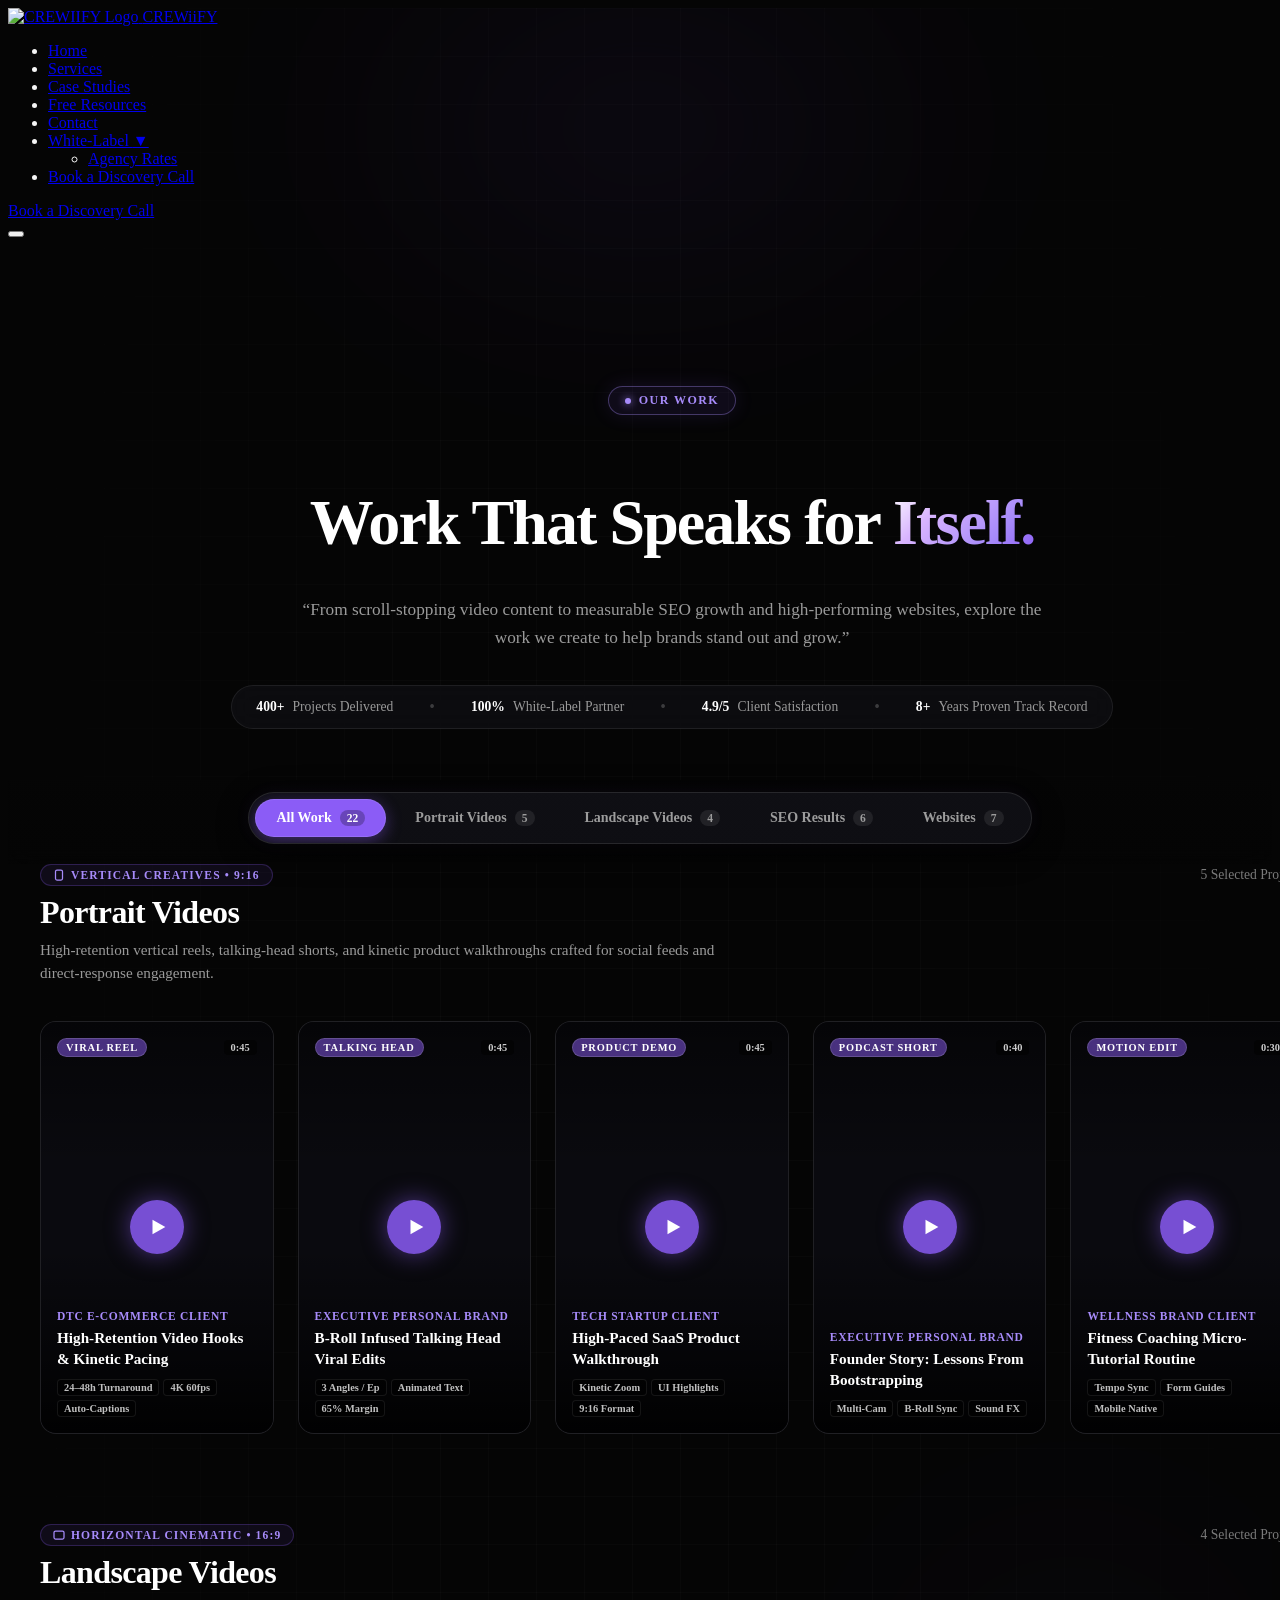
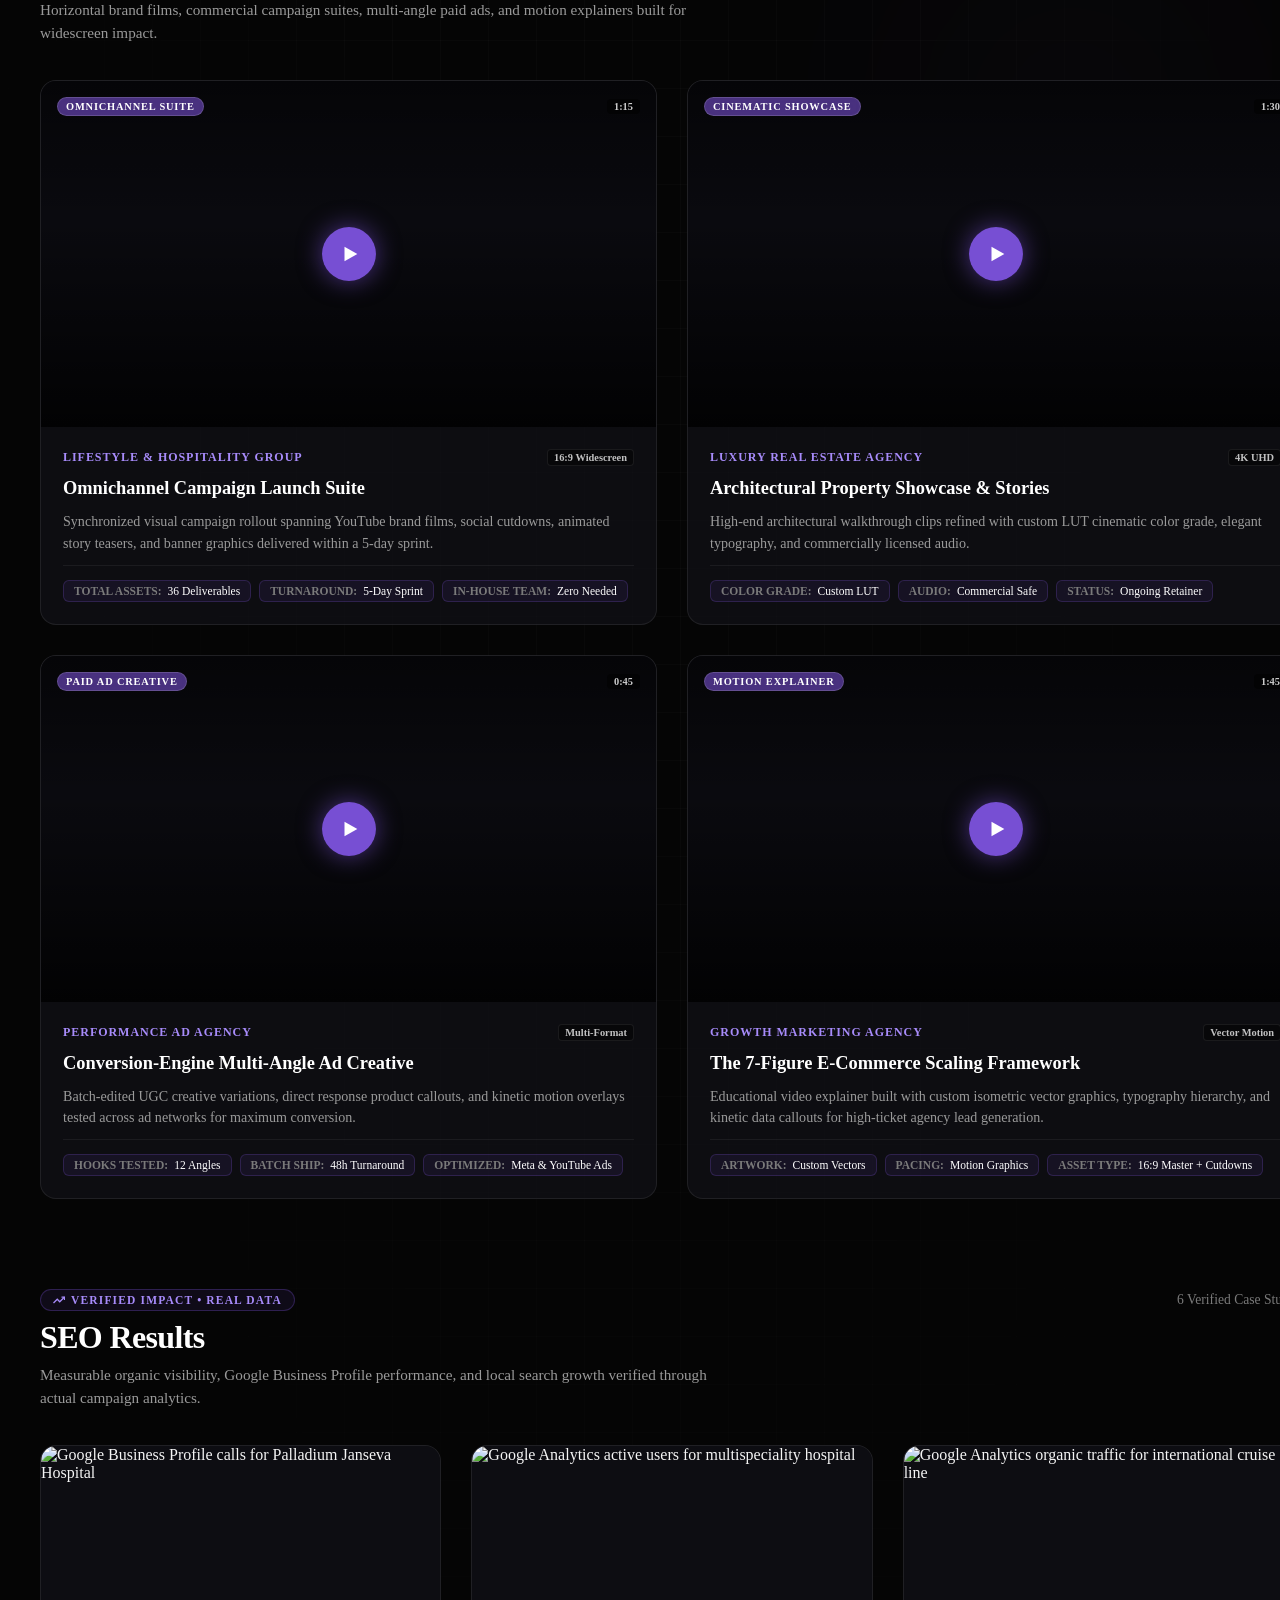
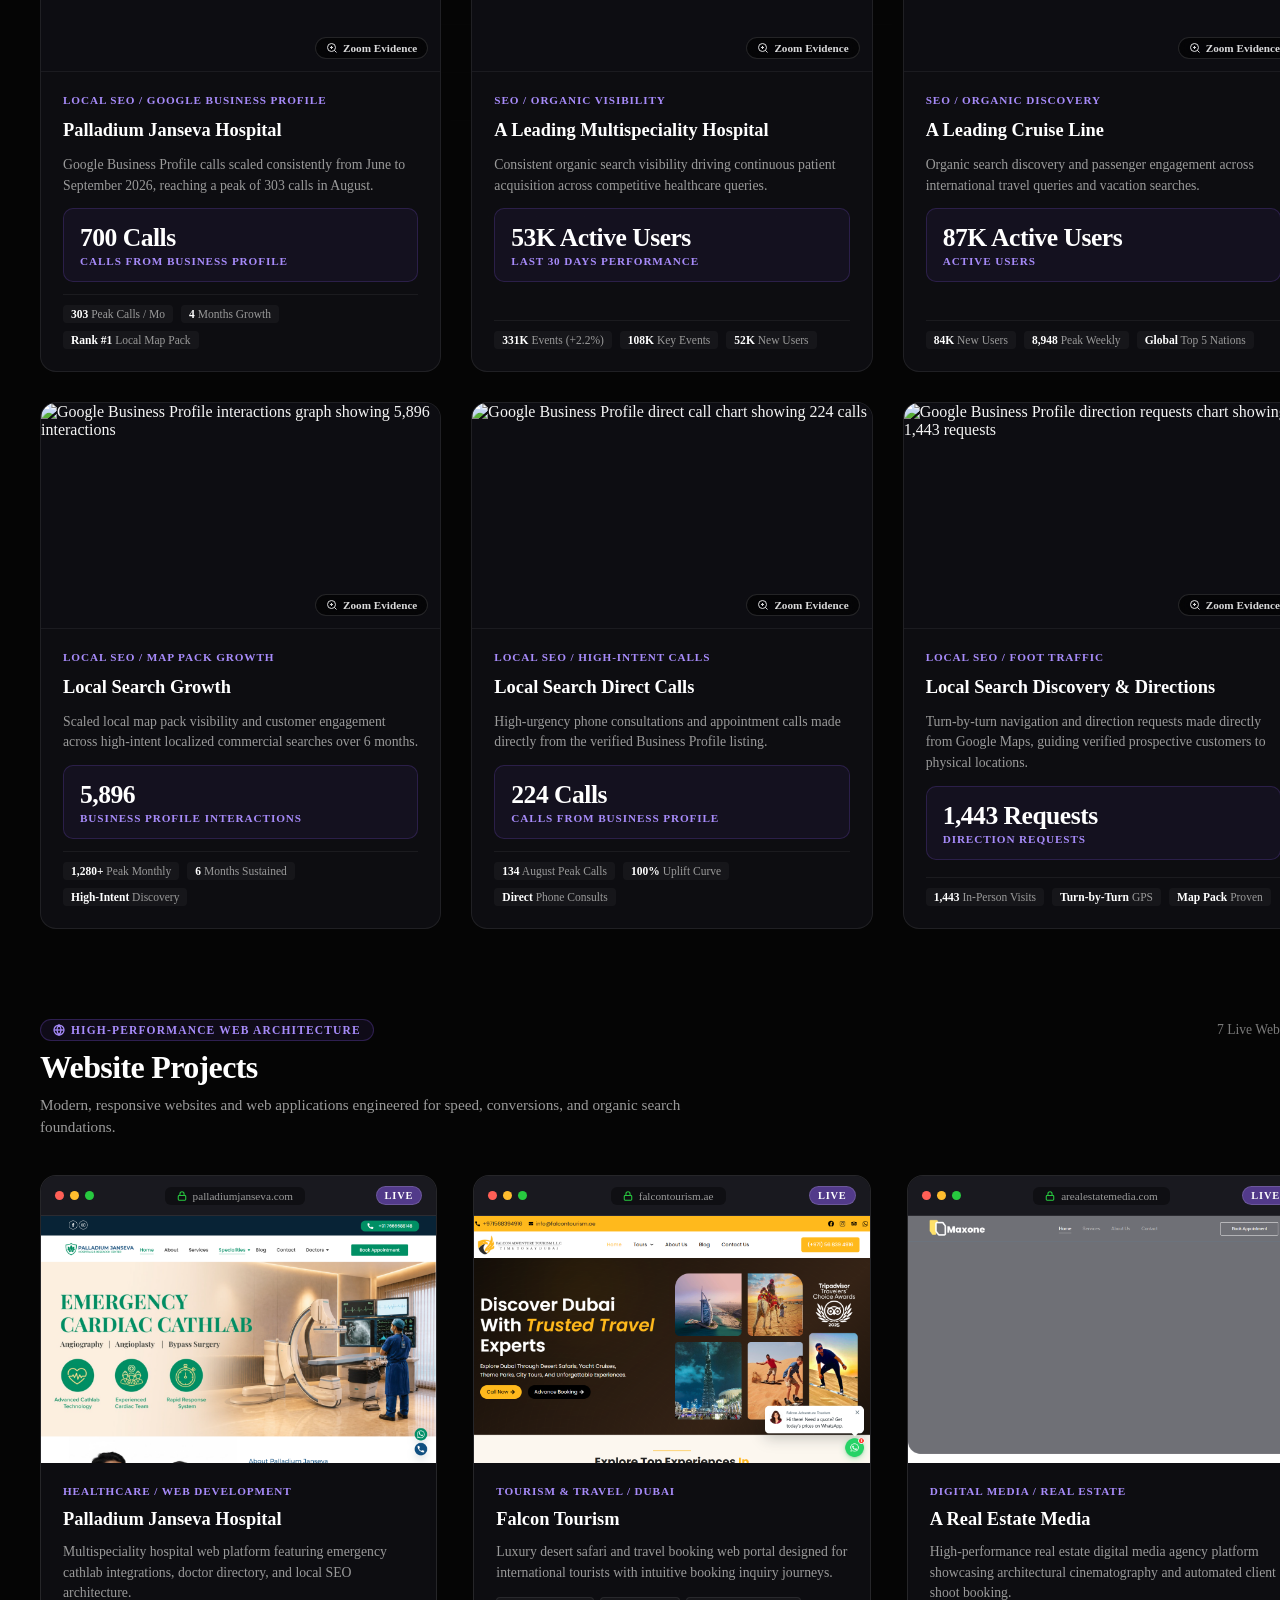
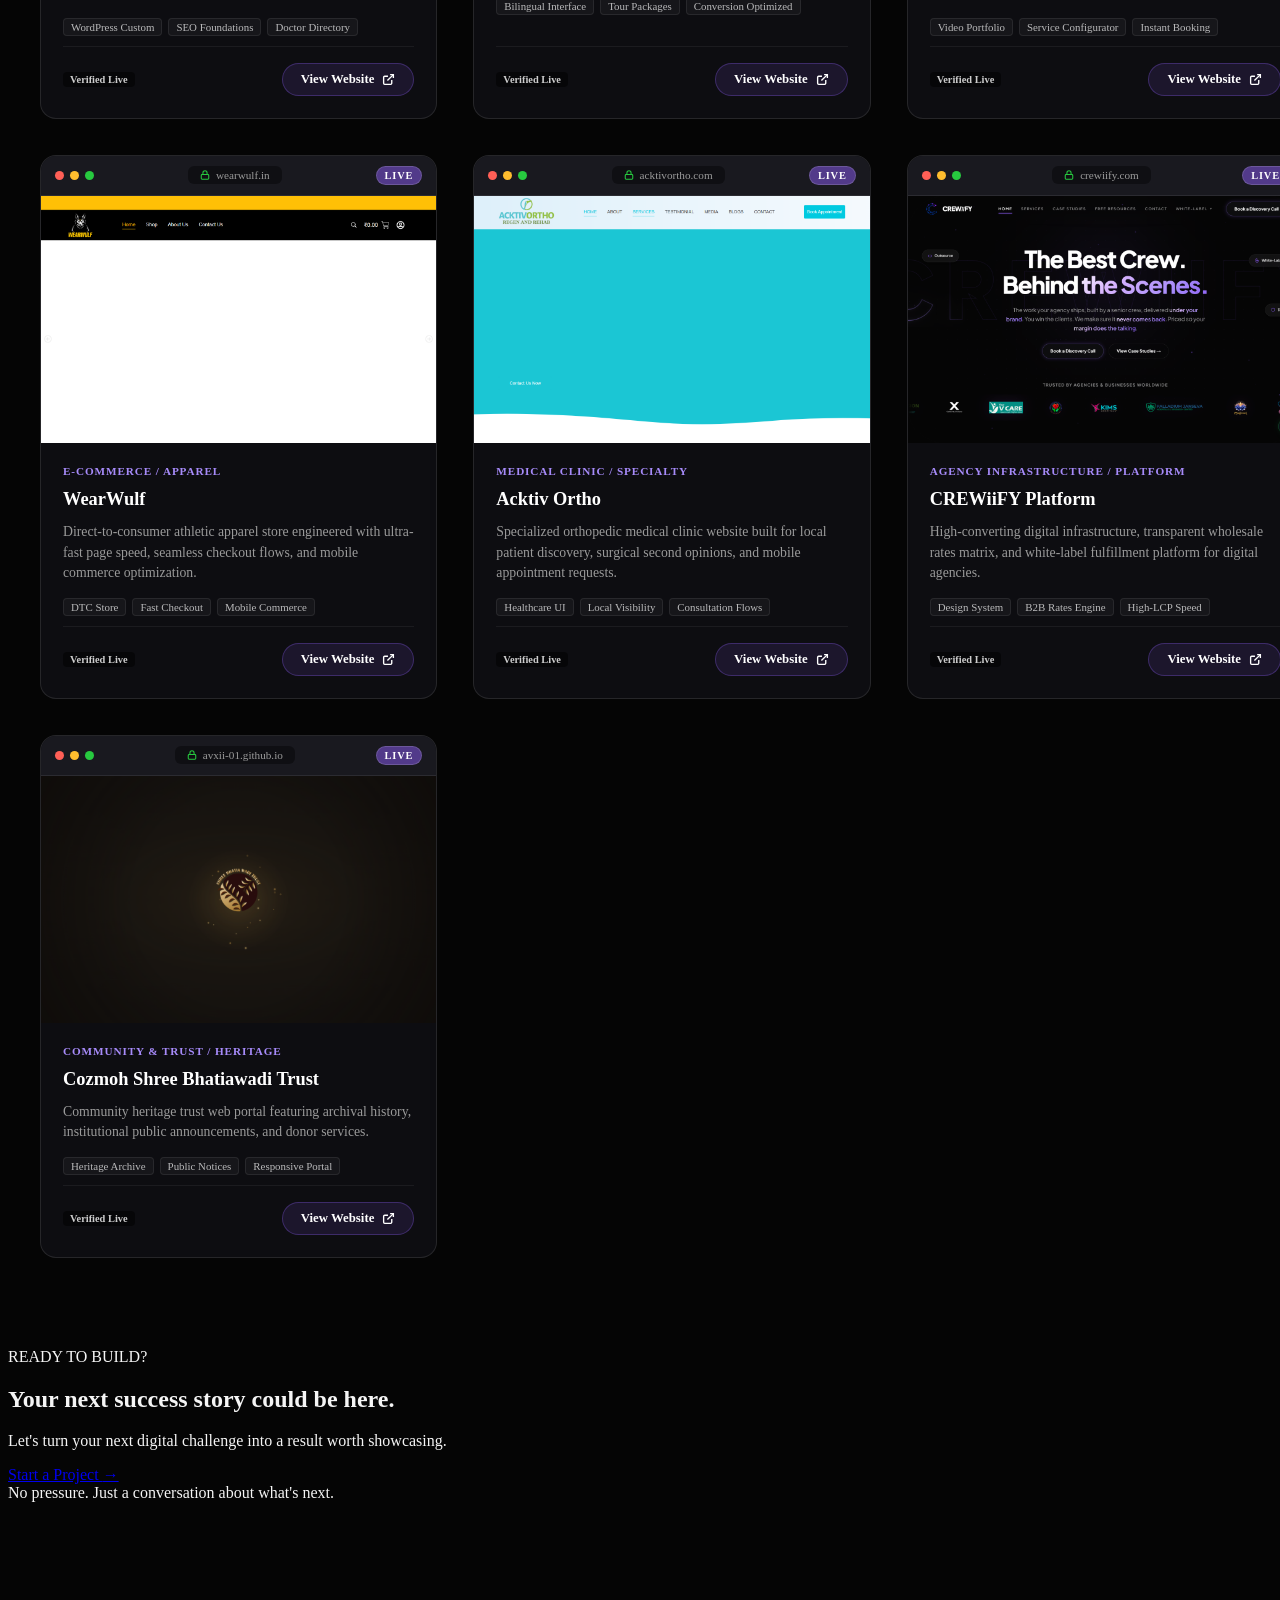
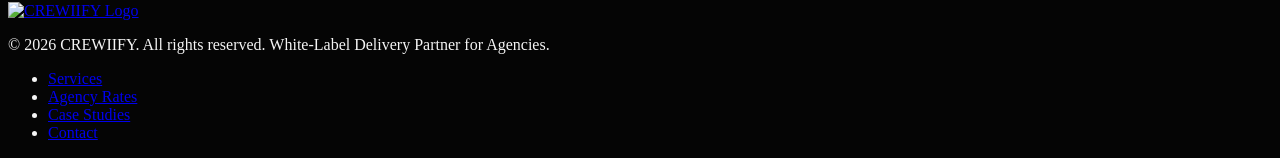
==== case-studies.html @ 7e289141 "revert: cancel Case Studies redesign and restore previous working state" ====
<!DOCTYPE html>
<html lang="en">

<head>
  <meta charset="UTF-8">
  <meta name="viewport" content="width=device-width, initial-scale=1.0">
  <title>Our Work &amp; Portfolio | CREWiiFY - Work That Speaks for Itself</title>
  <meta name="description"
    content="From scroll-stopping video content to measurable SEO growth and high-performing websites, explore the work we create to help brands stand out and grow.">

  <!-- Favicon -->
  <link rel="icon" type="image/png" href="assets/logos/c-logo-optimized.png">
  <link rel="apple-touch-icon" href="assets/logos/c-logo-optimized.png">

  <!-- Preconnect to Google Fonts -->
  <link rel="preconnect" href="https://fonts.googleapis.com">
  <link rel="preconnect" href="https://fonts.gstatic.com" crossorigin>
  <link rel="stylesheet"
    href="https://fonts.googleapis.com/css2?family=Plus+Jakarta+Sans:ital,wght@0,400;0,500;0,600;0,700;0,800;1,400;1,700&display=swap">

  <!-- Modular CSS Files -->
  <link rel="stylesheet" href="css/variables.css">
  <link rel="stylesheet" href="css/global.css">
  <link rel="stylesheet" href="css/navbar.css">
  <link rel="stylesheet" href="css/cta.css">
  <link rel="stylesheet" href="css/portfolio-showcase.css">
  <link rel="stylesheet" href="css/responsive.css">
</head>

<body class="pf-page">

  <!-- ====================================================================
       01. HEADER / NAVBAR (Global Reusable Brand Navigation)
       ==================================================================== -->
  <header class="header animate-fade-down" id="header">
    <div class="container">
      <nav class="navbar" aria-label="Main Navigation">
        <!-- Brand Group: Left -->
        <a href="/" class="navbar__brand" aria-label="CREWIIFY Home">
          <img src="assets/logos/c-logo-optimized.png" alt="CREWIIFY Logo" class="navbar__brand-logo-img" width="48"
            height="48">
          <span class="navbar__brand-text">CREW<span class="navbar__brand-small-i">ii</span>FY</span>
        </a>

        <!-- Center Navigation Links -->
        <ul class="navbar__menu" id="navMenu">
          <li class="navbar__item">
            <a href="/" class="navbar__link">Home</a>
          </li>
          <li class="navbar__item">
            <a href="/services" class="navbar__link">Services</a>
          </li>
          <li class="navbar__item">
            <a href="/case-studies" class="navbar__link navbar__link--active">Case Studies</a>
          </li>
          <!-- Mobile CTA inside drawer -->
          <li class="navbar__item navbar__mobile-cta">
            <a href="/contact" class="btn btn--primary" style="width: 100%;">Book a Discovery Call</a>
          </li>
        </ul>

        <!-- Right CTA Action (Desktop) -->
        <div class="navbar__actions">
          <a href="/contact" class="btn btn--nav-cta">
            Book a Discovery Call
          </a>
        </div>

        <!-- Mobile Toggle Button -->
        <button class="navbar__toggle" id="navToggle" aria-label="Toggle navigation menu" aria-expanded="false">
          <span class="navbar__toggle-bar"></span>
          <span class="navbar__toggle-bar"></span>
          <span class="navbar__toggle-bar"></span>
        </button>
      </nav>
    </div>
  </header>

  <!-- Atmospheric Background Ambient Grid & Glow -->
  <div class="pf-ambient" aria-hidden="true">
    <div class="pf-ambient__grid"></div>
    <div class="pf-ambient__orb pf-ambient__orb--top"></div>
    <div class="pf-ambient__orb pf-ambient__orb--mid"></div>
  </div>

  <main class="pf-main" id="mainContent">

    <!-- ====================================================================
         02. SOPHISTICATED PAGE INTRODUCTION
         ==================================================================== -->
    <section class="pf-intro" id="portfolioIntro">
      <div class="pf-container">
        <div class="pf-intro__inner">
          <!-- Eyebrow -->
          <div class="pf-eyebrow animate-fade-scale">
            <span class="pf-eyebrow__dot" aria-hidden="true"></span>
            OUR WORK
          </div>

          <!-- Main Heading -->
          <h1 class="pf-intro__title animate-fade-up-1">
            Work That Speaks for <span class="pf-intro__gradient">Itself.</span>
          </h1>

          <!-- Supporting Text -->
          <p class="pf-intro__desc animate-fade-up-2">
            “From scroll-stopping video content to measurable SEO growth and high-performing websites, explore the work we create to help brands stand out and grow.”
          </p>

          <!-- Proof Ticker Bar -->
          <div class="pf-intro__proof animate-fade-up-3">
            <div class="pf-intro__proof-item">
              <strong>400+</strong> Projects Delivered
            </div>
            <span class="pf-intro__proof-sep" aria-hidden="true">&bull;</span>
            <div class="pf-intro__proof-item">
              <strong>100%</strong> White-Label Partner
            </div>
            <span class="pf-intro__proof-sep" aria-hidden="true">&bull;</span>
            <div class="pf-intro__proof-item">
              <strong>4.9/5</strong> Client Satisfaction
            </div>
            <span class="pf-intro__proof-sep" aria-hidden="true">&bull;</span>
            <div class="pf-intro__proof-item">
              <strong>8+</strong> Years Proven Track Record
            </div>
          </div>
        </div>
      </div>
    </section>

    <!-- ====================================================================
         03. CATEGORY NAVIGATION BAR
         ==================================================================== -->
    <section class="pf-nav-section" id="portfolioShowcase">
      <div class="pf-nav-container">
        <nav class="pf-nav-scroll" role="tablist" aria-label="Portfolio Category Navigation">
          <button type="button" class="pf-nav-btn is-active" data-filter="all" role="tab" aria-selected="true" id="tab-all">
            All Work <span class="pf-nav-btn__count">22</span>
          </button>
          <button type="button" class="pf-nav-btn" data-filter="portrait-videos" role="tab" aria-selected="false" id="tab-portrait">
            Portrait Videos <span class="pf-nav-btn__count">5</span>
          </button>
          <button type="button" class="pf-nav-btn" data-filter="landscape-videos" role="tab" aria-selected="false" id="tab-landscape">
            Landscape Videos <span class="pf-nav-btn__count">4</span>
          </button>
          <button type="button" class="pf-nav-btn" data-filter="seo-results" role="tab" aria-selected="false" id="tab-seo">
            SEO Results <span class="pf-nav-btn__count">6</span>
          </button>
          <button type="button" class="pf-nav-btn" data-filter="websites" role="tab" aria-selected="false" id="tab-websites">
            Websites <span class="pf-nav-btn__count">7</span>
          </button>
        </nav>
      </div>
    </section>

    <div class="pf-container">

      <!-- ====================================================================
           04. PORTRAIT VIDEOS SECTION (9:16 Vertical Videos)
           ==================================================================== -->
      <section class="pf-section-block" id="sec-portrait-videos" aria-labelledby="heading-portrait">
        <div class="pf-section-header">
          <div class="pf-section-header__top">
            <span class="pf-section-badge">
              <svg width="12" height="12" viewBox="0 0 24 24" fill="none" stroke="currentColor" stroke-width="2.5"><rect x="5" y="2" width="14" height="20" rx="3"/><line x1="12" y1="18" x2="12.01" y2="18"/></svg>
              VERTICAL CREATIVES &bull; 9:16
            </span>
            <span class="pf-section-count">5 Selected Projects</span>
          </div>
          <h2 class="pf-section-title" id="heading-portrait">Portrait Videos</h2>
          <p class="pf-section-desc">
            High-retention vertical reels, talking-head shorts, and kinetic product walkthroughs crafted for social feeds and direct-response engagement.
          </p>
        </div>

        <div class="pf-portrait-grid">
          <!-- Portrait Card 1 -->
          <article class="pf-portrait-card" data-video-src="assets/videos/urban-reel.mp4" data-title="High-Retention Video Hooks &amp; Kinetic Pacing" data-format="9:16 REEL" data-desc="Raw footage transformed into 18 engaging Reels with dynamic karaoke subtitles, custom motion graphics, UI zoom callouts, and audio sync." data-aspect="9/16" tabindex="0" role="button" aria-label="Play High-Retention Video Hooks Reel">
            <div class="pf-portrait-card__media">
              <video class="pf-portrait-card__video-preview" src="assets/videos/urban-reel.mp4#t=1" preload="metadata" muted playsinline></video>
              <div class="pf-portrait-card__overlay">
                <div class="pf-portrait-card__top">
                  <span class="pf-card-tag">VIRAL REEL</span>
                  <span class="pf-card-time">0:45</span>
                </div>
                <div class="pf-play-btn" aria-hidden="true">
                  <svg viewBox="0 0 24 24" fill="currentColor"><polygon points="6 4 20 12 6 20 6 4"></polygon></svg>
                </div>
                <div class="pf-portrait-card__bottom">
                  <span class="pf-portrait-card__client">DTC E-Commerce Client</span>
                  <h3 class="pf-portrait-card__title">High-Retention Video Hooks &amp; Kinetic Pacing</h3>
                  <div class="pf-portrait-card__meta-pills">
                    <span class="pf-mini-pill">24–48h Turnaround</span>
                    <span class="pf-mini-pill">4K 60fps</span>
                    <span class="pf-mini-pill">Auto-Captions</span>
                  </div>
                </div>
              </div>
            </div>
          </article>

          <!-- Portrait Card 2 -->
          <article class="pf-portrait-card" data-video-src="assets/videos/sample-reel.mp4" data-title="B-Roll Infused Talking Head Viral Edits" data-format="9:16 TALKING HEAD" data-desc="Multi-cam studio recordings cut down to high-impact 45-second soundbites with contextual B-roll, kinetic zooms, and sound effects." data-aspect="9/16" tabindex="0" role="button" aria-label="Play B-Roll Infused Talking Head Reel">
            <div class="pf-portrait-card__media">
              <video class="pf-portrait-card__video-preview" src="assets/videos/sample-reel.mp4#t=1" preload="metadata" muted playsinline></video>
              <div class="pf-portrait-card__overlay">
                <div class="pf-portrait-card__top">
                  <span class="pf-card-tag">TALKING HEAD</span>
                  <span class="pf-card-time">0:45</span>
                </div>
                <div class="pf-play-btn" aria-hidden="true">
                  <svg viewBox="0 0 24 24" fill="currentColor"><polygon points="6 4 20 12 6 20 6 4"></polygon></svg>
                </div>
                <div class="pf-portrait-card__bottom">
                  <span class="pf-portrait-card__client">Executive Personal Brand</span>
                  <h3 class="pf-portrait-card__title">B-Roll Infused Talking Head Viral Edits</h3>
                  <div class="pf-portrait-card__meta-pills">
                    <span class="pf-mini-pill">3 Angles / Ep</span>
                    <span class="pf-mini-pill">Animated Text</span>
                    <span class="pf-mini-pill">65% Margin</span>
                  </div>
                </div>
              </div>
            </div>
          </article>

          <!-- Portrait Card 3 -->
          <article class="pf-portrait-card" data-video-src="assets/videos/urban-reel.mp4" data-title="High-Paced SaaS Product Walkthrough" data-format="9:16 PRODUCT DEMO" data-desc="45-second kinetic product reel with auto-captions, cursor zooms, UI callouts, and seamless audio rhythm pacing." data-aspect="9/16" tabindex="0" role="button" aria-label="Play High-Paced SaaS Product Walkthrough">
            <div class="pf-portrait-card__media">
              <video class="pf-portrait-card__video-preview" src="assets/videos/urban-reel.mp4#t=3" preload="metadata" muted playsinline></video>
              <div class="pf-portrait-card__overlay">
                <div class="pf-portrait-card__top">
                  <span class="pf-card-tag">PRODUCT DEMO</span>
                  <span class="pf-card-time">0:45</span>
                </div>
                <div class="pf-play-btn" aria-hidden="true">
                  <svg viewBox="0 0 24 24" fill="currentColor"><polygon points="6 4 20 12 6 20 6 4"></polygon></svg>
                </div>
                <div class="pf-portrait-card__bottom">
                  <span class="pf-portrait-card__client">Tech Startup Client</span>
                  <h3 class="pf-portrait-card__title">High-Paced SaaS Product Walkthrough</h3>
                  <div class="pf-portrait-card__meta-pills">
                    <span class="pf-mini-pill">Kinetic Zoom</span>
                    <span class="pf-mini-pill">UI Highlights</span>
                    <span class="pf-mini-pill">9:16 Format</span>
                  </div>
                </div>
              </div>
            </div>
          </article>

          <!-- Portrait Card 4 -->
          <article class="pf-portrait-card" data-video-src="assets/videos/sample-reel.mp4" data-title="Founder Story: Lessons From Bootstrapping" data-format="9:16 PODCAST SHORT" data-desc="Multi-cam dynamic cut with b-roll overlays, color pop, sound fx, and auto-synced subtitle animations for social feeds." data-aspect="9/16" tabindex="0" role="button" aria-label="Play Founder Story Podcast Short">
            <div class="pf-portrait-card__media">
              <video class="pf-portrait-card__video-preview" src="assets/videos/sample-reel.mp4#t=2" preload="metadata" muted playsinline></video>
              <div class="pf-portrait-card__overlay">
                <div class="pf-portrait-card__top">
                  <span class="pf-card-tag">PODCAST SHORT</span>
                  <span class="pf-card-time">0:40</span>
                </div>
                <div class="pf-play-btn" aria-hidden="true">
                  <svg viewBox="0 0 24 24" fill="currentColor"><polygon points="6 4 20 12 6 20 6 4"></polygon></svg>
                </div>
                <div class="pf-portrait-card__bottom">
                  <span class="pf-portrait-card__client">Executive Personal Brand</span>
                  <h3 class="pf-portrait-card__title">Founder Story: Lessons From Bootstrapping</h3>
                  <div class="pf-portrait-card__meta-pills">
                    <span class="pf-mini-pill">Multi-Cam</span>
                    <span class="pf-mini-pill">B-Roll Sync</span>
                    <span class="pf-mini-pill">Sound FX</span>
                  </div>
                </div>
              </div>
            </div>
          </article>

          <!-- Portrait Card 5 -->
          <article class="pf-portrait-card" data-video-src="assets/videos/urban-reel.mp4" data-title="Fitness Coaching Micro-Tutorial Routine" data-format="9:16 MOTION EDIT" data-desc="Fast-cut exercise guide with form callouts, dynamic tempo music sync, and branded lower-third motion graphics." data-aspect="9/16" tabindex="0" role="button" aria-label="Play Fitness Coaching Micro-Tutorial Reel">
            <div class="pf-portrait-card__media">
              <video class="pf-portrait-card__video-preview" src="assets/videos/urban-reel.mp4#t=4" preload="metadata" muted playsinline></video>
              <div class="pf-portrait-card__overlay">
                <div class="pf-portrait-card__top">
                  <span class="pf-card-tag">MOTION EDIT</span>
                  <span class="pf-card-time">0:30</span>
                </div>
                <div class="pf-play-btn" aria-hidden="true">
                  <svg viewBox="0 0 24 24" fill="currentColor"><polygon points="6 4 20 12 6 20 6 4"></polygon></svg>
                </div>
                <div class="pf-portrait-card__bottom">
                  <span class="pf-portrait-card__client">Wellness Brand Client</span>
                  <h3 class="pf-portrait-card__title">Fitness Coaching Micro-Tutorial Routine</h3>
                  <div class="pf-portrait-card__meta-pills">
                    <span class="pf-mini-pill">Tempo Sync</span>
                    <span class="pf-mini-pill">Form Guides</span>
                    <span class="pf-mini-pill">Mobile Native</span>
                  </div>
                </div>
              </div>
            </div>
          </article>
        </div>
      </section>

      <!-- ====================================================================
           05. LANDSCAPE VIDEOS SECTION (16:9 Horizontal Videos)
           ==================================================================== -->
      <section class="pf-section-block" id="sec-landscape-videos" aria-labelledby="heading-landscape">
        <div class="pf-section-header">
          <div class="pf-section-header__top">
            <span class="pf-section-badge">
              <svg width="12" height="12" viewBox="0 0 24 24" fill="none" stroke="currentColor" stroke-width="2.5"><rect x="2" y="4" width="20" height="16" rx="3"/><line x1="12" y1="20" x2="12.01" y2="20"/></svg>
              HORIZONTAL CINEMATIC &bull; 16:9
            </span>
            <span class="pf-section-count">4 Selected Projects</span>
          </div>
          <h2 class="pf-section-title" id="heading-landscape">Landscape Videos</h2>
          <p class="pf-section-desc">
            Horizontal brand films, commercial campaign suites, multi-angle paid ads, and motion explainers built for widescreen impact.
          </p>
        </div>

        <div class="pf-landscape-grid">
          <!-- Landscape Card 1 -->
          <article class="pf-landscape-card" data-video-src="assets/videos/landscape-sample.mp4" data-title="Omnichannel Campaign Launch Suite" data-format="16:9 CAMPAIGN SUITE" data-desc="Synchronized visual campaign rollout spanning YouTube 16:9 brand films, social cutdowns, animated story teasers, and banners." data-aspect="16/9" tabindex="0" role="button" aria-label="Play Omnichannel Campaign Launch Suite Video">
            <div class="pf-landscape-card__media">
              <video class="pf-landscape-card__video-preview" src="assets/videos/landscape-sample.mp4#t=2" preload="metadata" muted playsinline></video>
              <div class="pf-landscape-card__overlay">
                <div class="pf-portrait-card__top">
                  <span class="pf-card-tag">OMNICHANNEL SUITE</span>
                  <span class="pf-card-time">1:15</span>
                </div>
                <div class="pf-play-btn" aria-hidden="true">
                  <svg viewBox="0 0 24 24" fill="currentColor"><polygon points="6 4 20 12 6 20 6 4"></polygon></svg>
                </div>
              </div>
            </div>
            <div class="pf-landscape-card__body">
              <div class="pf-landscape-card__header-line">
                <span class="pf-landscape-card__client">Lifestyle &amp; Hospitality Group</span>
                <span class="pf-mini-pill">16:9 Widescreen</span>
              </div>
              <h3 class="pf-landscape-card__title">Omnichannel Campaign Launch Suite</h3>
              <p class="pf-landscape-card__desc">
                Synchronized visual campaign rollout spanning YouTube brand films, social cutdowns, animated story teasers, and banner graphics delivered within a 5-day sprint.
              </p>
              <div class="pf-landscape-card__highlights">
                <div class="pf-highlight-pill"><span>Total Assets:</span> 36 Deliverables</div>
                <div class="pf-highlight-pill"><span>Turnaround:</span> 5-Day Sprint</div>
                <div class="pf-highlight-pill"><span>In-House Team:</span> Zero Needed</div>
              </div>
            </div>
          </article>

          <!-- Landscape Card 2 -->
          <article class="pf-landscape-card" data-video-src="assets/videos/brand-story.mp4" data-title="Architectural Property Showcase &amp; Stories" data-format="16:9 BRAND FILM" data-desc="High-end architectural walkthrough clips refined with custom LUT cinematic color grade, smooth pacing, and commercially licensed audio." data-aspect="16/9" tabindex="0" role="button" aria-label="Play Architectural Property Showcase Video">
            <div class="pf-landscape-card__media">
              <video class="pf-landscape-card__video-preview" src="assets/videos/brand-story.mp4#t=5" preload="metadata" muted playsinline></video>
              <div class="pf-landscape-card__overlay">
                <div class="pf-portrait-card__top">
                  <span class="pf-card-tag">CINEMATIC SHOWCASE</span>
                  <span class="pf-card-time">1:30</span>
                </div>
                <div class="pf-play-btn" aria-hidden="true">
                  <svg viewBox="0 0 24 24" fill="currentColor"><polygon points="6 4 20 12 6 20 6 4"></polygon></svg>
                </div>
              </div>
            </div>
            <div class="pf-landscape-card__body">
              <div class="pf-landscape-card__header-line">
                <span class="pf-landscape-card__client">Luxury Real Estate Agency</span>
                <span class="pf-mini-pill">4K UHD</span>
              </div>
              <h3 class="pf-landscape-card__title">Architectural Property Showcase &amp; Stories</h3>
              <p class="pf-landscape-card__desc">
                High-end architectural walkthrough clips refined with custom LUT cinematic color grade, elegant typography, and commercially licensed audio.
              </p>
              <div class="pf-landscape-card__highlights">
                <div class="pf-highlight-pill"><span>Color Grade:</span> Custom LUT</div>
                <div class="pf-highlight-pill"><span>Audio:</span> Commercial Safe</div>
                <div class="pf-highlight-pill"><span>Status:</span> Ongoing Retainer</div>
              </div>
            </div>
          </article>

          <!-- Landscape Card 3 -->
          <article class="pf-landscape-card" data-video-src="assets/videos/landscape-sample.mp4" data-title="Conversion-Engine Multi-Angle Ad Creative" data-format="16:9 AD SUITE" data-desc="Batch-edited UGC creative variations, product feature callouts, and motion overlays tested across video ad feeds." data-aspect="16/9" tabindex="0" role="button" aria-label="Play Conversion-Engine Multi-Angle Ad Creative Video">
            <div class="pf-landscape-card__media">
              <video class="pf-landscape-card__video-preview" src="assets/videos/landscape-sample.mp4#t=8" preload="metadata" muted playsinline></video>
              <div class="pf-landscape-card__overlay">
                <div class="pf-portrait-card__top">
                  <span class="pf-card-tag">PAID AD CREATIVE</span>
                  <span class="pf-card-time">0:45</span>
                </div>
                <div class="pf-play-btn" aria-hidden="true">
                  <svg viewBox="0 0 24 24" fill="currentColor"><polygon points="6 4 20 12 6 20 6 4"></polygon></svg>
                </div>
              </div>
            </div>
            <div class="pf-landscape-card__body">
              <div class="pf-landscape-card__header-line">
                <span class="pf-landscape-card__client">Performance Ad Agency</span>
                <span class="pf-mini-pill">Multi-Format</span>
              </div>
              <h3 class="pf-landscape-card__title">Conversion-Engine Multi-Angle Ad Creative</h3>
              <p class="pf-landscape-card__desc">
                Batch-edited UGC creative variations, direct response product callouts, and kinetic motion overlays tested across ad networks for maximum conversion.
              </p>
              <div class="pf-landscape-card__highlights">
                <div class="pf-highlight-pill"><span>Hooks Tested:</span> 12 Angles</div>
                <div class="pf-highlight-pill"><span>Batch Ship:</span> 48h Turnaround</div>
                <div class="pf-highlight-pill"><span>Optimized:</span> Meta &amp; YouTube Ads</div>
              </div>
            </div>
          </article>

          <!-- Landscape Card 4 -->
          <article class="pf-landscape-card" data-video-src="assets/videos/brand-story.mp4" data-title="The 7-Figure E-Commerce Scaling Framework" data-format="16:9 EXPLAINER" data-desc="10-slide visual framework broken down with custom isometric vector illustrations, typography hierarchy, and data animation." data-aspect="16/9" tabindex="0" role="button" aria-label="Play E-Commerce Scaling Framework Explainer Video">
            <div class="pf-landscape-card__media">
              <video class="pf-landscape-card__video-preview" src="assets/videos/brand-story.mp4#t=12" preload="metadata" muted playsinline></video>
              <div class="pf-landscape-card__overlay">
                <div class="pf-portrait-card__top">
                  <span class="pf-card-tag">MOTION EXPLAINER</span>
                  <span class="pf-card-time">1:45</span>
                </div>
                <div class="pf-play-btn" aria-hidden="true">
                  <svg viewBox="0 0 24 24" fill="currentColor"><polygon points="6 4 20 12 6 20 6 4"></polygon></svg>
                </div>
              </div>
            </div>
            <div class="pf-landscape-card__body">
              <div class="pf-landscape-card__header-line">
                <span class="pf-landscape-card__client">Growth Marketing Agency</span>
                <span class="pf-mini-pill">Vector Motion</span>
              </div>
              <h3 class="pf-landscape-card__title">The 7-Figure E-Commerce Scaling Framework</h3>
              <p class="pf-landscape-card__desc">
                Educational video explainer built with custom isometric vector graphics, typography hierarchy, and kinetic data callouts for high-ticket agency lead generation.
              </p>
              <div class="pf-landscape-card__highlights">
                <div class="pf-highlight-pill"><span>Artwork:</span> Custom Vectors</div>
                <div class="pf-highlight-pill"><span>Pacing:</span> Motion Graphics</div>
                <div class="pf-highlight-pill"><span>Asset Type:</span> 16:9 Master + Cutdowns</div>
              </div>
            </div>
          </article>
        </div>
      </section>

      <!-- ====================================================================
           06. SEO RESULTS SECTION (Verified Proof & Analytics)
           ==================================================================== -->
      <section class="pf-section-block" id="sec-seo-results" aria-labelledby="heading-seo">
        <div class="pf-section-header">
          <div class="pf-section-header__top">
            <span class="pf-section-badge">
              <svg width="12" height="12" viewBox="0 0 24 24" fill="none" stroke="currentColor" stroke-width="2.5"><polyline points="23 6 13.5 15.5 8.5 10.5 1 18"/><polyline points="17 6 23 6 23 12"/></svg>
              VERIFIED IMPACT &bull; REAL DATA
            </span>
            <span class="pf-section-count">6 Verified Case Studies</span>
          </div>
          <h2 class="pf-section-title" id="heading-seo">SEO Results</h2>
          <p class="pf-section-desc">
            Measurable organic visibility, Google Business Profile performance, and local search growth verified through actual campaign analytics.
          </p>
        </div>

        <div class="pf-seo-grid">
          <!-- SEO Card 1 -->
          <article class="pf-seo-card">
            <div class="pf-seo-card__media" data-seo-zoom="assets/images/seo-results/seo-result-palladium-700-calls.png" data-seo-title="Palladium Janseva Hospital - Google Business Profile Calls" data-seo-metric="700 Calls Generated (Jun-Sept 2026)" role="button" tabindex="0" aria-label="Inspect Palladium Janseva Hospital SEO Performance">
              <picture>
                <source srcset="assets/images/seo-results/seo-result-palladium-700-calls.webp" type="image/webp">
                <img src="assets/images/seo-results/seo-result-palladium-700-calls.png" alt="Google Business Profile calls for Palladium Janseva Hospital" class="pf-seo-card__img" loading="lazy" width="1024" height="517">
              </picture>
              <div class="pf-seo-card__zoom-hint">
                <svg width="12" height="12" viewBox="0 0 24 24" fill="none" stroke="currentColor" stroke-width="2"><circle cx="11" cy="11" r="8"/><line x1="21" y1="21" x2="16.65" y2="16.65"/><line x1="11" y1="8" x2="11" y2="14"/><line x1="8" y1="11" x2="14" y2="11"/></svg>
                Zoom Evidence
              </div>
            </div>
            <div class="pf-seo-card__body">
              <span class="pf-seo-card__category">LOCAL SEO / GOOGLE BUSINESS PROFILE</span>
              <h3 class="pf-seo-card__title">Palladium Janseva Hospital</h3>
              <p class="pf-seo-card__desc">
                Google Business Profile calls scaled consistently from June to September 2026, reaching a peak of 303 calls in August.
              </p>
              <div class="pf-seo-card__metric-box">
                <span class="pf-seo-card__metric-val">700 Calls</span>
                <span class="pf-seo-card__metric-lbl">CALLS FROM BUSINESS PROFILE</span>
              </div>
              <div class="pf-seo-card__sub-metrics">
                <span class="pf-seo-stat-pill"><strong>303</strong> Peak Calls / Mo</span>
                <span class="pf-seo-stat-pill"><strong>4</strong> Months Growth</span>
                <span class="pf-seo-stat-pill"><strong>Rank #1</strong> Local Map Pack</span>
              </div>
            </div>
          </article>

          <!-- SEO Card 2 -->
          <article class="pf-seo-card">
            <div class="pf-seo-card__media" data-seo-zoom="assets/images/seo-results/seo-result-hospital-53k-users.png" data-seo-title="Leading Multispeciality Hospital - GA4 Active Users" data-seo-metric="53K Active Users (Last 30 Days)" role="button" tabindex="0" aria-label="Inspect Hospital SEO Performance">
              <picture>
                <source srcset="assets/images/seo-results/seo-result-hospital-53k-users.webp" type="image/webp">
                <img src="assets/images/seo-results/seo-result-hospital-53k-users.png" alt="Google Analytics active users for multispeciality hospital" class="pf-seo-card__img" loading="lazy" width="1024" height="449">
              </picture>
              <div class="pf-seo-card__zoom-hint">
                <svg width="12" height="12" viewBox="0 0 24 24" fill="none" stroke="currentColor" stroke-width="2"><circle cx="11" cy="11" r="8"/><line x1="21" y1="21" x2="16.65" y2="16.65"/><line x1="11" y1="8" x2="11" y2="14"/><line x1="8" y1="11" x2="14" y2="11"/></svg>
                Zoom Evidence
              </div>
            </div>
            <div class="pf-seo-card__body">
              <span class="pf-seo-card__category">SEO / ORGANIC VISIBILITY</span>
              <h3 class="pf-seo-card__title">A Leading Multispeciality Hospital</h3>
              <p class="pf-seo-card__desc">
                Consistent organic search visibility driving continuous patient acquisition across competitive healthcare queries.
              </p>
              <div class="pf-seo-card__metric-box">
                <span class="pf-seo-card__metric-val">53K Active Users</span>
                <span class="pf-seo-card__metric-lbl">LAST 30 DAYS PERFORMANCE</span>
              </div>
              <div class="pf-seo-card__sub-metrics">
                <span class="pf-seo-stat-pill"><strong>331K</strong> Events (+2.2%)</span>
                <span class="pf-seo-stat-pill"><strong>108K</strong> Key Events</span>
                <span class="pf-seo-stat-pill"><strong>52K</strong> New Users</span>
              </div>
            </div>
          </article>

          <!-- SEO Card 3 -->
          <article class="pf-seo-card">
            <div class="pf-seo-card__media" data-seo-zoom="assets/images/seo-results/seo-result-cruise-87k-users.png" data-seo-title="Leading Cruise Line - GA4 Organic Discovery" data-seo-metric="87K Active Users across International Travel Queries" role="button" tabindex="0" aria-label="Inspect Cruise Line SEO Performance">
              <picture>
                <source srcset="assets/images/seo-results/seo-result-cruise-87k-users.webp" type="image/webp">
                <img src="assets/images/seo-results/seo-result-cruise-87k-users.png" alt="Google Analytics organic traffic for international cruise line" class="pf-seo-card__img" loading="lazy" width="1024" height="382">
              </picture>
              <div class="pf-seo-card__zoom-hint">
                <svg width="12" height="12" viewBox="0 0 24 24" fill="none" stroke="currentColor" stroke-width="2"><circle cx="11" cy="11" r="8"/><line x1="21" y1="21" x2="16.65" y2="16.65"/><line x1="11" y1="8" x2="11" y2="14"/><line x1="8" y1="11" x2="14" y2="11"/></svg>
                Zoom Evidence
              </div>
            </div>
            <div class="pf-seo-card__body">
              <span class="pf-seo-card__category">SEO / ORGANIC DISCOVERY</span>
              <h3 class="pf-seo-card__title">A Leading Cruise Line</h3>
              <p class="pf-seo-card__desc">
                Organic search discovery and passenger engagement across international travel queries and vacation searches.
              </p>
              <div class="pf-seo-card__metric-box">
                <span class="pf-seo-card__metric-val">87K Active Users</span>
                <span class="pf-seo-card__metric-lbl">ACTIVE USERS</span>
              </div>
              <div class="pf-seo-card__sub-metrics">
                <span class="pf-seo-stat-pill"><strong>84K</strong> New Users</span>
                <span class="pf-seo-stat-pill"><strong>8,948</strong> Peak Weekly</span>
                <span class="pf-seo-stat-pill"><strong>Global</strong> Top 5 Nations</span>
              </div>
            </div>
          </article>

          <!-- SEO Card 4 -->
          <article class="pf-seo-card">
            <div class="pf-seo-card__media" data-seo-zoom="assets/images/seo-results/seo-result-local-interactions-5896.png" data-seo-title="Local Search Growth - Google Business Profile Interactions" data-seo-metric="5,896 Business Profile Interactions (Apr - Sep 2026)" role="button" tabindex="0" aria-label="Inspect Local Search Interactions Growth">
              <picture>
                <source srcset="assets/images/seo-results/seo-result-local-interactions-5896.webp" type="image/webp">
                <img src="assets/images/seo-results/seo-result-local-interactions-5896.png" alt="Google Business Profile interactions graph showing 5,896 interactions" class="pf-seo-card__img" loading="lazy" width="1024" height="449">
              </picture>
              <div class="pf-seo-card__zoom-hint">
                <svg width="12" height="12" viewBox="0 0 24 24" fill="none" stroke="currentColor" stroke-width="2"><circle cx="11" cy="11" r="8"/><line x1="21" y1="21" x2="16.65" y2="16.65"/><line x1="11" y1="8" x2="11" y2="14"/><line x1="8" y1="11" x2="14" y2="11"/></svg>
                Zoom Evidence
              </div>
            </div>
            <div class="pf-seo-card__body">
              <span class="pf-seo-card__category">LOCAL SEO / MAP PACK GROWTH</span>
              <h3 class="pf-seo-card__title">Local Search Growth</h3>
              <p class="pf-seo-card__desc">
                Scaled local map pack visibility and customer engagement across high-intent localized commercial searches over 6 months.
              </p>
              <div class="pf-seo-card__metric-box">
                <span class="pf-seo-card__metric-val">5,896</span>
                <span class="pf-seo-card__metric-lbl">BUSINESS PROFILE INTERACTIONS</span>
              </div>
              <div class="pf-seo-card__sub-metrics">
                <span class="pf-seo-stat-pill"><strong>1,280+</strong> Peak Monthly</span>
                <span class="pf-seo-stat-pill"><strong>6</strong> Months Sustained</span>
                <span class="pf-seo-stat-pill"><strong>High-Intent</strong> Discovery</span>
              </div>
            </div>
          </article>

          <!-- SEO Card 5 -->
          <article class="pf-seo-card">
            <div class="pf-seo-card__media" data-seo-zoom="assets/images/seo-results/seo-result-local-calls-224.png" data-seo-title="Local Search Calls - Direct Phone Consultations" data-seo-metric="224 Direct Calls Generated from Profile" role="button" tabindex="0" aria-label="Inspect Local Search Phone Calls Growth">
              <picture>
                <source srcset="assets/images/seo-results/seo-result-local-calls-224.webp" type="image/webp">
                <img src="assets/images/seo-results/seo-result-local-calls-224.png" alt="Google Business Profile direct call chart showing 224 calls" class="pf-seo-card__img" loading="lazy" width="878" height="480">
              </picture>
              <div class="pf-seo-card__zoom-hint">
                <svg width="12" height="12" viewBox="0 0 24 24" fill="none" stroke="currentColor" stroke-width="2"><circle cx="11" cy="11" r="8"/><line x1="21" y1="21" x2="16.65" y2="16.65"/><line x1="11" y1="8" x2="11" y2="14"/><line x1="8" y1="11" x2="14" y2="11"/></svg>
                Zoom Evidence
              </div>
            </div>
            <div class="pf-seo-card__body">
              <span class="pf-seo-card__category">LOCAL SEO / HIGH-INTENT CALLS</span>
              <h3 class="pf-seo-card__title">Local Search Direct Calls</h3>
              <p class="pf-seo-card__desc">
                High-urgency phone consultations and appointment calls made directly from the verified Business Profile listing.
              </p>
              <div class="pf-seo-card__metric-box">
                <span class="pf-seo-card__metric-val">224 Calls</span>
                <span class="pf-seo-card__metric-lbl">CALLS FROM BUSINESS PROFILE</span>
              </div>
              <div class="pf-seo-card__sub-metrics">
                <span class="pf-seo-stat-pill"><strong>134</strong> August Peak Calls</span>
                <span class="pf-seo-stat-pill"><strong>100%</strong> Uplift Curve</span>
                <span class="pf-seo-stat-pill"><strong>Direct</strong> Phone Consults</span>
              </div>
            </div>
          </article>

          <!-- SEO Card 6 -->
          <article class="pf-seo-card">
            <div class="pf-seo-card__media" data-seo-zoom="assets/images/seo-results/seo-result-local-directions-1443.png" data-seo-title="Local Search Discovery - Direction Requests" data-seo-metric="1,443 Direction Requests made from Google Maps" role="button" tabindex="0" aria-label="Inspect Local Search Direction Requests">
              <picture>
                <source srcset="assets/images/seo-results/seo-result-local-directions-1443.webp" type="image/webp">
                <img src="assets/images/seo-results/seo-result-local-directions-1443.png" alt="Google Business Profile direction requests chart showing 1,443 requests" class="pf-seo-card__img" loading="lazy" width="1024" height="480">
              </picture>
              <div class="pf-seo-card__zoom-hint">
                <svg width="12" height="12" viewBox="0 0 24 24" fill="none" stroke="currentColor" stroke-width="2"><circle cx="11" cy="11" r="8"/><line x1="21" y1="21" x2="16.65" y2="16.65"/><line x1="11" y1="8" x2="11" y2="14"/><line x1="8" y1="11" x2="14" y2="11"/></svg>
                Zoom Evidence
              </div>
            </div>
            <div class="pf-seo-card__body">
              <span class="pf-seo-card__category">LOCAL SEO / FOOT TRAFFIC</span>
              <h3 class="pf-seo-card__title">Local Search Discovery &amp; Directions</h3>
              <p class="pf-seo-card__desc">
                Turn-by-turn navigation and direction requests made directly from Google Maps, guiding verified prospective customers to physical locations.
              </p>
              <div class="pf-seo-card__metric-box">
                <span class="pf-seo-card__metric-val">1,443 Requests</span>
                <span class="pf-seo-card__metric-lbl">DIRECTION REQUESTS</span>
              </div>
              <div class="pf-seo-card__sub-metrics">
                <span class="pf-seo-stat-pill"><strong>1,443</strong> In-Person Visits</span>
                <span class="pf-seo-stat-pill"><strong>Turn-by-Turn</strong> GPS</span>
                <span class="pf-seo-stat-pill"><strong>Map Pack</strong> Proven</span>
              </div>
            </div>
          </article>
        </div>
      </section>

      <!-- ====================================================================
           07. WEBSITES SECTION (Browser Mockups with Live Links)
           ==================================================================== -->
      <section class="pf-section-block" id="sec-websites" aria-labelledby="heading-websites">
        <div class="pf-section-header">
          <div class="pf-section-header__top">
            <span class="pf-section-badge">
              <svg width="12" height="12" viewBox="0 0 24 24" fill="none" stroke="currentColor" stroke-width="2.5"><circle cx="12" cy="12" r="10"/><line x1="2" y1="12" x2="22" y2="12"/><path d="M12 2a15.3 15.3 0 0 1 4 10 15.3 15.3 0 0 1-4 10 15.3 15.3 0 0 1-4-10 15.3 15.3 0 0 1 4-10z"/></svg>
              HIGH-PERFORMANCE WEB ARCHITECTURE
            </span>
            <span class="pf-section-count">7 Live Websites</span>
          </div>
          <h2 class="pf-section-title" id="heading-websites">Website Projects</h2>
          <p class="pf-section-desc">
            Modern, responsive websites and web applications engineered for speed, conversions, and organic search foundations.
          </p>
        </div>

        <div class="pf-web-grid">
          <!-- Web Card 1: Palladium Janseva -->
          <article class="pf-web-card">
            <div class="pf-browser-bar">
              <div class="pf-browser-dots" aria-hidden="true">
                <span class="pf-browser-dot pf-browser-dot--red"></span>
                <span class="pf-browser-dot pf-browser-dot--yellow"></span>
                <span class="pf-browser-dot pf-browser-dot--green"></span>
              </div>
              <div class="pf-browser-url">
                <svg class="pf-browser-lock" viewBox="0 0 24 24" fill="none" stroke="currentColor" stroke-width="2.5"><rect x="3" y="11" width="18" height="11" rx="2" ry="2"/><path d="M7 11V7a5 5 0 0 1 10 0v4"/></svg>
                <span>palladiumjanseva.com</span>
              </div>
              <span class="pf-card-tag">LIVE</span>
            </div>
            <div class="pf-web-card__preview">
              <img src="assets/images/websites/palladium.png" alt="Palladium Janseva Hospital Website Preview" class="pf-web-card__img" loading="lazy" width="1280" height="800">
            </div>
            <div class="pf-web-card__body">
              <span class="pf-web-card__category">HEALTHCARE / WEB DEVELOPMENT</span>
              <h3 class="pf-web-card__title">Palladium Janseva Hospital</h3>
              <p class="pf-web-card__desc">
                Multispeciality hospital web platform featuring emergency cathlab integrations, doctor directory, and local SEO architecture.
              </p>
              <div class="pf-web-card__tags">
                <span class="pf-web-tag">WordPress Custom</span>
                <span class="pf-web-tag">SEO Foundations</span>
                <span class="pf-web-tag">Doctor Directory</span>
              </div>
              <div class="pf-web-card__action">
                <span class="pf-card-time">Verified Live</span>
                <a href="https://palladiumjanseva.com/" target="_blank" rel="noopener noreferrer" class="pf-web-link">
                  View Website
                  <svg viewBox="0 0 24 24" fill="none" stroke="currentColor" stroke-width="2.5"><path d="M18 13v6a2 2 0 0 1-2 2H5a2 2 0 0 1-2-2V8a2 2 0 0 1 2-2h6"/><polyline points="15 3 21 3 21 9"/><line x1="10" y1="14" x2="21" y2="3"/></svg>
                </a>
              </div>
            </div>
          </article>

          <!-- Web Card 2: Falcon Tourism -->
          <article class="pf-web-card">
            <div class="pf-browser-bar">
              <div class="pf-browser-dots" aria-hidden="true">
                <span class="pf-browser-dot pf-browser-dot--red"></span>
                <span class="pf-browser-dot pf-browser-dot--yellow"></span>
                <span class="pf-browser-dot pf-browser-dot--green"></span>
              </div>
              <div class="pf-browser-url">
                <svg class="pf-browser-lock" viewBox="0 0 24 24" fill="none" stroke="currentColor" stroke-width="2.5"><rect x="3" y="11" width="18" height="11" rx="2" ry="2"/><path d="M7 11V7a5 5 0 0 1 10 0v4"/></svg>
                <span>falcontourism.ae</span>
              </div>
              <span class="pf-card-tag">LIVE</span>
            </div>
            <div class="pf-web-card__preview">
              <img src="assets/images/websites/falcon.png" alt="Falcon Tourism Dubai Website Preview" class="pf-web-card__img" loading="lazy" width="1280" height="800">
            </div>
            <div class="pf-web-card__body">
              <span class="pf-web-card__category">TOURISM &amp; TRAVEL / DUBAI</span>
              <h3 class="pf-web-card__title">Falcon Tourism</h3>
              <p class="pf-web-card__desc">
                Luxury desert safari and travel booking web portal designed for international tourists with intuitive booking inquiry journeys.
              </p>
              <div class="pf-web-card__tags">
                <span class="pf-web-tag">Bilingual Interface</span>
                <span class="pf-web-tag">Tour Packages</span>
                <span class="pf-web-tag">Conversion Optimized</span>
              </div>
              <div class="pf-web-card__action">
                <span class="pf-card-time">Verified Live</span>
                <a href="https://falcontourism.ae/en/" target="_blank" rel="noopener noreferrer" class="pf-web-link">
                  View Website
                  <svg viewBox="0 0 24 24" fill="none" stroke="currentColor" stroke-width="2.5"><path d="M18 13v6a2 2 0 0 1-2 2H5a2 2 0 0 1-2-2V8a2 2 0 0 1 2-2h6"/><polyline points="15 3 21 3 21 9"/><line x1="10" y1="14" x2="21" y2="3"/></svg>
                </a>
              </div>
            </div>
          </article>

          <!-- Web Card 3: A Real Estate Media -->
          <article class="pf-web-card">
            <div class="pf-browser-bar">
              <div class="pf-browser-dots" aria-hidden="true">
                <span class="pf-browser-dot pf-browser-dot--red"></span>
                <span class="pf-browser-dot pf-browser-dot--yellow"></span>
                <span class="pf-browser-dot pf-browser-dot--green"></span>
              </div>
              <div class="pf-browser-url">
                <svg class="pf-browser-lock" viewBox="0 0 24 24" fill="none" stroke="currentColor" stroke-width="2.5"><rect x="3" y="11" width="18" height="11" rx="2" ry="2"/><path d="M7 11V7a5 5 0 0 1 10 0v4"/></svg>
                <span>arealestatemedia.com</span>
              </div>
              <span class="pf-card-tag">LIVE</span>
            </div>
            <div class="pf-web-card__preview">
              <img src="assets/images/websites/arealestate.png" alt="A Real Estate Media Agency Website Preview" class="pf-web-card__img" loading="lazy" width="1280" height="800">
            </div>
            <div class="pf-web-card__body">
              <span class="pf-web-card__category">DIGITAL MEDIA / REAL ESTATE</span>
              <h3 class="pf-web-card__title">A Real Estate Media</h3>
              <p class="pf-web-card__desc">
                High-performance real estate digital media agency platform showcasing architectural cinematography and automated client shoot booking.
              </p>
              <div class="pf-web-card__tags">
                <span class="pf-web-tag">Video Portfolio</span>
                <span class="pf-web-tag">Service Configurator</span>
                <span class="pf-web-tag">Instant Booking</span>
              </div>
              <div class="pf-web-card__action">
                <span class="pf-card-time">Verified Live</span>
                <a href="https://arealestatemedia.com/" target="_blank" rel="noopener noreferrer" class="pf-web-link">
                  View Website
                  <svg viewBox="0 0 24 24" fill="none" stroke="currentColor" stroke-width="2.5"><path d="M18 13v6a2 2 0 0 1-2 2H5a2 2 0 0 1-2-2V8a2 2 0 0 1 2-2h6"/><polyline points="15 3 21 3 21 9"/><line x1="10" y1="14" x2="21" y2="3"/></svg>
                </a>
              </div>
            </div>
          </article>

          <!-- Web Card 4: WearWulf -->
          <article class="pf-web-card">
            <div class="pf-browser-bar">
              <div class="pf-browser-dots" aria-hidden="true">
                <span class="pf-browser-dot pf-browser-dot--red"></span>
                <span class="pf-browser-dot pf-browser-dot--yellow"></span>
                <span class="pf-browser-dot pf-browser-dot--green"></span>
              </div>
              <div class="pf-browser-url">
                <svg class="pf-browser-lock" viewBox="0 0 24 24" fill="none" stroke="currentColor" stroke-width="2.5"><rect x="3" y="11" width="18" height="11" rx="2" ry="2"/><path d="M7 11V7a5 5 0 0 1 10 0v4"/></svg>
                <span>wearwulf.in</span>
              </div>
              <span class="pf-card-tag">LIVE</span>
            </div>
            <div class="pf-web-card__preview">
              <img src="assets/images/websites/wearwulf.png" alt="WearWulf Activewear Store Preview" class="pf-web-card__img" loading="lazy" width="1280" height="800">
            </div>
            <div class="pf-web-card__body">
              <span class="pf-web-card__category">E-COMMERCE / APPAREL</span>
              <h3 class="pf-web-card__title">WearWulf</h3>
              <p class="pf-web-card__desc">
                Direct-to-consumer athletic apparel store engineered with ultra-fast page speed, seamless checkout flows, and mobile commerce optimization.
              </p>
              <div class="pf-web-card__tags">
                <span class="pf-web-tag">DTC Store</span>
                <span class="pf-web-tag">Fast Checkout</span>
                <span class="pf-web-tag">Mobile Commerce</span>
              </div>
              <div class="pf-web-card__action">
                <span class="pf-card-time">Verified Live</span>
                <a href="https://wearwulf.in/" target="_blank" rel="noopener noreferrer" class="pf-web-link">
                  View Website
                  <svg viewBox="0 0 24 24" fill="none" stroke="currentColor" stroke-width="2.5"><path d="M18 13v6a2 2 0 0 1-2 2H5a2 2 0 0 1-2-2V8a2 2 0 0 1 2-2h6"/><polyline points="15 3 21 3 21 9"/><line x1="10" y1="14" x2="21" y2="3"/></svg>
                </a>
              </div>
            </div>
          </article>

          <!-- Web Card 5: Acktiv Ortho -->
          <article class="pf-web-card">
            <div class="pf-browser-bar">
              <div class="pf-browser-dots" aria-hidden="true">
                <span class="pf-browser-dot pf-browser-dot--red"></span>
                <span class="pf-browser-dot pf-browser-dot--yellow"></span>
                <span class="pf-browser-dot pf-browser-dot--green"></span>
              </div>
              <div class="pf-browser-url">
                <svg class="pf-browser-lock" viewBox="0 0 24 24" fill="none" stroke="currentColor" stroke-width="2.5"><rect x="3" y="11" width="18" height="11" rx="2" ry="2"/><path d="M7 11V7a5 5 0 0 1 10 0v4"/></svg>
                <span>acktivortho.com</span>
              </div>
              <span class="pf-card-tag">LIVE</span>
            </div>
            <div class="pf-web-card__preview">
              <img src="assets/images/websites/acktivortho.png" alt="Acktiv Ortho Clinic Website Preview" class="pf-web-card__img" loading="lazy" width="1280" height="800">
            </div>
            <div class="pf-web-card__body">
              <span class="pf-web-card__category">MEDICAL CLINIC / SPECIALTY</span>
              <h3 class="pf-web-card__title">Acktiv Ortho</h3>
              <p class="pf-web-card__desc">
                Specialized orthopedic medical clinic website built for local patient discovery, surgical second opinions, and mobile appointment requests.
              </p>
              <div class="pf-web-card__tags">
                <span class="pf-web-tag">Healthcare UI</span>
                <span class="pf-web-tag">Local Visibility</span>
                <span class="pf-web-tag">Consultation Flows</span>
              </div>
              <div class="pf-web-card__action">
                <span class="pf-card-time">Verified Live</span>
                <a href="https://acktivortho.com/" target="_blank" rel="noopener noreferrer" class="pf-web-link">
                  View Website
                  <svg viewBox="0 0 24 24" fill="none" stroke="currentColor" stroke-width="2.5"><path d="M18 13v6a2 2 0 0 1-2 2H5a2 2 0 0 1-2-2V8a2 2 0 0 1 2-2h6"/><polyline points="15 3 21 3 21 9"/><line x1="10" y1="14" x2="21" y2="3"/></svg>
                </a>
              </div>
            </div>
          </article>

          <!-- Web Card 6: CREWiiFY Platform -->
          <article class="pf-web-card">
            <div class="pf-browser-bar">
              <div class="pf-browser-dots" aria-hidden="true">
                <span class="pf-browser-dot pf-browser-dot--red"></span>
                <span class="pf-browser-dot pf-browser-dot--yellow"></span>
                <span class="pf-browser-dot pf-browser-dot--green"></span>
              </div>
              <div class="pf-browser-url">
                <svg class="pf-browser-lock" viewBox="0 0 24 24" fill="none" stroke="currentColor" stroke-width="2.5"><rect x="3" y="11" width="18" height="11" rx="2" ry="2"/><path d="M7 11V7a5 5 0 0 1 10 0v4"/></svg>
                <span>crewiify.com</span>
              </div>
              <span class="pf-card-tag">LIVE</span>
            </div>
            <div class="pf-web-card__preview">
              <img src="assets/images/websites/crewiify.png" alt="CREWiiFY Agency Infrastructure Preview" class="pf-web-card__img" loading="lazy" width="1280" height="800">
            </div>
            <div class="pf-web-card__body">
              <span class="pf-web-card__category">AGENCY INFRASTRUCTURE / PLATFORM</span>
              <h3 class="pf-web-card__title">CREWiiFY Platform</h3>
              <p class="pf-web-card__desc">
                High-converting digital infrastructure, transparent wholesale rates matrix, and white-label fulfillment platform for digital agencies.
              </p>
              <div class="pf-web-card__tags">
                <span class="pf-web-tag">Design System</span>
                <span class="pf-web-tag">B2B Rates Engine</span>
                <span class="pf-web-tag">High-LCP Speed</span>
              </div>
              <div class="pf-web-card__action">
                <span class="pf-card-time">Verified Live</span>
                <a href="https://www.crewiify.com/" target="_blank" rel="noopener noreferrer" class="pf-web-link">
                  View Website
                  <svg viewBox="0 0 24 24" fill="none" stroke="currentColor" stroke-width="2.5"><path d="M18 13v6a2 2 0 0 1-2 2H5a2 2 0 0 1-2-2V8a2 2 0 0 1 2-2h6"/><polyline points="15 3 21 3 21 9"/><line x1="10" y1="14" x2="21" y2="3"/></svg>
                </a>
              </div>
            </div>
          </article>

          <!-- Web Card 7: Cozmoh Shree Bhatiawadi Trust -->
          <article class="pf-web-card">
            <div class="pf-browser-bar">
              <div class="pf-browser-dots" aria-hidden="true">
                <span class="pf-browser-dot pf-browser-dot--red"></span>
                <span class="pf-browser-dot pf-browser-dot--yellow"></span>
                <span class="pf-browser-dot pf-browser-dot--green"></span>
              </div>
              <div class="pf-browser-url">
                <svg class="pf-browser-lock" viewBox="0 0 24 24" fill="none" stroke="currentColor" stroke-width="2.5"><rect x="3" y="11" width="18" height="11" rx="2" ry="2"/><path d="M7 11V7a5 5 0 0 1 10 0v4"/></svg>
                <span>avxii-01.github.io</span>
              </div>
              <span class="pf-card-tag">LIVE</span>
            </div>
            <div class="pf-web-card__preview">
              <img src="assets/images/websites/bhatiawadi.png" alt="Cozmoh Shree Bhatiawadi Trust Website Preview" class="pf-web-card__img" loading="lazy" width="1280" height="800">
            </div>
            <div class="pf-web-card__body">
              <span class="pf-web-card__category">COMMUNITY &amp; TRUST / HERITAGE</span>
              <h3 class="pf-web-card__title">Cozmoh Shree Bhatiawadi Trust</h3>
              <p class="pf-web-card__desc">
                Community heritage trust web portal featuring archival history, institutional public announcements, and donor services.
              </p>
              <div class="pf-web-card__tags">
                <span class="pf-web-tag">Heritage Archive</span>
                <span class="pf-web-tag">Public Notices</span>
                <span class="pf-web-tag">Responsive Portal</span>
              </div>
              <div class="pf-web-card__action">
                <span class="pf-card-time">Verified Live</span>
                <a href="https://avxii-01.github.io/Cozmoh-Shree-Bhatiawadi-trust-/" target="_blank" rel="noopener noreferrer" class="pf-web-link">
                  View Website
                  <svg viewBox="0 0 24 24" fill="none" stroke="currentColor" stroke-width="2.5"><path d="M18 13v6a2 2 0 0 1-2 2H5a2 2 0 0 1-2-2V8a2 2 0 0 1 2-2h6"/><polyline points="15 3 21 3 21 9"/><line x1="10" y1="14" x2="21" y2="3"/></svg>
                </a>
              </div>
            </div>
          </article>
        </div>
      </section>

    </div>

    <!-- ====================================================================
         08. FINAL CONVERSION CTA SECTION (Preserved Brand Standard)
         ==================================================================== -->
    <section class="footer-cta" id="cta" aria-label="Start a Project">
      <div class="footer-cta__glow" aria-hidden="true"></div>
      <div class="container">
        <div class="footer-cta__content">
          <!-- Eyebrow Badge -->
          <div class="footer-cta__eyebrow animate-fade-scale">
            <span class="footer-cta__eyebrow-dot" aria-hidden="true"></span>
            READY TO BUILD?
          </div>

          <!-- Heading -->
          <h2 class="footer-cta__heading animate-fade-up-1">
            Your next success story <span class="footer-cta__gradient">could be here.</span>
          </h2>

          <!-- Supporting Description -->
          <p class="footer-cta__desc animate-fade-up-2">
            Let's turn your next digital challenge into a result worth showcasing.
          </p>

          <!-- Single Primary Action -->
          <div class="footer-cta__action animate-fade-up-3">
            <a href="/contact" class="footer-cta__btn">
              Start a Project <span class="footer-cta__btn-arrow" aria-hidden="true">&rarr;</span>
            </a>
          </div>

          <!-- Micro Reassurance Line -->
          <div class="footer-cta__reassurance animate-fade-up-3">
            No pressure. Just a conversation about what's next.
          </div>
        </div>
      </div>
    </section>

  </main>

  <!-- ====================================================================
       09. VIDEO MODAL PLAYER (For Portrait 9:16 and Landscape 16:9)
       ==================================================================== -->
  <div class="pf-modal-backdrop" id="pfVideoModal" aria-hidden="true" role="dialog" aria-modal="true" aria-labelledby="pfVideoTitle">
    <div class="pf-modal-dialog pf-modal-dialog--portrait" id="pfVideoDialog">
      <div class="pf-modal-header">
        <div class="pf-modal-title-group">
          <span class="pf-card-tag" id="pfVideoBadge">VIDEO</span>
          <h3 class="pf-modal-title" id="pfVideoTitle">Video Title</h3>
        </div>
        <button type="button" class="pf-modal-close-btn" id="pfVideoCloseBtn" aria-label="Close video player">
          <svg width="18" height="18" viewBox="0 0 24 24" fill="none" stroke="currentColor" stroke-width="2.5"><line x1="18" y1="6" x2="6" y2="18"/><line x1="6" y1="6" x2="18" y2="18"/></svg>
        </button>
      </div>
      <div class="pf-modal-body">
        <video class="pf-modal-video" id="pfModalVideo" controls playsinline></video>
      </div>
      <div class="pf-modal-footer">
        <p class="pf-modal-desc" id="pfVideoDesc"></p>
      </div>
    </div>
  </div>

  <!-- ====================================================================
       10. SEO SCREENSHOT LIGHTBOX MODAL
       ==================================================================== -->
  <div class="pf-modal-backdrop" id="pfSeoLightbox" aria-hidden="true" role="dialog" aria-modal="true" aria-labelledby="pfLightboxTitle">
    <div class="pf-modal-dialog pf-modal-dialog--landscape" style="max-width: 1040px;">
      <div class="pf-modal-header">
        <div class="pf-modal-title-group">
          <span class="pf-card-tag">VERIFIED EVIDENCE</span>
          <h3 class="pf-modal-title" id="pfLightboxTitle">SEO Analytics Proof</h3>
        </div>
        <button type="button" class="pf-modal-close-btn" id="pfLightboxCloseBtn" aria-label="Close screenshot preview">
          <svg width="18" height="18" viewBox="0 0 24 24" fill="none" stroke="currentColor" stroke-width="2.5"><line x1="18" y1="6" x2="6" y2="18"/><line x1="6" y1="6" x2="18" y2="18"/></svg>
        </button>
      </div>
      <div class="pf-modal-body" style="padding: 12px; background: #08080C;">
        <img src="" alt="SEO Analytics Evidence Full Resolution" class="pf-lightbox-img" id="pfLightboxImg">
      </div>
      <div class="pf-modal-footer">
        <p class="pf-modal-desc" id="pfLightboxMetric" style="font-weight: 700; color: #FFFFFF;"></p>
      </div>
    </div>
  </div>

  <!-- ====================================================================
       11. GLOBAL FOOTER (Preserved Brand Standard)
       ==================================================================== -->
  <footer class="footer">
    <div class="container">
      <div class="footer__content">
        <a href="/" class="footer__brand" aria-label="CREWIIFY Home">
          <img src="assets/logos/c-logo-optimized.png" alt="CREWIIFY Logo" class="footer__brand-logo-img"
            loading="lazy">
        </a>
        <p>&copy; 2026 CREWIIFY. All rights reserved. White-Label Delivery Partner for Agencies.</p>
        <ul class="footer__links">
          <li><a href="/services" class="footer__link">Services</a></li>
          <li><a href="/partner-rates" class="footer__link">Agency Rates</a></li>
          <li><a href="/case-studies" class="footer__link">Case Studies</a></li>
          <li><a href="/contact" class="footer__link">Contact</a></li>
        </ul>
      </div>
    </div>
  </footer>

  <!-- Scripts -->
  <script src="js/navbar.js"></script>
  <script type="module" src="js/portfolio-showcase.js"></script>

</body>

</html>
---- css/portfolio-showcase.css ----
/* portfolio-showcase.css - CREWiiFY Redesigned Work / Portfolio Showcase Experience */

/* ==========================================================================
   01. PAGE INTRO & ATMOSPHERE
   ========================================================================== */

.pf-page {
  position: relative;
  background-color: var(--color-bg-dark, #050505);
  color: var(--color-text-main, #F5F5F5);
  overflow-x: hidden;
  min-height: 100vh;
}

/* Atmospheric Ambient Lighting */
.pf-ambient {
  position: absolute;
  inset: 0;
  pointer-events: none;
  z-index: 0;
  overflow: hidden;
}

.pf-ambient__grid {
  position: absolute;
  inset: 0;
  background-image: 
    linear-gradient(rgba(255, 255, 255, 0.02) 1px, transparent 1px),
    linear-gradient(90deg, rgba(255, 255, 255, 0.02) 1px, transparent 1px);
  background-size: 48px 48px;
  mask-image: radial-gradient(ellipse 70% 50% at 50% 20%, #000 30%, transparent 80%);
  -webkit-mask-image: radial-gradient(ellipse 70% 50% at 50% 20%, #000 30%, transparent 80%);
}

.pf-ambient__orb {
  position: absolute;
  border-radius: 50%;
  filter: blur(100px);
  opacity: 0.16;
  pointer-events: none;
}

.pf-ambient__orb--top {
  top: -120px;
  left: 50%;
  transform: translateX(-50%);
  width: 780px;
  height: 480px;
  background: radial-gradient(ellipse, rgba(139, 92, 246, 0.45) 0%, rgba(109, 40, 217, 0.15) 50%, transparent 75%);
}

.pf-ambient__orb--mid {
  top: 1400px;
  right: -100px;
  width: 600px;
  height: 600px;
  background: radial-gradient(circle, rgba(139, 92, 246, 0.18) 0%, transparent 70%);
}

/* Intro Section */
.pf-intro {
  position: relative;
  z-index: 2;
  padding-top: calc(var(--header-height, 84px) + clamp(40px, 5vw, 64px));
  padding-bottom: clamp(36px, 4vw, 56px);
  text-align: center;
}

.pf-intro__inner {
  max-width: 920px;
  margin: 0 auto;
  display: flex;
  flex-direction: column;
  align-items: center;
}

/* Eyebrow Capsule */
.pf-eyebrow {
  display: inline-flex;
  align-items: center;
  gap: 8px;
  padding: 6px 16px;
  background: rgba(139, 92, 246, 0.08);
  border: 1px solid rgba(167, 139, 250, 0.35);
  border-radius: var(--radius-pill, 9999px);
  font-size: 0.75rem;
  font-weight: 700;
  letter-spacing: 0.12em;
  text-transform: uppercase;
  color: var(--color-primary-hover, #A78BFA);
  margin-bottom: 20px;
  box-shadow: 0 0 20px rgba(139, 92, 246, 0.12);
}

.pf-eyebrow__dot {
  width: 6px;
  height: 6px;
  border-radius: 50%;
  background: var(--color-primary-hover, #A78BFA);
  box-shadow: 0 0 8px #A78BFA;
  animation: pf-pulse 2s infinite ease-in-out;
}

@keyframes pf-pulse {
  0%, 100% { opacity: 1; transform: scale(1); }
  50% { opacity: 0.4; transform: scale(0.85); }
}

/* Main Display Headline */
.pf-intro__title {
  font-size: clamp(2.4rem, 5vw, 4.2rem);
  font-weight: 800;
  line-height: 1.1;
  letter-spacing: -0.03em;
  color: #FFFFFF;
  margin-bottom: 20px;
}

.pf-intro__gradient {
  background: linear-gradient(135deg, #FFFFFF 0%, #D8B4FE 30%, #A78BFA 70%, #8B5CF6 100%);
  -webkit-background-clip: text;
  -webkit-text-fill-color: transparent;
  display: inline-block;
}

/* Supporting Paragraph */
.pf-intro__desc {
  font-size: clamp(1rem, 1.35vw, 1.2rem);
  line-height: 1.65;
  color: var(--color-text-muted, #9A9A9A);
  max-width: 740px;
  margin-bottom: 28px;
}

/* Proof Ticker Bar */
.pf-intro__proof {
  display: flex;
  align-items: center;
  justify-content: center;
  flex-wrap: wrap;
  gap: clamp(16px, 3vw, 36px);
  padding: 12px 24px;
  background: rgba(18, 18, 22, 0.6);
  border: 1px solid rgba(255, 255, 255, 0.08);
  border-radius: var(--radius-pill, 9999px);
  backdrop-filter: blur(12px);
  margin-top: 4px;
}

.pf-intro__proof-item {
  display: flex;
  align-items: center;
  gap: 8px;
  font-size: 0.85rem;
  color: var(--color-text-muted, #9A9A9A);
}

.pf-intro__proof-item strong {
  color: #FFFFFF;
  font-weight: 700;
}

.pf-intro__proof-sep {
  color: rgba(255, 255, 255, 0.2);
}

/* ==========================================================================
   02. CATEGORY NAVIGATION BAR
   ========================================================================== */

.pf-nav-section {
  position: sticky;
  top: var(--header-height, 84px);
  z-index: 30;
  padding: 12px 0 20px;
  background: linear-gradient(to bottom, rgba(5, 5, 5, 0.95) 0%, rgba(5, 5, 5, 0.85) 85%, transparent 100%);
  backdrop-filter: blur(16px);
  -webkit-backdrop-filter: blur(16px);
  transition: all 0.3s ease;
}

.pf-nav-container {
  display: flex;
  align-items: center;
  justify-content: center;
  max-width: var(--container-max-width, 1440px);
  margin: 0 auto;
  padding: 0 var(--container-padding-x, 2rem);
}

.pf-nav-scroll {
  display: flex;
  align-items: center;
  gap: 8px;
  padding: 6px;
  background: rgba(18, 18, 24, 0.8);
  border: 1px solid rgba(255, 255, 255, 0.1);
  border-radius: var(--radius-pill, 9999px);
  box-shadow: 0 8px 32px rgba(0, 0, 0, 0.4), 0 0 16px rgba(139, 92, 246, 0.06);
  max-width: 100%;
  overflow-x: auto;
  scrollbar-width: none;
  -ms-overflow-style: none;
}

.pf-nav-scroll::-webkit-scrollbar {
  display: none;
}

.pf-nav-btn {
  display: inline-flex;
  align-items: center;
  gap: 8px;
  padding: 10px 20px;
  background: transparent;
  border: 1px solid transparent;
  border-radius: var(--radius-pill, 9999px);
  color: var(--color-text-nav, #9C9C9C);
  font-family: inherit;
  font-size: 0.875rem;
  font-weight: 600;
  white-space: nowrap;
  cursor: pointer;
  transition: all 0.25s cubic-bezier(0.16, 1, 0.3, 1);
  outline: none;
}

.pf-nav-btn:hover {
  color: #FFFFFF;
  background: rgba(255, 255, 255, 0.05);
}

.pf-nav-btn:focus-visible {
  outline: 2px solid var(--color-primary, #8B5CF6);
  outline-offset: 2px;
}

.pf-nav-btn.is-active {
  background: var(--color-primary, #8B5CF6);
  color: #FFFFFF;
  border-color: rgba(167, 139, 250, 0.4);
  box-shadow: 0 4px 16px rgba(139, 92, 246, 0.4);
}

.pf-nav-btn__count {
  display: inline-flex;
  align-items: center;
  justify-content: center;
  padding: 2px 7px;
  font-size: 0.72rem;
  font-weight: 700;
  border-radius: 9999px;
  background: rgba(255, 255, 255, 0.08);
  color: inherit;
  transition: background 0.25s ease;
}

.pf-nav-btn.is-active .pf-nav-btn__count {
  background: rgba(0, 0, 0, 0.25);
  color: #FFFFFF;
}

/* ==========================================================================
   03. MAIN SHOWCASE CONTAINER & SECTION HEADERS
   ========================================================================== */

.pf-main {
  position: relative;
  z-index: 2;
  padding-bottom: clamp(60px, 8vw, 100px);
}

.pf-container {
  width: 100%;
  max-width: var(--container-max-width, 1440px);
  margin: 0 auto;
  padding: 0 var(--container-padding-x, 2rem);
}

/* Section Header Component */
.pf-section-header {
  margin-bottom: clamp(24px, 3.5vw, 36px);
  display: flex;
  flex-direction: column;
  gap: 8px;
}

.pf-section-header__top {
  display: flex;
  align-items: center;
  justify-content: space-between;
  flex-wrap: wrap;
  gap: 12px;
}

.pf-section-badge {
  display: inline-flex;
  align-items: center;
  gap: 6px;
  font-size: 0.72rem;
  font-weight: 700;
  letter-spacing: 0.1em;
  text-transform: uppercase;
  color: var(--color-primary-hover, #A78BFA);
  background: rgba(139, 92, 246, 0.08);
  padding: 4px 12px;
  border-radius: var(--radius-pill, 9999px);
  border: 1px solid rgba(139, 92, 246, 0.25);
}

.pf-section-count {
  font-size: 0.85rem;
  color: var(--color-text-subtle, #7A7A7A);
  font-weight: 500;
}

.pf-section-title {
  font-size: clamp(1.6rem, 2.5vw, 2.2rem);
  font-weight: 800;
  color: #FFFFFF;
  letter-spacing: -0.02em;
  margin: 0;
}

.pf-section-desc {
  font-size: 0.95rem;
  color: var(--color-text-muted, #9A9A9A);
  max-width: 680px;
  margin: 0;
  line-height: 1.5;
}

.pf-section-block {
  margin-bottom: clamp(60px, 7vw, 96px);
  transition: opacity 0.35s ease, transform 0.35s ease;
}

.pf-section-block.is-hidden {
  display: none !important;
}

/* ==========================================================================
   04. PORTRAIT VIDEOS SECTION (9:16 Responsive Grid)
   ========================================================================== */

.pf-portrait-grid {
  display: grid;
  grid-template-columns: repeat(auto-fill, minmax(240px, 1fr));
  gap: clamp(16px, 2vw, 24px);
}

@media (min-width: 1200px) {
  .pf-portrait-grid {
    grid-template-columns: repeat(5, 1fr);
  }
}

.pf-portrait-card {
  position: relative;
  border-radius: var(--radius-lg, 16px);
  background: rgba(18, 18, 24, 0.7);
  border: 1px solid rgba(255, 255, 255, 0.08);
  overflow: hidden;
  transition: all 0.35s cubic-bezier(0.16, 1, 0.3, 1);
  cursor: pointer;
  display: flex;
  flex-direction: column;
}

.pf-portrait-card:hover {
  transform: translateY(-6px);
  border-color: rgba(167, 139, 250, 0.4);
  box-shadow: 0 20px 40px rgba(0, 0, 0, 0.6), 0 0 24px rgba(139, 92, 246, 0.2);
}

.pf-portrait-card__media {
  position: relative;
  width: 100%;
  aspect-ratio: 9 / 16;
  background: #0A0A0F;
  overflow: hidden;
}

.pf-portrait-card__video-preview {
  position: absolute;
  inset: 0;
  width: 100%;
  height: 100%;
  object-fit: cover;
  transition: transform 0.5s ease;
}

.pf-portrait-card:hover .pf-portrait-card__video-preview {
  transform: scale(1.05);
}

/* Simulated Reel Interface Overlay */
.pf-portrait-card__overlay {
  position: absolute;
  inset: 0;
  background: linear-gradient(
    to bottom,
    rgba(0, 0, 0, 0.5) 0%,
    transparent 35%,
    transparent 55%,
    rgba(0, 0, 0, 0.9) 100%
  );
  display: flex;
  flex-direction: column;
  justify-content: space-between;
  padding: 16px;
  z-index: 2;
  transition: background 0.3s ease;
}

.pf-portrait-card:hover .pf-portrait-card__overlay {
  background: linear-gradient(
    to bottom,
    rgba(0, 0, 0, 0.65) 0%,
    rgba(139, 92, 246, 0.08) 50%,
    rgba(0, 0, 0, 0.95) 100%
  );
}

.pf-portrait-card__top {
  display: flex;
  align-items: center;
  justify-content: space-between;
}

.pf-card-tag {
  font-size: 0.65rem;
  font-weight: 700;
  letter-spacing: 0.08em;
  text-transform: uppercase;
  color: #FFFFFF;
  background: rgba(139, 92, 246, 0.5);
  border: 1px solid rgba(255, 255, 255, 0.15);
  padding: 3px 8px;
  border-radius: var(--radius-pill, 9999px);
  backdrop-filter: blur(8px);
}

.pf-card-time {
  font-size: 0.65rem;
  font-weight: 600;
  color: rgba(255, 255, 255, 0.8);
  background: rgba(0, 0, 0, 0.55);
  padding: 2px 7px;
  border-radius: 4px;
}

/* Centered Play Button */
.pf-play-btn {
  position: absolute;
  top: 50%;
  left: 50%;
  transform: translate(-50%, -50%);
  width: 54px;
  height: 54px;
  border-radius: 50%;
  background: rgba(139, 92, 246, 0.85);
  color: #FFFFFF;
  display: flex;
  align-items: center;
  justify-content: center;
  box-shadow: 0 0 24px rgba(139, 92, 246, 0.5);
  transition: all 0.3s cubic-bezier(0.16, 1, 0.3, 1);
  z-index: 3;
}

.pf-play-btn svg {
  margin-left: 3px;
  width: 22px;
  height: 22px;
}

.pf-portrait-card:hover .pf-play-btn {
  transform: translate(-50%, -50%) scale(1.15);
  background: var(--color-primary-hover, #A78BFA);
  box-shadow: 0 0 32px rgba(167, 139, 250, 0.8);
}

/* Active Hover Video Playback State */
.pf-portrait-card.is-hover-playing .pf-portrait-card__video-preview,
.pf-landscape-card.is-hover-playing .pf-landscape-card__video-preview {
  filter: brightness(1.08) contrast(1.04);
}

.pf-portrait-card.is-hover-playing .pf-play-btn,
.pf-landscape-card.is-hover-playing .pf-play-btn {
  transform: translate(-50%, -50%) scale(1.08);
  background: rgba(139, 92, 246, 0.95);
  box-shadow: 0 0 32px rgba(167, 139, 250, 0.9);
}

.pf-portrait-card.is-hover-playing .pf-play-btn::after,
.pf-landscape-card.is-hover-playing .pf-play-btn::after {
  content: '';
  position: absolute;
  inset: -6px;
  border-radius: 50%;
  border: 2px solid rgba(167, 139, 250, 0.6);
  animation: pf-pulse-ring 1.8s cubic-bezier(0.215, 0.61, 0.355, 1) infinite;
}

@keyframes pf-pulse-ring {
  0% { transform: scale(0.95); opacity: 0.9; }
  100% { transform: scale(1.4); opacity: 0; }
}

.pf-portrait-card__bottom {
  display: flex;
  flex-direction: column;
  gap: 6px;
}

.pf-portrait-card__client {
  font-size: 0.72rem;
  font-weight: 600;
  color: var(--color-primary-hover, #A78BFA);
  text-transform: uppercase;
  letter-spacing: 0.06em;
}

.pf-portrait-card__title {
  font-size: 0.95rem;
  font-weight: 700;
  color: #FFFFFF;
  line-height: 1.35;
  margin: 0;
}

.pf-portrait-card__meta-pills {
  display: flex;
  flex-wrap: wrap;
  gap: 4px;
  margin-top: 4px;
}

.pf-mini-pill {
  font-size: 0.65rem;
  font-weight: 600;
  color: rgba(255, 255, 255, 0.75);
  background: rgba(0, 0, 0, 0.45);
  border: 1px solid rgba(255, 255, 255, 0.08);
  padding: 2px 6px;
  border-radius: 4px;
}

/* ==========================================================================
   05. LANDSCAPE VIDEOS SECTION (16:9 Responsive Grid)
   ========================================================================== */

.pf-landscape-grid {
  display: grid;
  grid-template-columns: repeat(auto-fill, minmax(320px, 1fr));
  gap: clamp(20px, 2.5vw, 30px);
}

@media (min-width: 992px) {
  .pf-landscape-grid {
    grid-template-columns: repeat(2, 1fr);
  }
}

.pf-landscape-card {
  position: relative;
  border-radius: var(--radius-lg, 16px);
  background: rgba(18, 18, 24, 0.7);
  border: 1px solid rgba(255, 255, 255, 0.08);
  overflow: hidden;
  transition: all 0.35s cubic-bezier(0.16, 1, 0.3, 1);
  cursor: pointer;
  display: flex;
  flex-direction: column;
}

.pf-landscape-card:hover {
  transform: translateY(-6px);
  border-color: rgba(167, 139, 250, 0.4);
  box-shadow: 0 24px 48px rgba(0, 0, 0, 0.5), 0 0 24px rgba(139, 92, 246, 0.15);
}

.pf-landscape-card__media {
  position: relative;
  width: 100%;
  aspect-ratio: 16 / 9;
  background: #0A0A0F;
  overflow: hidden;
}

.pf-landscape-card__video-preview {
  position: absolute;
  inset: 0;
  width: 100%;
  height: 100%;
  object-fit: cover;
  transition: transform 0.5s ease;
}

.pf-landscape-card:hover .pf-landscape-card__video-preview {
  transform: scale(1.04);
}

.pf-landscape-card__overlay {
  position: absolute;
  inset: 0;
  background: linear-gradient(
    to bottom,
    rgba(0, 0, 0, 0.5) 0%,
    transparent 40%,
    rgba(0, 0, 0, 0.8) 100%
  );
  display: flex;
  flex-direction: column;
  justify-content: space-between;
  padding: 16px;
  z-index: 2;
}

.pf-landscape-card:hover .pf-play-btn {
  transform: translate(-50%, -50%) scale(1.15);
  background: var(--color-primary-hover, #A78BFA);
  box-shadow: 0 0 32px rgba(167, 139, 250, 0.8);
}

.pf-landscape-card__body {
  padding: 22px;
  display: flex;
  flex-direction: column;
  gap: 10px;
  flex-grow: 1;
}

.pf-landscape-card__header-line {
  display: flex;
  align-items: center;
  justify-content: space-between;
  gap: 12px;
}

.pf-landscape-card__client {
  font-size: 0.75rem;
  font-weight: 700;
  color: var(--color-primary-hover, #A78BFA);
  text-transform: uppercase;
  letter-spacing: 0.08em;
}

.pf-landscape-card__title {
  font-size: 1.15rem;
  font-weight: 700;
  color: #FFFFFF;
  line-height: 1.35;
  margin: 0;
}

.pf-landscape-card__desc {
  font-size: 0.88rem;
  color: var(--color-text-muted, #9A9A9A);
  line-height: 1.55;
  margin: 0;
}

.pf-landscape-card__highlights {
  display: flex;
  flex-wrap: wrap;
  gap: 8px;
  margin-top: auto;
  padding-top: 14px;
  border-top: 1px solid rgba(255, 255, 255, 0.06);
}

.pf-highlight-pill {
  display: inline-flex;
  align-items: center;
  gap: 6px;
  padding: 4px 10px;
  background: rgba(139, 92, 246, 0.08);
  border: 1px solid rgba(139, 92, 246, 0.2);
  border-radius: var(--radius-sm, 6px);
  font-size: 0.72rem;
  color: #FFFFFF;
}

.pf-highlight-pill span {
  color: var(--color-text-subtle, #7A7A7A);
  text-transform: uppercase;
  font-weight: 600;
}

/* ==========================================================================
   06. SEO RESULTS SECTION (Screenshots & Verified Proof)
   ========================================================================== */

.pf-seo-grid {
  display: grid;
  grid-template-columns: repeat(auto-fill, minmax(340px, 1fr));
  gap: clamp(20px, 2.5vw, 30px);
}

@media (min-width: 1200px) {
  .pf-seo-grid {
    grid-template-columns: repeat(3, 1fr);
  }
}

.pf-seo-card {
  position: relative;
  border-radius: var(--radius-lg, 16px);
  background: rgba(18, 18, 24, 0.7);
  border: 1px solid rgba(255, 255, 255, 0.08);
  overflow: hidden;
  transition: all 0.35s cubic-bezier(0.16, 1, 0.3, 1);
  display: flex;
  flex-direction: column;
}

.pf-seo-card:hover {
  transform: translateY(-6px);
  border-color: rgba(167, 139, 250, 0.4);
  box-shadow: 0 24px 48px rgba(0, 0, 0, 0.5), 0 0 24px rgba(139, 92, 246, 0.15);
}

.pf-seo-card__media {
  position: relative;
  width: 100%;
  aspect-ratio: 16 / 9;
  background: #0D0D12;
  overflow: hidden;
  border-bottom: 1px solid rgba(255, 255, 255, 0.06);
  cursor: zoom-in;
}

.pf-seo-card__img {
  width: 100%;
  height: 100%;
  object-fit: cover;
  object-position: top center;
  transition: transform 0.4s ease;
}

.pf-seo-card:hover .pf-seo-card__img {
  transform: scale(1.03);
}

.pf-seo-card__zoom-hint {
  position: absolute;
  bottom: 12px;
  right: 12px;
  display: inline-flex;
  align-items: center;
  gap: 5px;
  padding: 4px 10px;
  background: rgba(0, 0, 0, 0.7);
  border: 1px solid rgba(255, 255, 255, 0.15);
  border-radius: var(--radius-pill, 9999px);
  font-size: 0.7rem;
  font-weight: 600;
  color: #FFFFFF;
  backdrop-filter: blur(8px);
  opacity: 0.85;
  transition: opacity 0.25s ease;
}

.pf-seo-card:hover .pf-seo-card__zoom-hint {
  opacity: 1;
  background: rgba(139, 92, 246, 0.8);
}

.pf-seo-card__body {
  padding: 22px;
  display: flex;
  flex-direction: column;
  gap: 12px;
  flex-grow: 1;
}

.pf-seo-card__category {
  font-size: 0.7rem;
  font-weight: 700;
  letter-spacing: 0.08em;
  text-transform: uppercase;
  color: var(--color-primary-hover, #A78BFA);
}

.pf-seo-card__title {
  font-size: 1.15rem;
  font-weight: 700;
  color: #FFFFFF;
  margin: 0;
  line-height: 1.35;
}

.pf-seo-card__desc {
  font-size: 0.86rem;
  color: var(--color-text-muted, #9A9A9A);
  line-height: 1.5;
  margin: 0;
}

/* Primary Metric Hero Box */
.pf-seo-card__metric-box {
  display: flex;
  flex-direction: column;
  padding: 14px 16px;
  background: rgba(139, 92, 246, 0.06);
  border: 1px solid rgba(139, 92, 246, 0.2);
  border-radius: var(--radius-md, 10px);
}

.pf-seo-card__metric-val {
  font-size: 1.6rem;
  font-weight: 800;
  color: #FFFFFF;
  letter-spacing: -0.02em;
}

.pf-seo-card__metric-lbl {
  font-size: 0.7rem;
  font-weight: 700;
  letter-spacing: 0.08em;
  text-transform: uppercase;
  color: var(--color-primary-hover, #A78BFA);
  margin-top: 2px;
}

/* Supporting stats row */
.pf-seo-card__sub-metrics {
  display: flex;
  flex-wrap: wrap;
  gap: 8px;
  margin-top: auto;
  padding-top: 10px;
  border-top: 1px solid rgba(255, 255, 255, 0.06);
}

.pf-seo-stat-pill {
  font-size: 0.72rem;
  color: var(--color-text-muted, #9A9A9A);
  background: rgba(255, 255, 255, 0.04);
  padding: 3px 8px;
  border-radius: 4px;
}

.pf-seo-stat-pill strong {
  color: #FFFFFF;
}

/* ==========================================================================
   07. WEBSITES SECTION (Browser Mockup Cards with Live Links)
   ========================================================================== */

.pf-web-grid {
  display: grid;
  grid-template-columns: repeat(auto-fill, minmax(340px, 1fr));
  gap: clamp(24px, 3vw, 36px);
}

@media (min-width: 1200px) {
  .pf-web-grid {
    grid-template-columns: repeat(3, 1fr);
  }
}

.pf-web-card {
  position: relative;
  border-radius: var(--radius-lg, 16px);
  background: rgba(18, 18, 24, 0.7);
  border: 1px solid rgba(255, 255, 255, 0.1);
  overflow: hidden;
  transition: all 0.35s cubic-bezier(0.16, 1, 0.3, 1);
  display: flex;
  flex-direction: column;
}

.pf-web-card:hover {
  transform: translateY(-8px);
  border-color: rgba(167, 139, 250, 0.45);
  box-shadow: 0 28px 56px rgba(0, 0, 0, 0.6), 0 0 28px rgba(139, 92, 246, 0.2);
}

/* Simulated Browser Chrome Bar */
.pf-browser-bar {
  display: flex;
  align-items: center;
  justify-content: space-between;
  padding: 10px 14px;
  background: rgba(26, 26, 32, 0.95);
  border-bottom: 1px solid rgba(255, 255, 255, 0.08);
}

.pf-browser-dots {
  display: flex;
  align-items: center;
  gap: 6px;
}

.pf-browser-dot {
  width: 9px;
  height: 9px;
  border-radius: 50%;
}

.pf-browser-dot--red { background: #FF5F56; }
.pf-browser-dot--yellow { background: #FFBD2E; }
.pf-browser-dot--green { background: #27C93F; }

.pf-browser-url {
  display: flex;
  align-items: center;
  gap: 6px;
  padding: 3px 12px;
  background: rgba(0, 0, 0, 0.4);
  border-radius: 6px;
  font-size: 0.7rem;
  color: var(--color-text-muted, #9A9A9A);
  max-width: 65%;
  overflow: hidden;
  text-overflow: ellipsis;
  white-space: nowrap;
}

.pf-browser-lock {
  width: 10px;
  height: 10px;
  color: #27C93F;
  flex-shrink: 0;
}

.pf-web-card__preview {
  position: relative;
  width: 100%;
  aspect-ratio: 16 / 10;
  background: #0A0A0F;
  overflow: hidden;
}

.pf-web-card__img {
  width: 100%;
  height: 100%;
  object-fit: cover;
  object-position: top center;
  transition: transform 0.5s ease;
}

.pf-web-card:hover .pf-web-card__img {
  transform: scale(1.04);
}

.pf-web-card__body {
  padding: 22px;
  display: flex;
  flex-direction: column;
  gap: 10px;
  flex-grow: 1;
}

.pf-web-card__category {
  font-size: 0.7rem;
  font-weight: 700;
  letter-spacing: 0.08em;
  text-transform: uppercase;
  color: var(--color-primary-hover, #A78BFA);
}

.pf-web-card__title {
  font-size: 1.15rem;
  font-weight: 700;
  color: #FFFFFF;
  margin: 0;
  line-height: 1.35;
}

.pf-web-card__desc {
  font-size: 0.86rem;
  color: var(--color-text-muted, #9A9A9A);
  line-height: 1.5;
  margin: 0;
}

.pf-web-card__tags {
  display: flex;
  flex-wrap: wrap;
  gap: 6px;
  margin-top: 4px;
}

.pf-web-tag {
  font-size: 0.68rem;
  color: rgba(255, 255, 255, 0.7);
  background: rgba(255, 255, 255, 0.04);
  border: 1px solid rgba(255, 255, 255, 0.08);
  padding: 2px 7px;
  border-radius: 4px;
}

.pf-web-card__action {
  margin-top: auto;
  padding-top: 16px;
  border-top: 1px solid rgba(255, 255, 255, 0.06);
  display: flex;
  align-items: center;
  justify-content: space-between;
}

.pf-web-link {
  display: inline-flex;
  align-items: center;
  gap: 8px;
  padding: 8px 18px;
  background: rgba(139, 92, 246, 0.12);
  border: 1px solid rgba(139, 92, 246, 0.3);
  border-radius: var(--radius-pill, 9999px);
  color: #FFFFFF;
  font-size: 0.8rem;
  font-weight: 600;
  text-decoration: none;
  transition: all 0.25s ease;
}

.pf-web-link:hover {
  background: var(--color-primary, #8B5CF6);
  border-color: var(--color-primary-hover, #A78BFA);
  color: #FFFFFF;
  box-shadow: 0 4px 14px rgba(139, 92, 246, 0.4);
  transform: translateY(-2px);
}

.pf-web-link svg {
  width: 13px;
  height: 13px;
  transition: transform 0.25s ease;
}

.pf-web-link:hover svg {
  transform: translate(2px, -2px);
}

/* ==========================================================================
   08. VIDEO MODAL PLAYER & LIGHTBOX
   ========================================================================== */

.pf-modal-backdrop {
  position: fixed;
  inset: 0;
  z-index: 1000;
  background: rgba(0, 0, 0, 0.88);
  backdrop-filter: blur(16px);
  -webkit-backdrop-filter: blur(16px);
  display: flex;
  align-items: center;
  justify-content: center;
  padding: clamp(16px, 3vw, 40px);
  opacity: 0;
  visibility: hidden;
  transition: opacity 0.3s ease, visibility 0.3s ease;
}

.pf-modal-backdrop.is-open {
  opacity: 1;
  visibility: visible;
}

.pf-modal-dialog {
  position: relative;
  background: #0E0D14;
  border: 1px solid rgba(139, 92, 246, 0.35);
  border-radius: var(--radius-lg, 16px);
  box-shadow: 0 32px 80px rgba(0, 0, 0, 0.8), 0 0 40px rgba(139, 92, 246, 0.25);
  max-width: 900px;
  width: 100%;
  max-height: 90vh;
  display: flex;
  flex-direction: column;
  overflow: hidden;
  transform: scale(0.95);
  transition: transform 0.3s cubic-bezier(0.16, 1, 0.3, 1);
}

.pf-modal-backdrop.is-open .pf-modal-dialog {
  transform: scale(1);
}

/* Modal variations for portrait vs landscape */
.pf-modal-dialog--portrait {
  max-width: 440px;
}

.pf-modal-dialog--landscape {
  max-width: 960px;
}

.pf-modal-header {
  display: flex;
  align-items: center;
  justify-content: space-between;
  padding: 16px 20px;
  border-bottom: 1px solid rgba(255, 255, 255, 0.08);
  background: rgba(20, 18, 28, 0.9);
}

.pf-modal-title-group {
  display: flex;
  align-items: center;
  gap: 10px;
  overflow: hidden;
}

.pf-modal-title {
  font-size: 1rem;
  font-weight: 700;
  color: #FFFFFF;
  margin: 0;
  white-space: nowrap;
  overflow: hidden;
  text-overflow: ellipsis;
}

.pf-modal-close-btn {
  width: 36px;
  height: 36px;
  border-radius: 50%;
  background: rgba(255, 255, 255, 0.08);
  border: 1px solid rgba(255, 255, 255, 0.12);
  color: #FFFFFF;
  display: flex;
  align-items: center;
  justify-content: center;
  cursor: pointer;
  transition: all 0.2s ease;
  flex-shrink: 0;
  outline: none;
}

.pf-modal-close-btn:hover {
  background: var(--color-primary, #8B5CF6);
  border-color: var(--color-primary-hover, #A78BFA);
  transform: rotate(90deg);
}

.pf-modal-body {
  padding: 0;
  background: #000000;
  display: flex;
  align-items: center;
  justify-content: center;
  overflow: hidden;
}

.pf-modal-video {
  width: 100%;
  max-height: 65vh;
  background: #000000;
  outline: none;
}

.pf-modal-dialog--portrait .pf-modal-video {
  aspect-ratio: 9 / 16;
  max-height: 68vh;
}

.pf-modal-dialog--landscape .pf-modal-video {
  aspect-ratio: 16 / 9;
}

.pf-modal-footer {
  padding: 16px 20px;
  background: rgba(18, 16, 24, 0.95);
  border-top: 1px solid rgba(255, 255, 255, 0.08);
  display: flex;
  flex-direction: column;
  gap: 8px;
}

.pf-modal-desc {
  font-size: 0.85rem;
  color: var(--color-text-muted, #9A9A9A);
  line-height: 1.5;
  margin: 0;
}

/* Lightbox Modal for SEO Screenshots */
.pf-lightbox-img {
  width: 100%;
  max-height: 75vh;
  object-fit: contain;
  background: #000;
}

/* ==========================================================================
   09. RESPONSIVE DESIGN & ACCESSIBILITY
   ========================================================================== */

@media (max-width: 991px) {
  .pf-nav-scroll {
    width: 100%;
    justify-content: flex-start;
    padding: 6px 12px;
  }
}

@media (max-width: 767px) {
  .pf-intro {
    padding-top: calc(var(--header-height, 84px) + 24px);
    padding-bottom: 24px;
  }

  .pf-intro__title {
    font-size: 2.1rem;
  }

  .pf-intro__desc {
    font-size: 0.95rem;
  }

  .pf-intro__proof {
    border-radius: 14px;
    padding: 10px 16px;
    gap: 10px;
  }

  .pf-intro__proof-sep {
    display: none;
  }

  .pf-nav-btn {
    padding: 8px 14px;
    font-size: 0.8rem;
  }

  .pf-portrait-grid {
    grid-template-columns: repeat(2, 1fr);
    gap: 12px;
  }

  .pf-landscape-grid {
    grid-template-columns: 1fr;
    gap: 16px;
  }

  .pf-seo-grid {
    grid-template-columns: 1fr;
    gap: 16px;
  }

  .pf-web-grid {
    grid-template-columns: 1fr;
    gap: 20px;
  }

  .pf-modal-backdrop {
    padding: 12px;
  }
}

@media (max-width: 440px) {
  .pf-portrait-grid {
    grid-template-columns: 1fr;
    max-width: 300px;
    margin: 0 auto;
  }
}

/* Reduced Motion Mode */
@media (prefers-reduced-motion: reduce) {
  .pf-portrait-card,
  .pf-landscape-card,
  .pf-seo-card,
  .pf-web-card,
  .pf-play-btn,
  .pf-modal-dialog,
  .pf-eyebrow__dot {
    animation: none !important;
    transition: none !important;
    transform: none !important;
  }
}
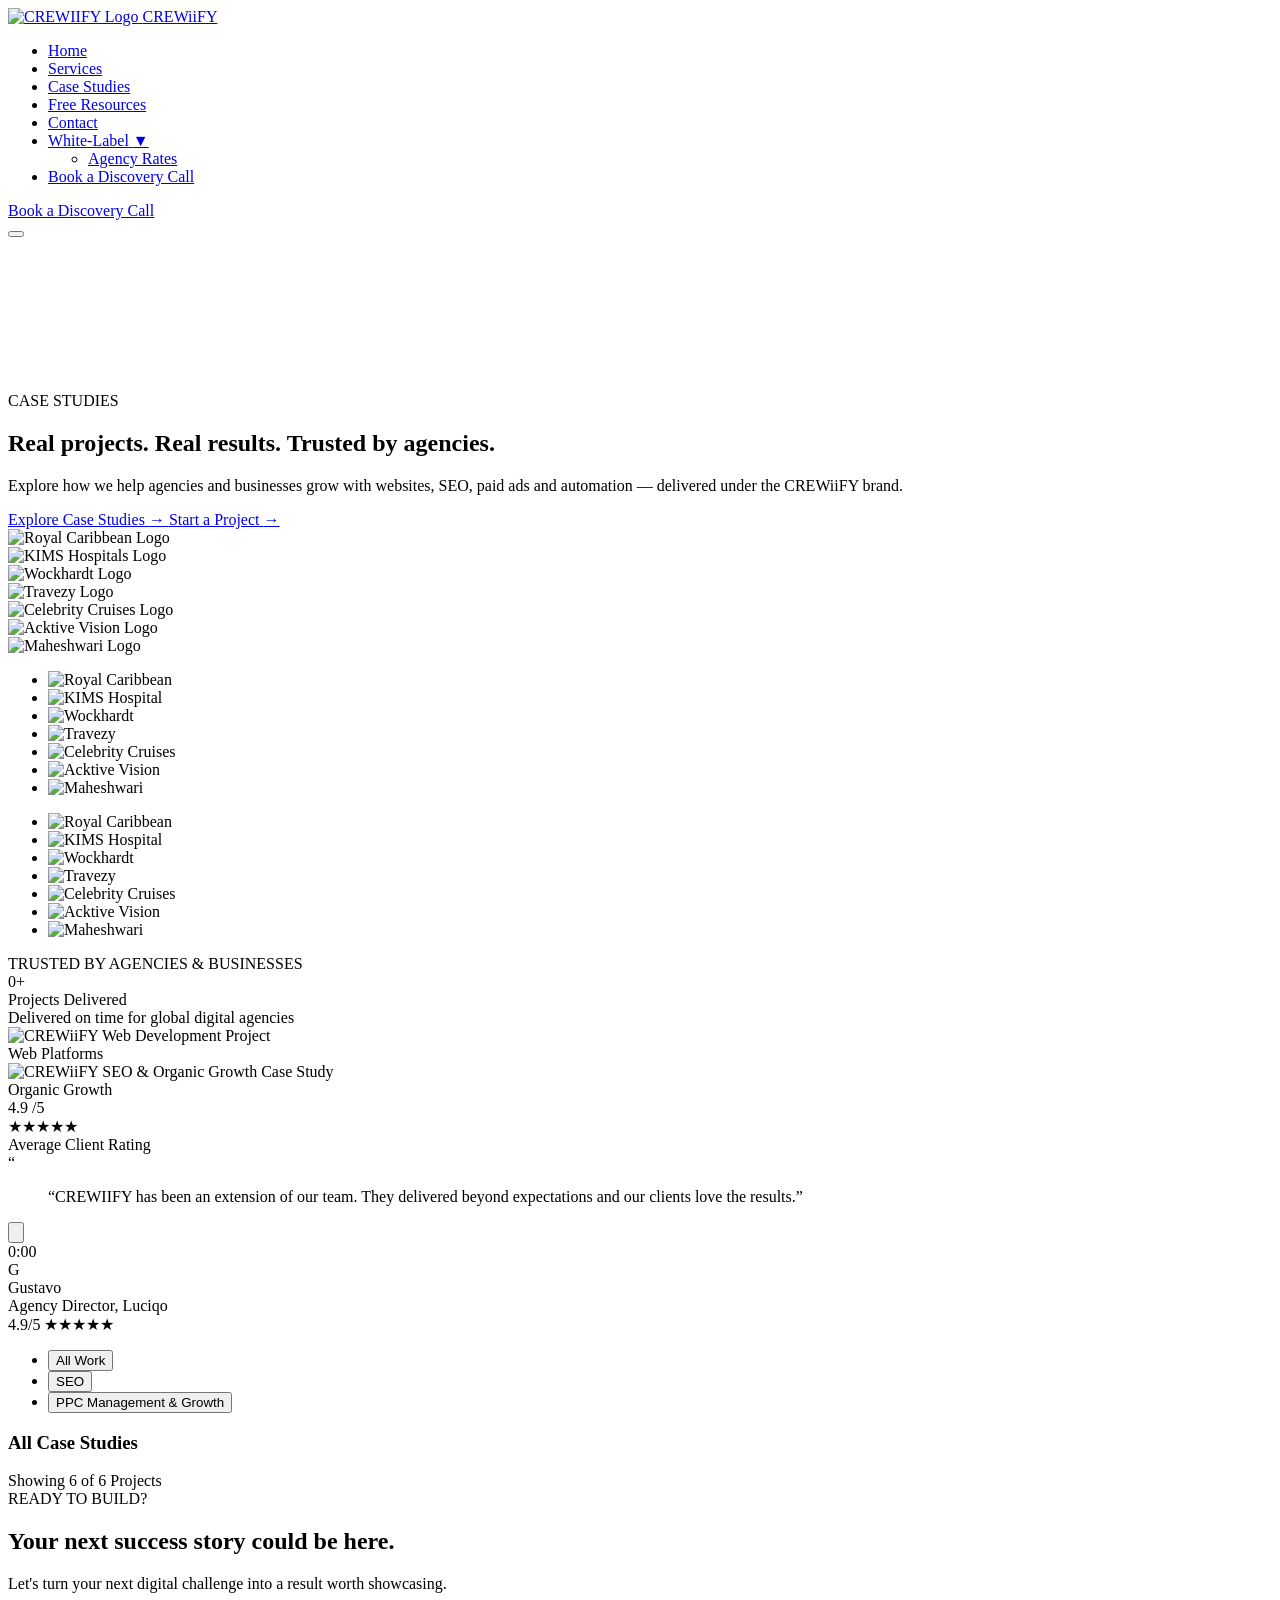
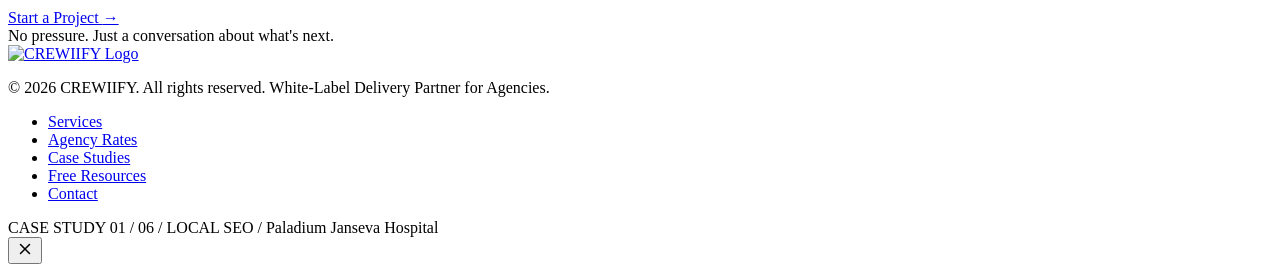
==== commit b0c1a284: "Update case studies page" ====
--- a/case-studies.html
+++ b/case-studies.html
@@ -4,9 +4,9 @@
 <head>
   <meta charset="UTF-8">
   <meta name="viewport" content="width=device-width, initial-scale=1.0">
-  <title>Our Work &amp; Portfolio | CREWiiFY - Work That Speaks for Itself</title>
   <meta name="description"
-    content="From scroll-stopping video content to measurable SEO growth and high-performing websites, explore the work we create to help brands stand out and grow.">
+    content="Explore CREWIIFY Case Studies - Real projects, real results, and trusted white-label delivery for digital agencies worldwide.">
+  <title>Case Studies | CREWIIFY - Real Projects, Real Results</title>
 
   <!-- Favicon -->
   <link rel="icon" type="image/png" href="assets/logos/c-logo-optimized.png">
@@ -22,16 +22,35 @@
   <link rel="stylesheet" href="css/variables.css">
   <link rel="stylesheet" href="css/global.css">
   <link rel="stylesheet" href="css/navbar.css">
-  <link rel="stylesheet" href="css/cta.css">
-  <link rel="stylesheet" href="css/portfolio-showcase.css">
+  <link rel="stylesheet" href="css/case-studies.css">
   <link rel="stylesheet" href="css/responsive.css">
+
+  <!-- Meta Pixel Code -->
+  <script>
+    !function (f, b, e, v, n, t, s) {
+      if (f.fbq) return; n = f.fbq = function () {
+        n.callMethod ?
+        n.callMethod.apply(n, arguments) : n.queue.push(arguments)
+      };
+      if (!f._fbq) f._fbq = n; n.push = n; n.loaded = !0; n.version = '2.0';
+      n.queue = []; t = b.createElement(e); t.async = !0;
+      t.src = v; s = b.getElementsByTagName(e)[0];
+      s.parentNode.insertBefore(t, s)
+    }(window, document, 'script',
+      'https://connect.facebook.net/en_US/fbevents.js');
+    fbq('init', '1720593865716750');
+    fbq('track', 'PageView');
+  </script>
+  <noscript>
+    <img height="1" width="1" src="https://www.facebook.com/tr?id=1720593865716750&ev=PageView
+&noscript=1" />
+  </noscript>
+  <!-- End Meta Pixel Code -->
 </head>
 
-<body class="pf-page">
-
-  <!-- ====================================================================
-       01. HEADER / NAVBAR (Global Reusable Brand Navigation)
-       ==================================================================== -->
+<body>
+
+  <!-- Header / Navigation (Global Reusable Component) -->
   <header class="header animate-fade-down" id="header">
     <div class="container">
       <nav class="navbar" aria-label="Main Navigation">
@@ -76,874 +95,342 @@
     </div>
   </header>
 
-  <!-- Atmospheric Background Ambient Grid & Glow -->
-  <div class="pf-ambient" aria-hidden="true">
-    <div class="pf-ambient__grid"></div>
-    <div class="pf-ambient__orb pf-ambient__orb--top"></div>
-    <div class="pf-ambient__orb pf-ambient__orb--mid"></div>
-  </div>
-
-  <main class="pf-main" id="mainContent">
-
-    <!-- ====================================================================
-         02. SOPHISTICATED PAGE INTRODUCTION
-         ==================================================================== -->
-    <section class="pf-intro" id="portfolioIntro">
-      <div class="pf-container">
-        <div class="pf-intro__inner">
-          <!-- Eyebrow -->
-          <div class="pf-eyebrow animate-fade-scale">
-            <span class="pf-eyebrow__dot" aria-hidden="true"></span>
-            OUR WORK
-          </div>
-
-          <!-- Main Heading -->
-          <h1 class="pf-intro__title animate-fade-up-1">
-            Work That Speaks for <span class="pf-intro__gradient">Itself.</span>
-          </h1>
-
-          <!-- Supporting Text -->
-          <p class="pf-intro__desc animate-fade-up-2">
-            “From scroll-stopping video content to measurable SEO growth and high-performing websites, explore the work we create to help brands stand out and grow.”
-          </p>
-
-          <!-- Proof Ticker Bar -->
-          <div class="pf-intro__proof animate-fade-up-3">
-            <div class="pf-intro__proof-item">
-              <strong>400+</strong> Projects Delivered
+  <!-- Main Content -->
+  <main>
+    <!-- Section 1: Case Studies Hero Section -->
+    <section class="cs-hero" id="case-studies-hero">
+      <!-- Background Layers -->
+      <div class="cs-hero__background" aria-hidden="true">
+        <canvas class="cs-hero__particles-canvas" id="csHeroCanvas"></canvas>
+        <div class="cs-hero__dot-grid"></div>
+        <div class="cs-hero__ambient-glow"></div>
+        <div class="cs-hero__ambient-glow-left"></div>
+      </div>
+
+      <div class="container">
+        <!-- Main 2-Column Hero Grid -->
+        <div class="cs-hero__container">
+
+          <!-- Left Column: Editorial Headline & Actions -->
+          <div class="cs-hero__content">
+            <!-- Eyebrow Badge -->
+            <div class="cs-hero__badge animate-fade-scale">
+              <span class="cs-hero__badge-dot"></span>
+              CASE STUDIES
             </div>
-            <span class="pf-intro__proof-sep" aria-hidden="true">&bull;</span>
-            <div class="pf-intro__proof-item">
-              <strong>100%</strong> White-Label Partner
+
+            <!-- Main Display Headline -->
+            <h1 class="cs-hero__title animate-fade-up-1">
+              <span class="cs-hero__title-line">Real projects.</span>
+              <span class="cs-hero__title-line">Real results.</span>
+              <span class="cs-hero__title-line cs-hero__title-gradient">Trusted by agencies.</span>
+            </h1>
+
+            <!-- Supporting Description -->
+            <p class="cs-hero__description animate-fade-up-2">
+              Explore how we help agencies and businesses grow with websites, SEO, paid ads and automation — delivered
+              under the CREWiiFY brand.
+            </p>
+
+            <!-- CTA Group -->
+            <div class="cs-hero__cta-group animate-fade-up-3">
+              <a href="#case-studies-grid" class="btn btn--primary">
+                Explore Case Studies <span class="cs-hero__btn-arrow" aria-hidden="true">→</span>
+              </a>
+              <a href="/contact" class="btn btn--secondary">
+                Start a Project <span class="cs-hero__btn-arrow" aria-hidden="true">→</span>
+              </a>
             </div>
-            <span class="pf-intro__proof-sep" aria-hidden="true">&bull;</span>
-            <div class="pf-intro__proof-item">
-              <strong>4.9/5</strong> Client Satisfaction
+          </div>
+
+          <!-- Right Column: Organic Brand Constellation (Desktop / Large Viewports) -->
+          <div class="cs-hero__visual animate-fade-up-2">
+            <div class="cs-constellation" aria-label="Curated Client Brand Constellation">
+              <!-- Broad Ambient Glow Centered Behind Constellation -->
+              <div class="cs-constellation__glow" aria-hidden="true"></div>
+
+              <!-- 1. Anchor Logo: Royal Caribbean (Visual focal anchor, slightly offset from center) -->
+              <div class="cs-constellation__node cs-constellation__node--anchor" title="Royal Caribbean">
+                <img src="assets/logos/Royal_Caribbean_logo_(2024).svg.png" alt="Royal Caribbean Logo"
+                  class="cs-constellation__img cs-constellation__img--anchor">
+              </div>
+
+              <!-- 2. KIMS Hospitals (Upper Left) -->
+              <div class="cs-constellation__node cs-constellation__node--kims" title="KIMS Hospitals">
+                <img src="assets/logos/kimshospitals.png" alt="KIMS Hospitals Logo"
+                  class="cs-constellation__img cs-constellation__img--kims">
+              </div>
+
+              <!-- 3. Wockhardt (Upper Right / Offset) -->
+              <div class="cs-constellation__node cs-constellation__node--wockhardt" title="Wockhardt">
+                <img src="assets/logos/wockhardtlogo.webp" alt="Wockhardt Logo"
+                  class="cs-constellation__img cs-constellation__img--wockhardt">
+              </div>
+
+              <!-- 4. Travezy (Mid Left / Natural organic elevation) -->
+              <div class="cs-constellation__node cs-constellation__node--travezy" title="Travezy">
+                <img src="assets/logos/travezy.png" alt="Travezy Logo"
+                  class="cs-constellation__img cs-constellation__img--travezy">
+              </div>
+
+              <!-- 5. Celebrity Cruises (Mid Right / Staggered) -->
+              <div class="cs-constellation__node cs-constellation__node--celebrity" title="Celebrity Cruises">
+                <img src="assets/logos/celebrity-cruises.png" alt="Celebrity Cruises Logo"
+                  class="cs-constellation__img cs-constellation__img--celebrity">
+              </div>
+
+              <!-- 6. Acktive Vision (Lower Left / Deep Offset) -->
+              <div class="cs-constellation__node cs-constellation__node--acktive" title="Acktive Vision">
+                <img src="assets/logos/acktive-vision-logo-Final-e1771914753291.png" alt="Acktive Vision Logo"
+                  class="cs-constellation__img cs-constellation__img--acktive">
+              </div>
+
+              <!-- 7. Maheshwari (Lower Right / Shifted Elevation) -->
+              <div class="cs-constellation__node cs-constellation__node--maheshwari" title="Maheshwari">
+                <img src="assets/logos/maishwari.png" alt="Maheshwari Logo"
+                  class="cs-constellation__img cs-constellation__img--maheshwari">
+              </div>
+
             </div>
-            <span class="pf-intro__proof-sep" aria-hidden="true">&bull;</span>
-            <div class="pf-intro__proof-item">
-              <strong>8+</strong> Years Proven Track Record
+          </div>
+
+        </div>
+      </div>
+
+      <!-- Mobile & Tablet Horizontal Client Strip (<= 992px) -->
+      <div class="cs-hero__mobile-strip animate-fade-up-3">
+        <div class="client-strip">
+
+          <div class="client-strip__marquee">
+            <div class="client-strip__track">
+              <!-- Set 1 -->
+              <ul class="client-strip__list">
+                <li class="client-strip__item"><img src="assets/logos/Royal_Caribbean_logo_(2024).svg.png"
+                    alt="Royal Caribbean" class="client-strip__logo client-strip__logo--wide"></li>
+                <li class="client-strip__item"><img src="assets/logos/kimshospitals.png" alt="KIMS Hospital"
+                    class="client-strip__logo client-strip__logo--wide"></li>
+                <li class="client-strip__item"><img src="assets/logos/wockhardtlogo.webp" alt="Wockhardt"
+                    class="client-strip__logo client-strip__logo--square"></li>
+                <li class="client-strip__item"><img src="assets/logos/travezy.png" alt="Travezy"
+                    class="client-strip__logo client-strip__logo--compact"></li>
+                <li class="client-strip__item"><img src="assets/logos/celebrity-cruises.png" alt="Celebrity Cruises"
+                    class="client-strip__logo client-strip__logo--wide"></li>
+                <li class="client-strip__item"><img src="assets/logos/acktive-vision-logo-Final-e1771914753291.png"
+                    alt="Acktive Vision" class="client-strip__logo client-strip__logo--wide"></li>
+                <li class="client-strip__item"><img src="assets/logos/maishwari.png" alt="Maheshwari"
+                    class="client-strip__logo client-strip__logo--wide"></li>
+              </ul>
+              <!-- Set 2 (Duplicate for Seamless Infinite Marquee) -->
+              <ul class="client-strip__list" aria-hidden="true">
+                <li class="client-strip__item"><img src="assets/logos/Royal_Caribbean_logo_(2024).svg.png"
+                    alt="Royal Caribbean" class="client-strip__logo client-strip__logo--wide"></li>
+                <li class="client-strip__item"><img src="assets/logos/kimshospitals.png" alt="KIMS Hospital"
+                    class="client-strip__logo client-strip__logo--wide"></li>
+                <li class="client-strip__item"><img src="assets/logos/wockhardtlogo.webp" alt="Wockhardt"
+                    class="client-strip__logo client-strip__logo--square"></li>
+                <li class="client-strip__item"><img src="assets/logos/travezy.png" alt="Travezy"
+                    class="client-strip__logo client-strip__logo--compact"></li>
+                <li class="client-strip__item"><img src="assets/logos/celebrity-cruises.png" alt="Celebrity Cruises"
+                    class="client-strip__logo client-strip__logo--wide"></li>
+                <li class="client-strip__item"><img src="assets/logos/acktive-vision-logo-Final-e1771914753291.png"
+                    alt="Acktive Vision" class="client-strip__logo client-strip__logo--wide"></li>
+                <li class="client-strip__item"><img src="assets/logos/maishwari.png" alt="Maheshwari"
+                    class="client-strip__logo client-strip__logo--wide"></li>
+              </ul>
             </div>
           </div>
         </div>
       </div>
     </section>
 
-    <!-- ====================================================================
-         03. CATEGORY NAVIGATION BAR
-         ==================================================================== -->
-    <section class="pf-nav-section" id="portfolioShowcase">
-      <div class="pf-nav-container">
-        <nav class="pf-nav-scroll" role="tablist" aria-label="Portfolio Category Navigation">
-          <button type="button" class="pf-nav-btn is-active" data-filter="all" role="tab" aria-selected="true" id="tab-all">
-            All Work <span class="pf-nav-btn__count">22</span>
-          </button>
-          <button type="button" class="pf-nav-btn" data-filter="portrait-videos" role="tab" aria-selected="false" id="tab-portrait">
-            Portrait Videos <span class="pf-nav-btn__count">5</span>
-          </button>
-          <button type="button" class="pf-nav-btn" data-filter="landscape-videos" role="tab" aria-selected="false" id="tab-landscape">
-            Landscape Videos <span class="pf-nav-btn__count">4</span>
-          </button>
-          <button type="button" class="pf-nav-btn" data-filter="seo-results" role="tab" aria-selected="false" id="tab-seo">
-            SEO Results <span class="pf-nav-btn__count">6</span>
-          </button>
-          <button type="button" class="pf-nav-btn" data-filter="websites" role="tab" aria-selected="false" id="tab-websites">
-            Websites <span class="pf-nav-btn__count">7</span>
-          </button>
-        </nav>
+    <!-- Section 2: Refined Editorial Credibility & Audio Testimonial -->
+    <section class="cs-credibility" id="credibility">
+      <!-- Atmospheric Soft Purple Ambient Glow -->
+      <div class="cs-credibility__glow" aria-hidden="true"></div>
+
+      <div class="container">
+        <!-- Eyebrow Section Identifier (No redundant heading/paragraph) -->
+        <div class="cs-credibility__eyebrow-wrap animate-fade-scale">
+          <div class="cs-credibility__badge">
+            <span class="cs-credibility__badge-dot"></span>
+            TRUSTED BY AGENCIES &amp; BUSINESSES
+          </div>
+        </div>
+
+        <div class="cs-credibility__grid">
+
+          <!-- Left Column: Editorial Stats & Real Project Photography (~50%) -->
+          <div class="cs-credibility__left">
+            <div class="cs-editorial-grid animate-fade-up-2">
+
+              <!-- Block 1: 400+ Stat (Open, light glass surface) -->
+              <div class="cs-editorial-item cs-editorial-item--stat-large">
+                <div class="cs-stat-hero">
+                  <div class="cs-stat-hero__number-wrap">
+                    <span class="cs-stat-hero__num" data-target="400">0</span><span class="cs-stat-hero__plus">+</span>
+                  </div>
+                  <div class="cs-stat-hero__label-group">
+                    <span class="cs-stat-hero__dot" aria-hidden="true"></span>
+                    <span class="cs-stat-hero__label">Projects Delivered</span>
+                  </div>
+                  <div class="cs-stat-hero__sub">Delivered on time for global digital agencies</div>
+                </div>
+              </div>
+
+              <!-- Block 2: Project Media 1 (Web Platforms) -->
+              <div class="cs-editorial-item cs-editorial-item--img-top">
+                <div class="cs-media-card">
+                  <img src="assets/images/web-development-service.webp" alt="CREWiiFY Web Development Project"
+                    class="cs-media-card__img" loading="lazy">
+                  <div class="cs-media-card__overlay">
+                    <span class="cs-media-card__tag">Web Platforms</span>
+                  </div>
+                </div>
+              </div>
+
+              <!-- Block 3: Project Media 2 (Organic Growth / SEO) -->
+              <div class="cs-editorial-item cs-editorial-item--img-bottom">
+                <div class="cs-media-card">
+                  <img src="assets/images/seo-service.webp" alt="CREWiiFY SEO &amp; Organic Growth Case Study"
+                    class="cs-media-card__img" loading="lazy">
+                  <div class="cs-media-card__overlay">
+                    <span class="cs-media-card__tag">Organic Growth</span>
+                  </div>
+                </div>
+              </div>
+
+              <!-- Block 4: Dedicated 4.9/5 Rating Badge (Orbital / Circular Frame) -->
+              <div class="cs-editorial-item cs-editorial-item--rating">
+                <div class="cs-rating-badge">
+                  <!-- Orbital Decorative Circular Frame -->
+                  <div class="cs-rating-badge__orbit">
+                    <span class="cs-rating-badge__orbit-dot" aria-hidden="true"></span>
+                    <div class="cs-rating-badge__score-wrap">
+                      <span class="cs-rating-badge__score">4.9</span>
+                      <span class="cs-rating-badge__max">/5</span>
+                    </div>
+                    <div class="cs-rating-badge__stars" aria-label="5 stars rating">★★★★★</div>
+                  </div>
+                  <div class="cs-rating-badge__label">Average Client Rating</div>
+                </div>
+              </div>
+
+            </div>
+          </div>
+
+          <!-- Right Column: Refined Audio Testimonial Card (~44%) -->
+          <div class="cs-credibility__right animate-fade-up-2">
+            <div class="cs-testimonial-panel">
+              <!-- Subtle Upper-Right Ambient Glow -->
+              <div class="cs-testimonial-panel__glow" aria-hidden="true"></div>
+
+              <!-- Decorative Quote Mark -->
+              <div class="cs-testimonial__quote-mark" aria-hidden="true">“</div>
+
+              <!-- Testimonial Quote Text -->
+              <blockquote class="cs-testimonial__quote">
+                “CREWIIFY has been an extension of our team. They delivered beyond expectations and our clients love the
+                results.”
+              </blockquote>
+
+              <!-- Custom Interactive Audio Player -->
+              <div class="cs-audio-player" role="region" aria-label="Audio Testimonial Player">
+                <!-- Audio Element -->
+                <audio id="csCredAudioEl" src="assets/audio/testimonial_review.ogg" preload="metadata"></audio>
+
+                <!-- Play/Pause Button -->
+                <button class="cs-audio-player__btn" id="csCredAudioBtn" aria-label="Play audio testimonial">
+                  <svg class="cs-audio-player__icon" viewBox="0 0 24 24" fill="currentColor">
+                    <polygon points="5 3 19 12 5 21 5 3"></polygon>
+                  </svg>
+                </button>
+
+                <!-- Waveform Visualizer -->
+                <div class="cs-audio-player__waveform" id="csCredWaveform" aria-hidden="true">
+                  <!-- Generated dynamically via case-studies.js -->
+                </div>
+
+                <!-- Duration Display -->
+                <div class="cs-audio-player__time" id="csCredTime">0:00</div>
+              </div>
+
+              <!-- Author / Client Metadata & Rating -->
+              <div class="cs-testimonial__author">
+                <div class="cs-testimonial__author-left">
+                  <div class="cs-testimonial__avatar" aria-hidden="true">G</div>
+                  <div class="cs-testimonial__author-info">
+                    <div class="cs-testimonial__author-name">Gustavo</div>
+                    <div class="cs-testimonial__author-role">Agency Director, Luciqo</div>
+                  </div>
+                </div>
+
+                <!-- Star Rating Badge -->
+                <div class="cs-testimonial__stars" aria-label="Rated 4.9 out of 5 stars">
+                  <span class="cs-testimonial__stars-score">4.9/5</span>
+                  <span class="cs-testimonial__stars-icons" aria-hidden="true">★★★★★</span>
+                </div>
+              </div>
+
+            </div>
+          </div>
+
+        </div>
       </div>
     </section>
 
-    <div class="pf-container">
-
-      <!-- ====================================================================
-           04. PORTRAIT VIDEOS SECTION (9:16 Vertical Videos)
-           ==================================================================== -->
-      <section class="pf-section-block" id="sec-portrait-videos" aria-labelledby="heading-portrait">
-        <div class="pf-section-header">
-          <div class="pf-section-header__top">
-            <span class="pf-section-badge">
-              <svg width="12" height="12" viewBox="0 0 24 24" fill="none" stroke="currentColor" stroke-width="2.5"><rect x="5" y="2" width="14" height="20" rx="3"/><line x1="12" y1="18" x2="12.01" y2="18"/></svg>
-              VERTICAL CREATIVES &bull; 9:16
-            </span>
-            <span class="pf-section-count">5 Selected Projects</span>
-          </div>
-          <h2 class="pf-section-title" id="heading-portrait">Portrait Videos</h2>
-          <p class="pf-section-desc">
-            High-retention vertical reels, talking-head shorts, and kinetic product walkthroughs crafted for social feeds and direct-response engagement.
-          </p>
-        </div>
-
-        <div class="pf-portrait-grid">
-          <!-- Portrait Card 1 -->
-          <article class="pf-portrait-card" data-video-src="assets/videos/urban-reel.mp4" data-title="High-Retention Video Hooks &amp; Kinetic Pacing" data-format="9:16 REEL" data-desc="Raw footage transformed into 18 engaging Reels with dynamic karaoke subtitles, custom motion graphics, UI zoom callouts, and audio sync." data-aspect="9/16" tabindex="0" role="button" aria-label="Play High-Retention Video Hooks Reel">
-            <div class="pf-portrait-card__media">
-              <video class="pf-portrait-card__video-preview" src="assets/videos/urban-reel.mp4#t=1" preload="metadata" muted playsinline></video>
-              <div class="pf-portrait-card__overlay">
-                <div class="pf-portrait-card__top">
-                  <span class="pf-card-tag">VIRAL REEL</span>
-                  <span class="pf-card-time">0:45</span>
-                </div>
-                <div class="pf-play-btn" aria-hidden="true">
-                  <svg viewBox="0 0 24 24" fill="currentColor"><polygon points="6 4 20 12 6 20 6 4"></polygon></svg>
-                </div>
-                <div class="pf-portrait-card__bottom">
-                  <span class="pf-portrait-card__client">DTC E-Commerce Client</span>
-                  <h3 class="pf-portrait-card__title">High-Retention Video Hooks &amp; Kinetic Pacing</h3>
-                  <div class="pf-portrait-card__meta-pills">
-                    <span class="pf-mini-pill">24–48h Turnaround</span>
-                    <span class="pf-mini-pill">4K 60fps</span>
-                    <span class="pf-mini-pill">Auto-Captions</span>
-                  </div>
-                </div>
-              </div>
-            </div>
-          </article>
-
-          <!-- Portrait Card 2 -->
-          <article class="pf-portrait-card" data-video-src="assets/videos/sample-reel.mp4" data-title="B-Roll Infused Talking Head Viral Edits" data-format="9:16 TALKING HEAD" data-desc="Multi-cam studio recordings cut down to high-impact 45-second soundbites with contextual B-roll, kinetic zooms, and sound effects." data-aspect="9/16" tabindex="0" role="button" aria-label="Play B-Roll Infused Talking Head Reel">
-            <div class="pf-portrait-card__media">
-              <video class="pf-portrait-card__video-preview" src="assets/videos/sample-reel.mp4#t=1" preload="metadata" muted playsinline></video>
-              <div class="pf-portrait-card__overlay">
-                <div class="pf-portrait-card__top">
-                  <span class="pf-card-tag">TALKING HEAD</span>
-                  <span class="pf-card-time">0:45</span>
-                </div>
-                <div class="pf-play-btn" aria-hidden="true">
-                  <svg viewBox="0 0 24 24" fill="currentColor"><polygon points="6 4 20 12 6 20 6 4"></polygon></svg>
-                </div>
-                <div class="pf-portrait-card__bottom">
-                  <span class="pf-portrait-card__client">Executive Personal Brand</span>
-                  <h3 class="pf-portrait-card__title">B-Roll Infused Talking Head Viral Edits</h3>
-                  <div class="pf-portrait-card__meta-pills">
-                    <span class="pf-mini-pill">3 Angles / Ep</span>
-                    <span class="pf-mini-pill">Animated Text</span>
-                    <span class="pf-mini-pill">65% Margin</span>
-                  </div>
-                </div>
-              </div>
-            </div>
-          </article>
-
-          <!-- Portrait Card 3 -->
-          <article class="pf-portrait-card" data-video-src="assets/videos/urban-reel.mp4" data-title="High-Paced SaaS Product Walkthrough" data-format="9:16 PRODUCT DEMO" data-desc="45-second kinetic product reel with auto-captions, cursor zooms, UI callouts, and seamless audio rhythm pacing." data-aspect="9/16" tabindex="0" role="button" aria-label="Play High-Paced SaaS Product Walkthrough">
-            <div class="pf-portrait-card__media">
-              <video class="pf-portrait-card__video-preview" src="assets/videos/urban-reel.mp4#t=3" preload="metadata" muted playsinline></video>
-              <div class="pf-portrait-card__overlay">
-                <div class="pf-portrait-card__top">
-                  <span class="pf-card-tag">PRODUCT DEMO</span>
-                  <span class="pf-card-time">0:45</span>
-                </div>
-                <div class="pf-play-btn" aria-hidden="true">
-                  <svg viewBox="0 0 24 24" fill="currentColor"><polygon points="6 4 20 12 6 20 6 4"></polygon></svg>
-                </div>
-                <div class="pf-portrait-card__bottom">
-                  <span class="pf-portrait-card__client">Tech Startup Client</span>
-                  <h3 class="pf-portrait-card__title">High-Paced SaaS Product Walkthrough</h3>
-                  <div class="pf-portrait-card__meta-pills">
-                    <span class="pf-mini-pill">Kinetic Zoom</span>
-                    <span class="pf-mini-pill">UI Highlights</span>
-                    <span class="pf-mini-pill">9:16 Format</span>
-                  </div>
-                </div>
-              </div>
-            </div>
-          </article>
-
-          <!-- Portrait Card 4 -->
-          <article class="pf-portrait-card" data-video-src="assets/videos/sample-reel.mp4" data-title="Founder Story: Lessons From Bootstrapping" data-format="9:16 PODCAST SHORT" data-desc="Multi-cam dynamic cut with b-roll overlays, color pop, sound fx, and auto-synced subtitle animations for social feeds." data-aspect="9/16" tabindex="0" role="button" aria-label="Play Founder Story Podcast Short">
-            <div class="pf-portrait-card__media">
-              <video class="pf-portrait-card__video-preview" src="assets/videos/sample-reel.mp4#t=2" preload="metadata" muted playsinline></video>
-              <div class="pf-portrait-card__overlay">
-                <div class="pf-portrait-card__top">
-                  <span class="pf-card-tag">PODCAST SHORT</span>
-                  <span class="pf-card-time">0:40</span>
-                </div>
-                <div class="pf-play-btn" aria-hidden="true">
-                  <svg viewBox="0 0 24 24" fill="currentColor"><polygon points="6 4 20 12 6 20 6 4"></polygon></svg>
-                </div>
-                <div class="pf-portrait-card__bottom">
-                  <span class="pf-portrait-card__client">Executive Personal Brand</span>
-                  <h3 class="pf-portrait-card__title">Founder Story: Lessons From Bootstrapping</h3>
-                  <div class="pf-portrait-card__meta-pills">
-                    <span class="pf-mini-pill">Multi-Cam</span>
-                    <span class="pf-mini-pill">B-Roll Sync</span>
-                    <span class="pf-mini-pill">Sound FX</span>
-                  </div>
-                </div>
-              </div>
-            </div>
-          </article>
-
-          <!-- Portrait Card 5 -->
-          <article class="pf-portrait-card" data-video-src="assets/videos/urban-reel.mp4" data-title="Fitness Coaching Micro-Tutorial Routine" data-format="9:16 MOTION EDIT" data-desc="Fast-cut exercise guide with form callouts, dynamic tempo music sync, and branded lower-third motion graphics." data-aspect="9/16" tabindex="0" role="button" aria-label="Play Fitness Coaching Micro-Tutorial Reel">
-            <div class="pf-portrait-card__media">
-              <video class="pf-portrait-card__video-preview" src="assets/videos/urban-reel.mp4#t=4" preload="metadata" muted playsinline></video>
-              <div class="pf-portrait-card__overlay">
-                <div class="pf-portrait-card__top">
-                  <span class="pf-card-tag">MOTION EDIT</span>
-                  <span class="pf-card-time">0:30</span>
-                </div>
-                <div class="pf-play-btn" aria-hidden="true">
-                  <svg viewBox="0 0 24 24" fill="currentColor"><polygon points="6 4 20 12 6 20 6 4"></polygon></svg>
-                </div>
-                <div class="pf-portrait-card__bottom">
-                  <span class="pf-portrait-card__client">Wellness Brand Client</span>
-                  <h3 class="pf-portrait-card__title">Fitness Coaching Micro-Tutorial Routine</h3>
-                  <div class="pf-portrait-card__meta-pills">
-                    <span class="pf-mini-pill">Tempo Sync</span>
-                    <span class="pf-mini-pill">Form Guides</span>
-                    <span class="pf-mini-pill">Mobile Native</span>
-                  </div>
-                </div>
-              </div>
-            </div>
-          </article>
-        </div>
-      </section>
-
-      <!-- ====================================================================
-           05. LANDSCAPE VIDEOS SECTION (16:9 Horizontal Videos)
-           ==================================================================== -->
-      <section class="pf-section-block" id="sec-landscape-videos" aria-labelledby="heading-landscape">
-        <div class="pf-section-header">
-          <div class="pf-section-header__top">
-            <span class="pf-section-badge">
-              <svg width="12" height="12" viewBox="0 0 24 24" fill="none" stroke="currentColor" stroke-width="2.5"><rect x="2" y="4" width="20" height="16" rx="3"/><line x1="12" y1="20" x2="12.01" y2="20"/></svg>
-              HORIZONTAL CINEMATIC &bull; 16:9
-            </span>
-            <span class="pf-section-count">4 Selected Projects</span>
-          </div>
-          <h2 class="pf-section-title" id="heading-landscape">Landscape Videos</h2>
-          <p class="pf-section-desc">
-            Horizontal brand films, commercial campaign suites, multi-angle paid ads, and motion explainers built for widescreen impact.
-          </p>
-        </div>
-
-        <div class="pf-landscape-grid">
-          <!-- Landscape Card 1 -->
-          <article class="pf-landscape-card" data-video-src="assets/videos/landscape-sample.mp4" data-title="Omnichannel Campaign Launch Suite" data-format="16:9 CAMPAIGN SUITE" data-desc="Synchronized visual campaign rollout spanning YouTube 16:9 brand films, social cutdowns, animated story teasers, and banners." data-aspect="16/9" tabindex="0" role="button" aria-label="Play Omnichannel Campaign Launch Suite Video">
-            <div class="pf-landscape-card__media">
-              <video class="pf-landscape-card__video-preview" src="assets/videos/landscape-sample.mp4#t=2" preload="metadata" muted playsinline></video>
-              <div class="pf-landscape-card__overlay">
-                <div class="pf-portrait-card__top">
-                  <span class="pf-card-tag">OMNICHANNEL SUITE</span>
-                  <span class="pf-card-time">1:15</span>
-                </div>
-                <div class="pf-play-btn" aria-hidden="true">
-                  <svg viewBox="0 0 24 24" fill="currentColor"><polygon points="6 4 20 12 6 20 6 4"></polygon></svg>
-                </div>
-              </div>
-            </div>
-            <div class="pf-landscape-card__body">
-              <div class="pf-landscape-card__header-line">
-                <span class="pf-landscape-card__client">Lifestyle &amp; Hospitality Group</span>
-                <span class="pf-mini-pill">16:9 Widescreen</span>
-              </div>
-              <h3 class="pf-landscape-card__title">Omnichannel Campaign Launch Suite</h3>
-              <p class="pf-landscape-card__desc">
-                Synchronized visual campaign rollout spanning YouTube brand films, social cutdowns, animated story teasers, and banner graphics delivered within a 5-day sprint.
-              </p>
-              <div class="pf-landscape-card__highlights">
-                <div class="pf-highlight-pill"><span>Total Assets:</span> 36 Deliverables</div>
-                <div class="pf-highlight-pill"><span>Turnaround:</span> 5-Day Sprint</div>
-                <div class="pf-highlight-pill"><span>In-House Team:</span> Zero Needed</div>
-              </div>
-            </div>
-          </article>
-
-          <!-- Landscape Card 2 -->
-          <article class="pf-landscape-card" data-video-src="assets/videos/brand-story.mp4" data-title="Architectural Property Showcase &amp; Stories" data-format="16:9 BRAND FILM" data-desc="High-end architectural walkthrough clips refined with custom LUT cinematic color grade, smooth pacing, and commercially licensed audio." data-aspect="16/9" tabindex="0" role="button" aria-label="Play Architectural Property Showcase Video">
-            <div class="pf-landscape-card__media">
-              <video class="pf-landscape-card__video-preview" src="assets/videos/brand-story.mp4#t=5" preload="metadata" muted playsinline></video>
-              <div class="pf-landscape-card__overlay">
-                <div class="pf-portrait-card__top">
-                  <span class="pf-card-tag">CINEMATIC SHOWCASE</span>
-                  <span class="pf-card-time">1:30</span>
-                </div>
-                <div class="pf-play-btn" aria-hidden="true">
-                  <svg viewBox="0 0 24 24" fill="currentColor"><polygon points="6 4 20 12 6 20 6 4"></polygon></svg>
-                </div>
-              </div>
-            </div>
-            <div class="pf-landscape-card__body">
-              <div class="pf-landscape-card__header-line">
-                <span class="pf-landscape-card__client">Luxury Real Estate Agency</span>
-                <span class="pf-mini-pill">4K UHD</span>
-              </div>
-              <h3 class="pf-landscape-card__title">Architectural Property Showcase &amp; Stories</h3>
-              <p class="pf-landscape-card__desc">
-                High-end architectural walkthrough clips refined with custom LUT cinematic color grade, elegant typography, and commercially licensed audio.
-              </p>
-              <div class="pf-landscape-card__highlights">
-                <div class="pf-highlight-pill"><span>Color Grade:</span> Custom LUT</div>
-                <div class="pf-highlight-pill"><span>Audio:</span> Commercial Safe</div>
-                <div class="pf-highlight-pill"><span>Status:</span> Ongoing Retainer</div>
-              </div>
-            </div>
-          </article>
-
-          <!-- Landscape Card 3 -->
-          <article class="pf-landscape-card" data-video-src="assets/videos/landscape-sample.mp4" data-title="Conversion-Engine Multi-Angle Ad Creative" data-format="16:9 AD SUITE" data-desc="Batch-edited UGC creative variations, product feature callouts, and motion overlays tested across video ad feeds." data-aspect="16/9" tabindex="0" role="button" aria-label="Play Conversion-Engine Multi-Angle Ad Creative Video">
-            <div class="pf-landscape-card__media">
-              <video class="pf-landscape-card__video-preview" src="assets/videos/landscape-sample.mp4#t=8" preload="metadata" muted playsinline></video>
-              <div class="pf-landscape-card__overlay">
-                <div class="pf-portrait-card__top">
-                  <span class="pf-card-tag">PAID AD CREATIVE</span>
-                  <span class="pf-card-time">0:45</span>
-                </div>
-                <div class="pf-play-btn" aria-hidden="true">
-                  <svg viewBox="0 0 24 24" fill="currentColor"><polygon points="6 4 20 12 6 20 6 4"></polygon></svg>
-                </div>
-              </div>
-            </div>
-            <div class="pf-landscape-card__body">
-              <div class="pf-landscape-card__header-line">
-                <span class="pf-landscape-card__client">Performance Ad Agency</span>
-                <span class="pf-mini-pill">Multi-Format</span>
-              </div>
-              <h3 class="pf-landscape-card__title">Conversion-Engine Multi-Angle Ad Creative</h3>
-              <p class="pf-landscape-card__desc">
-                Batch-edited UGC creative variations, direct response product callouts, and kinetic motion overlays tested across ad networks for maximum conversion.
-              </p>
-              <div class="pf-landscape-card__highlights">
-                <div class="pf-highlight-pill"><span>Hooks Tested:</span> 12 Angles</div>
-                <div class="pf-highlight-pill"><span>Batch Ship:</span> 48h Turnaround</div>
-                <div class="pf-highlight-pill"><span>Optimized:</span> Meta &amp; YouTube Ads</div>
-              </div>
-            </div>
-          </article>
-
-          <!-- Landscape Card 4 -->
-          <article class="pf-landscape-card" data-video-src="assets/videos/brand-story.mp4" data-title="The 7-Figure E-Commerce Scaling Framework" data-format="16:9 EXPLAINER" data-desc="10-slide visual framework broken down with custom isometric vector illustrations, typography hierarchy, and data animation." data-aspect="16/9" tabindex="0" role="button" aria-label="Play E-Commerce Scaling Framework Explainer Video">
-            <div class="pf-landscape-card__media">
-              <video class="pf-landscape-card__video-preview" src="assets/videos/brand-story.mp4#t=12" preload="metadata" muted playsinline></video>
-              <div class="pf-landscape-card__overlay">
-                <div class="pf-portrait-card__top">
-                  <span class="pf-card-tag">MOTION EXPLAINER</span>
-                  <span class="pf-card-time">1:45</span>
-                </div>
-                <div class="pf-play-btn" aria-hidden="true">
-                  <svg viewBox="0 0 24 24" fill="currentColor"><polygon points="6 4 20 12 6 20 6 4"></polygon></svg>
-                </div>
-              </div>
-            </div>
-            <div class="pf-landscape-card__body">
-              <div class="pf-landscape-card__header-line">
-                <span class="pf-landscape-card__client">Growth Marketing Agency</span>
-                <span class="pf-mini-pill">Vector Motion</span>
-              </div>
-              <h3 class="pf-landscape-card__title">The 7-Figure E-Commerce Scaling Framework</h3>
-              <p class="pf-landscape-card__desc">
-                Educational video explainer built with custom isometric vector graphics, typography hierarchy, and kinetic data callouts for high-ticket agency lead generation.
-              </p>
-              <div class="pf-landscape-card__highlights">
-                <div class="pf-highlight-pill"><span>Artwork:</span> Custom Vectors</div>
-                <div class="pf-highlight-pill"><span>Pacing:</span> Motion Graphics</div>
-                <div class="pf-highlight-pill"><span>Asset Type:</span> 16:9 Master + Cutdowns</div>
-              </div>
-            </div>
-          </article>
-        </div>
-      </section>
-
-      <!-- ====================================================================
-           06. SEO RESULTS SECTION (Verified Proof & Analytics)
-           ==================================================================== -->
-      <section class="pf-section-block" id="sec-seo-results" aria-labelledby="heading-seo">
-        <div class="pf-section-header">
-          <div class="pf-section-header__top">
-            <span class="pf-section-badge">
-              <svg width="12" height="12" viewBox="0 0 24 24" fill="none" stroke="currentColor" stroke-width="2.5"><polyline points="23 6 13.5 15.5 8.5 10.5 1 18"/><polyline points="17 6 23 6 23 12"/></svg>
-              VERIFIED IMPACT &bull; REAL DATA
-            </span>
-            <span class="pf-section-count">6 Verified Case Studies</span>
-          </div>
-          <h2 class="pf-section-title" id="heading-seo">SEO Results</h2>
-          <p class="pf-section-desc">
-            Measurable organic visibility, Google Business Profile performance, and local search growth verified through actual campaign analytics.
-          </p>
-        </div>
-
-        <div class="pf-seo-grid">
-          <!-- SEO Card 1 -->
-          <article class="pf-seo-card">
-            <div class="pf-seo-card__media" data-seo-zoom="assets/images/seo-results/seo-result-palladium-700-calls.png" data-seo-title="Palladium Janseva Hospital - Google Business Profile Calls" data-seo-metric="700 Calls Generated (Jun-Sept 2026)" role="button" tabindex="0" aria-label="Inspect Palladium Janseva Hospital SEO Performance">
-              <picture>
-                <source srcset="assets/images/seo-results/seo-result-palladium-700-calls.webp" type="image/webp">
-                <img src="assets/images/seo-results/seo-result-palladium-700-calls.png" alt="Google Business Profile calls for Palladium Janseva Hospital" class="pf-seo-card__img" loading="lazy" width="1024" height="517">
-              </picture>
-              <div class="pf-seo-card__zoom-hint">
-                <svg width="12" height="12" viewBox="0 0 24 24" fill="none" stroke="currentColor" stroke-width="2"><circle cx="11" cy="11" r="8"/><line x1="21" y1="21" x2="16.65" y2="16.65"/><line x1="11" y1="8" x2="11" y2="14"/><line x1="8" y1="11" x2="14" y2="11"/></svg>
-                Zoom Evidence
-              </div>
-            </div>
-            <div class="pf-seo-card__body">
-              <span class="pf-seo-card__category">LOCAL SEO / GOOGLE BUSINESS PROFILE</span>
-              <h3 class="pf-seo-card__title">Palladium Janseva Hospital</h3>
-              <p class="pf-seo-card__desc">
-                Google Business Profile calls scaled consistently from June to September 2026, reaching a peak of 303 calls in August.
-              </p>
-              <div class="pf-seo-card__metric-box">
-                <span class="pf-seo-card__metric-val">700 Calls</span>
-                <span class="pf-seo-card__metric-lbl">CALLS FROM BUSINESS PROFILE</span>
-              </div>
-              <div class="pf-seo-card__sub-metrics">
-                <span class="pf-seo-stat-pill"><strong>303</strong> Peak Calls / Mo</span>
-                <span class="pf-seo-stat-pill"><strong>4</strong> Months Growth</span>
-                <span class="pf-seo-stat-pill"><strong>Rank #1</strong> Local Map Pack</span>
-              </div>
-            </div>
-          </article>
-
-          <!-- SEO Card 2 -->
-          <article class="pf-seo-card">
-            <div class="pf-seo-card__media" data-seo-zoom="assets/images/seo-results/seo-result-hospital-53k-users.png" data-seo-title="Leading Multispeciality Hospital - GA4 Active Users" data-seo-metric="53K Active Users (Last 30 Days)" role="button" tabindex="0" aria-label="Inspect Hospital SEO Performance">
-              <picture>
-                <source srcset="assets/images/seo-results/seo-result-hospital-53k-users.webp" type="image/webp">
-                <img src="assets/images/seo-results/seo-result-hospital-53k-users.png" alt="Google Analytics active users for multispeciality hospital" class="pf-seo-card__img" loading="lazy" width="1024" height="449">
-              </picture>
-              <div class="pf-seo-card__zoom-hint">
-                <svg width="12" height="12" viewBox="0 0 24 24" fill="none" stroke="currentColor" stroke-width="2"><circle cx="11" cy="11" r="8"/><line x1="21" y1="21" x2="16.65" y2="16.65"/><line x1="11" y1="8" x2="11" y2="14"/><line x1="8" y1="11" x2="14" y2="11"/></svg>
-                Zoom Evidence
-              </div>
-            </div>
-            <div class="pf-seo-card__body">
-              <span class="pf-seo-card__category">SEO / ORGANIC VISIBILITY</span>
-              <h3 class="pf-seo-card__title">A Leading Multispeciality Hospital</h3>
-              <p class="pf-seo-card__desc">
-                Consistent organic search visibility driving continuous patient acquisition across competitive healthcare queries.
-              </p>
-              <div class="pf-seo-card__metric-box">
-                <span class="pf-seo-card__metric-val">53K Active Users</span>
-                <span class="pf-seo-card__metric-lbl">LAST 30 DAYS PERFORMANCE</span>
-              </div>
-              <div class="pf-seo-card__sub-metrics">
-                <span class="pf-seo-stat-pill"><strong>331K</strong> Events (+2.2%)</span>
-                <span class="pf-seo-stat-pill"><strong>108K</strong> Key Events</span>
-                <span class="pf-seo-stat-pill"><strong>52K</strong> New Users</span>
-              </div>
-            </div>
-          </article>
-
-          <!-- SEO Card 3 -->
-          <article class="pf-seo-card">
-            <div class="pf-seo-card__media" data-seo-zoom="assets/images/seo-results/seo-result-cruise-87k-users.png" data-seo-title="Leading Cruise Line - GA4 Organic Discovery" data-seo-metric="87K Active Users across International Travel Queries" role="button" tabindex="0" aria-label="Inspect Cruise Line SEO Performance">
-              <picture>
-                <source srcset="assets/images/seo-results/seo-result-cruise-87k-users.webp" type="image/webp">
-                <img src="assets/images/seo-results/seo-result-cruise-87k-users.png" alt="Google Analytics organic traffic for international cruise line" class="pf-seo-card__img" loading="lazy" width="1024" height="382">
-              </picture>
-              <div class="pf-seo-card__zoom-hint">
-                <svg width="12" height="12" viewBox="0 0 24 24" fill="none" stroke="currentColor" stroke-width="2"><circle cx="11" cy="11" r="8"/><line x1="21" y1="21" x2="16.65" y2="16.65"/><line x1="11" y1="8" x2="11" y2="14"/><line x1="8" y1="11" x2="14" y2="11"/></svg>
-                Zoom Evidence
-              </div>
-            </div>
-            <div class="pf-seo-card__body">
-              <span class="pf-seo-card__category">SEO / ORGANIC DISCOVERY</span>
-              <h3 class="pf-seo-card__title">A Leading Cruise Line</h3>
-              <p class="pf-seo-card__desc">
-                Organic search discovery and passenger engagement across international travel queries and vacation searches.
-              </p>
-              <div class="pf-seo-card__metric-box">
-                <span class="pf-seo-card__metric-val">87K Active Users</span>
-                <span class="pf-seo-card__metric-lbl">ACTIVE USERS</span>
-              </div>
-              <div class="pf-seo-card__sub-metrics">
-                <span class="pf-seo-stat-pill"><strong>84K</strong> New Users</span>
-                <span class="pf-seo-stat-pill"><strong>8,948</strong> Peak Weekly</span>
-                <span class="pf-seo-stat-pill"><strong>Global</strong> Top 5 Nations</span>
-              </div>
-            </div>
-          </article>
-
-          <!-- SEO Card 4 -->
-          <article class="pf-seo-card">
-            <div class="pf-seo-card__media" data-seo-zoom="assets/images/seo-results/seo-result-local-interactions-5896.png" data-seo-title="Local Search Growth - Google Business Profile Interactions" data-seo-metric="5,896 Business Profile Interactions (Apr - Sep 2026)" role="button" tabindex="0" aria-label="Inspect Local Search Interactions Growth">
-              <picture>
-                <source srcset="assets/images/seo-results/seo-result-local-interactions-5896.webp" type="image/webp">
-                <img src="assets/images/seo-results/seo-result-local-interactions-5896.png" alt="Google Business Profile interactions graph showing 5,896 interactions" class="pf-seo-card__img" loading="lazy" width="1024" height="449">
-              </picture>
-              <div class="pf-seo-card__zoom-hint">
-                <svg width="12" height="12" viewBox="0 0 24 24" fill="none" stroke="currentColor" stroke-width="2"><circle cx="11" cy="11" r="8"/><line x1="21" y1="21" x2="16.65" y2="16.65"/><line x1="11" y1="8" x2="11" y2="14"/><line x1="8" y1="11" x2="14" y2="11"/></svg>
-                Zoom Evidence
-              </div>
-            </div>
-            <div class="pf-seo-card__body">
-              <span class="pf-seo-card__category">LOCAL SEO / MAP PACK GROWTH</span>
-              <h3 class="pf-seo-card__title">Local Search Growth</h3>
-              <p class="pf-seo-card__desc">
-                Scaled local map pack visibility and customer engagement across high-intent localized commercial searches over 6 months.
-              </p>
-              <div class="pf-seo-card__metric-box">
-                <span class="pf-seo-card__metric-val">5,896</span>
-                <span class="pf-seo-card__metric-lbl">BUSINESS PROFILE INTERACTIONS</span>
-              </div>
-              <div class="pf-seo-card__sub-metrics">
-                <span class="pf-seo-stat-pill"><strong>1,280+</strong> Peak Monthly</span>
-                <span class="pf-seo-stat-pill"><strong>6</strong> Months Sustained</span>
-                <span class="pf-seo-stat-pill"><strong>High-Intent</strong> Discovery</span>
-              </div>
-            </div>
-          </article>
-
-          <!-- SEO Card 5 -->
-          <article class="pf-seo-card">
-            <div class="pf-seo-card__media" data-seo-zoom="assets/images/seo-results/seo-result-local-calls-224.png" data-seo-title="Local Search Calls - Direct Phone Consultations" data-seo-metric="224 Direct Calls Generated from Profile" role="button" tabindex="0" aria-label="Inspect Local Search Phone Calls Growth">
-              <picture>
-                <source srcset="assets/images/seo-results/seo-result-local-calls-224.webp" type="image/webp">
-                <img src="assets/images/seo-results/seo-result-local-calls-224.png" alt="Google Business Profile direct call chart showing 224 calls" class="pf-seo-card__img" loading="lazy" width="878" height="480">
-              </picture>
-              <div class="pf-seo-card__zoom-hint">
-                <svg width="12" height="12" viewBox="0 0 24 24" fill="none" stroke="currentColor" stroke-width="2"><circle cx="11" cy="11" r="8"/><line x1="21" y1="21" x2="16.65" y2="16.65"/><line x1="11" y1="8" x2="11" y2="14"/><line x1="8" y1="11" x2="14" y2="11"/></svg>
-                Zoom Evidence
-              </div>
-            </div>
-            <div class="pf-seo-card__body">
-              <span class="pf-seo-card__category">LOCAL SEO / HIGH-INTENT CALLS</span>
-              <h3 class="pf-seo-card__title">Local Search Direct Calls</h3>
-              <p class="pf-seo-card__desc">
-                High-urgency phone consultations and appointment calls made directly from the verified Business Profile listing.
-              </p>
-              <div class="pf-seo-card__metric-box">
-                <span class="pf-seo-card__metric-val">224 Calls</span>
-                <span class="pf-seo-card__metric-lbl">CALLS FROM BUSINESS PROFILE</span>
-              </div>
-              <div class="pf-seo-card__sub-metrics">
-                <span class="pf-seo-stat-pill"><strong>134</strong> August Peak Calls</span>
-                <span class="pf-seo-stat-pill"><strong>100%</strong> Uplift Curve</span>
-                <span class="pf-seo-stat-pill"><strong>Direct</strong> Phone Consults</span>
-              </div>
-            </div>
-          </article>
-
-          <!-- SEO Card 6 -->
-          <article class="pf-seo-card">
-            <div class="pf-seo-card__media" data-seo-zoom="assets/images/seo-results/seo-result-local-directions-1443.png" data-seo-title="Local Search Discovery - Direction Requests" data-seo-metric="1,443 Direction Requests made from Google Maps" role="button" tabindex="0" aria-label="Inspect Local Search Direction Requests">
-              <picture>
-                <source srcset="assets/images/seo-results/seo-result-local-directions-1443.webp" type="image/webp">
-                <img src="assets/images/seo-results/seo-result-local-directions-1443.png" alt="Google Business Profile direction requests chart showing 1,443 requests" class="pf-seo-card__img" loading="lazy" width="1024" height="480">
-              </picture>
-              <div class="pf-seo-card__zoom-hint">
-                <svg width="12" height="12" viewBox="0 0 24 24" fill="none" stroke="currentColor" stroke-width="2"><circle cx="11" cy="11" r="8"/><line x1="21" y1="21" x2="16.65" y2="16.65"/><line x1="11" y1="8" x2="11" y2="14"/><line x1="8" y1="11" x2="14" y2="11"/></svg>
-                Zoom Evidence
-              </div>
-            </div>
-            <div class="pf-seo-card__body">
-              <span class="pf-seo-card__category">LOCAL SEO / FOOT TRAFFIC</span>
-              <h3 class="pf-seo-card__title">Local Search Discovery &amp; Directions</h3>
-              <p class="pf-seo-card__desc">
-                Turn-by-turn navigation and direction requests made directly from Google Maps, guiding verified prospective customers to physical locations.
-              </p>
-              <div class="pf-seo-card__metric-box">
-                <span class="pf-seo-card__metric-val">1,443 Requests</span>
-                <span class="pf-seo-card__metric-lbl">DIRECTION REQUESTS</span>
-              </div>
-              <div class="pf-seo-card__sub-metrics">
-                <span class="pf-seo-stat-pill"><strong>1,443</strong> In-Person Visits</span>
-                <span class="pf-seo-stat-pill"><strong>Turn-by-Turn</strong> GPS</span>
-                <span class="pf-seo-stat-pill"><strong>Map Pack</strong> Proven</span>
-              </div>
-            </div>
-          </article>
-        </div>
-      </section>
-
-      <!-- ====================================================================
-           07. WEBSITES SECTION (Browser Mockups with Live Links)
-           ==================================================================== -->
-      <section class="pf-section-block" id="sec-websites" aria-labelledby="heading-websites">
-        <div class="pf-section-header">
-          <div class="pf-section-header__top">
-            <span class="pf-section-badge">
-              <svg width="12" height="12" viewBox="0 0 24 24" fill="none" stroke="currentColor" stroke-width="2.5"><circle cx="12" cy="12" r="10"/><line x1="2" y1="12" x2="22" y2="12"/><path d="M12 2a15.3 15.3 0 0 1 4 10 15.3 15.3 0 0 1-4 10 15.3 15.3 0 0 1-4-10 15.3 15.3 0 0 1 4-10z"/></svg>
-              HIGH-PERFORMANCE WEB ARCHITECTURE
-            </span>
-            <span class="pf-section-count">7 Live Websites</span>
-          </div>
-          <h2 class="pf-section-title" id="heading-websites">Website Projects</h2>
-          <p class="pf-section-desc">
-            Modern, responsive websites and web applications engineered for speed, conversions, and organic search foundations.
-          </p>
-        </div>
-
-        <div class="pf-web-grid">
-          <!-- Web Card 1: Palladium Janseva -->
-          <article class="pf-web-card">
-            <div class="pf-browser-bar">
-              <div class="pf-browser-dots" aria-hidden="true">
-                <span class="pf-browser-dot pf-browser-dot--red"></span>
-                <span class="pf-browser-dot pf-browser-dot--yellow"></span>
-                <span class="pf-browser-dot pf-browser-dot--green"></span>
-              </div>
-              <div class="pf-browser-url">
-                <svg class="pf-browser-lock" viewBox="0 0 24 24" fill="none" stroke="currentColor" stroke-width="2.5"><rect x="3" y="11" width="18" height="11" rx="2" ry="2"/><path d="M7 11V7a5 5 0 0 1 10 0v4"/></svg>
-                <span>palladiumjanseva.com</span>
-              </div>
-              <span class="pf-card-tag">LIVE</span>
-            </div>
-            <div class="pf-web-card__preview">
-              <img src="assets/images/websites/palladium.png" alt="Palladium Janseva Hospital Website Preview" class="pf-web-card__img" loading="lazy" width="1280" height="800">
-            </div>
-            <div class="pf-web-card__body">
-              <span class="pf-web-card__category">HEALTHCARE / WEB DEVELOPMENT</span>
-              <h3 class="pf-web-card__title">Palladium Janseva Hospital</h3>
-              <p class="pf-web-card__desc">
-                Multispeciality hospital web platform featuring emergency cathlab integrations, doctor directory, and local SEO architecture.
-              </p>
-              <div class="pf-web-card__tags">
-                <span class="pf-web-tag">WordPress Custom</span>
-                <span class="pf-web-tag">SEO Foundations</span>
-                <span class="pf-web-tag">Doctor Directory</span>
-              </div>
-              <div class="pf-web-card__action">
-                <span class="pf-card-time">Verified Live</span>
-                <a href="https://palladiumjanseva.com/" target="_blank" rel="noopener noreferrer" class="pf-web-link">
-                  View Website
-                  <svg viewBox="0 0 24 24" fill="none" stroke="currentColor" stroke-width="2.5"><path d="M18 13v6a2 2 0 0 1-2 2H5a2 2 0 0 1-2-2V8a2 2 0 0 1 2-2h6"/><polyline points="15 3 21 3 21 9"/><line x1="10" y1="14" x2="21" y2="3"/></svg>
-                </a>
-              </div>
-            </div>
-          </article>
-
-          <!-- Web Card 2: Falcon Tourism -->
-          <article class="pf-web-card">
-            <div class="pf-browser-bar">
-              <div class="pf-browser-dots" aria-hidden="true">
-                <span class="pf-browser-dot pf-browser-dot--red"></span>
-                <span class="pf-browser-dot pf-browser-dot--yellow"></span>
-                <span class="pf-browser-dot pf-browser-dot--green"></span>
-              </div>
-              <div class="pf-browser-url">
-                <svg class="pf-browser-lock" viewBox="0 0 24 24" fill="none" stroke="currentColor" stroke-width="2.5"><rect x="3" y="11" width="18" height="11" rx="2" ry="2"/><path d="M7 11V7a5 5 0 0 1 10 0v4"/></svg>
-                <span>falcontourism.ae</span>
-              </div>
-              <span class="pf-card-tag">LIVE</span>
-            </div>
-            <div class="pf-web-card__preview">
-              <img src="assets/images/websites/falcon.png" alt="Falcon Tourism Dubai Website Preview" class="pf-web-card__img" loading="lazy" width="1280" height="800">
-            </div>
-            <div class="pf-web-card__body">
-              <span class="pf-web-card__category">TOURISM &amp; TRAVEL / DUBAI</span>
-              <h3 class="pf-web-card__title">Falcon Tourism</h3>
-              <p class="pf-web-card__desc">
-                Luxury desert safari and travel booking web portal designed for international tourists with intuitive booking inquiry journeys.
-              </p>
-              <div class="pf-web-card__tags">
-                <span class="pf-web-tag">Bilingual Interface</span>
-                <span class="pf-web-tag">Tour Packages</span>
-                <span class="pf-web-tag">Conversion Optimized</span>
-              </div>
-              <div class="pf-web-card__action">
-                <span class="pf-card-time">Verified Live</span>
-                <a href="https://falcontourism.ae/en/" target="_blank" rel="noopener noreferrer" class="pf-web-link">
-                  View Website
-                  <svg viewBox="0 0 24 24" fill="none" stroke="currentColor" stroke-width="2.5"><path d="M18 13v6a2 2 0 0 1-2 2H5a2 2 0 0 1-2-2V8a2 2 0 0 1 2-2h6"/><polyline points="15 3 21 3 21 9"/><line x1="10" y1="14" x2="21" y2="3"/></svg>
-                </a>
-              </div>
-            </div>
-          </article>
-
-          <!-- Web Card 3: A Real Estate Media -->
-          <article class="pf-web-card">
-            <div class="pf-browser-bar">
-              <div class="pf-browser-dots" aria-hidden="true">
-                <span class="pf-browser-dot pf-browser-dot--red"></span>
-                <span class="pf-browser-dot pf-browser-dot--yellow"></span>
-                <span class="pf-browser-dot pf-browser-dot--green"></span>
-              </div>
-              <div class="pf-browser-url">
-                <svg class="pf-browser-lock" viewBox="0 0 24 24" fill="none" stroke="currentColor" stroke-width="2.5"><rect x="3" y="11" width="18" height="11" rx="2" ry="2"/><path d="M7 11V7a5 5 0 0 1 10 0v4"/></svg>
-                <span>arealestatemedia.com</span>
-              </div>
-              <span class="pf-card-tag">LIVE</span>
-            </div>
-            <div class="pf-web-card__preview">
-              <img src="assets/images/websites/arealestate.png" alt="A Real Estate Media Agency Website Preview" class="pf-web-card__img" loading="lazy" width="1280" height="800">
-            </div>
-            <div class="pf-web-card__body">
-              <span class="pf-web-card__category">DIGITAL MEDIA / REAL ESTATE</span>
-              <h3 class="pf-web-card__title">A Real Estate Media</h3>
-              <p class="pf-web-card__desc">
-                High-performance real estate digital media agency platform showcasing architectural cinematography and automated client shoot booking.
-              </p>
-              <div class="pf-web-card__tags">
-                <span class="pf-web-tag">Video Portfolio</span>
-                <span class="pf-web-tag">Service Configurator</span>
-                <span class="pf-web-tag">Instant Booking</span>
-              </div>
-              <div class="pf-web-card__action">
-                <span class="pf-card-time">Verified Live</span>
-                <a href="https://arealestatemedia.com/" target="_blank" rel="noopener noreferrer" class="pf-web-link">
-                  View Website
-                  <svg viewBox="0 0 24 24" fill="none" stroke="currentColor" stroke-width="2.5"><path d="M18 13v6a2 2 0 0 1-2 2H5a2 2 0 0 1-2-2V8a2 2 0 0 1 2-2h6"/><polyline points="15 3 21 3 21 9"/><line x1="10" y1="14" x2="21" y2="3"/></svg>
-                </a>
-              </div>
-            </div>
-          </article>
-
-          <!-- Web Card 4: WearWulf -->
-          <article class="pf-web-card">
-            <div class="pf-browser-bar">
-              <div class="pf-browser-dots" aria-hidden="true">
-                <span class="pf-browser-dot pf-browser-dot--red"></span>
-                <span class="pf-browser-dot pf-browser-dot--yellow"></span>
-                <span class="pf-browser-dot pf-browser-dot--green"></span>
-              </div>
-              <div class="pf-browser-url">
-                <svg class="pf-browser-lock" viewBox="0 0 24 24" fill="none" stroke="currentColor" stroke-width="2.5"><rect x="3" y="11" width="18" height="11" rx="2" ry="2"/><path d="M7 11V7a5 5 0 0 1 10 0v4"/></svg>
-                <span>wearwulf.in</span>
-              </div>
-              <span class="pf-card-tag">LIVE</span>
-            </div>
-            <div class="pf-web-card__preview">
-              <img src="assets/images/websites/wearwulf.png" alt="WearWulf Activewear Store Preview" class="pf-web-card__img" loading="lazy" width="1280" height="800">
-            </div>
-            <div class="pf-web-card__body">
-              <span class="pf-web-card__category">E-COMMERCE / APPAREL</span>
-              <h3 class="pf-web-card__title">WearWulf</h3>
-              <p class="pf-web-card__desc">
-                Direct-to-consumer athletic apparel store engineered with ultra-fast page speed, seamless checkout flows, and mobile commerce optimization.
-              </p>
-              <div class="pf-web-card__tags">
-                <span class="pf-web-tag">DTC Store</span>
-                <span class="pf-web-tag">Fast Checkout</span>
-                <span class="pf-web-tag">Mobile Commerce</span>
-              </div>
-              <div class="pf-web-card__action">
-                <span class="pf-card-time">Verified Live</span>
-                <a href="https://wearwulf.in/" target="_blank" rel="noopener noreferrer" class="pf-web-link">
-                  View Website
-                  <svg viewBox="0 0 24 24" fill="none" stroke="currentColor" stroke-width="2.5"><path d="M18 13v6a2 2 0 0 1-2 2H5a2 2 0 0 1-2-2V8a2 2 0 0 1 2-2h6"/><polyline points="15 3 21 3 21 9"/><line x1="10" y1="14" x2="21" y2="3"/></svg>
-                </a>
-              </div>
-            </div>
-          </article>
-
-          <!-- Web Card 5: Acktiv Ortho -->
-          <article class="pf-web-card">
-            <div class="pf-browser-bar">
-              <div class="pf-browser-dots" aria-hidden="true">
-                <span class="pf-browser-dot pf-browser-dot--red"></span>
-                <span class="pf-browser-dot pf-browser-dot--yellow"></span>
-                <span class="pf-browser-dot pf-browser-dot--green"></span>
-              </div>
-              <div class="pf-browser-url">
-                <svg class="pf-browser-lock" viewBox="0 0 24 24" fill="none" stroke="currentColor" stroke-width="2.5"><rect x="3" y="11" width="18" height="11" rx="2" ry="2"/><path d="M7 11V7a5 5 0 0 1 10 0v4"/></svg>
-                <span>acktivortho.com</span>
-              </div>
-              <span class="pf-card-tag">LIVE</span>
-            </div>
-            <div class="pf-web-card__preview">
-              <img src="assets/images/websites/acktivortho.png" alt="Acktiv Ortho Clinic Website Preview" class="pf-web-card__img" loading="lazy" width="1280" height="800">
-            </div>
-            <div class="pf-web-card__body">
-              <span class="pf-web-card__category">MEDICAL CLINIC / SPECIALTY</span>
-              <h3 class="pf-web-card__title">Acktiv Ortho</h3>
-              <p class="pf-web-card__desc">
-                Specialized orthopedic medical clinic website built for local patient discovery, surgical second opinions, and mobile appointment requests.
-              </p>
-              <div class="pf-web-card__tags">
-                <span class="pf-web-tag">Healthcare UI</span>
-                <span class="pf-web-tag">Local Visibility</span>
-                <span class="pf-web-tag">Consultation Flows</span>
-              </div>
-              <div class="pf-web-card__action">
-                <span class="pf-card-time">Verified Live</span>
-                <a href="https://acktivortho.com/" target="_blank" rel="noopener noreferrer" class="pf-web-link">
-                  View Website
-                  <svg viewBox="0 0 24 24" fill="none" stroke="currentColor" stroke-width="2.5"><path d="M18 13v6a2 2 0 0 1-2 2H5a2 2 0 0 1-2-2V8a2 2 0 0 1 2-2h6"/><polyline points="15 3 21 3 21 9"/><line x1="10" y1="14" x2="21" y2="3"/></svg>
-                </a>
-              </div>
-            </div>
-          </article>
-
-          <!-- Web Card 6: CREWiiFY Platform -->
-          <article class="pf-web-card">
-            <div class="pf-browser-bar">
-              <div class="pf-browser-dots" aria-hidden="true">
-                <span class="pf-browser-dot pf-browser-dot--red"></span>
-                <span class="pf-browser-dot pf-browser-dot--yellow"></span>
-                <span class="pf-browser-dot pf-browser-dot--green"></span>
-              </div>
-              <div class="pf-browser-url">
-                <svg class="pf-browser-lock" viewBox="0 0 24 24" fill="none" stroke="currentColor" stroke-width="2.5"><rect x="3" y="11" width="18" height="11" rx="2" ry="2"/><path d="M7 11V7a5 5 0 0 1 10 0v4"/></svg>
-                <span>crewiify.com</span>
-              </div>
-              <span class="pf-card-tag">LIVE</span>
-            </div>
-            <div class="pf-web-card__preview">
-              <img src="assets/images/websites/crewiify.png" alt="CREWiiFY Agency Infrastructure Preview" class="pf-web-card__img" loading="lazy" width="1280" height="800">
-            </div>
-            <div class="pf-web-card__body">
-              <span class="pf-web-card__category">AGENCY INFRASTRUCTURE / PLATFORM</span>
-              <h3 class="pf-web-card__title">CREWiiFY Platform</h3>
-              <p class="pf-web-card__desc">
-                High-converting digital infrastructure, transparent wholesale rates matrix, and white-label fulfillment platform for digital agencies.
-              </p>
-              <div class="pf-web-card__tags">
-                <span class="pf-web-tag">Design System</span>
-                <span class="pf-web-tag">B2B Rates Engine</span>
-                <span class="pf-web-tag">High-LCP Speed</span>
-              </div>
-              <div class="pf-web-card__action">
-                <span class="pf-card-time">Verified Live</span>
-                <a href="https://www.crewiify.com/" target="_blank" rel="noopener noreferrer" class="pf-web-link">
-                  View Website
-                  <svg viewBox="0 0 24 24" fill="none" stroke="currentColor" stroke-width="2.5"><path d="M18 13v6a2 2 0 0 1-2 2H5a2 2 0 0 1-2-2V8a2 2 0 0 1 2-2h6"/><polyline points="15 3 21 3 21 9"/><line x1="10" y1="14" x2="21" y2="3"/></svg>
-                </a>
-              </div>
-            </div>
-          </article>
-
-          <!-- Web Card 7: Cozmoh Shree Bhatiawadi Trust -->
-          <article class="pf-web-card">
-            <div class="pf-browser-bar">
-              <div class="pf-browser-dots" aria-hidden="true">
-                <span class="pf-browser-dot pf-browser-dot--red"></span>
-                <span class="pf-browser-dot pf-browser-dot--yellow"></span>
-                <span class="pf-browser-dot pf-browser-dot--green"></span>
-              </div>
-              <div class="pf-browser-url">
-                <svg class="pf-browser-lock" viewBox="0 0 24 24" fill="none" stroke="currentColor" stroke-width="2.5"><rect x="3" y="11" width="18" height="11" rx="2" ry="2"/><path d="M7 11V7a5 5 0 0 1 10 0v4"/></svg>
-                <span>avxii-01.github.io</span>
-              </div>
-              <span class="pf-card-tag">LIVE</span>
-            </div>
-            <div class="pf-web-card__preview">
-              <img src="assets/images/websites/bhatiawadi.png" alt="Cozmoh Shree Bhatiawadi Trust Website Preview" class="pf-web-card__img" loading="lazy" width="1280" height="800">
-            </div>
-            <div class="pf-web-card__body">
-              <span class="pf-web-card__category">COMMUNITY &amp; TRUST / HERITAGE</span>
-              <h3 class="pf-web-card__title">Cozmoh Shree Bhatiawadi Trust</h3>
-              <p class="pf-web-card__desc">
-                Community heritage trust web portal featuring archival history, institutional public announcements, and donor services.
-              </p>
-              <div class="pf-web-card__tags">
-                <span class="pf-web-tag">Heritage Archive</span>
-                <span class="pf-web-tag">Public Notices</span>
-                <span class="pf-web-tag">Responsive Portal</span>
-              </div>
-              <div class="pf-web-card__action">
-                <span class="pf-card-time">Verified Live</span>
-                <a href="https://avxii-01.github.io/Cozmoh-Shree-Bhatiawadi-trust-/" target="_blank" rel="noopener noreferrer" class="pf-web-link">
-                  View Website
-                  <svg viewBox="0 0 24 24" fill="none" stroke="currentColor" stroke-width="2.5"><path d="M18 13v6a2 2 0 0 1-2 2H5a2 2 0 0 1-2-2V8a2 2 0 0 1 2-2h6"/><polyline points="15 3 21 3 21 9"/><line x1="10" y1="14" x2="21" y2="3"/></svg>
-                </a>
-              </div>
-            </div>
-          </article>
-        </div>
-      </section>
-
-    </div>
-
-    <!-- ====================================================================
-         08. FINAL CONVERSION CTA SECTION (Preserved Brand Standard)
-         ==================================================================== -->
+    <!-- Section 3: Case Studies Portfolio Browsing -->
+    <section class="cs-portfolio" id="case-studies-grid">
+      <!-- Atmospheric Ambient Glow -->
+      <div class="cs-portfolio__glow" aria-hidden="true"></div>
+
+      <div class="container">
+
+        <!-- Case Studies Listing -->
+        <div class="cs-grid-view" id="csGridView">
+
+          <!-- 1. Category Filter Navigation -->
+          <nav class="cs-filter-nav" aria-label="Case Study Category Filters">
+            <ul class="cs-filter-list" role="tablist">
+              <li role="presentation">
+                <button class="cs-filter-btn is-active" data-filter="all" role="tab" aria-selected="true">
+                  All Work
+                </button>
+              </li>
+              <li role="presentation">
+                <button class="cs-filter-btn" data-filter="SEO" role="tab" aria-selected="false">
+                  SEO
+                </button>
+              </li>
+              <li role="presentation">
+                <button class="cs-filter-btn" data-filter="PPC Management & Growth" role="tab" aria-selected="false">
+                  PPC Management &amp; Growth
+                </button>
+              </li>
+            </ul>
+          </nav>
+
+          <!-- 2. All Case Studies Grid Header & Counter -->
+          <div class="cs-grid-header">
+            <h3 class="cs-grid-header__title">All Case Studies</h3>
+            <span class="cs-grid-header__count" id="csItemCount">Showing 6 of 6 Projects</span>
+          </div>
+
+          <!-- 3. Responsive Masonry-Inspired Case Study Grid -->
+          <div class="cs-masonry-grid" id="csMasonryGrid">
+            <!-- Rendered dynamically from case-studies.js -->
+          </div>
+
+        </div>
+
+      </div>
+    </section>
+
+    <!-- Section 4: Final Conversion CTA -->
     <section class="footer-cta" id="cta" aria-label="Start a Project">
       <div class="footer-cta__glow" aria-hidden="true"></div>
       <div class="container">
         <div class="footer-cta__content">
+
           <!-- Eyebrow Badge -->
           <div class="footer-cta__eyebrow animate-fade-scale">
             <span class="footer-cta__eyebrow-dot" aria-hidden="true"></span>
@@ -963,7 +450,7 @@
           <!-- Single Primary Action -->
           <div class="footer-cta__action animate-fade-up-3">
             <a href="/contact" class="footer-cta__btn">
-              Start a Project <span class="footer-cta__btn-arrow" aria-hidden="true">&rarr;</span>
+              Start a Project <span class="footer-cta__btn-arrow" aria-hidden="true">→</span>
             </a>
           </div>
 
@@ -971,61 +458,14 @@
           <div class="footer-cta__reassurance animate-fade-up-3">
             No pressure. Just a conversation about what's next.
           </div>
+
         </div>
       </div>
     </section>
 
   </main>
 
-  <!-- ====================================================================
-       09. VIDEO MODAL PLAYER (For Portrait 9:16 and Landscape 16:9)
-       ==================================================================== -->
-  <div class="pf-modal-backdrop" id="pfVideoModal" aria-hidden="true" role="dialog" aria-modal="true" aria-labelledby="pfVideoTitle">
-    <div class="pf-modal-dialog pf-modal-dialog--portrait" id="pfVideoDialog">
-      <div class="pf-modal-header">
-        <div class="pf-modal-title-group">
-          <span class="pf-card-tag" id="pfVideoBadge">VIDEO</span>
-          <h3 class="pf-modal-title" id="pfVideoTitle">Video Title</h3>
-        </div>
-        <button type="button" class="pf-modal-close-btn" id="pfVideoCloseBtn" aria-label="Close video player">
-          <svg width="18" height="18" viewBox="0 0 24 24" fill="none" stroke="currentColor" stroke-width="2.5"><line x1="18" y1="6" x2="6" y2="18"/><line x1="6" y1="6" x2="18" y2="18"/></svg>
-        </button>
-      </div>
-      <div class="pf-modal-body">
-        <video class="pf-modal-video" id="pfModalVideo" controls playsinline></video>
-      </div>
-      <div class="pf-modal-footer">
-        <p class="pf-modal-desc" id="pfVideoDesc"></p>
-      </div>
-    </div>
-  </div>
-
-  <!-- ====================================================================
-       10. SEO SCREENSHOT LIGHTBOX MODAL
-       ==================================================================== -->
-  <div class="pf-modal-backdrop" id="pfSeoLightbox" aria-hidden="true" role="dialog" aria-modal="true" aria-labelledby="pfLightboxTitle">
-    <div class="pf-modal-dialog pf-modal-dialog--landscape" style="max-width: 1040px;">
-      <div class="pf-modal-header">
-        <div class="pf-modal-title-group">
-          <span class="pf-card-tag">VERIFIED EVIDENCE</span>
-          <h3 class="pf-modal-title" id="pfLightboxTitle">SEO Analytics Proof</h3>
-        </div>
-        <button type="button" class="pf-modal-close-btn" id="pfLightboxCloseBtn" aria-label="Close screenshot preview">
-          <svg width="18" height="18" viewBox="0 0 24 24" fill="none" stroke="currentColor" stroke-width="2.5"><line x1="18" y1="6" x2="6" y2="18"/><line x1="6" y1="6" x2="18" y2="18"/></svg>
-        </button>
-      </div>
-      <div class="pf-modal-body" style="padding: 12px; background: #08080C;">
-        <img src="" alt="SEO Analytics Evidence Full Resolution" class="pf-lightbox-img" id="pfLightboxImg">
-      </div>
-      <div class="pf-modal-footer">
-        <p class="pf-modal-desc" id="pfLightboxMetric" style="font-weight: 700; color: #FFFFFF;"></p>
-      </div>
-    </div>
-  </div>
-
-  <!-- ====================================================================
-       11. GLOBAL FOOTER (Preserved Brand Standard)
-       ==================================================================== -->
+  <!-- Footer (Global Reusable Component) -->
   <footer class="footer">
     <div class="container">
       <div class="footer__content">
@@ -1033,21 +473,53 @@
           <img src="assets/logos/c-logo-optimized.png" alt="CREWIIFY Logo" class="footer__brand-logo-img"
             loading="lazy">
         </a>
-        <p>&copy; 2026 CREWIIFY. All rights reserved. White-Label Delivery Partner for Agencies.</p>
+        <p>© 2026 CREWIIFY. All rights reserved. White-Label Delivery Partner for Agencies.</p>
         <ul class="footer__links">
           <li><a href="/services" class="footer__link">Services</a></li>
           <li><a href="/partner-rates" class="footer__link">Agency Rates</a></li>
           <li><a href="/case-studies" class="footer__link">Case Studies</a></li>
+          <li><a href="/free-resources" class="footer__link">Free Resources</a></li>
           <li><a href="/contact" class="footer__link">Contact</a></li>
         </ul>
       </div>
     </div>
   </footer>
 
-  <!-- Scripts -->
-  <script src="js/navbar.js"></script>
-  <script type="module" src="js/portfolio-showcase.js"></script>
-
+  <!-- Expanded Case Study Overlay / Modal (Immersive Portfolio Experience) -->
+  <div class="cs-modal-backdrop" id="csModalBackdrop" aria-hidden="true" role="presentation">
+    <div class="cs-modal" id="csModal" role="dialog" aria-modal="true" aria-labelledby="csModalStickyTitle"
+      tabindex="-1">
+
+      <!-- Minimal Editorial Sticky Modal Header -->
+      <header class="cs-modal__sticky-header" id="csModalStickyHeader">
+        <div class="cs-modal__sticky-left">
+          <span class="cs-modal__sticky-index" id="csModalStickyIndex">CASE STUDY 01 / 06</span>
+          <span class="cs-modal__sticky-sep" aria-hidden="true">/</span>
+          <span class="cs-modal__sticky-category" id="csModalStickyCategory">LOCAL SEO</span>
+          <span class="cs-modal__sticky-sep" aria-hidden="true">/</span>
+          <span class="cs-modal__sticky-title" id="csModalStickyTitle">Paladium Janseva Hospital</span>
+        </div>
+        <button class="cs-modal__close-btn" id="csModalCloseBtn" aria-label="Close case study overlay">
+          <svg width="18" height="18" viewBox="0 0 24 24" fill="none" stroke="currentColor" stroke-width="2"
+            stroke-linecap="round" stroke-linejoin="round" aria-hidden="true">
+            <line x1="18" y1="6" x2="6" y2="18"></line>
+            <line x1="6" y1="6" x2="18" y2="18"></line>
+          </svg>
+        </button>
+      </header>
+
+      <!-- Modal Content Body (Rendered dynamically) -->
+      <div class="cs-modal__body" id="csModalBody">
+        <!-- Rendered dynamically from case-studies.js -->
+      </div>
+    </div>
+  </div>
+
+  <!-- Modular Vanilla JavaScript Files -->
+  <script src="js/navbar.js" defer></script>
+  <script src="js/particles.js" defer></script>
+  <script type="module" src="js/case-studies.js"></script>
+  <script type="module" src="js/whatsapp-widget.js"></script>
 </body>
 
 </html>
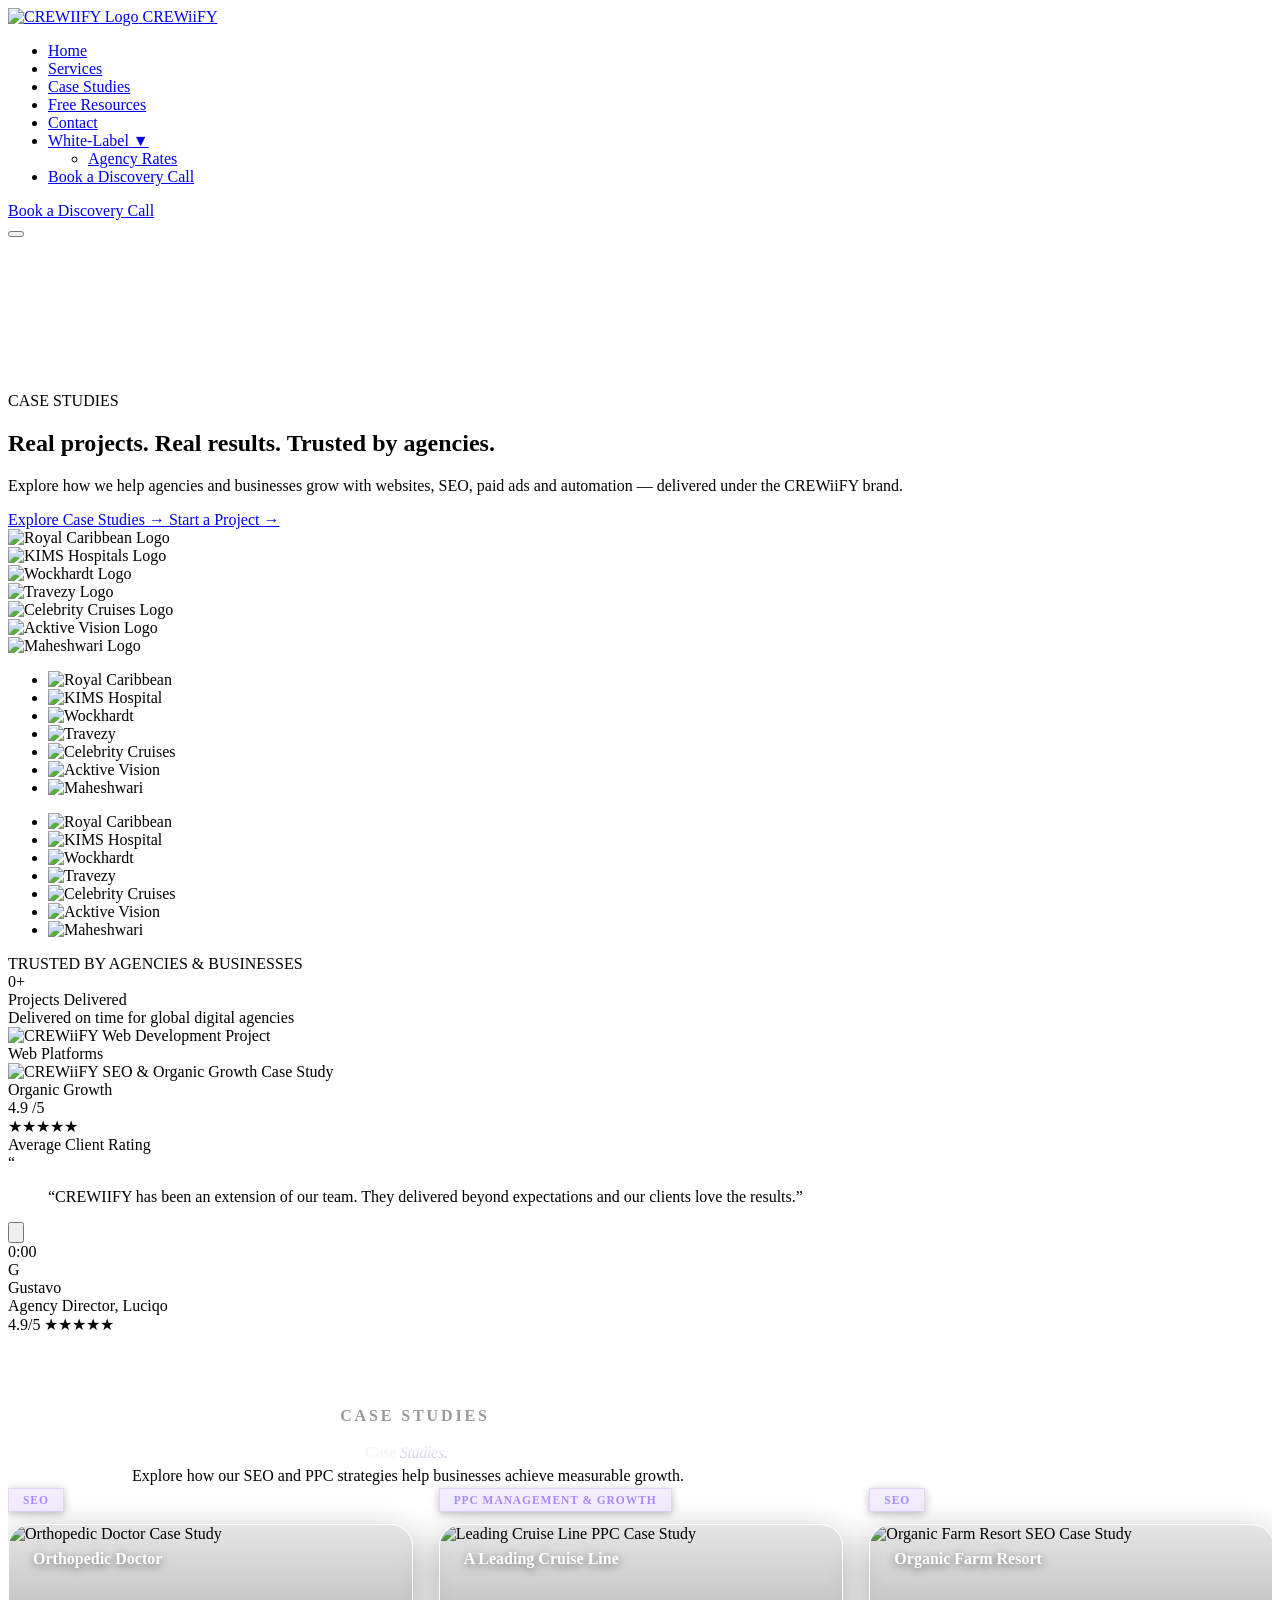
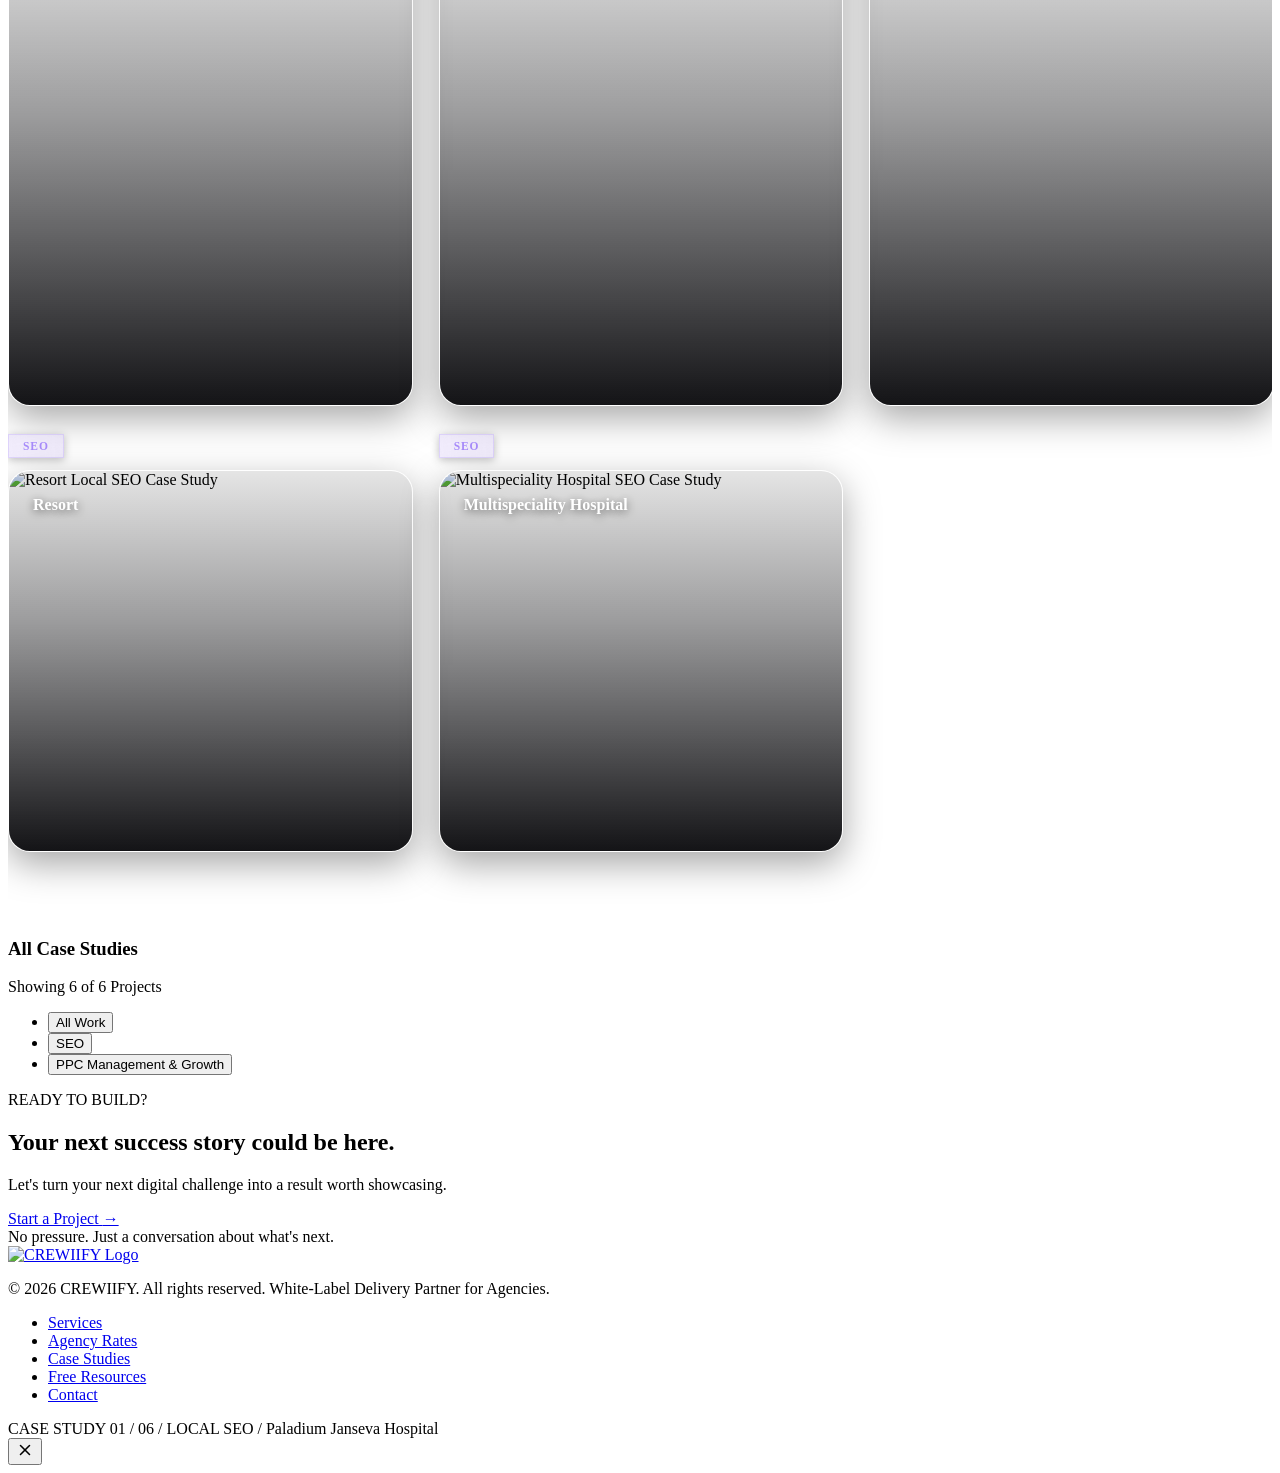
==== commit 9c4133d3: "Move Case Studies section from Services page to Case Studies page with All Case Studies counter" ====
--- a/case-studies.html
+++ b/case-studies.html
@@ -23,6 +23,7 @@
   <link rel="stylesheet" href="css/global.css">
   <link rel="stylesheet" href="css/navbar.css">
   <link rel="stylesheet" href="css/case-studies.css">
+  <link rel="stylesheet" href="css/portfolio.css">
   <link rel="stylesheet" href="css/responsive.css">
 
   <!-- Meta Pixel Code -->
@@ -378,6 +379,221 @@
       </div>
     </section>
 
+    <!-- Case Studies / Portfolio Masonry Section -->
+    <section class="portfolio" id="portfolio" aria-label="Case Studies">
+      <div class="container">
+
+        <!-- Header -->
+        <div class="portfolio__header animate-fade-up-1">
+          <div class="portfolio__badge">
+            <span class="portfolio__badge-dot"></span>
+            CASE STUDIES
+          </div>
+          <h2 class="portfolio__title">
+            Case <span class="portfolio__title-highlight">Studies.</span>
+          </h2>
+          <p class="portfolio__description">
+            Explore how our SEO and PPC strategies help businesses achieve measurable growth.
+          </p>
+        </div>
+
+        <!-- Responsive Masonry Grid (3 Columns Desktop) -->
+        <div class="portfolio__grid animate-fade-up-2">
+
+          <!-- Column 1 -->
+          <div class="portfolio__column">
+
+            <!-- Card 1: Orthopedic Doctor -->
+            <div class="portfolio__item">
+              <div class="portfolio__category-label">SEO</div>
+              <article class="portfolio__card portfolio__card--tall">
+                <div class="portfolio__card-media">
+                  <img
+                    src="https://images.unsplash.com/photo-1622253692010-333f2da6031d?auto=format&fit=crop&w=800&q=80"
+                    alt="Orthopedic Doctor Case Study" class="portfolio__card-img" loading="lazy">
+                </div>
+                <div class="portfolio__card-overlay-front">
+                  <div>
+                    <h3 class="portfolio__card-title">Orthopedic Doctor</h3>
+                    <p class="portfolio__card-desc portfolio__card-desc--mobile">
+                      Optimized local SEO and Google Business Profile to capture patient searches, climbing clinic calls
+                      from 60 to 345 in four months.
+                    </p>
+                    <a href="https://shaikhisrar33733-rgb.github.io/case-studies?category=seo#case-studies-grid"
+                      class="portfolio__mobile-btn">
+                      View Case Study <span class="portfolio__card-btn-arrow">→</span>
+                    </a>
+                  </div>
+                </div>
+                <div class="portfolio__card-panel-back">
+                  <p class="portfolio__card-desc">
+                    Optimized local SEO and Google Business Profile to capture patient searches, climbing clinic calls
+                    from 60 to 345 in four months.
+                  </p>
+                  <a href="https://shaikhisrar33733-rgb.github.io/case-studies?category=seo#case-studies-grid"
+                    class="portfolio__card-btn">
+                    View Case Study <span class="portfolio__card-btn-arrow">→</span>
+                  </a>
+                </div>
+              </article>
+            </div>
+
+            <!-- Card 2: Resort -->
+            <div class="portfolio__item">
+              <div class="portfolio__category-label">SEO</div>
+              <article class="portfolio__card portfolio__card--medium">
+                <div class="portfolio__card-media">
+                  <img
+                    src="https://images.unsplash.com/photo-1582719508461-905c673771fd?auto=format&fit=crop&w=800&q=80"
+                    alt="Resort Local SEO Case Study" class="portfolio__card-img" loading="lazy">
+                </div>
+                <div class="portfolio__card-overlay-front">
+                  <div>
+                    <h3 class="portfolio__card-title">Resort</h3>
+                    <p class="portfolio__card-desc portfolio__card-desc--mobile">
+                      Built out local SEO and off-page signals from a standing start, breaking into top-20 positions for
+                      competitive getaway searches.
+                    </p>
+                    <a href="https://shaikhisrar33733-rgb.github.io/case-studies?category=seo#case-studies-grid"
+                      class="portfolio__mobile-btn">
+                      View Case Study <span class="portfolio__card-btn-arrow">→</span>
+                    </a>
+                  </div>
+                </div>
+                <div class="portfolio__card-panel-back">
+                  <p class="portfolio__card-desc">
+                    Built out local SEO and off-page signals from a standing start, breaking into top-20 positions for
+                    competitive getaway searches.
+                  </p>
+                  <a href="https://shaikhisrar33733-rgb.github.io/case-studies?category=seo#case-studies-grid"
+                    class="portfolio__card-btn">
+                    View Case Study <span class="portfolio__card-btn-arrow">→</span>
+                  </a>
+                </div>
+              </article>
+            </div>
+
+          </div>
+
+          <!-- Column 2 -->
+          <div class="portfolio__column">
+
+            <!-- Card 3: A Leading Cruise Line -->
+            <div class="portfolio__item">
+              <div class="portfolio__category-label">PPC Management &amp; Growth</div>
+              <article class="portfolio__card portfolio__card--tall">
+                <div class="portfolio__card-media">
+                  <img src="https://images.unsplash.com/photo-1548574505-5e239809ee19?auto=format&fit=crop&w=800&q=80"
+                    alt="Leading Cruise Line PPC Case Study" class="portfolio__card-img" loading="lazy">
+                </div>
+                <div class="portfolio__card-overlay-front">
+                  <div>
+                    <h3 class="portfolio__card-title">A Leading Cruise Line</h3>
+                    <p class="portfolio__card-desc portfolio__card-desc--mobile">
+                      Rebuilt conversion tracking and restructured intent signals to drive cabin bookings, achieving 9x
+                      ROAS and $550K in monthly PPC revenue.
+                    </p>
+                    <a href="https://shaikhisrar33733-rgb.github.io/case-studies?category=ppc#case-studies-grid"
+                      class="portfolio__mobile-btn">
+                      View Case Study <span class="portfolio__card-btn-arrow">→</span>
+                    </a>
+                  </div>
+                </div>
+                <div class="portfolio__card-panel-back">
+                  <p class="portfolio__card-desc">
+                    Rebuilt conversion tracking and restructured intent signals to drive cabin bookings, achieving 9x
+                    ROAS and $550K in monthly PPC revenue.
+                  </p>
+                  <a href="https://shaikhisrar33733-rgb.github.io/case-studies?category=ppc#case-studies-grid"
+                    class="portfolio__card-btn">
+                    View Case Study <span class="portfolio__card-btn-arrow">→</span>
+                  </a>
+                </div>
+              </article>
+            </div>
+
+            <!-- Card 4: Multispeciality Hospital -->
+            <div class="portfolio__item">
+              <div class="portfolio__category-label">SEO</div>
+              <article class="portfolio__card portfolio__card--medium">
+                <div class="portfolio__card-media">
+                  <img
+                    src="https://images.unsplash.com/photo-1519494026892-80bbd2d6fd0d?auto=format&fit=crop&w=800&q=80"
+                    alt="Multispeciality Hospital SEO Case Study" class="portfolio__card-img" loading="lazy">
+                </div>
+                <div class="portfolio__card-overlay-front">
+                  <div>
+                    <h3 class="portfolio__card-title">Multispeciality Hospital</h3>
+                    <p class="portfolio__card-desc portfolio__card-desc--mobile">
+                      Improved local SEO and GMB ranking to surface high-intent searches, pulling in over 4,500
+                      qualified calls per month.
+                    </p>
+                    <a href="https://shaikhisrar33733-rgb.github.io/case-studies?category=seo#case-studies-grid"
+                      class="portfolio__mobile-btn">
+                      View Case Study <span class="portfolio__card-btn-arrow">→</span>
+                    </a>
+                  </div>
+                </div>
+                <div class="portfolio__card-panel-back">
+                  <p class="portfolio__card-desc">
+                    Improved local SEO and GMB ranking to surface high-intent searches, pulling in over 4,500 qualified
+                    calls per month.
+                  </p>
+                  <a href="https://shaikhisrar33733-rgb.github.io/case-studies?category=seo#case-studies-grid"
+                    class="portfolio__card-btn">
+                    View Case Study <span class="portfolio__card-btn-arrow">→</span>
+                  </a>
+                </div>
+              </article>
+            </div>
+
+          </div>
+
+          <!-- Column 3 -->
+          <div class="portfolio__column">
+
+            <!-- Card 5: Organic Farm Resort -->
+            <div class="portfolio__item">
+              <div class="portfolio__category-label">SEO</div>
+              <article class="portfolio__card portfolio__card--tall">
+                <div class="portfolio__card-media">
+                  <img
+                    src="https://images.unsplash.com/photo-1500651230702-0e2d8a49d4ad?auto=format&fit=crop&w=800&q=80"
+                    alt="Organic Farm Resort SEO Case Study" class="portfolio__card-img" loading="lazy">
+                </div>
+                <div class="portfolio__card-overlay-front">
+                  <div>
+                    <h3 class="portfolio__card-title">Organic Farm Resort</h3>
+                    <p class="portfolio__card-desc portfolio__card-desc--mobile">
+                      Rebuilt on-page structure and ran sustained off-page SEO, securing 16 first-page Google rankings
+                      with several holding #1–2 spots for over a year.
+                    </p>
+                    <a href="https://shaikhisrar33733-rgb.github.io/case-studies?category=seo#case-studies-grid"
+                      class="portfolio__mobile-btn">
+                      View Case Study <span class="portfolio__card-btn-arrow">→</span>
+                    </a>
+                  </div>
+                </div>
+                <div class="portfolio__card-panel-back">
+                  <p class="portfolio__card-desc">
+                    Rebuilt on-page structure and ran sustained off-page SEO, securing 16 first-page Google rankings
+                    with several holding #1–2 spots for over a year.
+                  </p>
+                  <a href="https://shaikhisrar33733-rgb.github.io/case-studies?category=seo#case-studies-grid"
+                    class="portfolio__card-btn">
+                    View Case Study <span class="portfolio__card-btn-arrow">→</span>
+                  </a>
+                </div>
+              </article>
+            </div>
+
+          </div>
+
+        </div>
+
+      </div>
+    </section>
+
     <!-- Section 3: Case Studies Portfolio Browsing -->
     <section class="cs-portfolio" id="case-studies-grid">
       <!-- Atmospheric Ambient Glow -->
@@ -387,6 +603,12 @@
 
         <!-- Case Studies Listing -->
         <div class="cs-grid-view" id="csGridView">
+
+          <!-- 2. All Case Studies Grid Header & Counter -->
+          <div class="cs-grid-header">
+            <h3 class="cs-grid-header__title">All Case Studies</h3>
+            <span class="cs-grid-header__count" id="csItemCount">Showing 6 of 6 Projects</span>
+          </div>
 
           <!-- 1. Category Filter Navigation -->
           <nav class="cs-filter-nav" aria-label="Case Study Category Filters">
@@ -409,12 +631,6 @@
             </ul>
           </nav>
 
-          <!-- 2. All Case Studies Grid Header & Counter -->
-          <div class="cs-grid-header">
-            <h3 class="cs-grid-header__title">All Case Studies</h3>
-            <span class="cs-grid-header__count" id="csItemCount">Showing 6 of 6 Projects</span>
-          </div>
-
           <!-- 3. Responsive Masonry-Inspired Case Study Grid -->
           <div class="cs-masonry-grid" id="csMasonryGrid">
             <!-- Rendered dynamically from case-studies.js -->
--- a/css/portfolio.css
+++ b/css/portfolio.css
@@ -0,0 +1,398 @@
+/* portfolio.css - Portfolio / Case Studies Masonry Showcase Section */
+
+.portfolio {
+  position: relative;
+  padding: var(--section-padding-y, clamp(52px, 5.2vw, 80px)) 0;
+  background-color: var(--color-bg-dark);
+  color: var(--color-text-main);
+  overflow: hidden;
+}
+
+/* Header */
+.portfolio__header {
+  text-align: center;
+  max-width: 800px;
+  margin: 0 auto var(--space-3xl) auto;
+  display: flex;
+  flex-direction: column;
+  align-items: center;
+}
+
+/* Pill Badge */
+.portfolio__badge {
+  display: inline-flex;
+  align-items: center;
+  gap: 8px;
+  padding: 0.4rem 1.25rem;
+  border-radius: var(--radius-pill);
+  border: 1px solid var(--color-purple-border);
+  background: var(--color-purple-pill-bg);
+  backdrop-filter: blur(8px);
+  -webkit-backdrop-filter: blur(8px);
+  font-size: var(--font-size-xs);
+  font-weight: 600;
+  letter-spacing: 0.18em;
+  text-transform: uppercase;
+  color: #9A9A9A;
+  margin-bottom: var(--space-xl);
+}
+
+.portfolio__badge-dot {
+  width: 6px;
+  height: 6px;
+  border-radius: 50%;
+  background-color: var(--color-primary);
+  box-shadow: 0 0 6px var(--color-primary);
+}
+
+/* Title & Description */
+.portfolio__title {
+  font-size: var(--font-size-3xl);
+  font-weight: 800;
+  line-height: 1.15;
+  letter-spacing: -0.02em;
+  color: #F5F5F5;
+  margin-bottom: var(--space-md);
+}
+
+.portfolio__title-highlight {
+  font-style: italic;
+  font-weight: 400;
+  color: #F5F5F5;
+  background: linear-gradient(180deg, #F5F5F5 0%, #BCC5D8 100%);
+  -webkit-background-clip: text;
+  background-clip: text;
+  -webkit-text-fill-color: transparent;
+  display: inline-block;
+  padding-right: 4px;
+}
+
+.portfolio__description {
+  font-size: var(--font-size-md);
+  font-weight: 400;
+  color: var(--color-text-muted);
+  line-height: 1.6;
+  max-width: 650px;
+  margin: 0 auto;
+}
+
+/* Masonry Layout Container (3-Column Desktop Grid) */
+.portfolio__grid {
+  display: grid;
+  grid-template-columns: repeat(3, 1fr);
+  gap: 28px;
+  align-items: start;
+  width: 100%;
+}
+
+.portfolio__column {
+  display: flex;
+  flex-direction: column;
+  gap: 28px;
+}
+
+/* Card Item Container with Category Label Above Card */
+.portfolio__item {
+  display: flex;
+  flex-direction: column;
+  gap: 12px;
+  width: 100%;
+}
+
+.portfolio__category-label {
+  align-self: flex-start;
+  display: inline-flex;
+  align-items: center;
+  font-size: 0.72rem;
+  font-weight: 700;
+  letter-spacing: 0.08em;
+  text-transform: uppercase;
+  color: #A78BFA;
+  background: rgba(139, 92, 246, 0.1);
+  border: 1px solid rgba(167, 139, 250, 0.25);
+  backdrop-filter: blur(8px);
+  -webkit-backdrop-filter: blur(8px);
+  padding: 5px 14px;
+  border-radius: var(--radius-pill);
+  box-shadow: 0 2px 8px rgba(0, 0, 0, 0.25);
+}
+
+.portfolio__card-desc--mobile {
+  display: none;
+}
+
+/* Card Component (3D Perspective Base Container) */
+.portfolio__card {
+  position: relative;
+  width: 100%;
+  border-radius: 22px;
+  background: var(--color-bg-card);
+  border: 1px solid rgba(255, 255, 255, 0.08);
+  overflow: hidden;
+  box-shadow: 0 12px 36px rgba(0, 0, 0, 0.35);
+  perspective: 1000px; /* Enables 3D reveal depth */
+  transition: transform 400ms cubic-bezier(0.16, 1, 0.3, 1),
+              border-color 350ms ease,
+              box-shadow 350ms ease;
+  cursor: pointer;
+}
+
+/* Variable Card Aspect Ratios for Editorial Masonry Rhythm */
+.portfolio__card--tall {
+  min-height: 480px;
+}
+
+.portfolio__card--medium {
+  min-height: 380px;
+}
+
+.portfolio__card--short {
+  min-height: 320px;
+}
+
+/* Card Media / Image Wrapper */
+.portfolio__card-media {
+  position: absolute;
+  inset: 0;
+  width: 100%;
+  height: 100%;
+  z-index: 1;
+  transform-origin: center bottom;
+  transition: transform 600ms cubic-bezier(0.16, 1, 0.3, 1),
+              filter 600ms cubic-bezier(0.16, 1, 0.3, 1);
+}
+
+.portfolio__card-img {
+  width: 100%;
+  height: 100%;
+  object-fit: cover;
+  display: block;
+  transition: transform 600ms cubic-bezier(0.16, 1, 0.3, 1);
+}
+
+/* Front Side Dark Gradient Overlay */
+.portfolio__card-overlay-front {
+  position: absolute;
+  inset: 0;
+  z-index: 2;
+  background: linear-gradient(180deg, rgba(0, 0, 0, 0.1) 0%, rgba(5, 5, 8, 0.4) 40%, rgba(5, 5, 8, 0.94) 100%);
+  display: flex;
+  flex-direction: column;
+  justify-content: space-between;
+  padding: 24px;
+  pointer-events: none;
+  transition: opacity 500ms ease;
+}
+
+.portfolio__card-badge {
+  align-self: flex-start;
+  display: inline-flex;
+  align-items: center;
+  font-size: var(--font-size-xs);
+  font-weight: 600;
+  letter-spacing: 0.08em;
+  color: #FFFFFF;
+  background: rgba(10, 10, 14, 0.75);
+  border: 1px solid var(--color-purple-border);
+  backdrop-filter: blur(8px);
+  -webkit-backdrop-filter: blur(8px);
+  padding: 5px 14px;
+  border-radius: var(--radius-pill);
+  box-shadow: 0 4px 12px rgba(0, 0, 0, 0.4);
+}
+
+.portfolio__card-title {
+  font-size: var(--font-size-xl);
+  font-weight: 700;
+  color: #FFFFFF;
+  line-height: 1.25;
+  margin-top: auto;
+  text-shadow: 0 2px 10px rgba(0, 0, 0, 0.6);
+}
+
+/* Back Side Reveal Panel (Desktop Book/Page Reveal Effect) */
+.portfolio__card-panel-back {
+  position: absolute;
+  inset: 0;
+  z-index: 3;
+  background: rgba(12, 10, 20, 0.94);
+  backdrop-filter: blur(16px);
+  -webkit-backdrop-filter: blur(16px);
+  border-radius: 22px;
+  padding: 32px 28px;
+  display: flex;
+  flex-direction: column;
+  justify-content: center;
+  align-items: flex-start;
+  gap: 16px;
+  opacity: 0;
+  transform: translateY(100%); /* Slides up from bottom */
+  transition: transform 600ms cubic-bezier(0.16, 1, 0.3, 1),
+              opacity 500ms cubic-bezier(0.16, 1, 0.3, 1);
+}
+
+.portfolio__card-panel-title {
+  font-size: var(--font-size-lg);
+  font-weight: 700;
+  color: #FFFFFF;
+  line-height: 1.3;
+}
+
+.portfolio__card-desc {
+  font-size: var(--font-size-sm);
+  color: var(--color-text-muted);
+  line-height: 1.6;
+  font-weight: 400;
+}
+
+.portfolio__card-btn {
+  display: inline-flex;
+  align-items: center;
+  gap: 8px;
+  padding: 0.65rem 1.4rem;
+  font-size: var(--font-size-xs);
+  font-weight: 600;
+  letter-spacing: 0.04em;
+  color: #FFFFFF;
+  background: var(--color-primary);
+  border-radius: var(--radius-pill);
+  text-decoration: none;
+  box-shadow: 0 4px 16px var(--color-primary-glow);
+  transition: background-color 250ms ease, box-shadow 250ms ease, transform 250ms ease;
+}
+
+.portfolio__card-btn-arrow {
+  display: inline-block;
+  transition: transform 250ms ease;
+}
+
+.portfolio__card-btn:hover {
+  background: var(--color-primary-hover);
+  box-shadow: 0 6px 22px var(--color-primary-glow);
+}
+
+.portfolio__card-btn:hover .portfolio__card-btn-arrow {
+  transform: translateX(4px);
+}
+
+/* DESKTOP HOVER MICRO-INTERACTIONS & 3D REVEAL */
+@media (min-width: 993px) {
+  .portfolio__card:hover {
+    transform: translateY(-8px);
+    border-color: var(--color-purple-border);
+    box-shadow: 0 20px 48px rgba(0, 0, 0, 0.5),
+                0 0 24px var(--color-primary-glow);
+  }
+
+  /* 3D tilt image slightly on hover */
+  .portfolio__card:hover .portfolio__card-media {
+    transform: rotateX(12deg) scale(1.05);
+    filter: brightness(0.7);
+  }
+
+  .portfolio__card:hover .portfolio__card-img {
+    transform: scale(1.08);
+  }
+
+  /* Fade out front title & slide up back information panel */
+  .portfolio__card:hover .portfolio__card-overlay-front {
+    opacity: 0.15;
+  }
+
+  .portfolio__card:hover .portfolio__card-panel-back {
+    opacity: 1;
+    transform: translateY(0);
+  }
+}
+
+/* MOBILE & TABLET DIRECT ACTION OVERLAY (NO FLIP) */
+.portfolio__mobile-btn {
+  display: none; /* Hidden desktop */
+}
+
+@media (max-width: 992px) {
+  /* Tablet 2-Column Grid */
+  .portfolio__grid {
+    grid-template-columns: repeat(2, 1fr);
+    gap: 20px;
+  }
+
+  .portfolio__column:nth-child(3) {
+    display: flex;
+    grid-column: 1 / -1;
+  }
+
+  .portfolio__card-desc--mobile {
+    display: block;
+    font-size: var(--font-size-sm);
+    color: #D1D5DB;
+    line-height: 1.55;
+    margin-top: 10px;
+    margin-bottom: 6px;
+  }
+
+  .portfolio__card--tall,
+  .portfolio__card--medium,
+  .portfolio__card--short {
+    min-height: 360px;
+  }
+
+  /* Direct Touch Interaction for Mobile & Tablet */
+  .portfolio__card-panel-back {
+    display: none !important; /* Disable hidden back panel on touch */
+  }
+
+  .portfolio__card-overlay-front {
+    opacity: 1 !important;
+    background: linear-gradient(180deg, rgba(0, 0, 0, 0.05) 0%, rgba(5, 5, 8, 0.5) 30%, rgba(5, 5, 8, 0.95) 100%);
+    padding: 22px;
+  }
+
+  .portfolio__mobile-btn {
+    display: inline-flex;
+    align-items: center;
+    gap: 6px;
+    margin-top: 12px;
+    padding: 0.55rem 1.2rem;
+    font-size: var(--font-size-xs);
+    font-weight: 600;
+    color: #FFFFFF;
+    background: var(--color-primary);
+    border-radius: var(--radius-pill);
+    text-decoration: none;
+    box-shadow: 0 4px 14px var(--color-primary-glow);
+    align-self: flex-start;
+  }
+
+  .portfolio {
+    padding: var(--space-3-5xl) 0;
+  }
+}
+
+@media (max-width: 768px) {
+  .portfolio {
+    padding: var(--space-3xl) 0;
+  }
+}
+
+@media (max-width: 640px) {
+  /* Mobile Single-Column Stacking */
+  .portfolio__grid {
+    grid-template-columns: 1fr;
+    gap: 20px;
+  }
+
+  .portfolio__column {
+    gap: 20px;
+  }
+
+  .portfolio__column:nth-child(3) {
+    grid-column: auto;
+  }
+
+  .portfolio__card--tall,
+  .portfolio__card--medium,
+  .portfolio__card--short {
+    min-height: 320px;
+  }
+}
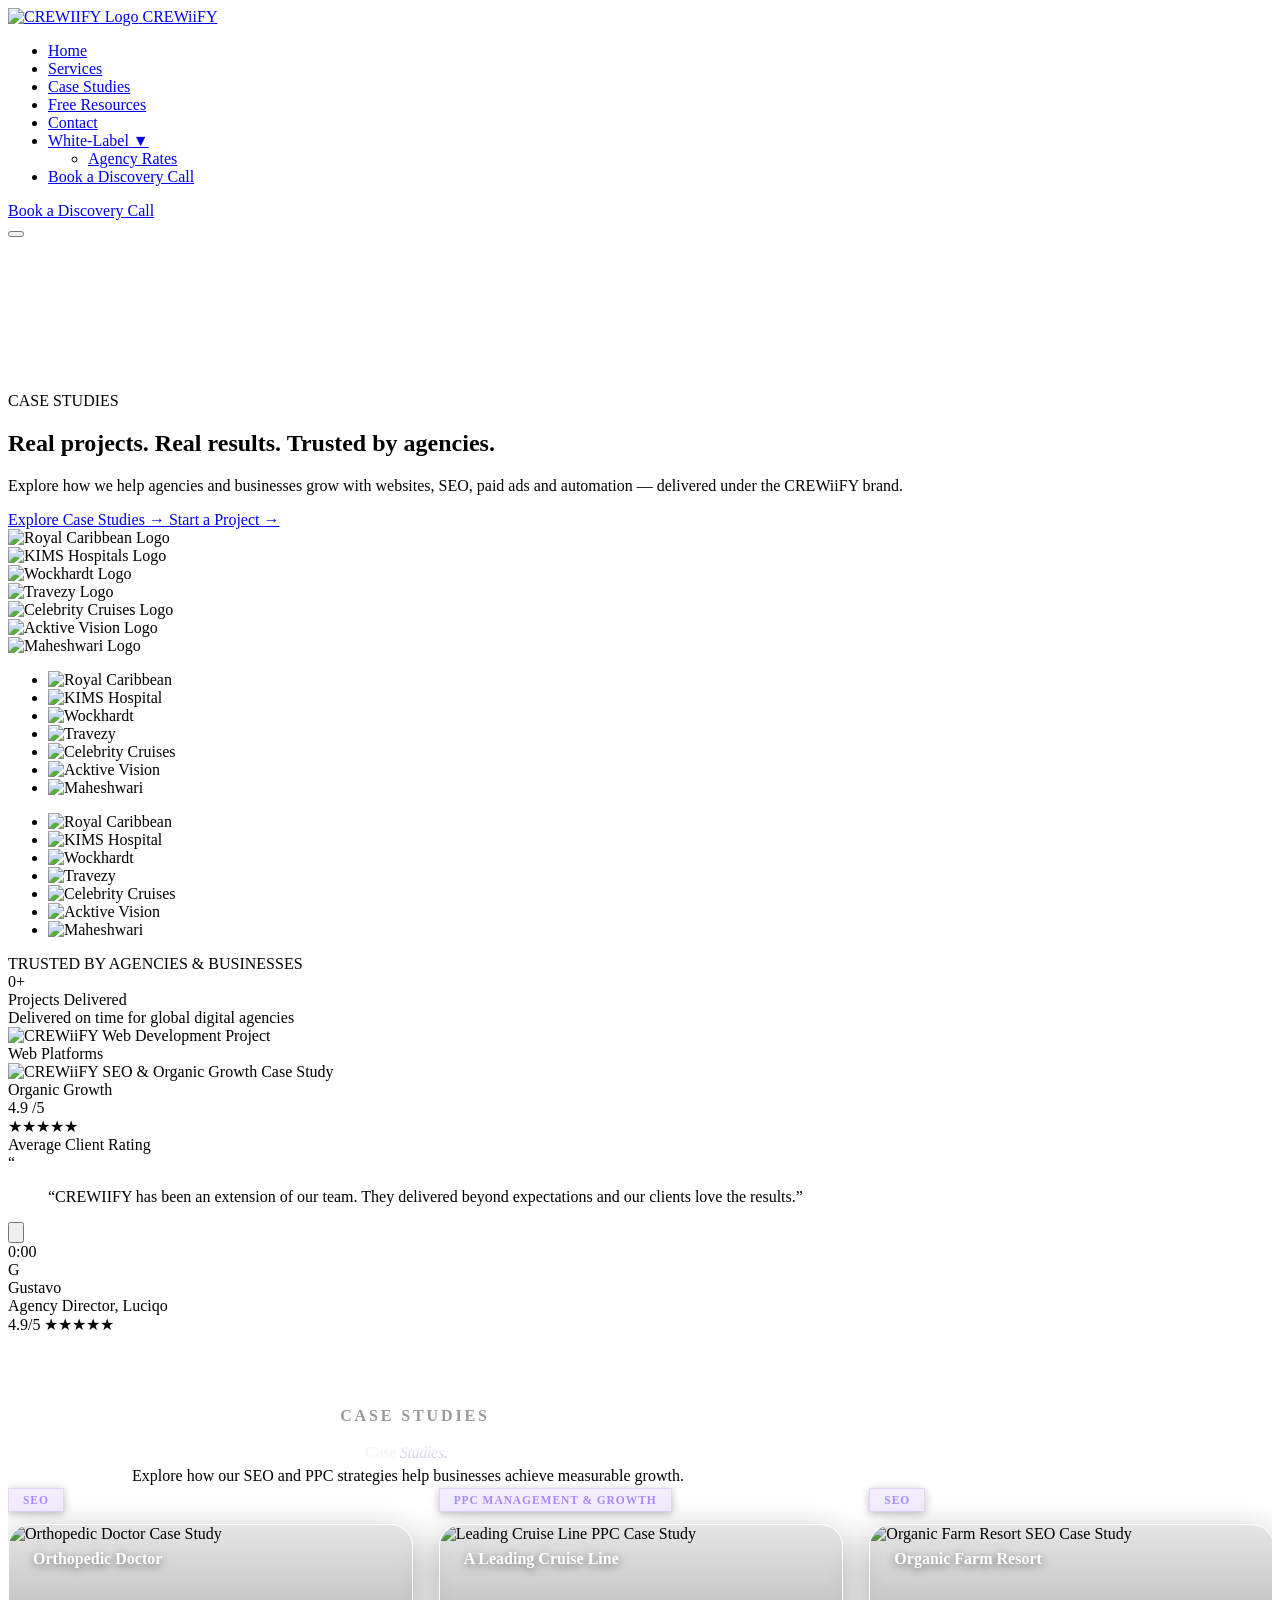
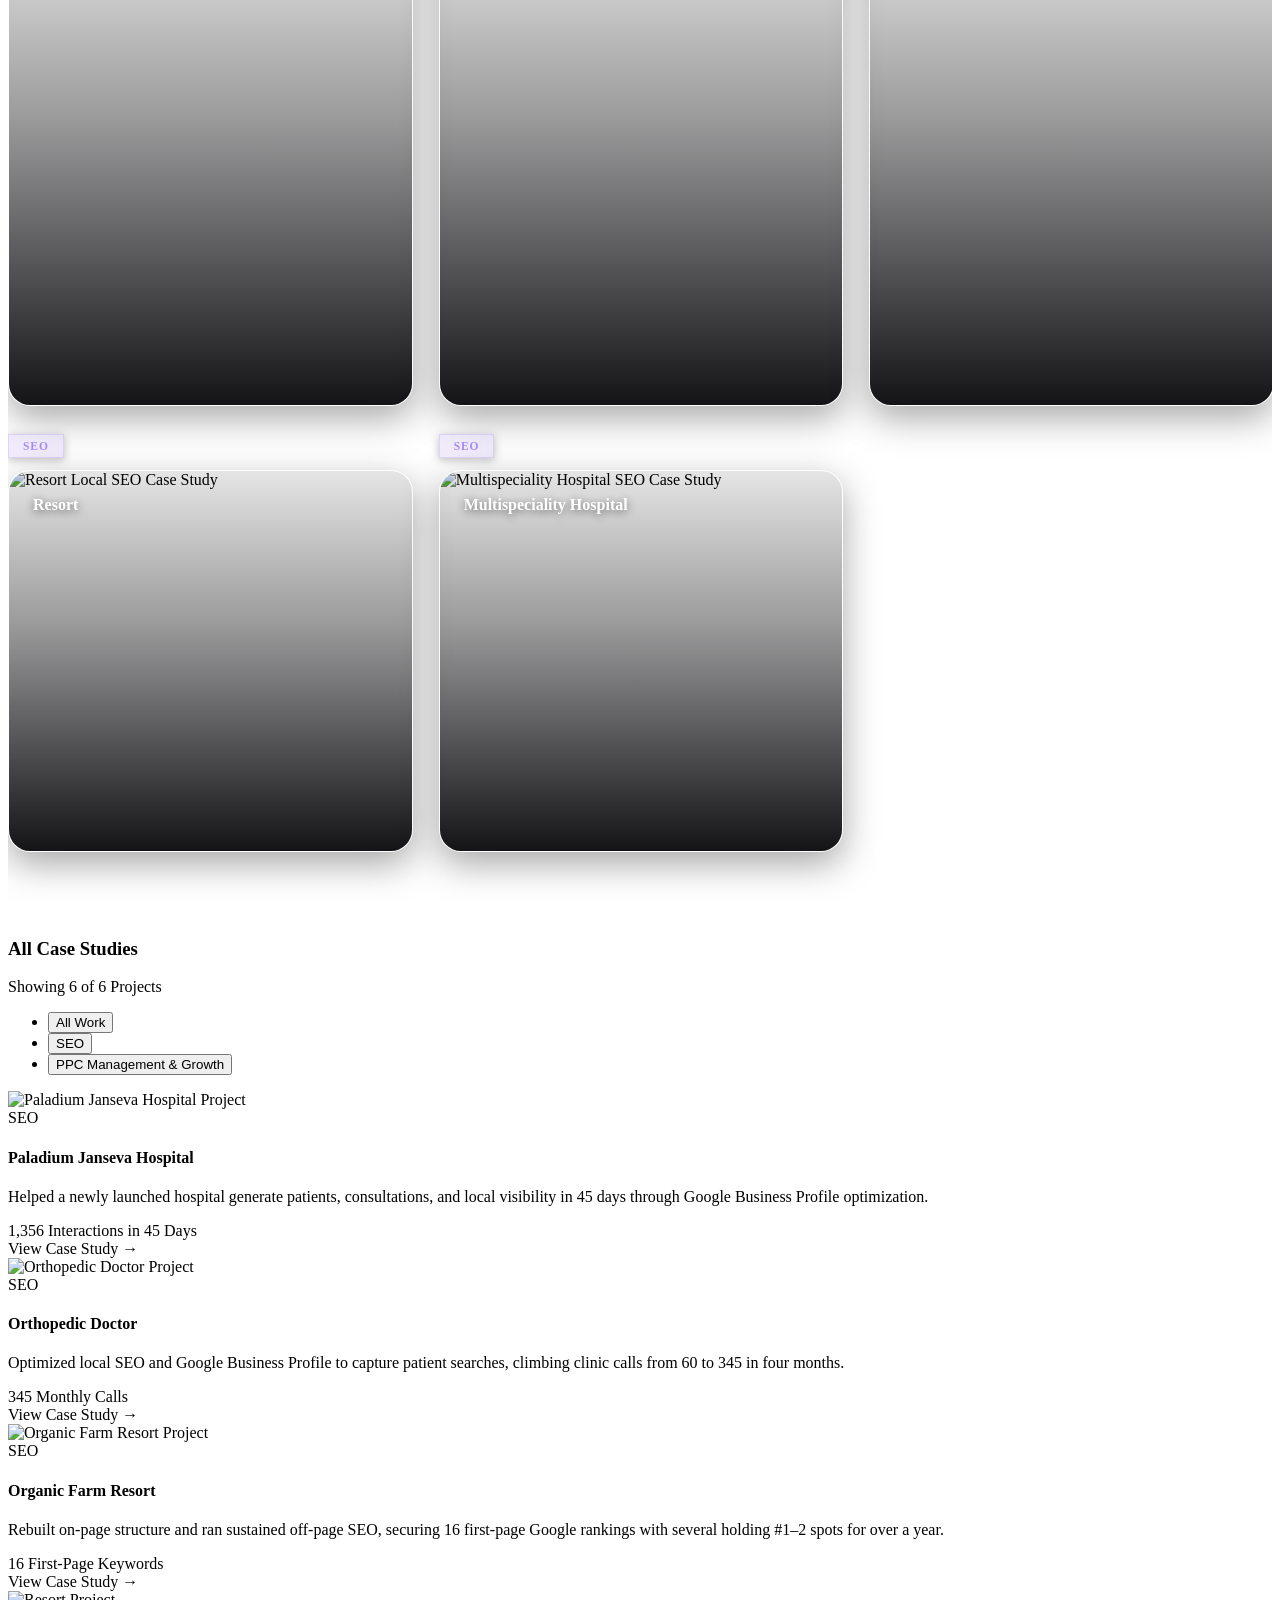
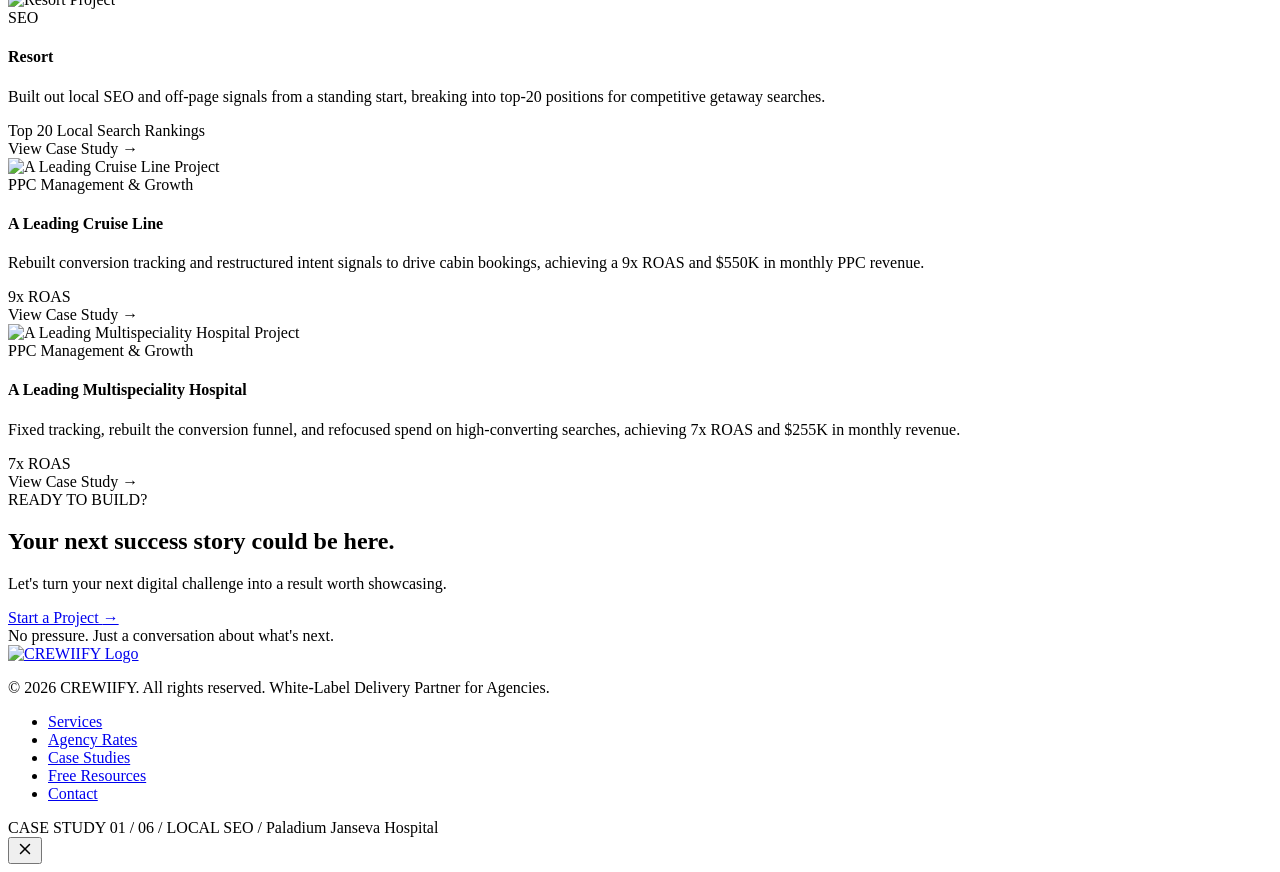
==== commit e4bd7632: "Add All Case Studies section with 6 project cards below existing Case Studies section" ====
--- a/case-studies.html
+++ b/case-studies.html
@@ -633,7 +633,149 @@
 
           <!-- 3. Responsive Masonry-Inspired Case Study Grid -->
           <div class="cs-masonry-grid" id="csMasonryGrid">
-            <!-- Rendered dynamically from case-studies.js -->
+            <!-- Project 1: Paladium Janseva Hospital -->
+            <article class="cs-card cs-card--tall animate-fade-up-1" data-id="paladium-janseva" tabindex="0" role="button" aria-label="View Paladium Janseva Hospital Case Study Preview">
+              <div class="cs-card__media">
+                <img src="https://shaikhisrar33733-rgb.github.io/crewiify-portfolio/assets/case-studies/palladium/coverimage.jpeg" alt="Paladium Janseva Hospital Project" class="cs-card__img" style="object-position: center 25%;" loading="lazy">
+                <div class="cs-card__overlay"></div>
+                <div class="cs-card__tag-wrap">
+                  <span class="cs-tag cs-tag--category">SEO</span>
+                </div>
+              </div>
+              <div class="cs-card__body">
+                <h4 class="cs-card__title">Paladium Janseva Hospital</h4>
+                <p class="cs-card__desc">Helped a newly launched hospital generate patients, consultations, and local visibility in 45 days through Google Business Profile optimization.</p>
+                <div class="cs-card__footer">
+                  <div class="cs-card__metric-badge">
+                    <span class="cs-card__metric-val">1,356</span>
+                    <span class="cs-card__metric-lbl">Interactions in 45 Days</span>
+                  </div>
+                  <span class="cs-card__affordance" aria-hidden="true">
+                    View Case Study →
+                  </span>
+                </div>
+              </div>
+            </article>
+
+            <!-- Project 2: Orthopedic Doctor -->
+            <article class="cs-card cs-card--medium animate-fade-up-2" data-id="orthopedic-doctor-seo" tabindex="0" role="button" aria-label="View Orthopedic Doctor Case Study Preview">
+              <div class="cs-card__media">
+                <img src="https://images.unsplash.com/photo-1622253692010-333f2da6031d?auto=format&fit=crop&w=800&q=80" alt="Orthopedic Doctor Project" class="cs-card__img" style="object-position: center 22%;" loading="lazy">
+                <div class="cs-card__overlay"></div>
+                <div class="cs-card__tag-wrap">
+                  <span class="cs-tag cs-tag--category">SEO</span>
+                </div>
+              </div>
+              <div class="cs-card__body">
+                <h4 class="cs-card__title">Orthopedic Doctor</h4>
+                <p class="cs-card__desc">Optimized local SEO and Google Business Profile to capture patient searches, climbing clinic calls from 60 to 345 in four months.</p>
+                <div class="cs-card__footer">
+                  <div class="cs-card__metric-badge">
+                    <span class="cs-card__metric-val">345</span>
+                    <span class="cs-card__metric-lbl">Monthly Calls</span>
+                  </div>
+                  <span class="cs-card__affordance" aria-hidden="true">
+                    View Case Study →
+                  </span>
+                </div>
+              </div>
+            </article>
+
+            <!-- Project 3: Organic Farm Resort -->
+            <article class="cs-card cs-card--tall animate-fade-up-3" data-id="organic-farm-resort-seo" tabindex="0" role="button" aria-label="View Organic Farm Resort Case Study Preview">
+              <div class="cs-card__media">
+                <img src="https://images.unsplash.com/photo-1500651230702-0e2d8a49d4ad?auto=format&fit=crop&w=800&q=80" alt="Organic Farm Resort Project" class="cs-card__img" style="object-position: center center;" loading="lazy">
+                <div class="cs-card__overlay"></div>
+                <div class="cs-card__tag-wrap">
+                  <span class="cs-tag cs-tag--category">SEO</span>
+                </div>
+              </div>
+              <div class="cs-card__body">
+                <h4 class="cs-card__title">Organic Farm Resort</h4>
+                <p class="cs-card__desc">Rebuilt on-page structure and ran sustained off-page SEO, securing 16 first-page Google rankings with several holding #1–2 spots for over a year.</p>
+                <div class="cs-card__footer">
+                  <div class="cs-card__metric-badge">
+                    <span class="cs-card__metric-val">16</span>
+                    <span class="cs-card__metric-lbl">First-Page Keywords</span>
+                  </div>
+                  <span class="cs-card__affordance" aria-hidden="true">
+                    View Case Study →
+                  </span>
+                </div>
+              </div>
+            </article>
+
+            <!-- Project 4: Resort -->
+            <article class="cs-card cs-card--medium animate-fade-up-1" data-id="resort-local-seo" tabindex="0" role="button" aria-label="View Resort Case Study Preview">
+              <div class="cs-card__media">
+                <img src="https://images.unsplash.com/photo-1582719508461-905c673771fd?auto=format&fit=crop&w=800&q=80" alt="Resort Project" class="cs-card__img" style="object-position: center 45%;" loading="lazy">
+                <div class="cs-card__overlay"></div>
+                <div class="cs-card__tag-wrap">
+                  <span class="cs-tag cs-tag--category">SEO</span>
+                </div>
+              </div>
+              <div class="cs-card__body">
+                <h4 class="cs-card__title">Resort</h4>
+                <p class="cs-card__desc">Built out local SEO and off-page signals from a standing start, breaking into top-20 positions for competitive getaway searches.</p>
+                <div class="cs-card__footer">
+                  <div class="cs-card__metric-badge">
+                    <span class="cs-card__metric-val">Top 20</span>
+                    <span class="cs-card__metric-lbl">Local Search Rankings</span>
+                  </div>
+                  <span class="cs-card__affordance" aria-hidden="true">
+                    View Case Study →
+                  </span>
+                </div>
+              </div>
+            </article>
+
+            <!-- Project 5: A Leading Cruise Line -->
+            <article class="cs-card cs-card--tall animate-fade-up-2" data-id="leading-cruise-line-ppc" tabindex="0" role="button" aria-label="View A Leading Cruise Line Case Study Preview">
+              <div class="cs-card__media">
+                <img src="https://images.unsplash.com/photo-1548574505-5e239809ee19?auto=format&fit=crop&w=800&q=80" alt="A Leading Cruise Line Project" class="cs-card__img" style="object-position: center center;" loading="lazy">
+                <div class="cs-card__overlay"></div>
+                <div class="cs-card__tag-wrap">
+                  <span class="cs-tag cs-tag--category">PPC Management &amp; Growth</span>
+                </div>
+              </div>
+              <div class="cs-card__body">
+                <h4 class="cs-card__title">A Leading Cruise Line</h4>
+                <p class="cs-card__desc">Rebuilt conversion tracking and restructured intent signals to drive cabin bookings, achieving a 9x ROAS and $550K in monthly PPC revenue.</p>
+                <div class="cs-card__footer">
+                  <div class="cs-card__metric-badge">
+                    <span class="cs-card__metric-val">9x</span>
+                    <span class="cs-card__metric-lbl">ROAS</span>
+                  </div>
+                  <span class="cs-card__affordance" aria-hidden="true">
+                    View Case Study →
+                  </span>
+                </div>
+              </div>
+            </article>
+
+            <!-- Project 6: A Leading Multispeciality Hospital -->
+            <article class="cs-card cs-card--medium animate-fade-up-3" data-id="leading-multispeciality-hospital-ppc" tabindex="0" role="button" aria-label="View A Leading Multispeciality Hospital Case Study Preview">
+              <div class="cs-card__media">
+                <img src="https://images.unsplash.com/photo-1586773860418-d37222d8fce3?auto=format&fit=crop&w=800&q=80" alt="A Leading Multispeciality Hospital Project" class="cs-card__img" style="object-position: center 30%;" loading="lazy">
+                <div class="cs-card__overlay"></div>
+                <div class="cs-card__tag-wrap">
+                  <span class="cs-tag cs-tag--category">PPC Management &amp; Growth</span>
+                </div>
+              </div>
+              <div class="cs-card__body">
+                <h4 class="cs-card__title">A Leading Multispeciality Hospital</h4>
+                <p class="cs-card__desc">Fixed tracking, rebuilt the conversion funnel, and refocused spend on high-converting searches, achieving 7x ROAS and $255K in monthly revenue.</p>
+                <div class="cs-card__footer">
+                  <div class="cs-card__metric-badge">
+                    <span class="cs-card__metric-val">7x</span>
+                    <span class="cs-card__metric-lbl">ROAS</span>
+                  </div>
+                  <span class="cs-card__affordance" aria-hidden="true">
+                    View Case Study →
+                  </span>
+                </div>
+              </div>
+            </article>
           </div>
 
         </div>
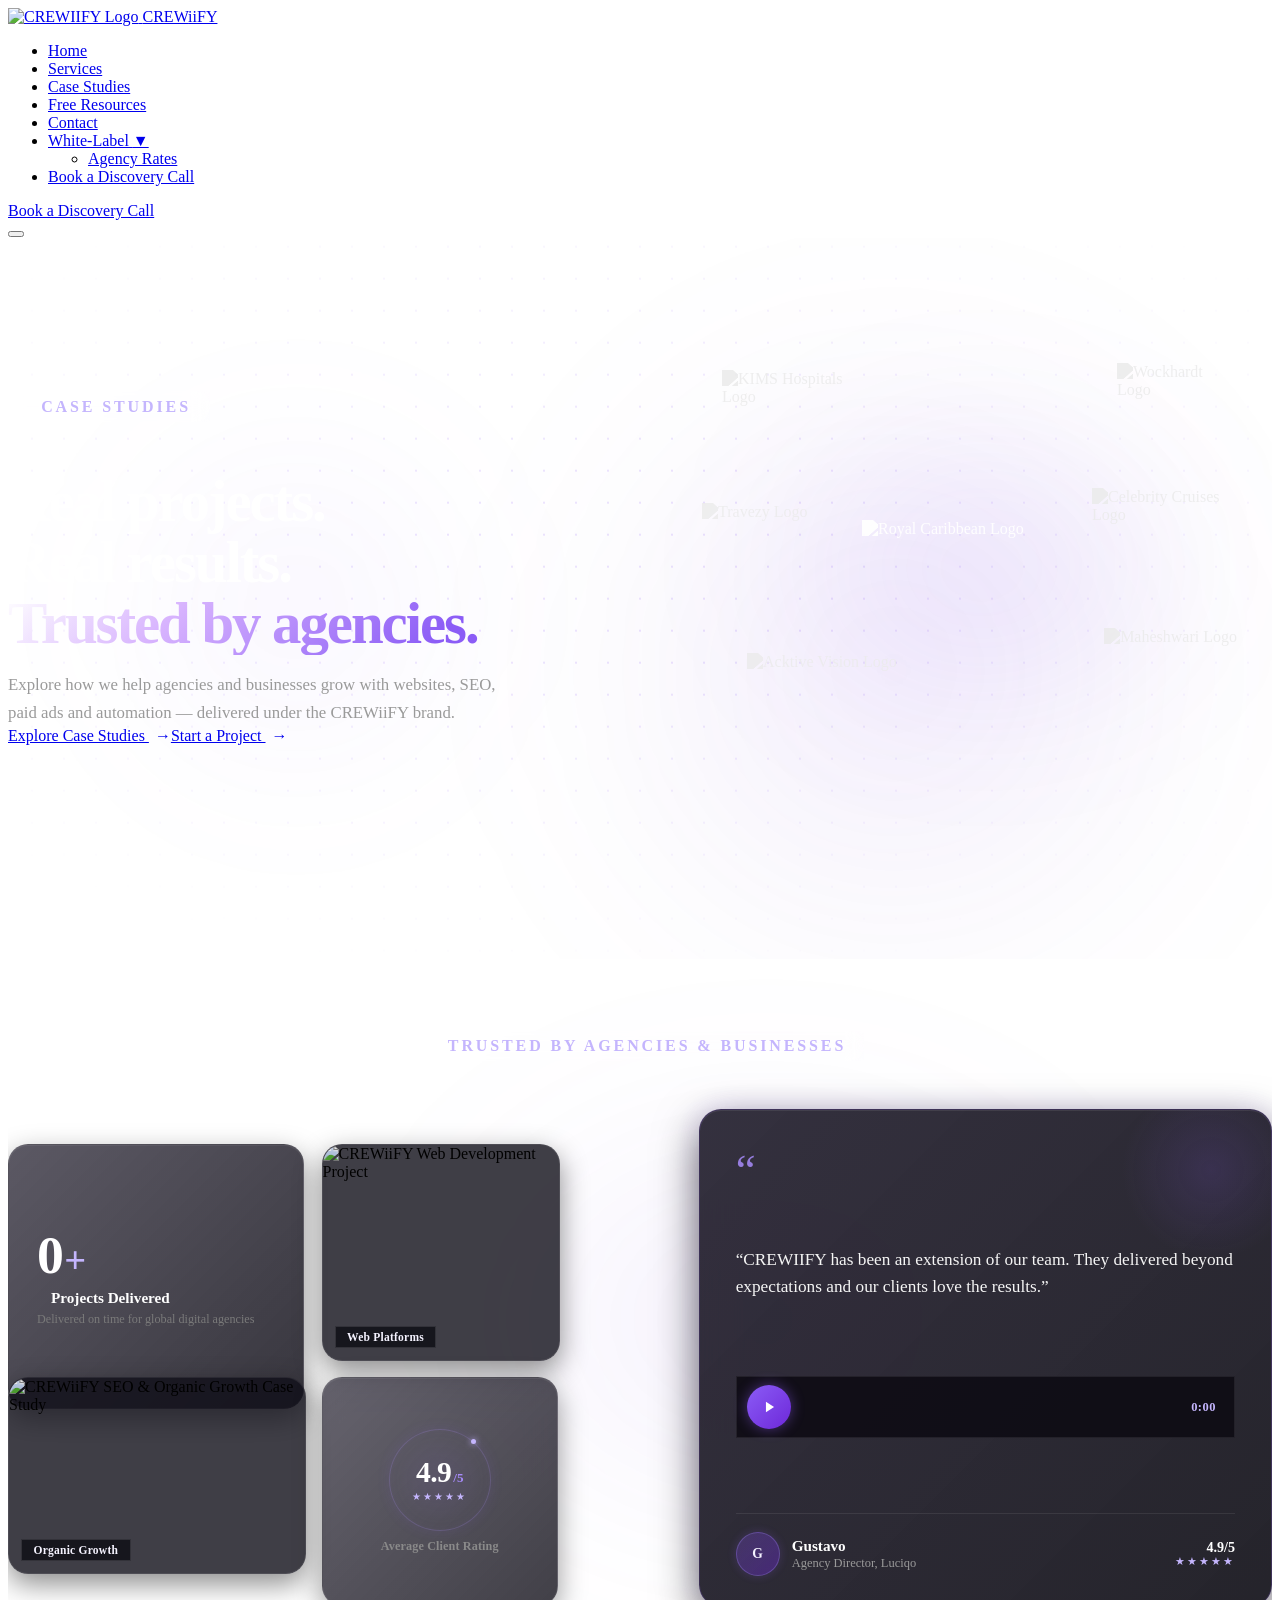
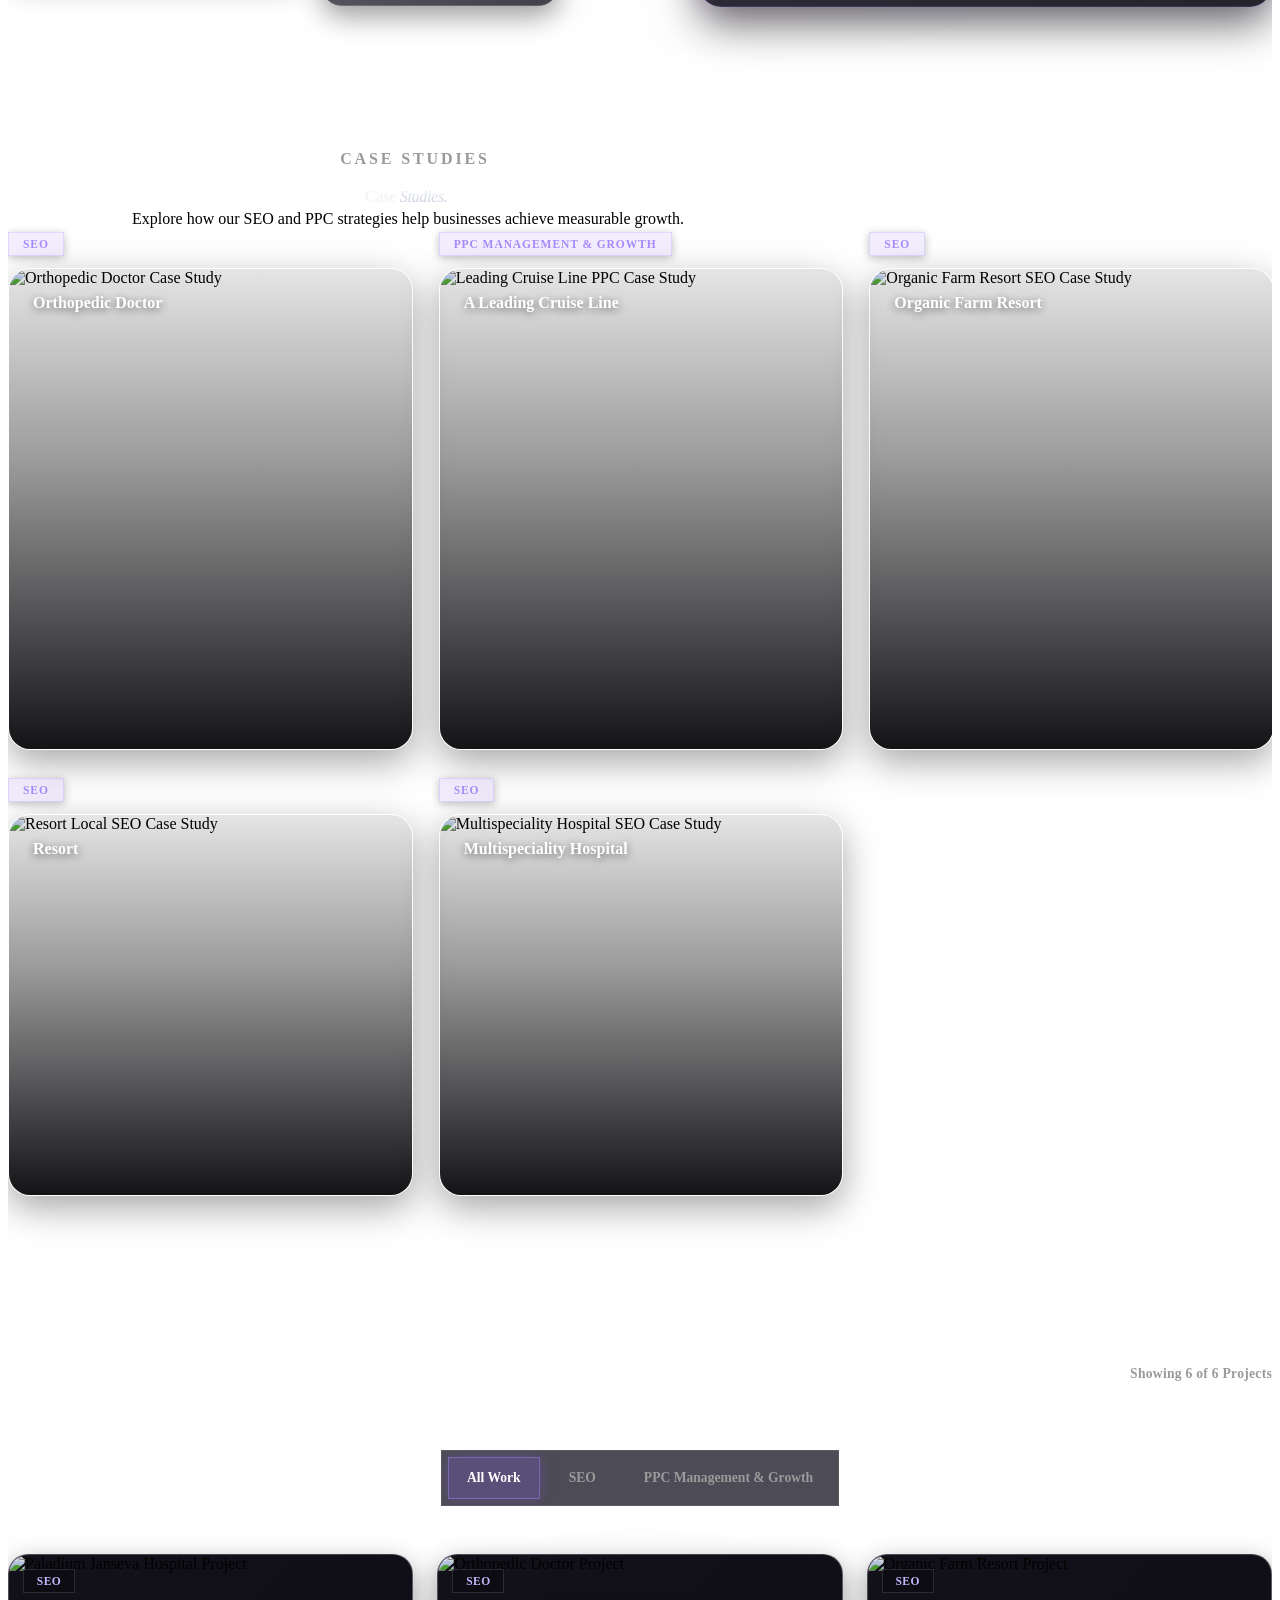
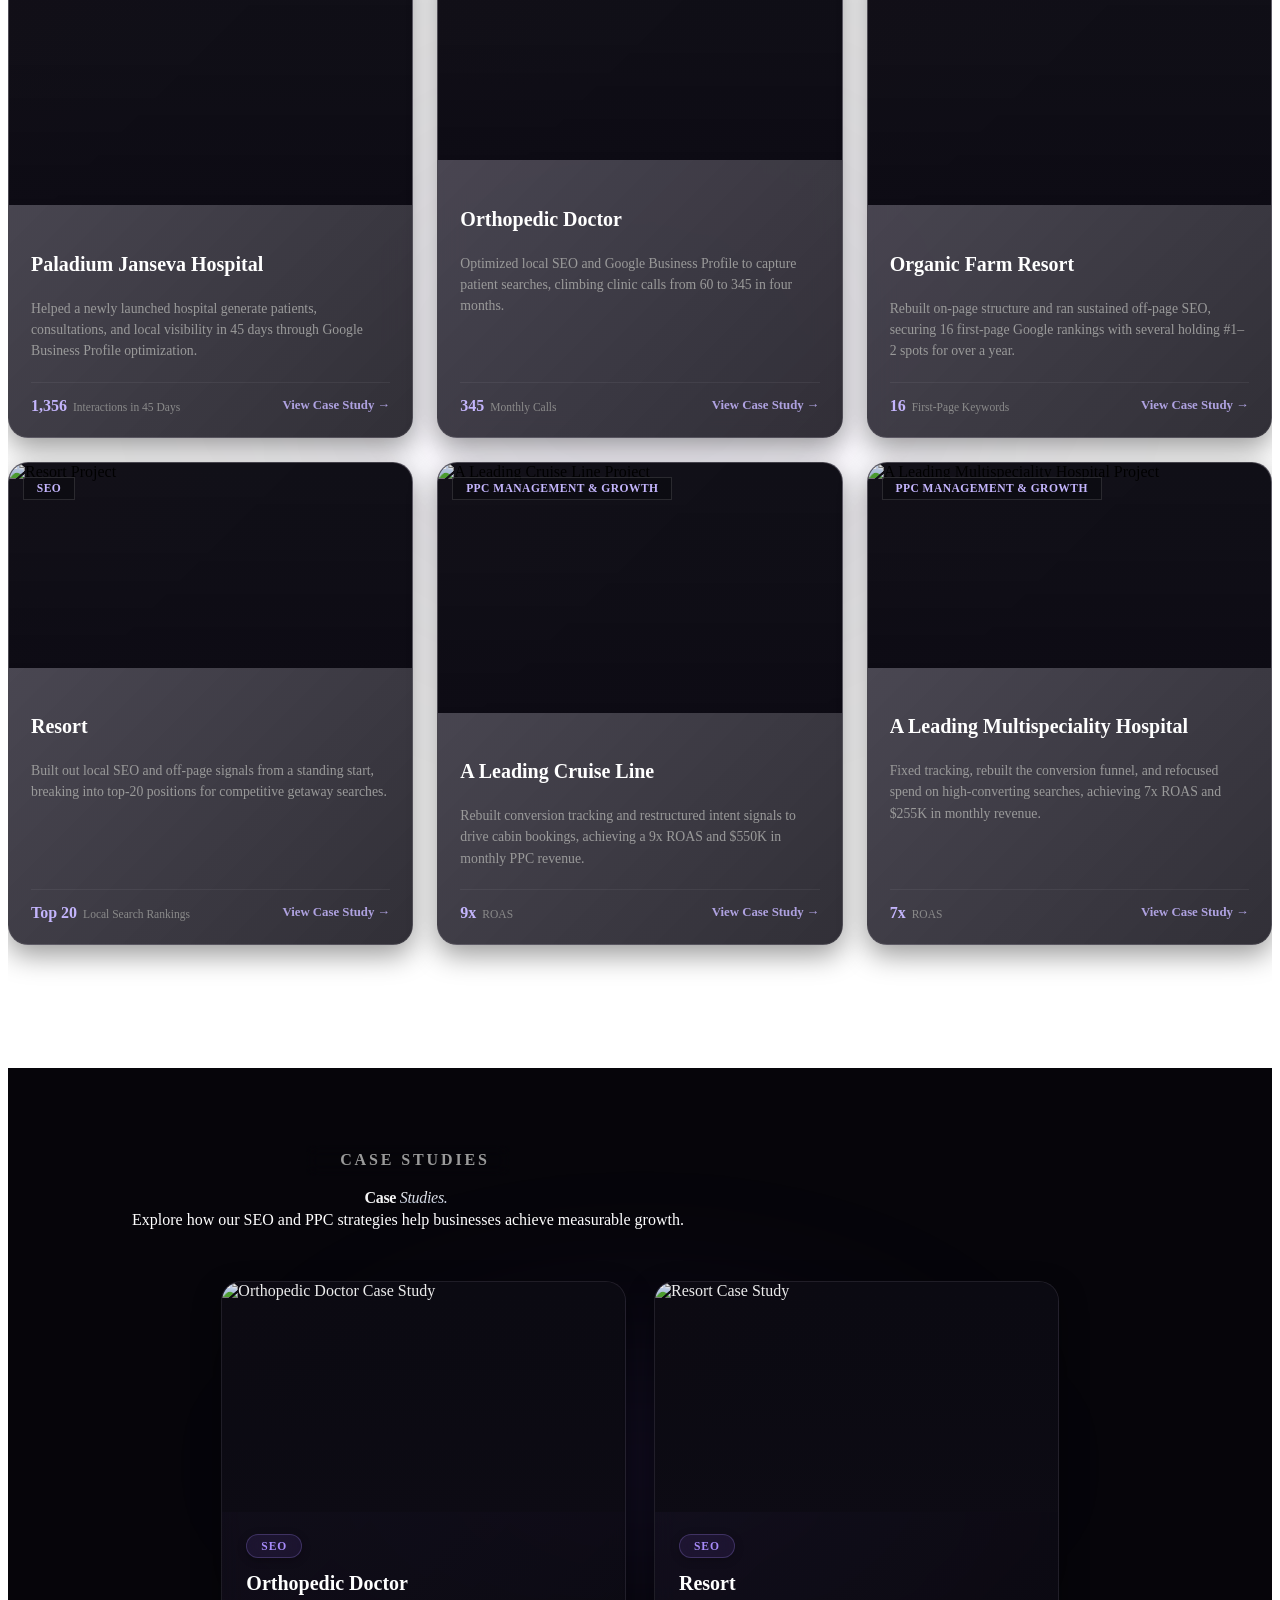
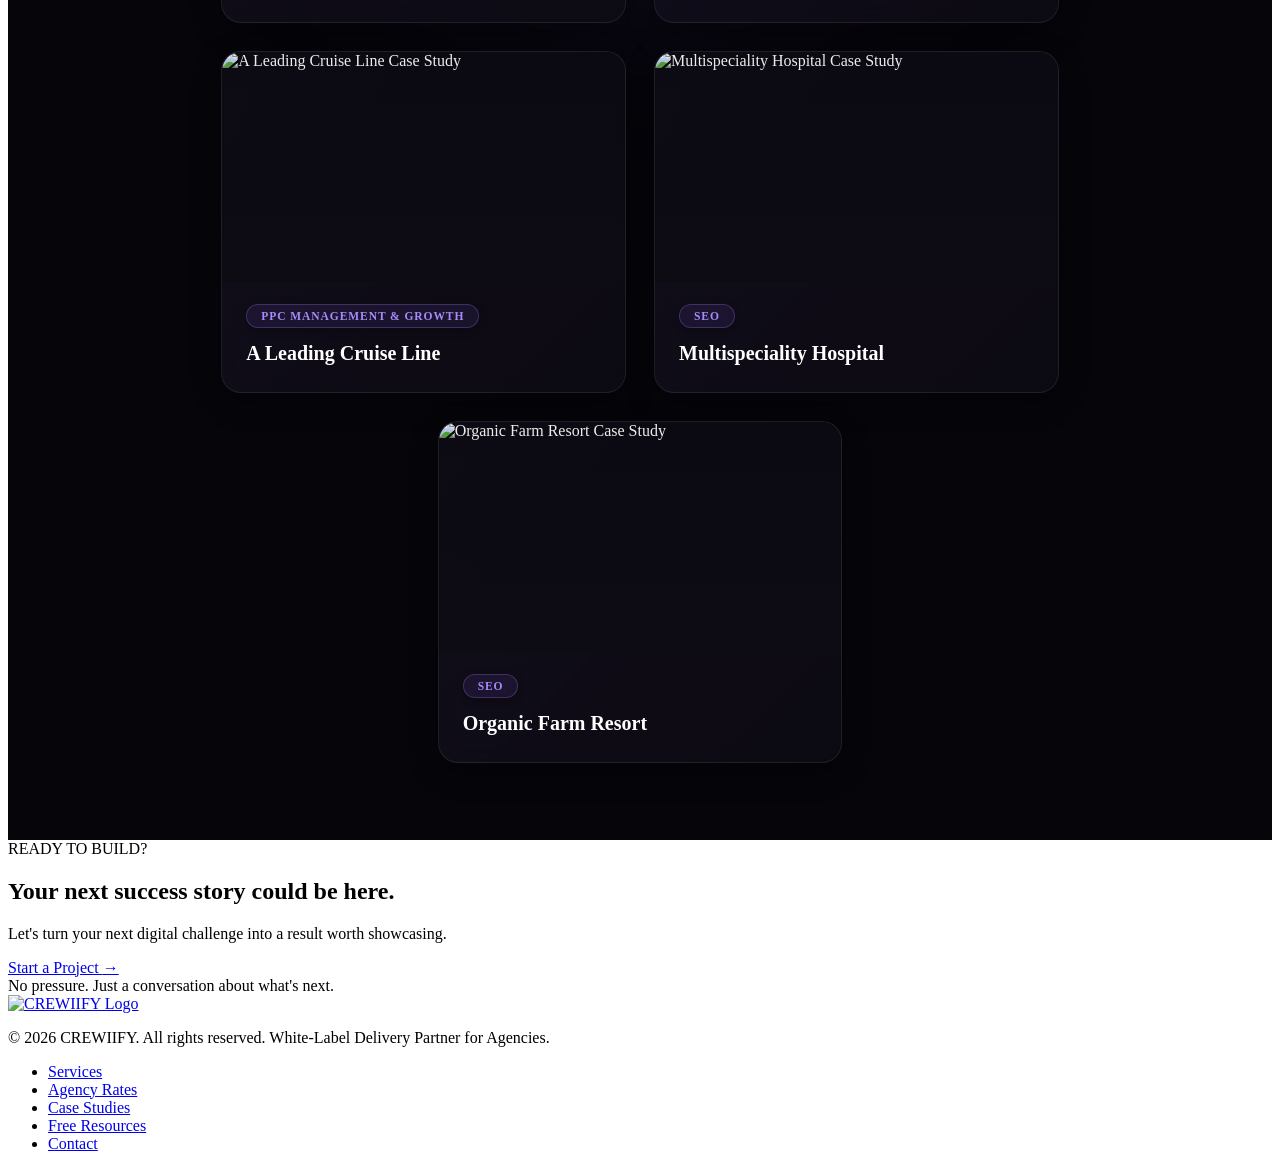
==== commit 0ac51c9d: "Add second CASE STUDIES section with 5 cards below All Case Studies" ====
--- a/case-studies.html
+++ b/case-studies.html
@@ -783,6 +783,114 @@
       </div>
     </section>
 
+    <!-- Section: Second CASE STUDIES Section -->
+    <section class="cs-showcase" id="case-studies-showcase" aria-label="Case Studies">
+      <div class="cs-showcase__glow" aria-hidden="true"></div>
+      <div class="container">
+
+        <!-- Header -->
+        <div class="portfolio__header">
+          <div class="portfolio__badge">
+            <span class="portfolio__badge-dot"></span>
+            CASE STUDIES
+          </div>
+          <h2 class="portfolio__title">
+            Case <span class="portfolio__title-highlight">Studies.</span>
+          </h2>
+          <p class="portfolio__description">
+            Explore how our SEO and PPC strategies help businesses achieve measurable growth.
+          </p>
+        </div>
+
+        <!-- 5 Consistent Case Study Cards Grid -->
+        <div class="cs-showcase__grid">
+
+          <!-- Card 01: Orthopedic Doctor -->
+          <article class="cs-showcase__card">
+            <div class="cs-showcase__card-media">
+              <img
+                src="https://images.unsplash.com/photo-1622253692010-333f2da6031d?auto=format&fit=crop&w=800&q=80"
+                alt="Orthopedic Doctor Case Study"
+                class="cs-showcase__card-img"
+                style="object-position: center 20%;"
+                loading="lazy">
+              <div class="cs-showcase__card-overlay"></div>
+            </div>
+            <div class="cs-showcase__card-body">
+              <span class="cs-showcase__category">SEO</span>
+              <h3 class="cs-showcase__card-title">Orthopedic Doctor</h3>
+            </div>
+          </article>
+
+          <!-- Card 02: Resort -->
+          <article class="cs-showcase__card">
+            <div class="cs-showcase__card-media">
+              <img
+                src="https://images.unsplash.com/photo-1582719508461-905c673771fd?auto=format&fit=crop&w=800&q=80"
+                alt="Resort Case Study"
+                class="cs-showcase__card-img"
+                loading="lazy">
+              <div class="cs-showcase__card-overlay"></div>
+            </div>
+            <div class="cs-showcase__card-body">
+              <span class="cs-showcase__category">SEO</span>
+              <h3 class="cs-showcase__card-title">Resort</h3>
+            </div>
+          </article>
+
+          <!-- Card 03: A Leading Cruise Line -->
+          <article class="cs-showcase__card">
+            <div class="cs-showcase__card-media">
+              <img
+                src="https://images.unsplash.com/photo-1548574505-5e239809ee19?auto=format&fit=crop&w=800&q=80"
+                alt="A Leading Cruise Line Case Study"
+                class="cs-showcase__card-img"
+                loading="lazy">
+              <div class="cs-showcase__card-overlay"></div>
+            </div>
+            <div class="cs-showcase__card-body">
+              <span class="cs-showcase__category">PPC Management &amp; Growth</span>
+              <h3 class="cs-showcase__card-title">A Leading Cruise Line</h3>
+            </div>
+          </article>
+
+          <!-- Card 04: Multispeciality Hospital -->
+          <article class="cs-showcase__card">
+            <div class="cs-showcase__card-media">
+              <img
+                src="https://images.unsplash.com/photo-1519494026892-80bbd2d6fd0d?auto=format&fit=crop&w=800&q=80"
+                alt="Multispeciality Hospital Case Study"
+                class="cs-showcase__card-img"
+                loading="lazy">
+              <div class="cs-showcase__card-overlay"></div>
+            </div>
+            <div class="cs-showcase__card-body">
+              <span class="cs-showcase__category">SEO</span>
+              <h3 class="cs-showcase__card-title">Multispeciality Hospital</h3>
+            </div>
+          </article>
+
+          <!-- Card 05: Organic Farm Resort -->
+          <article class="cs-showcase__card">
+            <div class="cs-showcase__card-media">
+              <img
+                src="https://images.unsplash.com/photo-1500651230702-0e2d8a49d4ad?auto=format&fit=crop&w=800&q=80"
+                alt="Organic Farm Resort Case Study"
+                class="cs-showcase__card-img"
+                loading="lazy">
+              <div class="cs-showcase__card-overlay"></div>
+            </div>
+            <div class="cs-showcase__card-body">
+              <span class="cs-showcase__category">SEO</span>
+              <h3 class="cs-showcase__card-title">Organic Farm Resort</h3>
+            </div>
+          </article>
+
+        </div>
+
+      </div>
+    </section>
+
     <!-- Section 4: Final Conversion CTA -->
     <section class="footer-cta" id="cta" aria-label="Start a Project">
       <div class="footer-cta__glow" aria-hidden="true"></div>
--- a/css/case-studies.css
+++ b/css/case-studies.css
@@ -0,0 +1,2913 @@
+/* case-studies.css - Case Studies Page Hero, Credibility & Full Case Study Browsing / Detail View */
+
+/* ==========================================================================
+   CASE STUDIES HERO SECTION
+   ========================================================================== */
+
+.cs-hero {
+  position: relative;
+  min-height: clamp(660px, 72vh, 800px);
+  padding-top: calc(var(--header-height) + clamp(36px, 3.8vw, 54px));
+  padding-bottom: clamp(48px, 4.8vw, 72px);
+  background-color: var(--color-bg-dark);
+  color: var(--color-text-main);
+  display: flex;
+  flex-direction: column;
+  justify-content: center;
+  overflow: hidden;
+}
+
+/* Background Atmospheric Layers */
+.cs-hero__background {
+  position: absolute;
+  inset: 0;
+  z-index: 0;
+  pointer-events: none;
+}
+
+.cs-hero__particles-canvas {
+  position: absolute;
+  inset: 0;
+  width: 100%;
+  height: 100%;
+  z-index: 0;
+  pointer-events: none;
+}
+
+.cs-hero__dot-grid {
+  position: absolute;
+  inset: 0;
+  z-index: 0;
+  pointer-events: none;
+  background-image: radial-gradient(rgba(139, 92, 246, 0.16) 1.2px, transparent 1.2px);
+  background-size: 32px 32px;
+  background-position: center center;
+  mask-image: radial-gradient(ellipse 80% 70% at 50% 45%, black 20%, transparent 85%);
+  -webkit-mask-image: radial-gradient(ellipse 80% 70% at 50% 45%, black 20%, transparent 85%);
+}
+
+.cs-hero__ambient-glow {
+  position: absolute;
+  top: 30%;
+  right: 10%;
+  width: 720px;
+  height: 720px;
+  background: radial-gradient(ellipse at center, rgba(130, 70, 230, 0.10) 0%, rgba(100, 50, 180, 0.03) 45%, transparent 75%);
+  filter: blur(90px);
+  transform: translate(15%, -20%);
+  z-index: 0;
+  pointer-events: none;
+}
+
+.cs-hero__ambient-glow-left {
+  position: absolute;
+  top: 20%;
+  left: 5%;
+  width: 450px;
+  height: 450px;
+  background: radial-gradient(circle, rgba(139, 92, 246, 0.06) 0%, transparent 70%);
+  filter: blur(70px);
+  z-index: 0;
+  pointer-events: none;
+}
+
+/* Two-Column Main Layout Grid (Left ~45% / Right ~55%) */
+.cs-hero__container {
+  position: relative;
+  z-index: 2;
+  display: grid;
+  grid-template-columns: 1fr 1.26fr;
+  align-items: center;
+  gap: var(--space-3xl);
+}
+
+/* ==========================================================================
+   HERO LEFT COLUMN - EDITORIAL HEADLINE & CTAS
+   ========================================================================== */
+
+.cs-hero__content {
+  display: flex;
+  flex-direction: column;
+  align-items: flex-start;
+  max-width: 580px;
+}
+
+/* Eyebrow Badge */
+.cs-hero__badge {
+  display: inline-flex;
+  align-items: center;
+  gap: 8px;
+  padding: 0.4rem 1.2rem;
+  border-radius: var(--radius-pill);
+  border: 1px solid var(--color-purple-border);
+  background: var(--color-purple-pill-bg);
+  backdrop-filter: blur(8px);
+  -webkit-backdrop-filter: blur(8px);
+  font-size: var(--font-size-xs);
+  font-weight: 600;
+  letter-spacing: 0.18em;
+  text-transform: uppercase;
+  color: #C4B5FD;
+  margin-bottom: var(--space-lg);
+  box-shadow: 0 0 12px var(--color-primary-glow);
+}
+
+.cs-hero__badge-dot {
+  width: 6px;
+  height: 6px;
+  border-radius: 50%;
+  background-color: var(--color-primary);
+  box-shadow: 0 0 8px var(--color-primary);
+}
+
+/* Main Display Headline */
+.cs-hero__title {
+  font-size: clamp(2.8rem, 4.6vw, 4.3rem);
+  font-weight: 800;
+  line-height: 1.04;
+  letter-spacing: -0.035em;
+  color: #FFFFFF;
+  margin-bottom: var(--space-lg);
+  display: flex;
+  flex-direction: column;
+}
+
+.cs-hero__title-line {
+  display: block;
+}
+
+.cs-hero__title-gradient {
+  background: linear-gradient(135deg, #FFFFFF 0%, #D8B4FE 35%, #8B5CF6 90%);
+  -webkit-background-clip: text;
+  background-clip: text;
+  -webkit-text-fill-color: transparent;
+  display: inline-block;
+}
+
+/* Supporting Description */
+.cs-hero__description {
+  font-size: 1.05rem;
+  font-weight: 400;
+  color: #9A9A9A;
+  line-height: 1.65;
+  max-width: 520px;
+  margin-bottom: var(--space-2xl);
+}
+
+/* CTA Group */
+.cs-hero__cta-group {
+  display: flex;
+  align-items: center;
+  gap: var(--space-md);
+  flex-wrap: wrap;
+}
+
+.cs-hero__btn-arrow {
+  display: inline-block;
+  margin-left: 6px;
+  transition: transform var(--transition-fast);
+}
+
+.btn:hover .cs-hero__btn-arrow {
+  transform: translateX(3px);
+}
+
+/* ==========================================================================
+   HERO RIGHT COLUMN - ASYMMETRIC ORGANIC BRAND CONSTELLATION
+   ========================================================================== */
+
+.cs-hero__visual {
+  display: flex;
+  align-items: center;
+  justify-content: center;
+  position: relative;
+  width: 100%;
+}
+
+.cs-constellation {
+  position: relative;
+  width: 100%;
+  max-width: 580px;
+  height: 440px;
+  margin-left: auto;
+}
+
+.cs-constellation__glow {
+  position: absolute;
+  top: 50%;
+  left: 50%;
+  width: 520px;
+  height: 380px;
+  transform: translate(-50%, -50%);
+  background: radial-gradient(ellipse at center, rgba(139, 92, 246, 0.12) 0%, rgba(109, 40, 217, 0.03) 50%, transparent 72%);
+  filter: blur(65px);
+  pointer-events: none;
+  z-index: 0;
+}
+
+.cs-constellation__node {
+  position: absolute;
+  display: flex;
+  align-items: center;
+  justify-content: center;
+  background: transparent;
+  border: none;
+  padding: 0;
+  cursor: pointer;
+  user-select: none;
+  z-index: 2;
+  transition: transform 0.28s cubic-bezier(0.16, 1, 0.3, 1), opacity 0.28s ease;
+}
+
+.cs-constellation__node:hover {
+  transform: translateY(-3px) scale(1.04);
+  z-index: 10;
+}
+
+.cs-constellation__img {
+  width: auto;
+  object-fit: contain;
+  display: block;
+  filter: brightness(0) invert(0.92);
+  opacity: 0.82;
+  transition: filter 0.28s ease, opacity 0.28s ease;
+}
+
+.cs-constellation__node:hover .cs-constellation__img {
+  opacity: 1 !important;
+  filter: brightness(0) invert(1) drop-shadow(0 0 14px rgba(167, 139, 250, 0.5));
+}
+
+/* 7 Asymmetric Organic Constellation Coordinates (No boxes, no grid, no symmetry) */
+
+/* 1. Anchor Logo: Royal Caribbean (Central anchor, subtle natural offset) */
+.cs-constellation__node--anchor {
+  top: 172px;
+  left: 170px;
+  z-index: 5;
+}
+
+.cs-constellation__img--anchor {
+  max-height: 52px;
+  max-width: 195px;
+  opacity: 0.95;
+  filter: brightness(0) invert(1);
+}
+
+/* 2. KIMS Hospitals (Top-Left) */
+.cs-constellation__node--kims {
+  top: 22px;
+  left: 30px;
+  z-index: 4;
+}
+
+.cs-constellation__img--kims {
+  max-height: 42px;
+  max-width: 145px;
+  opacity: 0.85;
+}
+
+/* 3. Wockhardt (Top-Right, offset) */
+.cs-constellation__node--wockhardt {
+  top: 15px;
+  right: 35px;
+  z-index: 4;
+}
+
+.cs-constellation__img--wockhardt {
+  max-height: 48px;
+  max-width: 120px;
+  opacity: 0.85;
+}
+
+/* 4. Travezy (Mid-Left, floating naturally) */
+.cs-constellation__node--travezy {
+  top: 155px;
+  left: 10px;
+  z-index: 3;
+}
+
+.cs-constellation__img--travezy {
+  max-height: 38px;
+  max-width: 130px;
+  opacity: 0.78;
+}
+
+/* 5. Celebrity Cruises (Mid-Right, staggered elevation) */
+.cs-constellation__node--celebrity {
+  top: 140px;
+  right: 15px;
+  z-index: 3;
+}
+
+.cs-constellation__img--celebrity {
+  max-height: 44px;
+  max-width: 165px;
+  opacity: 0.85;
+}
+
+/* 6. Acktive Vision (Lower Mid-Left) */
+.cs-constellation__node--acktive {
+  top: 305px;
+  left: 55px;
+  z-index: 3;
+}
+
+.cs-constellation__img--acktive {
+  max-height: 40px;
+  max-width: 155px;
+  opacity: 0.80;
+}
+
+/* 7. Maheshwari (Lower-Right, vertically offset) */
+.cs-constellation__node--maheshwari {
+  top: 280px;
+  right: 35px;
+  z-index: 3;
+}
+
+.cs-constellation__img--maheshwari {
+  max-height: 46px;
+  max-width: 165px;
+  opacity: 0.85;
+}
+
+/* ==========================================================================
+   MOBILE & TABLET HORIZONTAL CLIENT STRIP (<= 992px)
+   ========================================================================== */
+
+.cs-hero__mobile-strip {
+  display: none;
+}
+
+@keyframes csMarqueeInfinite {
+  0% {
+    transform: translateX(0);
+  }
+
+  100% {
+    transform: translateX(-50%);
+  }
+}
+
+.cs-hero__mobile-strip .client-strip {
+  width: 100%;
+  padding-top: clamp(45px, 4vw, 50px);
+  padding-bottom: 8px;
+  background: transparent;
+  display: flex;
+  flex-direction: column;
+  align-items: center;
+  overflow: hidden;
+}
+
+.cs-hero__mobile-strip .client-strip__heading {
+  font-size: clamp(0.68rem, 0.62rem + 0.28vw, 0.82rem);
+  line-height: 1.4;
+  font-weight: 600;
+  text-transform: uppercase;
+  letter-spacing: clamp(1.2px, 0.12em, 2px);
+  color: rgba(255, 255, 255, 0.55);
+  text-align: center;
+  margin-bottom: 16px;
+}
+
+.cs-hero__mobile-strip .client-strip__marquee {
+  width: 100%;
+  max-width: 100%;
+  position: relative;
+  overflow: hidden;
+  display: flex;
+  align-items: center;
+  mask-image: linear-gradient(to right, transparent 0%, black 8%, black 92%, transparent 100%);
+  -webkit-mask-image: linear-gradient(to right, transparent 0%, black 8%, black 92%, transparent 100%);
+}
+
+.cs-hero__mobile-strip .client-strip__track {
+  display: flex;
+  align-items: center;
+  gap: 32px;
+  width: max-content;
+  will-change: transform;
+  animation: csMarqueeInfinite 38s linear infinite;
+}
+
+.cs-hero__mobile-strip .client-strip__list {
+  display: flex;
+  align-items: center;
+  gap: 32px;
+  list-style: none;
+  margin: 0;
+  padding: 0;
+  flex-shrink: 0;
+}
+
+.cs-hero__mobile-strip .client-strip__item {
+  display: flex;
+  align-items: center;
+  justify-content: center;
+  flex-shrink: 0;
+  height: 64px;
+  padding: 6px 10px;
+}
+
+.cs-hero__mobile-strip .client-strip__logo {
+  max-height: 38px;
+  width: auto;
+  height: auto;
+  object-fit: contain;
+  opacity: 0.85;
+  filter: brightness(0) invert(0.92);
+  display: block;
+}
+
+.cs-hero__mobile-strip .client-strip__logo--wide {
+  max-height: 36px;
+  max-width: 150px;
+}
+
+.cs-hero__mobile-strip .client-strip__logo--square {
+  max-height: 38px;
+  max-width: 95px;
+}
+
+.cs-hero__mobile-strip .client-strip__logo--compact {
+  max-height: 32px;
+  max-width: 115px;
+}
+
+/* ==========================================================================
+   SECTION 2: BALANCED & COHESIVE EDITORIAL CREDIBILITY / TESTIMONIAL
+   ========================================================================== */
+
+.cs-credibility {
+  position: relative;
+  padding-top: clamp(56px, 5.5vw, 80px);
+  padding-bottom: clamp(56px, 5.5vw, 80px);
+  background-color: var(--color-bg-dark);
+  color: var(--color-text-main);
+  border-top: 1px solid rgba(255, 255, 255, 0.05);
+  overflow: hidden;
+}
+
+/* Atmospheric Soft Purple Backlight */
+.cs-credibility__glow {
+  position: absolute;
+  top: 50%;
+  left: 60%;
+  width: 800px;
+  height: 550px;
+  transform: translate(-50%, -50%);
+  background: radial-gradient(ellipse at center, rgba(120, 70, 220, 0.09) 0%, transparent 65%);
+  filter: blur(90px);
+  pointer-events: none;
+  z-index: 0;
+}
+
+/* Centered Eyebrow Section Identifier (Above entire section) */
+.cs-credibility__eyebrow-wrap {
+  position: relative;
+  z-index: 2;
+  text-align: center;
+  margin: 0 auto 48px auto;
+}
+
+.cs-credibility__badge {
+  display: inline-flex;
+  align-items: center;
+  gap: 8px;
+  padding: 0.38rem 1.15rem;
+  border-radius: var(--radius-pill);
+  border: 1px solid var(--color-purple-border);
+  background: var(--color-purple-pill-bg);
+  backdrop-filter: blur(8px);
+  -webkit-backdrop-filter: blur(8px);
+  font-size: var(--font-size-xs);
+  font-weight: 600;
+  letter-spacing: 0.18em;
+  text-transform: uppercase;
+  color: #C4B5FD;
+  box-shadow: 0 0 12px var(--color-primary-glow);
+}
+
+.cs-credibility__badge-dot {
+  width: 6px;
+  height: 6px;
+  border-radius: 50%;
+  background-color: var(--color-primary);
+  box-shadow: 0 0 6px var(--color-primary);
+}
+
+/* Two-Column Grid: Left (~50%) Editorial Stats | Right (~45%) Testimonial */
+.cs-credibility__grid {
+  position: relative;
+  z-index: 2;
+  display: grid;
+  grid-template-columns: 1.1fr 1fr;
+  align-items: center;
+  gap: 60px;
+}
+
+/* Left Column: Scaled 2x2 Editorial Composition */
+.cs-credibility__left {
+  display: flex;
+  flex-direction: column;
+  width: 100%;
+  max-width: 550px;
+}
+
+.cs-editorial-grid {
+  display: grid;
+  grid-template-columns: 1.25fr 1fr;
+  grid-template-rows: 215px 195px;
+  gap: 18px;
+  width: 100%;
+}
+
+.cs-editorial-item {
+  position: relative;
+  transition: transform 220ms ease, box-shadow 220ms ease;
+  height: 100%;
+}
+
+.cs-editorial-item--stat-large {
+  background: linear-gradient(135deg, rgba(22, 18, 34, 0.70) 0%, rgba(12, 10, 20, 0.82) 100%);
+  border: 1px solid rgba(255, 255, 255, 0.08);
+  border-radius: 20px;
+  padding: 26px 28px 22px 28px;
+  backdrop-filter: blur(14px);
+  -webkit-backdrop-filter: blur(14px);
+  box-shadow: 0 10px 28px rgba(0, 0, 0, 0.4), inset 0 1px 0 rgba(255, 255, 255, 0.06);
+  display: flex;
+  flex-direction: column;
+  justify-content: center;
+}
+
+.cs-editorial-item--stat-large:hover {
+  transform: translateY(-2px);
+  border-color: rgba(167, 139, 250, 0.35);
+  box-shadow: 0 14px 34px rgba(0, 0, 0, 0.5), 0 0 18px var(--color-primary-glow);
+}
+
+.cs-stat-hero__number-wrap {
+  display: flex;
+  align-items: baseline;
+  margin-bottom: 6px;
+  line-height: 1;
+}
+
+.cs-stat-hero__num {
+  font-size: clamp(3.2rem, 4.2vw, 3.8rem);
+  font-weight: 800;
+  color: #FFFFFF;
+  line-height: 1;
+  letter-spacing: -0.03em;
+  font-variant-numeric: tabular-nums;
+}
+
+.cs-stat-hero__plus {
+  font-size: 2.4rem;
+  font-weight: 700;
+  color: #C4B5FD;
+  margin-left: 2px;
+  line-height: 1;
+}
+
+.cs-stat-hero__label-group {
+  display: flex;
+  align-items: center;
+  gap: 8px;
+  margin-bottom: 4px;
+}
+
+.cs-stat-hero__dot {
+  width: 6px;
+  height: 6px;
+  border-radius: 50%;
+  background-color: var(--color-primary);
+  box-shadow: 0 0 6px var(--color-primary);
+}
+
+.cs-stat-hero__label {
+  font-size: 0.95rem;
+  font-weight: 700;
+  color: #FFFFFF;
+}
+
+.cs-stat-hero__sub {
+  font-size: 0.76rem;
+  color: #7A7A7A;
+  line-height: 1.35;
+}
+
+.cs-media-card {
+  position: relative;
+  width: 100%;
+  height: 100%;
+  border-radius: 20px;
+  overflow: hidden;
+  border: 1px solid rgba(255, 255, 255, 0.08);
+  box-shadow: 0 10px 28px rgba(0, 0, 0, 0.45);
+  background: rgba(16, 14, 24, 0.8);
+}
+
+.cs-media-card__img {
+  width: 100%;
+  height: 100%;
+  object-fit: cover;
+  display: block;
+  filter: brightness(0.88) contrast(1.05);
+  transition: transform 350ms ease, filter 350ms ease;
+}
+
+.cs-editorial-item:hover .cs-media-card__img {
+  transform: scale(1.03);
+  filter: brightness(0.96) contrast(1.08);
+}
+
+.cs-media-card__overlay {
+  position: absolute;
+  bottom: 12px;
+  left: 12px;
+  z-index: 2;
+}
+
+.cs-media-card__tag {
+  display: inline-block;
+  padding: 0.24rem 0.72rem;
+  border-radius: var(--radius-pill);
+  background: rgba(10, 10, 16, 0.75);
+  border: 1px solid rgba(255, 255, 255, 0.12);
+  backdrop-filter: blur(8px);
+  -webkit-backdrop-filter: blur(8px);
+  font-size: 0.72rem;
+  font-weight: 600;
+  color: #F5F3FF;
+  letter-spacing: 0.02em;
+}
+
+.cs-editorial-item--rating {
+  background: linear-gradient(135deg, rgba(20, 16, 32, 0.65) 0%, rgba(12, 10, 20, 0.78) 100%);
+  border: 1px solid rgba(255, 255, 255, 0.08);
+  border-radius: 20px;
+  padding: 16px 14px;
+  backdrop-filter: blur(14px);
+  -webkit-backdrop-filter: blur(14px);
+  box-shadow: 0 10px 28px rgba(0, 0, 0, 0.4), inset 0 1px 0 rgba(255, 255, 255, 0.06);
+  display: flex;
+  flex-direction: column;
+  align-items: center;
+  justify-content: center;
+  text-align: center;
+}
+
+.cs-editorial-item--rating:hover {
+  transform: translateY(-2px);
+  border-color: rgba(167, 139, 250, 0.35);
+  box-shadow: 0 14px 34px rgba(0, 0, 0, 0.5), 0 0 18px var(--color-primary-glow);
+}
+
+.cs-rating-badge {
+  display: flex;
+  flex-direction: column;
+  align-items: center;
+  justify-content: center;
+}
+
+.cs-rating-badge__orbit {
+  position: relative;
+  width: 100px;
+  height: 100px;
+  border-radius: 50%;
+  border: 1px solid rgba(167, 139, 250, 0.22);
+  background: radial-gradient(circle, rgba(139, 92, 246, 0.08) 0%, transparent 70%);
+  box-shadow: 0 0 14px rgba(139, 92, 246, 0.10), inset 0 0 10px rgba(139, 92, 246, 0.06);
+  display: flex;
+  flex-direction: column;
+  align-items: center;
+  justify-content: center;
+  margin-bottom: 8px;
+}
+
+.cs-rating-badge__orbit-dot {
+  position: absolute;
+  top: 9px;
+  right: 14px;
+  width: 5px;
+  height: 5px;
+  border-radius: 50%;
+  background: #C4B5FD;
+  box-shadow: 0 0 6px #C4B5FD;
+}
+
+.cs-rating-badge__score-wrap {
+  display: flex;
+  align-items: baseline;
+  justify-content: center;
+  line-height: 1;
+}
+
+.cs-rating-badge__score {
+  font-size: 1.85rem;
+  font-weight: 800;
+  color: #FFFFFF;
+  letter-spacing: -0.02em;
+}
+
+.cs-rating-badge__max {
+  font-size: 0.82rem;
+  font-weight: 600;
+  color: #A78BFA;
+  margin-left: 2px;
+}
+
+.cs-rating-badge__stars {
+  font-size: 0.65rem;
+  color: #C4B5FD;
+  letter-spacing: 2px;
+  margin-top: 2px;
+}
+
+.cs-rating-badge__label {
+  font-size: 0.76rem;
+  font-weight: 600;
+  color: #8A8A8A;
+  letter-spacing: 0.01em;
+}
+
+/* Right Column: Audio Testimonial Plaque */
+.cs-credibility__right {
+  display: flex;
+  justify-content: center;
+  width: 100%;
+}
+
+.cs-testimonial-panel {
+  position: relative;
+  width: 100%;
+  max-width: 520px;
+  min-height: 428px;
+  display: flex;
+  flex-direction: column;
+  justify-content: space-between;
+  background: linear-gradient(135deg, rgba(24, 20, 36, 0.88) 0%, rgba(13, 12, 20, 0.90) 100%);
+  border: 1px solid rgba(145, 90, 255, 0.18);
+  border-radius: 22px;
+  padding: 38px 36px 30px 36px;
+  backdrop-filter: blur(18px);
+  -webkit-backdrop-filter: blur(18px);
+  box-shadow: 0 16px 44px rgba(0, 0, 0, 0.6), 0 0 28px rgba(139, 92, 246, 0.15), inset 0 1px 0 rgba(255, 255, 255, 0.08);
+  transition: border-color var(--transition-normal), box-shadow var(--transition-normal);
+  overflow: hidden;
+}
+
+.cs-testimonial-panel:hover {
+  border-color: rgba(167, 139, 250, 0.42);
+  box-shadow: 0 20px 50px rgba(0, 0, 0, 0.7), 0 0 34px rgba(139, 92, 246, 0.22);
+}
+
+.cs-testimonial-panel__glow {
+  position: absolute;
+  top: -30px;
+  right: -30px;
+  width: 180px;
+  height: 180px;
+  background: radial-gradient(circle, rgba(139, 92, 246, 0.14) 0%, transparent 70%);
+  pointer-events: none;
+  z-index: 0;
+}
+
+.cs-testimonial__body {
+  position: relative;
+  z-index: 1;
+}
+
+.cs-testimonial__quote-mark {
+  font-family: Georgia, serif;
+  font-size: 2.8rem;
+  line-height: 1;
+  color: #A78BFA;
+  opacity: 0.85;
+  margin-bottom: 2px;
+  user-select: none;
+}
+
+.cs-testimonial__quote {
+  font-size: 1.08rem;
+  line-height: 1.6;
+  color: #F5F5F5;
+  font-weight: 400;
+  margin: 0 0 24px 0;
+}
+
+.cs-audio-player {
+  background: rgba(12, 10, 18, 0.85);
+  border: 1px solid rgba(255, 255, 255, 0.08);
+  border-radius: var(--radius-pill);
+  padding: 8px 18px 8px 10px;
+  display: flex;
+  align-items: center;
+  gap: 14px;
+  margin-bottom: 24px;
+  position: relative;
+  z-index: 1;
+  transition: border-color var(--transition-fast);
+}
+
+.cs-audio-player:hover {
+  border-color: rgba(167, 139, 250, 0.3);
+}
+
+.cs-audio-player__btn {
+  width: 44px;
+  height: 44px;
+  border-radius: 50%;
+  background: linear-gradient(135deg, #8B5CF6 0%, #6D28D9 100%);
+  color: #FFFFFF;
+  border: none;
+  cursor: pointer;
+  display: flex;
+  align-items: center;
+  justify-content: center;
+  flex-shrink: 0;
+  box-shadow: 0 0 14px rgba(139, 92, 246, 0.45);
+  transition: all var(--transition-fast);
+}
+
+.cs-audio-player__btn:hover {
+  transform: scale(1.04);
+  box-shadow: 0 0 20px rgba(139, 92, 246, 0.65);
+}
+
+.cs-audio-player__icon {
+  width: 14px;
+  height: 14px;
+  fill: currentColor;
+  margin-left: 2px;
+}
+
+.cs-audio-player__btn.is-playing .cs-audio-player__icon {
+  margin-left: 0;
+}
+
+.cs-audio-player__waveform {
+  display: flex;
+  align-items: center;
+  gap: 3px;
+  height: 24px;
+  flex: 1;
+  overflow: hidden;
+  cursor: pointer;
+  touch-action: none;
+  user-select: none;
+}
+
+.cs-waveform-bar {
+  flex: 1;
+  background: rgba(167, 139, 250, 0.28);
+  border-radius: 2px;
+  min-height: 4px;
+  transition: height 0.15s ease, background-color 0.15s ease;
+}
+
+.cs-waveform-bar.is-played {
+  background: #A78BFA;
+  box-shadow: 0 0 6px rgba(167, 139, 250, 0.35);
+}
+
+.cs-audio-player__btn.is-playing ~ .cs-audio-player__waveform .cs-waveform-bar {
+  animation: csWavePulse 1.1s ease-in-out infinite alternate;
+}
+
+.cs-audio-player__btn.is-playing ~ .cs-audio-player__waveform .cs-waveform-bar.is-played {
+  background: #C4B5FD;
+  box-shadow: 0 0 8px rgba(196, 181, 253, 0.55);
+}
+
+@keyframes csWavePulse {
+  0% {
+    height: 4px;
+  }
+
+  50% {
+    height: 22px;
+  }
+
+  100% {
+    height: 6px;
+  }
+}
+
+.cs-audio-player__time {
+  font-size: 0.78rem;
+  font-weight: 600;
+  color: #C4B5FD;
+  letter-spacing: 0.04em;
+  font-variant-numeric: tabular-nums;
+  flex-shrink: 0;
+}
+
+.cs-testimonial__author {
+  display: flex;
+  align-items: center;
+  justify-content: space-between;
+  border-top: 1px solid rgba(255, 255, 255, 0.08);
+  padding-top: 18px;
+  position: relative;
+  z-index: 1;
+}
+
+.cs-testimonial__author-left {
+  display: flex;
+  align-items: center;
+  gap: 12px;
+}
+
+.cs-testimonial__avatar {
+  width: 42px;
+  height: 42px;
+  border-radius: 50%;
+  background: linear-gradient(135deg, rgba(139, 92, 246, 0.25), rgba(109, 40, 217, 0.4));
+  border: 1px solid rgba(167, 139, 250, 0.3);
+  display: flex;
+  align-items: center;
+  justify-content: center;
+  font-weight: 700;
+  color: #F5F3FF;
+  font-size: 0.85rem;
+  box-shadow: 0 0 10px rgba(139, 92, 246, 0.2);
+}
+
+.cs-testimonial__author-name {
+  font-size: 0.95rem;
+  font-weight: 700;
+  color: #FFFFFF;
+  line-height: 1.2;
+}
+
+.cs-testimonial__author-role {
+  font-size: 0.78rem;
+  color: #9A9A9A;
+}
+
+.cs-testimonial__stars {
+  display: flex;
+  flex-direction: column;
+  align-items: flex-end;
+}
+
+.cs-testimonial__stars-score {
+  font-size: 0.88rem;
+  font-weight: 700;
+  color: #FFFFFF;
+  line-height: 1;
+  margin-bottom: 2px;
+}
+
+.cs-testimonial__stars-icons {
+  font-size: 0.70rem;
+  color: #C4B5FD;
+  letter-spacing: 2px;
+  line-height: 1;
+}
+
+/* ==========================================================================
+   SECTION 3: CASE STUDIES BROWSING (FILTERS, FEATURED, MASONRY GRID & DETAIL)
+   ========================================================================== */
+
+.cs-portfolio {
+  position: relative;
+  padding-top: clamp(56px, 5.5vw, 80px);
+  padding-bottom: clamp(72px, 6.5vw, 96px);
+  background-color: var(--color-bg-dark);
+  color: var(--color-text-main);
+  border-top: 1px solid rgba(255, 255, 255, 0.05);
+  overflow: hidden;
+}
+
+.cs-portfolio__glow {
+  position: absolute;
+  top: 25%;
+  left: 50%;
+  width: 900px;
+  height: 700px;
+  transform: translate(-50%, 0);
+  background: radial-gradient(ellipse at center, rgba(139, 92, 246, 0.07) 0%, rgba(109, 40, 217, 0.02) 50%, transparent 75%);
+  filter: blur(100px);
+  pointer-events: none;
+  z-index: 0;
+}
+
+/* Transition Container */
+.cs-grid-view {
+  position: relative;
+  z-index: 2;
+  width: 100%;
+  max-width: 100%;
+  transition: opacity 250ms ease, transform 250ms ease;
+}
+
+/* 1. Category Filter Navigation */
+.cs-filter-nav {
+  display: flex;
+  justify-content: center;
+  margin-bottom: 48px;
+  position: relative;
+  z-index: 5;
+  width: 100%;
+  max-width: 100%;
+  overflow: hidden;
+}
+
+.cs-filter-list {
+  display: inline-flex;
+  align-items: center;
+  gap: 10px;
+  list-style: none;
+  margin: 0;
+  padding: 6px;
+  background: rgba(18, 15, 28, 0.75);
+  border: 1px solid rgba(255, 255, 255, 0.08);
+  border-radius: var(--radius-pill);
+  backdrop-filter: blur(12px);
+  -webkit-backdrop-filter: blur(12px);
+  overflow-x: auto;
+  -webkit-overflow-scrolling: touch;
+  touch-action: pan-x pan-y;
+  overscroll-behavior-x: contain;
+  scrollbar-width: none;
+  -ms-overflow-style: none;
+  white-space: nowrap;
+  flex-wrap: nowrap;
+  max-width: 100%;
+}
+
+.cs-filter-list::-webkit-scrollbar {
+  display: none;
+  width: 0;
+  height: 0;
+}
+
+.cs-filter-list li {
+  flex-shrink: 0;
+  display: inline-flex;
+}
+
+.cs-filter-btn {
+  background: transparent;
+  border: 1px solid transparent;
+  border-radius: var(--radius-pill);
+  padding: 8px 18px;
+  min-height: 42px;
+  display: inline-flex;
+  align-items: center;
+  justify-content: center;
+  font-family: inherit;
+  font-size: 0.85rem;
+  font-weight: 600;
+  color: #9A9A9A;
+  cursor: pointer;
+  white-space: nowrap;
+  flex-shrink: 0;
+  transition: all 220ms ease;
+  user-select: none;
+  -webkit-tap-highlight-color: transparent;
+}
+
+.cs-filter-btn:hover {
+  color: #FFFFFF;
+  background: rgba(255, 255, 255, 0.05);
+}
+
+.cs-filter-btn.is-active {
+  background: rgba(139, 92, 246, 0.22);
+  border-color: rgba(167, 139, 250, 0.45);
+  color: #FFFFFF;
+  box-shadow: 0 0 14px rgba(139, 92, 246, 0.25);
+}
+
+/* General Tag / Badge Styles */
+.cs-tag {
+  display: inline-flex;
+  align-items: center;
+  padding: 0.3rem 0.8rem;
+  border-radius: var(--radius-pill);
+  font-size: 0.72rem;
+  font-weight: 700;
+  letter-spacing: 0.04em;
+  text-transform: uppercase;
+  user-select: none;
+}
+
+.cs-tag--featured {
+  background: linear-gradient(135deg, rgba(139, 92, 246, 0.3), rgba(109, 40, 217, 0.45));
+  border: 1px solid rgba(167, 139, 250, 0.4);
+  color: #EDE9FE;
+  box-shadow: 0 0 10px rgba(139, 92, 246, 0.25);
+}
+
+.cs-tag--category {
+  background: rgba(10, 10, 16, 0.7);
+  border: 1px solid rgba(255, 255, 255, 0.12);
+  color: #C4B5FD;
+}
+
+/* 2. Grid Header & Counter */
+.cs-grid-header {
+  display: flex;
+  align-items: baseline;
+  justify-content: space-between;
+  margin-bottom: 28px;
+  border-bottom: 1px solid rgba(255, 255, 255, 0.08);
+  padding-bottom: 14px;
+}
+
+.cs-grid-header__title {
+  font-size: 1.45rem;
+  font-weight: 800;
+  color: #FFFFFF;
+  letter-spacing: -0.02em;
+}
+
+.cs-grid-header__count {
+  font-size: 0.85rem;
+  font-weight: 600;
+  color: #9A9A9A;
+  letter-spacing: 0.02em;
+}
+
+/* 3. Masonry Case Study Grid */
+.cs-masonry-grid {
+  display: grid;
+  grid-template-columns: repeat(3, 1fr);
+  gap: 24px;
+  margin-bottom: 40px;
+}
+
+.cs-card {
+  position: relative;
+  background: linear-gradient(135deg, rgba(22, 18, 34, 0.75) 0%, rgba(13, 11, 20, 0.85) 100%);
+  border: 1px solid rgba(255, 255, 255, 0.08);
+  border-radius: 20px;
+  overflow: hidden;
+  backdrop-filter: blur(12px);
+  -webkit-backdrop-filter: blur(12px);
+  box-shadow: 0 10px 28px rgba(0, 0, 0, 0.4);
+  cursor: pointer;
+  display: flex;
+  flex-direction: column;
+  transition: transform 260ms cubic-bezier(0.16, 1, 0.3, 1),
+    border-color 260ms ease,
+    box-shadow 260ms ease;
+  outline: none;
+}
+
+.cs-card:focus-visible {
+  border-color: #A78BFA;
+  box-shadow: 0 0 0 3px rgba(167, 139, 250, 0.35), 0 12px 32px rgba(0, 0, 0, 0.6);
+}
+
+.cs-card:hover {
+  transform: translateY(-4px);
+  border-color: rgba(167, 139, 250, 0.4);
+  box-shadow: 0 16px 40px rgba(0, 0, 0, 0.6), 0 0 24px rgba(139, 92, 246, 0.2);
+}
+
+/* Varied Aspect Ratios for Art-Directed Masonry Feel */
+.cs-card--tall .cs-card__media {
+  height: 250px;
+}
+
+.cs-card--medium .cs-card__media {
+  height: 205px;
+}
+
+.cs-card__media {
+  position: relative;
+  width: 100%;
+  overflow: hidden;
+  background: rgba(12, 10, 18, 0.9);
+}
+
+.cs-card__img {
+  width: 100%;
+  height: 100%;
+  object-fit: cover;
+  display: block;
+  filter: brightness(0.9) contrast(1.04);
+  transition: transform 350ms ease, filter 350ms ease;
+}
+
+.cs-card:hover .cs-card__img {
+  transform: scale(1.04);
+  filter: brightness(0.98) contrast(1.08);
+}
+
+.cs-card__overlay {
+  position: absolute;
+  inset: 0;
+  background: linear-gradient(to top, rgba(13, 11, 20, 0.95) 0%, rgba(13, 11, 20, 0.2) 60%, transparent 100%);
+  pointer-events: none;
+}
+
+.cs-card__tag-wrap {
+  position: absolute;
+  top: 14px;
+  left: 14px;
+  z-index: 2;
+}
+
+.cs-card__body {
+  padding: 20px 22px 22px 22px;
+  display: flex;
+  flex-direction: column;
+  flex: 1;
+  justify-content: space-between;
+}
+
+.cs-card__title {
+  font-size: 1.25rem;
+  font-weight: 800;
+  color: #FFFFFF;
+  line-height: 1.2;
+  margin-bottom: 8px;
+}
+
+.cs-card__desc {
+  font-size: 0.86rem;
+  color: #9A9A9A;
+  line-height: 1.55;
+  margin-bottom: 20px;
+}
+
+.cs-card__footer {
+  display: flex;
+  align-items: center;
+  justify-content: space-between;
+  border-top: 1px solid rgba(255, 255, 255, 0.06);
+  padding-top: 14px;
+  margin-top: auto;
+}
+
+.cs-card__metric-badge {
+  display: flex;
+  align-items: baseline;
+  gap: 6px;
+}
+
+.cs-card__metric-val {
+  font-size: 1rem;
+  font-weight: 800;
+  color: #C4B5FD;
+}
+
+.cs-card__metric-lbl {
+  font-size: 0.72rem;
+  color: #8A8A8A;
+}
+
+.cs-card__affordance {
+  font-size: 0.8rem;
+  font-weight: 700;
+  color: #C4B5FD;
+  opacity: 0.85;
+  transition: opacity 200ms ease, transform 200ms ease;
+}
+
+.cs-card:hover .cs-card__affordance {
+  opacity: 1;
+  transform: translateX(2px);
+}
+
+/* ==========================================================================
+   EXPANDED CASE STUDY OVERLAY / IMMERSIVE MODAL PRESENTATION
+   ========================================================================== */
+
+/* Background Scroll Locking */
+html.modal-open,
+body.modal-open {
+  overflow: hidden !important;
+}
+
+/* Modal Backdrop Overlay */
+.cs-modal-backdrop {
+  position: fixed;
+  inset: 0;
+  z-index: var(--z-modal, 1000);
+  background: rgba(4, 3, 7, 0.84);
+  backdrop-filter: blur(14px);
+  -webkit-backdrop-filter: blur(14px);
+  display: flex;
+  align-items: center;
+  justify-content: center;
+  padding: 24px;
+  opacity: 0;
+  visibility: hidden;
+  pointer-events: none;
+  transition: opacity 350ms cubic-bezier(0.16, 1, 0.3, 1), visibility 350ms cubic-bezier(0.16, 1, 0.3, 1);
+}
+
+.cs-modal-backdrop.is-active {
+  opacity: 1;
+  visibility: visible;
+  pointer-events: auto;
+}
+
+/* Centered Desktop Modal Container (Art-Directed Canvas) */
+.cs-modal {
+  position: relative;
+  width: min(92vw, 1320px);
+  height: 92vh;
+  max-height: 92vh;
+  overflow-y: auto;
+  overflow-x: hidden;
+  -webkit-overflow-scrolling: touch;
+  scroll-behavior: smooth;
+  scrollbar-width: thin;
+  scrollbar-color: rgba(167, 139, 250, 0.3) rgba(8, 7, 13, 0.6);
+  background: #08070D;
+  border: 1px solid rgba(255, 255, 255, 0.08);
+  border-radius: 20px;
+  box-shadow: 0 40px 100px rgba(0, 0, 0, 0.9), 0 0 40px rgba(139, 92, 246, 0.06);
+  opacity: 0;
+  transform: translateY(20px) scale(0.985);
+  transition: transform 380ms cubic-bezier(0.16, 1, 0.3, 1), opacity 350ms ease;
+  outline: none;
+  display: flex;
+  flex-direction: column;
+}
+
+.cs-modal.is-active {
+  opacity: 1;
+  transform: translateY(0) scale(1);
+}
+
+.cs-modal::-webkit-scrollbar {
+  width: 6px;
+}
+
+.cs-modal::-webkit-scrollbar-track {
+  background: rgba(8, 7, 13, 0.6);
+}
+
+.cs-modal::-webkit-scrollbar-thumb {
+  background-color: rgba(167, 139, 250, 0.3);
+  border-radius: 3px;
+}
+
+.cs-modal::-webkit-scrollbar-thumb:hover {
+  background-color: rgba(167, 139, 250, 0.55);
+}
+
+/* Minimal Sticky Header Bar */
+.cs-modal__sticky-header {
+  position: sticky;
+  top: 0;
+  z-index: 50;
+  display: flex;
+  align-items: center;
+  justify-content: space-between;
+  gap: 16px;
+  padding: 14px 28px;
+  background: rgba(8, 7, 13, 0.94);
+  backdrop-filter: blur(20px);
+  -webkit-backdrop-filter: blur(20px);
+  border-bottom: 1px solid rgba(255, 255, 255, 0.07);
+  flex-shrink: 0;
+}
+
+.cs-modal__sticky-left {
+  display: flex;
+  align-items: center;
+  gap: 10px;
+  min-width: 0;
+  flex-wrap: wrap;
+}
+
+.cs-modal__sticky-index {
+  font-size: 0.72rem;
+  font-weight: 600;
+  letter-spacing: 0.14em;
+  text-transform: uppercase;
+  color: #A1A1AA;
+  font-family: var(--font-mono, monospace);
+  white-space: nowrap;
+}
+
+.cs-modal__sticky-sep {
+  color: rgba(255, 255, 255, 0.18);
+  font-size: 0.75rem;
+}
+
+.cs-modal__sticky-category {
+  font-size: 0.68rem;
+  font-weight: 700;
+  letter-spacing: 0.12em;
+  text-transform: uppercase;
+  color: #C4B5FD;
+  background: rgba(139, 92, 246, 0.15);
+  border: 1px solid rgba(167, 139, 250, 0.35);
+  border-radius: 4px;
+  padding: 2px 8px;
+  white-space: nowrap;
+}
+
+.cs-modal__sticky-title {
+  font-size: 0.82rem;
+  font-weight: 600;
+  color: #FFFFFF;
+  letter-spacing: 0.01em;
+  white-space: nowrap;
+  overflow: hidden;
+  text-overflow: ellipsis;
+}
+
+/* Sticky Header Close Button */
+.cs-modal__close-btn {
+  width: 34px;
+  height: 34px;
+  border-radius: 50%;
+  background: rgba(255, 255, 255, 0.04);
+  border: 1px solid rgba(255, 255, 255, 0.12);
+  color: #A1A1AA;
+  cursor: pointer;
+  display: flex;
+  align-items: center;
+  justify-content: center;
+  transition: all 200ms ease;
+  flex-shrink: 0;
+}
+
+.cs-modal__close-btn:hover {
+  background: rgba(139, 92, 246, 0.2);
+  border-color: rgba(167, 139, 250, 0.4);
+  color: #FFFFFF;
+  transform: scale(1.06);
+}
+
+.cs-modal__close-btn:focus-visible {
+  outline: none;
+  box-shadow: 0 0 0 2px #A78BFA;
+}
+
+/* Modal Body Content */
+.cs-modal__body {
+  padding: 36px clamp(24px, 4.5vw, 64px) 60px;
+  flex: 1;
+}
+
+/* Main Container Layout */
+.cs-exp {
+  display: flex;
+  flex-direction: column;
+  gap: clamp(36px, 4.2vw, 56px);
+  max-width: 960px;
+  margin: 0 auto;
+  width: 100%;
+}
+
+/* Fine Editorial Dividers */
+.cs-exp-divider {
+  width: 100%;
+  height: 1px;
+  background: rgba(255, 255, 255, 0.07);
+  margin: 0;
+}
+
+.cs-exp-meta-sep {
+  color: rgba(255, 255, 255, 0.16);
+  font-size: 0.72rem;
+}
+
+/* Editorial Section Markers — 01 RESULTS  02 CHALLENGE  03 OUR APPROACH
+   Number: CREWiiFY purple, monospaced, restrained size.
+   Label: muted white, highly tracked uppercase, same size.
+   No slash separator. */
+.cs-exp-marker {
+  display: flex;
+  align-items: baseline;
+  gap: 10px;
+  margin-top: 20px;
+  margin-bottom: 12px;
+  text-align: left;
+}
+
+.cs-exp-marker__num {
+  font-size: 0.68rem;
+  font-weight: 700;
+  color: #A78BFA;
+  font-family: var(--font-mono, monospace);
+  letter-spacing: 0.08em;
+  line-height: 1;
+  flex-shrink: 0;
+}
+
+/* sep is removed from HTML; keep rule as no-op fallback */
+.cs-exp-marker__sep {
+  display: none;
+}
+
+.cs-exp-marker__title {
+  font-size: 0.68rem;
+  font-weight: 600;
+  letter-spacing: 0.18em;
+  text-transform: uppercase;
+  color: #71717A;
+  line-height: 1;
+}
+
+/* ==========================================================================
+   1. IDENTITY / HERO (Asymmetric 2-Column Editorial Composition)
+   ========================================================================== */
+.cs-exp-hero {
+  position: relative;
+  width: 100%;
+}
+
+.cs-exp-hero__grid {
+  display: grid;
+  grid-template-columns: 1.15fr 0.85fr;
+  gap: 36px;
+  align-items: center;
+  min-height: 380px;
+}
+
+.cs-exp-hero__content {
+  display: flex;
+  flex-direction: column;
+  align-items: flex-start;
+  text-align: left;
+  min-width: 0;
+}
+
+.cs-exp-hero__meta {
+  display: flex;
+  align-items: center;
+  gap: 8px;
+  font-size: 0.72rem;
+  font-weight: 700;
+  letter-spacing: 0.14em;
+  text-transform: uppercase;
+  margin-bottom: 16px;
+  flex-wrap: wrap;
+}
+
+.cs-exp-meta-tag {
+  color: #A78BFA;
+}
+
+.cs-exp-meta-industry {
+  color: #A1A1AA;
+  letter-spacing: 0.12em;
+}
+
+.cs-exp-meta-timeframe {
+  color: #71717A;
+  font-family: var(--font-mono, monospace);
+}
+
+/* Client name: Strong, bold, uppercase */
+.cs-exp-client-name {
+  font-size: clamp(2.2rem, 3.2vw, 3.1rem);
+  font-weight: 800;
+  color: #FFFFFF;
+  line-height: 1.08;
+  letter-spacing: -0.02em;
+  text-transform: uppercase;
+  margin-bottom: 12px;
+  word-break: normal;
+  max-width: 500px;
+}
+
+/* Secondary headline: Medium purple / lavender */
+.cs-exp-headline {
+  font-size: clamp(1.25rem, 1.6vw, 1.55rem);
+  font-weight: 600;
+  color: #A78BFA;
+  line-height: 1.35;
+  letter-spacing: -0.01em;
+  margin: 0 0 24px 0;
+}
+
+/* Overview block */
+.cs-exp-overview-block {
+  display: flex;
+  flex-direction: column;
+  gap: 6px;
+}
+
+.cs-exp-overview-label {
+  font-size: 0.68rem;
+  font-weight: 700;
+  letter-spacing: 0.16em;
+  text-transform: uppercase;
+  color: #A78BFA;
+}
+
+.cs-exp-overview {
+  font-size: clamp(0.88rem, 1.05vw, 0.98rem);
+  font-weight: 400;
+  color: #9A9A9A;
+  line-height: 1.65;
+  max-width: 480px;
+  margin: 0;
+}
+
+/* ============================================================
+   RIGHT COLUMN — ADAPTIVE MEDIA STAGE
+   The stage maintains a controlled envelope (fixed height).
+   The image adapts its size and alignment WITHIN the stage
+   based on its classified aspect ratio. No image is ever
+   cropped. The hero height stays consistent across all
+   case studies.
+   ============================================================ */
+
+.cs-exp-hero__visual-wrap {
+  position: relative;
+  width: 100%;
+  height: 100%;
+  min-height: 340px;
+  display: flex;
+  align-items: center;
+  justify-content: flex-end;
+}
+
+/* STAGE — fixed envelope, provides composition anchor */
+.cs-exp-hero__stage {
+  position: relative;
+  width: 100%;
+  max-width: 420px;
+  height: 400px;         /* Fixed envelope — hero height stays consistent */
+  display: flex;
+  align-items: center;
+  justify-content: center;
+  margin-left: auto;
+}
+
+/* Subtle purple ambient glow — behind the image */
+.cs-exp-hero__glow {
+  position: absolute;
+  top: 50%;
+  left: 50%;
+  transform: translate(-40%, -50%);
+  width: 300px;
+  height: 300px;
+  border-radius: 50%;
+  background: radial-gradient(
+    circle,
+    rgba(139, 92, 246, 0.22) 0%,
+    rgba(109, 40, 217, 0.08) 48%,
+    transparent 72%
+  );
+  filter: blur(42px);
+  pointer-events: none;
+  z-index: 1;
+}
+
+/* Decorative editorial contour lines — behind the image */
+.cs-exp-hero__contours {
+  position: absolute;
+  inset: 0;
+  width: 100%;
+  height: 100%;
+  pointer-events: none;
+  z-index: 2;
+  opacity: 0.75;
+}
+
+/* IMAGE BOX — base layer, no type applied yet (JS adds the type class) */
+.cs-exp-hero__image-box {
+  position: relative;
+  z-index: 3;
+  display: flex;
+  align-items: center;
+  justify-content: center;
+  /* No overflow:hidden here — each type sets it as needed */
+  /* No border-radius here — each type controls its own frame */
+}
+
+/* Base image defaults — always contain, never crop */
+.cs-exp-hero__img {
+  display: block;
+  object-fit: contain;
+  object-position: center center;
+  max-width: 100%;
+  height: auto;
+}
+
+/* ------------------------------------------------------------------
+   TYPE CLASSES — applied automatically by initHeroMediaDetector()
+   Each class controls the image-box dimensions within the fixed
+   stage envelope. object-fit:contain is the default for all.
+   ------------------------------------------------------------------ */
+
+/* LANDSCAPE — photographs, resort/cruise imagery, website screenshots
+   Wide presentation; fills most of the stage width. */
+.cs-exp-media--landscape {
+  width: 100%;
+  max-height: 320px;
+  background: #09080F;
+  border: 1px solid rgba(255, 255, 255, 0.07);
+  border-radius: 10px;
+  overflow: hidden;
+  box-shadow: 0 14px 38px rgba(0, 0, 0, 0.65);
+}
+
+.cs-exp-media--landscape .cs-exp-hero__img {
+  width: 100%;
+  max-height: 320px;
+  object-fit: contain;
+}
+
+/* PORTRAIT — doctor/person photography, vertical campaign creative
+   Narrower box; image retains natural portrait proportions. */
+.cs-exp-media--portrait {
+  width: auto;
+  max-width: 72%;
+  max-height: 380px;
+  background: #09080F;
+  border: 1px solid rgba(255, 255, 255, 0.07);
+  border-radius: 10px;
+  overflow: hidden;
+  box-shadow: 0 14px 38px rgba(0, 0, 0, 0.65);
+}
+
+.cs-exp-media--portrait .cs-exp-hero__img {
+  width: auto;
+  max-width: 100%;
+  max-height: 380px;
+  object-fit: contain;
+}
+
+/* SQUARE — social media artwork, campaign squares
+   Moderate box; sits naturally centered within stage. */
+.cs-exp-media--square {
+  width: auto;
+  max-width: 84%;
+  max-height: 350px;
+  background: #09080F;
+  border: 1px solid rgba(255, 255, 255, 0.07);
+  border-radius: 10px;
+  overflow: hidden;
+  box-shadow: 0 14px 38px rgba(0, 0, 0, 0.65);
+}
+
+.cs-exp-media--square .cs-exp-hero__img {
+  width: auto;
+  max-width: 100%;
+  max-height: 350px;
+  object-fit: contain;
+}
+
+/* ARTWORK — tall stat graphics, infographics, very tall photographs
+   No artificial width cap; image fills the full stage height.
+   No border on very tall assets to avoid empty side-padding feeling. */
+.cs-exp-media--artwork {
+  width: auto;
+  max-width: 100%;
+  max-height: 395px;
+  background: transparent;
+  border: none;
+  box-shadow: none;
+}
+
+.cs-exp-media--artwork .cs-exp-hero__img {
+  width: auto;
+  max-width: 100%;
+  max-height: 395px;
+  object-fit: contain;
+  /* Subtle lift so the graphic feels intentional against the dark stage */
+  filter: drop-shadow(0 8px 24px rgba(0, 0, 0, 0.7));
+}
+
+/* Glow intensity: tone down slightly for narrow (portrait/artwork) types
+   so the glow doesn't feel oversized relative to the image footprint.
+   Uses :has() to target the glow within a stage that contains that media type. */
+.cs-exp-hero__stage:has(.cs-exp-media--portrait) .cs-exp-hero__glow,
+.cs-exp-hero__stage:has(.cs-exp-media--artwork)  .cs-exp-hero__glow {
+  opacity: 0.7;
+}
+
+/* ==========================================================================
+   2. RESULTS (Primary Metric & Dynamic Secondary Columns)
+   ========================================================================== */
+.cs-exp-results {
+  position: relative;
+}
+
+/* Primary Metric — prominent but restrained (~64–72px range) */
+.cs-exp-primary-metric {
+  text-align: left;
+  padding: 4px 0 16px;
+}
+
+.cs-exp-primary-metric__val {
+  font-size: clamp(3.6rem, 4.6vw, 4.2rem);
+  font-weight: 800;
+  line-height: 1;
+  letter-spacing: -0.035em;
+  color: #FFFFFF;
+  margin-bottom: 5px;
+  font-variant-numeric: tabular-nums;
+}
+
+.cs-exp-primary-metric__lbl {
+  font-size: 0.88rem;
+  font-weight: 400;
+  color: #A1A1AA;
+  line-height: 1.4;
+  letter-spacing: 0.01em;
+  margin: 0;
+}
+
+/* Secondary Metrics — left-aligned, separated by 1px rule */
+.cs-exp-secondary-row {
+  display: flex;
+  align-items: center;
+  justify-content: flex-start;
+  gap: 0;
+  padding: 14px 0 6px;
+  width: 100%;
+  margin: 0;
+  flex-wrap: wrap;
+  border-top: 1px solid rgba(255, 255, 255, 0.06);
+}
+
+.cs-exp-secondary-col {
+  display: flex;
+  flex-direction: column;
+  align-items: flex-start;
+  text-align: left;
+  padding-right: 40px;
+}
+
+.cs-exp-secondary-col:first-child {
+  padding-left: 0;
+}
+
+.cs-exp-secondary-sep {
+  width: 1px;
+  height: 32px;
+  background: rgba(255, 255, 255, 0.07);
+  margin-right: 40px;
+  flex-shrink: 0;
+  align-self: center;
+}
+
+.cs-exp-secondary-val {
+  font-size: clamp(1.75rem, 2.1vw, 2.05rem);
+  font-weight: 700;
+  color: #FFFFFF;
+  line-height: 1.1;
+  letter-spacing: -0.02em;
+  margin-bottom: 3px;
+  font-variant-numeric: tabular-nums;
+}
+
+.cs-exp-secondary-lbl {
+  font-size: 0.66rem;
+  font-weight: 700;
+  letter-spacing: 0.14em;
+  text-transform: uppercase;
+  color: #71717A;
+}
+
+/* ==========================================================================
+   ANALYTICS PROOF (Large, readable evidence screenshots)
+   Visually quiet — label then images, no decorative treatment.
+   ========================================================================== */
+.cs-exp-proof {
+  position: relative;
+}
+
+.cs-exp-proof-label {
+  margin-top: 0;
+  margin-bottom: 12px;
+}
+
+.cs-exp-proof-label__text {
+  font-size: 0.66rem;
+  font-weight: 600;
+  letter-spacing: 0.18em;
+  text-transform: uppercase;
+  color: #52525B;
+}
+
+.cs-exp-proof-grid {
+  display: grid;
+  gap: 16px;
+}
+
+.cs-exp-proof-grid--count-1 {
+  grid-template-columns: 1fr;
+}
+
+.cs-exp-proof-grid--count-2 {
+  grid-template-columns: repeat(2, 1fr);
+}
+
+.cs-exp-proof-grid--count-3 {
+  grid-template-columns: repeat(2, 1fr);
+}
+
+.cs-exp-proof-grid--count-3 .cs-exp-proof-item:last-child {
+  grid-column: 1 / -1;
+}
+
+.cs-exp-proof-grid--count-4 {
+  grid-template-columns: repeat(2, 1fr);
+}
+
+.cs-exp-proof-grid--count-5,
+.cs-exp-proof-grid--count-6,
+.cs-exp-proof-grid--count-7,
+.cs-exp-proof-grid--count-8 {
+  grid-template-columns: repeat(auto-fit, minmax(280px, 1fr));
+}
+
+.cs-exp-proof-item {
+  margin: 0;
+  display: flex;
+  flex-direction: column;
+}
+
+.cs-exp-proof-item__frame {
+  background: #07060D;
+  border: 1px solid rgba(255, 255, 255, 0.06);
+  border-radius: 8px;
+  overflow: hidden;
+  padding: 10px;
+  display: flex;
+  align-items: center;
+  justify-content: center;
+}
+
+.cs-exp-proof-item__img {
+  width: 100%;
+  height: auto;
+  object-fit: contain;
+  border-radius: 4px;
+  display: block;
+}
+
+.cs-exp-proof-item__caption {
+  font-size: 0.74rem;
+  color: #52525B;
+  margin-top: 8px;
+  text-align: left;
+  line-height: 1.4;
+}
+
+/* ==========================================================================
+   CHALLENGE + APPROACH
+   One editorial two-column composition. Content breathes naturally —
+   no forced equal-height columns, no filler content.
+   ========================================================================== */
+.cs-exp-challenge-approach {
+  position: relative;
+}
+
+.cs-exp-ca-grid {
+  display: grid;
+  grid-template-columns: 1fr auto 1fr;
+  gap: 0 40px;
+  align-items: start;
+}
+
+/* 1px vertical rule between challenge and approach */
+.cs-exp-ca-divider {
+  width: 1px;
+  background: rgba(255, 255, 255, 0.06);
+  align-self: stretch;
+  margin-top: 20px;
+  min-height: 60px;
+}
+
+.cs-exp-ca-col {
+  min-width: 0;
+}
+
+/* Challenge summary: compact, editorial, muted */
+.cs-exp-challenge-summary {
+  font-size: 0.88rem;
+  font-weight: 400;
+  color: #71717A;
+  line-height: 1.6;
+  margin: 0 0 14px 0;
+  max-width: 100%;
+}
+
+/* Challenge bullet list — single column default */
+.cs-exp-challenge-list {
+  list-style: none;
+  padding: 0;
+  margin: 0;
+  display: flex;
+  flex-direction: column;
+  gap: 10px;
+}
+
+/* Two-column layout for 5+ challenge points */
+.cs-exp-challenge-list--grid2 {
+  display: grid;
+  grid-template-columns: repeat(2, 1fr);
+  gap: 8px 20px;
+}
+
+.cs-exp-challenge-item {
+  position: relative;
+  padding-left: 16px;
+  font-size: 0.875rem;
+  font-weight: 400;
+  color: #D4D4D8;
+  line-height: 1.5;
+}
+
+.cs-exp-challenge-item::before {
+  content: '';
+  position: absolute;
+  left: 0;
+  top: 7px;
+  width: 4px;
+  height: 4px;
+  border-radius: 50%;
+  background-color: #6D28D9;
+  opacity: 0.7;
+}
+
+/* Approach list — 1-col default, 2-col for 5+ items */
+.cs-exp-approach-list {
+  list-style: none;
+  padding: 0;
+  margin: 0;
+  display: flex;
+  flex-direction: column;
+  gap: 0;
+}
+
+.cs-exp-approach-list--grid2 {
+  display: grid;
+  grid-template-columns: repeat(2, 1fr);
+  gap: 0 24px;
+}
+
+/* Each approach item: thin bottom rule as separator */
+.cs-exp-approach-item {
+  display: flex;
+  align-items: flex-start;
+  gap: 12px;
+  padding: 12px 0;
+  border-bottom: 1px solid rgba(255, 255, 255, 0.04);
+}
+
+.cs-exp-approach-item:first-child {
+  padding-top: 0;
+}
+
+.cs-exp-approach-item:last-child {
+  border-bottom: none;
+  padding-bottom: 0;
+}
+
+/* grid2 mode: last item in the list loses its separator line */
+.cs-exp-approach-list--grid2 .cs-exp-approach-item:last-child {
+  border-bottom: none;
+}
+
+.cs-exp-approach-num {
+  font-size: 0.66rem;
+  font-weight: 700;
+  letter-spacing: 0.08em;
+  color: #6D28D9;
+  font-family: var(--font-mono, monospace);
+  flex-shrink: 0;
+  padding-top: 3px;
+  opacity: 0.9;
+}
+
+.cs-exp-approach-content {
+  display: flex;
+  flex-direction: column;
+  gap: 2px;
+}
+
+/* Approach title — slightly stronger than description */
+.cs-exp-approach-title {
+  font-size: 0.92rem;
+  font-weight: 600;
+  color: #F4F4F5;
+  line-height: 1.35;
+}
+
+/* Approach description — muted, supporting role */
+.cs-exp-approach-desc {
+  font-size: 0.80rem;
+  font-weight: 400;
+  color: #71717A;
+  line-height: 1.5;
+}
+
+/* ==========================================================================
+   WORK / GALLERY (Adaptive Creative Portfolio Showcase)
+   ========================================================================== */
+.cs-exp-work {
+  position: relative;
+}
+
+.cs-exp-work__gallery {
+  display: grid;
+  gap: 16px;
+}
+
+.cs-exp-work__gallery--count-1 {
+  grid-template-columns: 1fr;
+}
+
+.cs-exp-work__gallery--count-2 {
+  grid-template-columns: repeat(2, 1fr);
+}
+
+.cs-exp-work__gallery--count-3 {
+  grid-template-columns: repeat(2, 1fr);
+}
+
+.cs-exp-work__gallery--count-3 .cs-exp-work-figure:first-child {
+  grid-column: 1 / -1;
+}
+
+.cs-exp-work__gallery--count-4 {
+  grid-template-columns: repeat(2, 1fr);
+}
+
+.cs-exp-work__gallery--count-5,
+.cs-exp-work__gallery--count-6,
+.cs-exp-work__gallery--count-7,
+.cs-exp-work__gallery--count-8 {
+  grid-template-columns: repeat(auto-fit, minmax(280px, 1fr));
+}
+
+.cs-exp-work-figure {
+  margin: 0;
+}
+
+.cs-exp-work-figure__frame {
+  background: #050408;
+  border: 1px solid rgba(255, 255, 255, 0.08);
+  border-radius: 12px;
+  overflow: hidden;
+  padding: 12px;
+  display: flex;
+  align-items: center;
+  justify-content: center;
+  box-shadow: 0 16px 40px rgba(0, 0, 0, 0.65);
+}
+
+.cs-exp-work-figure__img {
+  width: 100%;
+  height: auto;
+  object-fit: contain;
+  border-radius: 6px;
+  display: block;
+}
+
+.cs-exp-work-figure__caption {
+  font-size: 0.76rem;
+  color: #71717A;
+  margin-top: 8px;
+  text-align: center;
+}
+
+/* ==========================================================================
+   MICRO CTA & NAVIGATION
+   Slim closing row — thin top divider, small headline, ghost button.
+   ========================================================================== */
+.cs-exp-footer {
+  position: relative;
+  margin-top: 0;
+}
+
+.cs-exp-closing-row {
+  display: flex;
+  align-items: center;
+  justify-content: space-between;
+  gap: 16px;
+  padding: 16px 0 12px;
+  flex-wrap: wrap;
+}
+
+.cs-exp-closing-row__headline {
+  font-size: 0.92rem;
+  font-weight: 500;
+  color: #A1A1AA;
+  letter-spacing: 0.01em;
+}
+
+.cs-exp-cta-btn {
+  padding: 10px 24px;
+  font-size: 0.78rem;
+  font-weight: 700;
+  letter-spacing: 0.06em;
+  text-transform: uppercase;
+  border-radius: 9999px;
+  display: inline-flex;
+  align-items: center;
+  gap: 8px;
+  background: rgba(139, 92, 246, 0.08);
+  border: 1px solid rgba(167, 139, 250, 0.35);
+  color: #FFFFFF;
+  box-shadow: 0 0 16px rgba(139, 92, 246, 0.15);
+  transition: all 200ms ease;
+  text-decoration: none;
+  cursor: pointer;
+}
+
+.cs-exp-cta-btn:hover {
+  background: rgba(139, 92, 246, 0.18);
+  border-color: #A78BFA;
+  color: #FFFFFF;
+  transform: translateY(-2px);
+  box-shadow: 0 0 24px rgba(139, 92, 246, 0.35);
+}
+
+.cs-exp-btn-arrow {
+  transition: transform 200ms ease;
+}
+
+.cs-exp-cta-btn:hover .cs-exp-btn-arrow {
+  transform: translateX(4px);
+}
+
+/* Secondary Previous / Next Case Navigation */
+.cs-exp-nav-row {
+  display: flex;
+  align-items: center;
+  justify-content: space-between;
+  padding: 20px 0 8px;
+  gap: 16px;
+}
+
+.cs-exp-nav-btn {
+  background: none;
+  border: none;
+  cursor: pointer;
+  text-align: left;
+  display: flex;
+  flex-direction: column;
+  gap: 4px;
+  transition: opacity 0.2s ease;
+  padding: 4px 0;
+}
+
+.cs-exp-nav-btn:hover {
+  opacity: 0.75;
+}
+
+.cs-exp-nav-btn--next {
+  text-align: right;
+}
+
+.cs-exp-nav-btn__dir {
+  font-size: 0.70rem;
+  font-weight: 800;
+  letter-spacing: 0.14em;
+  text-transform: uppercase;
+  color: #8B5CF6;
+  font-family: var(--font-mono, monospace);
+}
+
+.cs-exp-nav-btn__title {
+  font-size: 0.92rem;
+  font-weight: 600;
+  color: #FFFFFF;
+}
+
+.cs-exp-nav-sep {
+  width: 1px;
+  height: 32px;
+  background: rgba(255, 255, 255, 0.08);
+}
+
+
+
+
+/* ==========================================================================
+   RESPONSIVE MEDIA QUERIES
+   ========================================================================== */
+
+/* Laptop (1100px) */
+@media (max-width: 1100px) {
+  .cs-hero__container {
+    gap: var(--space-2xl);
+    grid-template-columns: 1fr 1.15fr;
+  }
+
+  .cs-hero__title {
+    font-size: 3.6rem;
+  }
+
+  .cs-constellation {
+    height: 390px;
+    max-width: 480px;
+  }
+
+  .cs-constellation__node--anchor {
+    top: 150px;
+    left: 140px;
+  }
+
+  .cs-constellation__node--kims {
+    top: 18px;
+    left: 20px;
+  }
+
+  .cs-constellation__node--wockhardt {
+    top: 12px;
+    right: 25px;
+  }
+
+  .cs-constellation__node--travezy {
+    top: 135px;
+    left: 0px;
+  }
+
+  .cs-constellation__node--celebrity {
+    top: 125px;
+    right: 10px;
+  }
+
+  .cs-constellation__node--acktive {
+    top: 270px;
+    left: 40px;
+  }
+
+  .cs-constellation__node--maheshwari {
+    top: 250px;
+    right: 25px;
+  }
+
+  .cs-credibility__grid {
+    gap: 40px;
+  }
+
+  .cs-masonry-grid {
+    grid-template-columns: repeat(2, 1fr);
+  }
+}
+
+/* Tablet (992px) */
+@media (max-width: 992px) {
+  .cs-hero {
+    min-height: auto;
+    padding-top: calc(var(--header-height) + var(--space-2xl));
+    padding-bottom: var(--space-2xl);
+  }
+
+  .cs-hero__container {
+    grid-template-columns: 1fr;
+    gap: var(--space-xl);
+    text-align: center;
+  }
+
+  .cs-hero__content {
+    align-items: center;
+    max-width: 100%;
+    margin: 0 auto;
+  }
+
+  .cs-hero__description {
+    margin-left: auto;
+    margin-right: auto;
+  }
+
+  .cs-hero__cta-group {
+    justify-content: center;
+  }
+
+  .cs-hero__visual {
+    display: none;
+  }
+
+  .cs-hero__mobile-strip {
+    display: block;
+  }
+
+  .cs-credibility {
+    padding-top: 65px;
+    padding-bottom: 70px;
+  }
+
+  .cs-credibility__eyebrow-wrap {
+    margin-bottom: 36px;
+  }
+
+  .cs-credibility__grid {
+    grid-template-columns: 1fr;
+    gap: var(--space-2xl);
+  }
+
+  .cs-credibility__left {
+    max-width: 520px;
+    margin: 0 auto;
+  }
+
+  .cs-testimonial-panel {
+    max-width: 520px;
+    min-height: auto;
+    margin: 0 auto;
+  }
+
+  /* Portfolio Section Tablet */
+  .cs-portfolio {
+    padding-top: 65px;
+    padding-bottom: 90px;
+  }
+
+  .cs-filter-nav {
+    justify-content: flex-start;
+    margin-bottom: 36px;
+    width: 100%;
+    max-width: 100%;
+    mask-image: linear-gradient(to right, black calc(100% - 36px), transparent 100%);
+    -webkit-mask-image: linear-gradient(to right, black calc(100% - 36px), transparent 100%);
+    transition: mask-image 200ms ease, -webkit-mask-image 200ms ease;
+  }
+
+  .cs-filter-nav.is-scrolled-end {
+    mask-image: none;
+    -webkit-mask-image: none;
+  }
+
+  .cs-filter-list {
+    width: 100%;
+    max-width: 100%;
+    padding: 6px 12px;
+    gap: 8px;
+    overflow-x: auto;
+    -webkit-overflow-scrolling: touch;
+    touch-action: pan-x pan-y;
+  }
+
+  .cs-masonry-grid {
+    grid-template-columns: repeat(2, 1fr);
+    gap: 20px;
+  }
+}
+
+/* Mobile (768px and below) */
+@media (max-width: 768px) {
+  .cs-hero {
+    padding-top: calc(72px + var(--space-xl));
+    padding-bottom: var(--space-3xl);
+  }
+
+  .cs-hero__title {
+    font-size: 2.6rem;
+    line-height: 1.1;
+  }
+
+  .cs-hero__description {
+    font-size: 0.95rem;
+  }
+
+  .cs-hero__cta-group {
+    flex-direction: column;
+    width: 100%;
+    max-width: 320px;
+  }
+
+  .cs-hero__cta-group .btn {
+    width: 100%;
+  }
+
+  /* Credibility Section Mobile */
+  .cs-credibility {
+    padding-top: 55px;
+    padding-bottom: 65px;
+  }
+
+  .cs-credibility__eyebrow-wrap {
+    margin-bottom: 30px;
+  }
+
+  .cs-editorial-grid {
+    grid-template-columns: 1fr;
+    grid-template-rows: auto;
+    gap: 14px;
+  }
+
+  .cs-editorial-item--stat-large {
+    padding: 22px 20px;
+  }
+
+  .cs-media-card {
+    height: 160px;
+  }
+
+  .cs-testimonial-panel {
+    padding: 26px 20px;
+    border-radius: 20px;
+    min-height: auto;
+  }
+
+  .cs-testimonial__quote {
+    font-size: 1rem;
+    margin-bottom: 18px;
+  }
+
+  .cs-audio-player {
+    padding: 6px 14px 6px 8px;
+    margin-bottom: 18px;
+  }
+
+  .cs-audio-player__btn {
+    width: 38px;
+    height: 38px;
+  }
+
+  /* Portfolio Section Mobile */
+  .cs-portfolio {
+    padding-top: 50px;
+    padding-bottom: 70px;
+  }
+
+  .cs-filter-nav {
+    justify-content: flex-start;
+    margin-bottom: 28px;
+    width: 100%;
+    max-width: 100%;
+    mask-image: linear-gradient(to right, black calc(100% - 30px), transparent 100%);
+    -webkit-mask-image: linear-gradient(to right, black calc(100% - 30px), transparent 100%);
+    transition: mask-image 200ms ease, -webkit-mask-image 200ms ease;
+  }
+
+  .cs-filter-list {
+    width: 100%;
+    max-width: 100%;
+    padding: 6px 10px;
+    gap: 8px;
+    overflow-x: auto;
+    -webkit-overflow-scrolling: touch;
+    touch-action: pan-x pan-y;
+  }
+
+  .cs-filter-btn {
+    min-height: 42px;
+    padding: 8px 16px;
+    font-size: 0.82rem;
+  }
+
+  .cs-masonry-grid {
+    grid-template-columns: 1fr;
+    gap: 18px;
+  }
+
+  /* Mobile Full-Screen Expanded Case Study Overlay */
+  .cs-modal-backdrop {
+    padding: 0;
+    align-items: stretch;
+    justify-content: stretch;
+  }
+
+  .cs-modal {
+    width: 100vw;
+    height: 100%;
+    max-height: 100vh;
+    border-radius: 0;
+    border: none;
+    transform: translateY(20px);
+  }
+
+  .cs-modal.is-active {
+    transform: translateY(0);
+  }
+
+  .cs-modal__sticky-header {
+    padding: 12px 16px;
+  }
+
+  .cs-modal__body {
+    padding: 24px 18px 48px;
+  }
+
+  .cs-exp {
+    gap: 28px;
+  }
+
+  .cs-exp-hero__grid {
+    grid-template-columns: 1fr;
+    gap: 24px;
+  }
+
+  /* On mobile the stage collapses to a controlled max-height,
+     still respecting the image's natural proportions inside */
+  .cs-exp-hero__stage {
+    height: auto;
+    max-height: 320px;
+    width: 100%;
+    max-width: 100%;
+    justify-content: center;
+  }
+
+  .cs-exp-hero__visual-wrap {
+    min-height: auto;
+    justify-content: center;
+  }
+
+  /* All type classes: let the image breathe on small screens */
+  .cs-exp-media--landscape,
+  .cs-exp-media--portrait,
+  .cs-exp-media--square,
+  .cs-exp-media--artwork {
+    max-width: 100%;
+  }
+
+  .cs-exp-media--portrait {
+    max-width: 80%;
+  }
+
+  .cs-exp-media--landscape .cs-exp-hero__img,
+  .cs-exp-media--square    .cs-exp-hero__img {
+    max-height: 280px;
+  }
+
+  .cs-exp-media--portrait .cs-exp-hero__img {
+    max-height: 300px;
+  }
+
+  .cs-exp-media--artwork .cs-exp-hero__img {
+    max-height: 310px;
+  }
+
+  .cs-exp-client-name {
+    font-size: clamp(1.65rem, 6.5vw, 2.1rem);
+    line-height: 1.12;
+  }
+
+  .cs-exp-headline {
+    font-size: 1.15rem;
+    margin-bottom: 18px;
+  }
+
+  .cs-exp-overview {
+    font-size: 0.875rem;
+  }
+
+  .cs-exp-primary-metric__val {
+    font-size: clamp(2.8rem, 9.5vw, 3.4rem);
+  }
+
+  .cs-exp-secondary-row {
+    flex-direction: column;
+    align-items: flex-start;
+    gap: 16px;
+    padding: 12px 0;
+  }
+
+  .cs-exp-secondary-col {
+    padding-right: 0;
+    width: 100%;
+  }
+
+  .cs-exp-secondary-sep {
+    display: none;
+  }
+
+  .cs-exp-secondary-val {
+    font-size: 1.55rem;
+  }
+
+  .cs-exp-proof-grid {
+    grid-template-columns: 1fr !important;
+    gap: 14px;
+  }
+
+  .cs-exp-proof-grid--count-3 .cs-exp-proof-item:last-child {
+    grid-column: auto;
+  }
+
+  /* Challenge + Approach: Stack to single column on mobile */
+  .cs-exp-ca-grid {
+    grid-template-columns: 1fr;
+    gap: 28px 0;
+  }
+
+  .cs-exp-ca-divider {
+    display: none;
+  }
+
+  /* Collapse both approach and challenge 2-col grids to 1 col on mobile */
+  .cs-exp-approach-list--grid2,
+  .cs-exp-challenge-list--grid2 {
+    grid-template-columns: 1fr;
+    gap: 0;
+  }
+
+  .cs-exp-work__gallery {
+    grid-template-columns: 1fr !important;
+    gap: 14px;
+  }
+
+  .cs-exp-work__gallery--count-3 .cs-exp-work-figure:first-child {
+    grid-column: auto;
+  }
+
+  .cs-exp-closing-row {
+    flex-direction: column;
+    align-items: flex-start;
+    gap: 12px;
+    padding: 14px 0 10px;
+  }
+
+  .cs-exp-closing-row__headline {
+    font-size: 0.88rem;
+  }
+
+  .cs-exp-cta-btn {
+    width: 100%;
+    justify-content: center;
+  }
+
+  .cs-exp-nav-row {
+    flex-direction: column;
+    align-items: stretch;
+    gap: 14px;
+  }
+
+  .cs-exp-nav-sep {
+    display: none;
+  }
+
+  .cs-exp-nav-btn--next {
+    text-align: left;
+  }
+}
+
+/* Small Mobile (480px) */
+@media (max-width: 480px) {
+  .cs-hero__title {
+    font-size: 2.2rem;
+  }
+
+  .cs-testimonial__author {
+    flex-direction: column;
+    align-items: flex-start;
+    gap: 12px;
+  }
+
+  .cs-testimonial__stars {
+    align-items: flex-start;
+  }
+}
+
+/* ==========================================================================
+   Second Case Studies Section (Immediately Below All Case Studies)
+   ========================================================================== */
+
+.cs-showcase {
+  position: relative;
+  padding: var(--section-padding-y, clamp(60px, 6vw, 96px)) 0;
+  background-color: var(--color-bg-dark, #06050A);
+  color: var(--color-text-main, #FFFFFF);
+  overflow: hidden;
+}
+
+.cs-showcase__glow {
+  position: absolute;
+  top: 15%;
+  left: 50%;
+  transform: translateX(-50%);
+  width: clamp(450px, 60vw, 850px);
+  height: clamp(250px, 30vw, 420px);
+  border-radius: 50%;
+  background: radial-gradient(ellipse, rgba(139, 92, 246, 0.12) 0%, rgba(99, 102, 241, 0.04) 50%, transparent 75%);
+  filter: blur(80px);
+  pointer-events: none;
+  z-index: 0;
+}
+
+.cs-showcase__grid {
+  display: flex;
+  flex-wrap: wrap;
+  justify-content: center;
+  gap: 28px;
+  position: relative;
+  z-index: 1;
+  margin-top: 48px;
+}
+
+.cs-showcase__card {
+  flex: 0 1 calc((100% - 56px) / 3);
+  max-width: calc((100% - 56px) / 3);
+  min-width: 280px;
+  display: flex;
+  flex-direction: column;
+  background: linear-gradient(135deg, rgba(22, 18, 34, 0.75) 0%, rgba(13, 11, 20, 0.85) 100%);
+  border: 1px solid rgba(255, 255, 255, 0.08);
+  border-radius: 20px;
+  overflow: hidden;
+  backdrop-filter: blur(12px);
+  -webkit-backdrop-filter: blur(12px);
+  box-shadow: 0 10px 28px rgba(0, 0, 0, 0.4);
+  transition: transform 260ms cubic-bezier(0.16, 1, 0.3, 1),
+              border-color 260ms ease,
+              box-shadow 260ms ease;
+}
+
+.cs-showcase__card:hover {
+  transform: translateY(-5px);
+  border-color: rgba(167, 139, 250, 0.4);
+  box-shadow: 0 16px 40px rgba(0, 0, 0, 0.6), 0 0 24px rgba(139, 92, 246, 0.2);
+}
+
+.cs-showcase__card-media {
+  position: relative;
+  width: 100%;
+  height: 230px;
+  overflow: hidden;
+  background: rgba(12, 10, 18, 0.9);
+}
+
+.cs-showcase__card-img {
+  width: 100%;
+  height: 100%;
+  object-fit: cover;
+  display: block;
+  filter: brightness(0.92) contrast(1.04);
+  transition: transform 350ms cubic-bezier(0.16, 1, 0.3, 1), filter 350ms ease;
+}
+
+.cs-showcase__card:hover .cs-showcase__card-img {
+  transform: scale(1.05);
+  filter: brightness(1) contrast(1.06);
+}
+
+.cs-showcase__card-overlay {
+  position: absolute;
+  inset: 0;
+  background: linear-gradient(to top, rgba(13, 11, 20, 0.9) 0%, rgba(13, 11, 20, 0.15) 60%, transparent 100%);
+  pointer-events: none;
+}
+
+.cs-showcase__card-body {
+  padding: 22px 24px 26px 24px;
+  display: flex;
+  flex-direction: column;
+  align-items: flex-start;
+  gap: 12px;
+  flex: 1;
+}
+
+.cs-showcase__category {
+  display: inline-flex;
+  align-items: center;
+  font-size: 0.72rem;
+  font-weight: 700;
+  letter-spacing: 0.08em;
+  text-transform: uppercase;
+  color: #A78BFA;
+  background: rgba(139, 92, 246, 0.1);
+  border: 1px solid rgba(167, 139, 250, 0.25);
+  backdrop-filter: blur(8px);
+  -webkit-backdrop-filter: blur(8px);
+  padding: 5px 14px;
+  border-radius: var(--radius-pill, 9999px);
+  box-shadow: 0 2px 8px rgba(0, 0, 0, 0.25);
+}
+
+.cs-showcase__card-title {
+  font-size: 1.25rem;
+  font-weight: 700;
+  color: #FFFFFF;
+  line-height: 1.3;
+  margin: 0;
+}
+
+@media (max-width: 992px) {
+  .cs-showcase__card {
+    flex: 0 1 calc((100% - 24px) / 2);
+    max-width: calc((100% - 24px) / 2);
+  }
+  .cs-showcase__grid {
+    gap: 24px;
+    margin-top: 36px;
+  }
+  .cs-showcase__card-media {
+    height: 210px;
+  }
+}
+
+@media (max-width: 640px) {
+  .cs-showcase__card {
+    flex: 1 1 100%;
+    max-width: 100%;
+  }
+  .cs-showcase__grid {
+    gap: 20px;
+  }
+  .cs-showcase__card-media {
+    height: 200px;
+  }
+  .cs-showcase__card-body {
+    padding: 18px 20px 22px;
+  }
+}
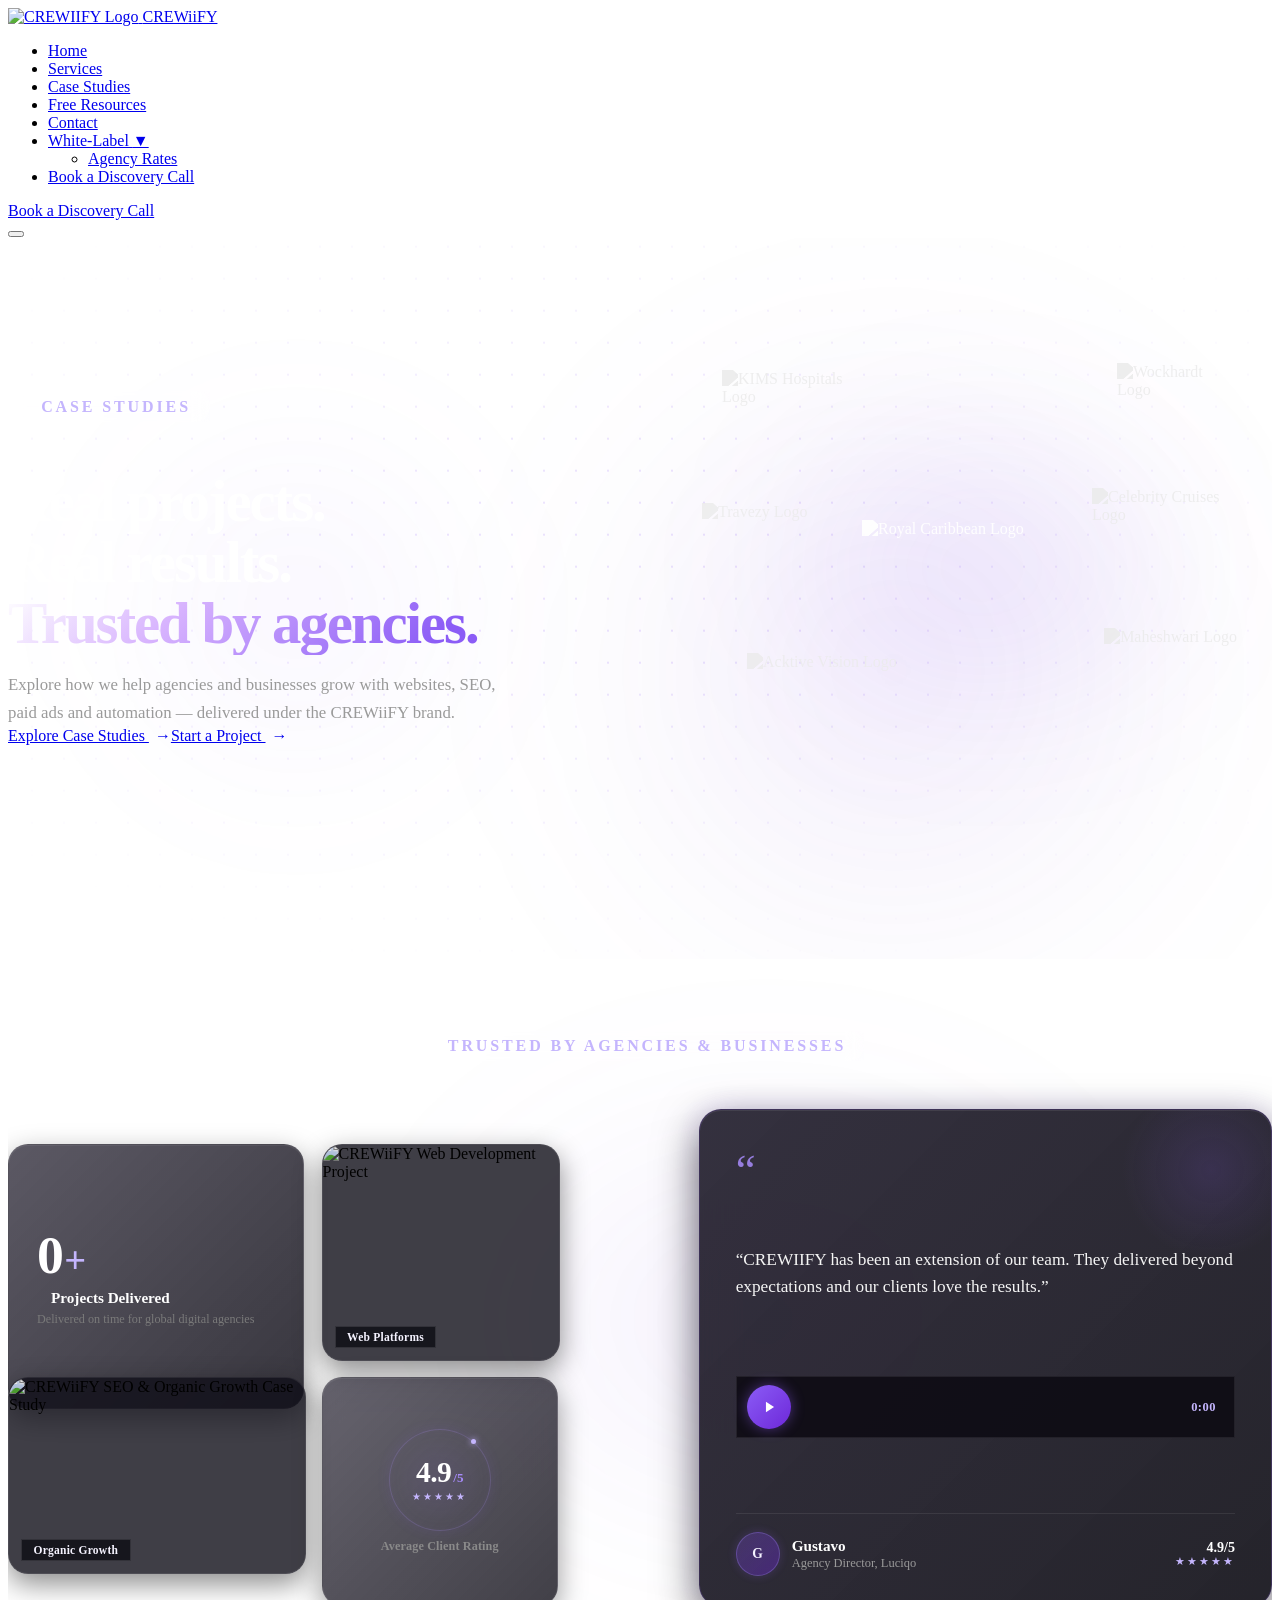
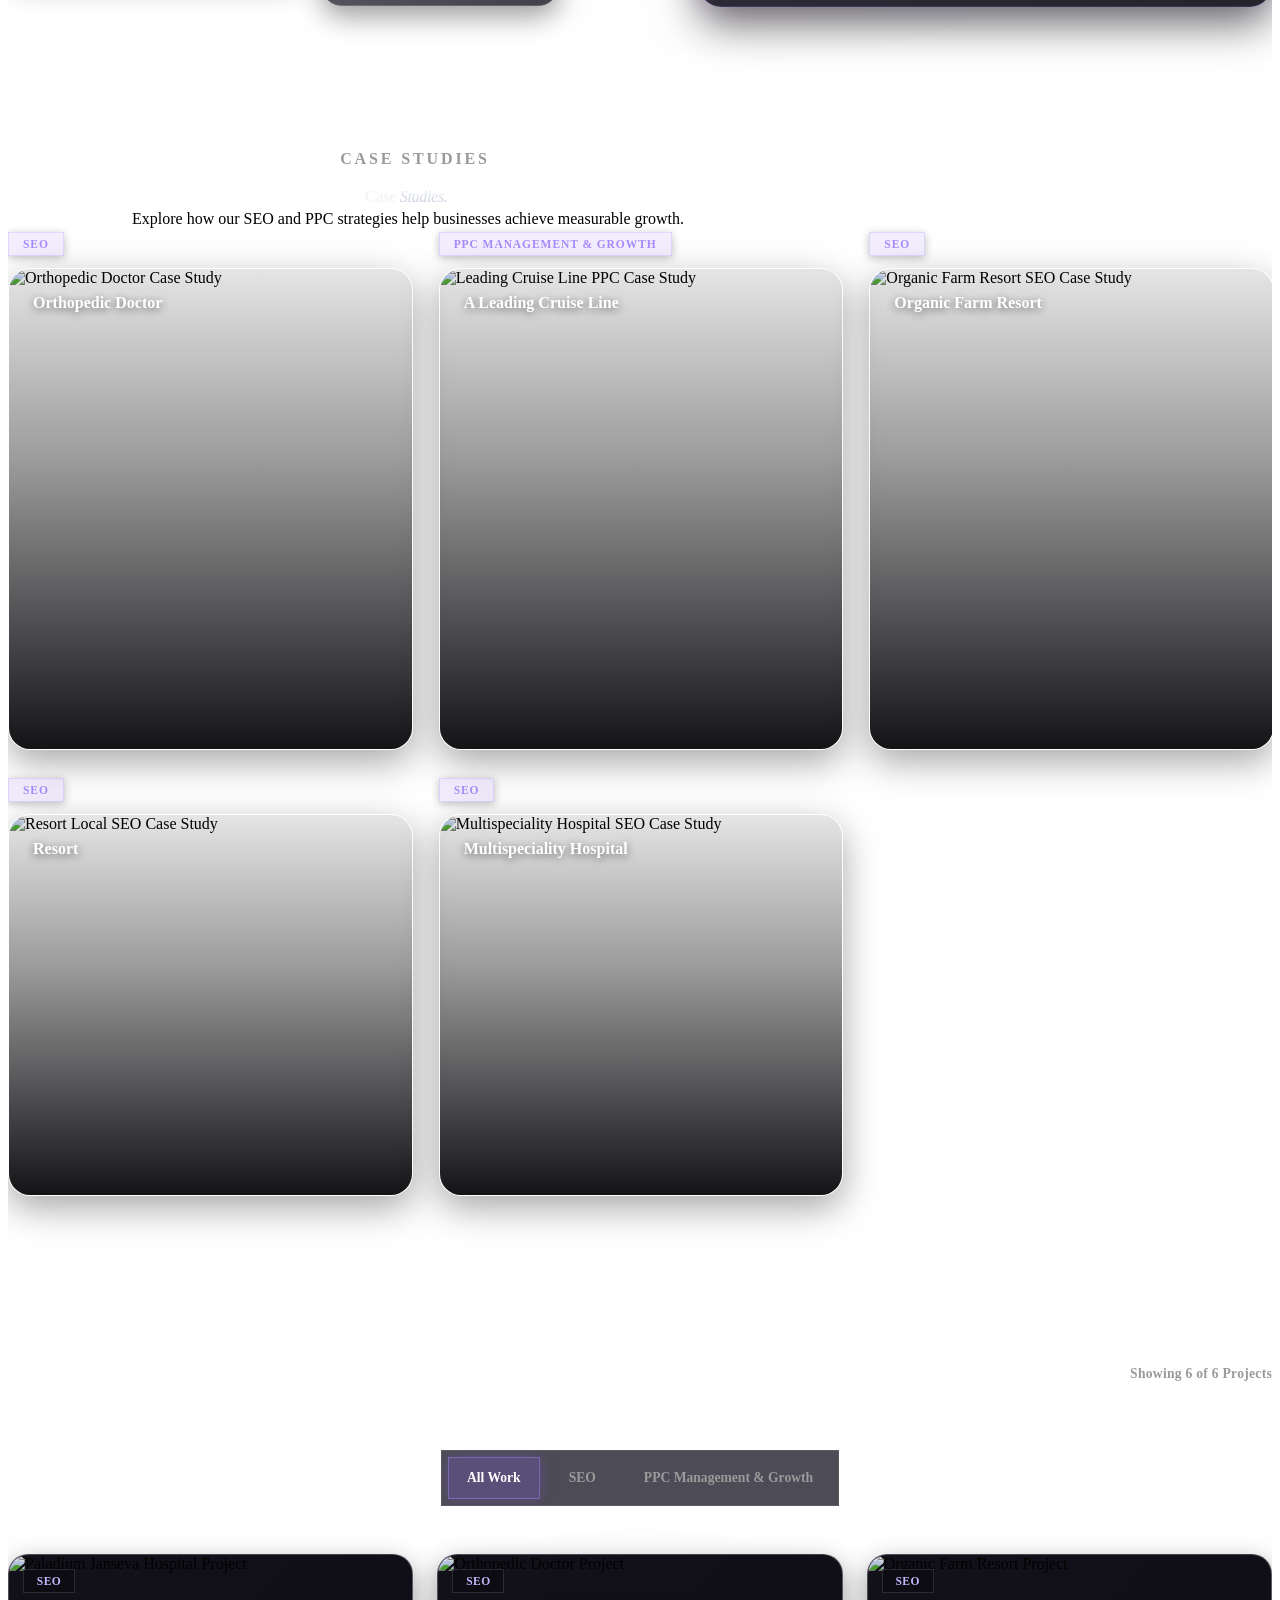
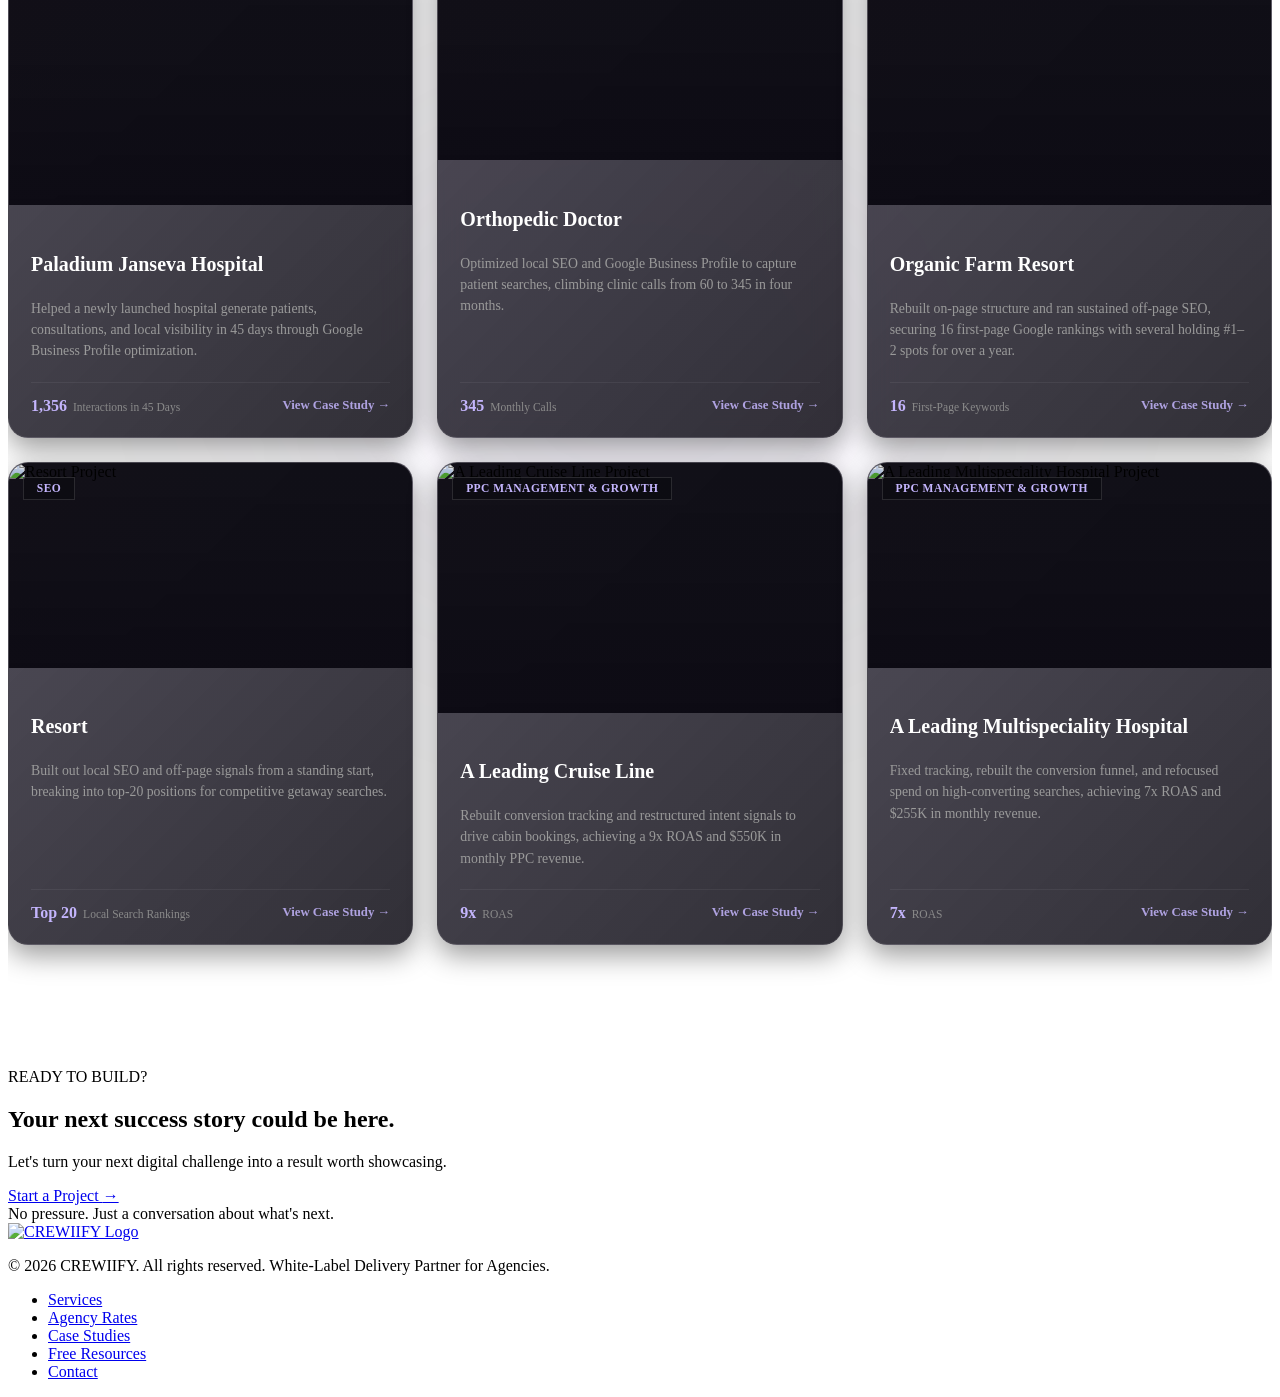
==== commit 74f3aa24: "Remove second CASE STUDIES section from below All Case Studies" ====
--- a/case-studies.html
+++ b/case-studies.html
@@ -783,114 +783,6 @@
       </div>
     </section>
 
-    <!-- Section: Second CASE STUDIES Section -->
-    <section class="cs-showcase" id="case-studies-showcase" aria-label="Case Studies">
-      <div class="cs-showcase__glow" aria-hidden="true"></div>
-      <div class="container">
-
-        <!-- Header -->
-        <div class="portfolio__header">
-          <div class="portfolio__badge">
-            <span class="portfolio__badge-dot"></span>
-            CASE STUDIES
-          </div>
-          <h2 class="portfolio__title">
-            Case <span class="portfolio__title-highlight">Studies.</span>
-          </h2>
-          <p class="portfolio__description">
-            Explore how our SEO and PPC strategies help businesses achieve measurable growth.
-          </p>
-        </div>
-
-        <!-- 5 Consistent Case Study Cards Grid -->
-        <div class="cs-showcase__grid">
-
-          <!-- Card 01: Orthopedic Doctor -->
-          <article class="cs-showcase__card">
-            <div class="cs-showcase__card-media">
-              <img
-                src="https://images.unsplash.com/photo-1622253692010-333f2da6031d?auto=format&fit=crop&w=800&q=80"
-                alt="Orthopedic Doctor Case Study"
-                class="cs-showcase__card-img"
-                style="object-position: center 20%;"
-                loading="lazy">
-              <div class="cs-showcase__card-overlay"></div>
-            </div>
-            <div class="cs-showcase__card-body">
-              <span class="cs-showcase__category">SEO</span>
-              <h3 class="cs-showcase__card-title">Orthopedic Doctor</h3>
-            </div>
-          </article>
-
-          <!-- Card 02: Resort -->
-          <article class="cs-showcase__card">
-            <div class="cs-showcase__card-media">
-              <img
-                src="https://images.unsplash.com/photo-1582719508461-905c673771fd?auto=format&fit=crop&w=800&q=80"
-                alt="Resort Case Study"
-                class="cs-showcase__card-img"
-                loading="lazy">
-              <div class="cs-showcase__card-overlay"></div>
-            </div>
-            <div class="cs-showcase__card-body">
-              <span class="cs-showcase__category">SEO</span>
-              <h3 class="cs-showcase__card-title">Resort</h3>
-            </div>
-          </article>
-
-          <!-- Card 03: A Leading Cruise Line -->
-          <article class="cs-showcase__card">
-            <div class="cs-showcase__card-media">
-              <img
-                src="https://images.unsplash.com/photo-1548574505-5e239809ee19?auto=format&fit=crop&w=800&q=80"
-                alt="A Leading Cruise Line Case Study"
-                class="cs-showcase__card-img"
-                loading="lazy">
-              <div class="cs-showcase__card-overlay"></div>
-            </div>
-            <div class="cs-showcase__card-body">
-              <span class="cs-showcase__category">PPC Management &amp; Growth</span>
-              <h3 class="cs-showcase__card-title">A Leading Cruise Line</h3>
-            </div>
-          </article>
-
-          <!-- Card 04: Multispeciality Hospital -->
-          <article class="cs-showcase__card">
-            <div class="cs-showcase__card-media">
-              <img
-                src="https://images.unsplash.com/photo-1519494026892-80bbd2d6fd0d?auto=format&fit=crop&w=800&q=80"
-                alt="Multispeciality Hospital Case Study"
-                class="cs-showcase__card-img"
-                loading="lazy">
-              <div class="cs-showcase__card-overlay"></div>
-            </div>
-            <div class="cs-showcase__card-body">
-              <span class="cs-showcase__category">SEO</span>
-              <h3 class="cs-showcase__card-title">Multispeciality Hospital</h3>
-            </div>
-          </article>
-
-          <!-- Card 05: Organic Farm Resort -->
-          <article class="cs-showcase__card">
-            <div class="cs-showcase__card-media">
-              <img
-                src="https://images.unsplash.com/photo-1500651230702-0e2d8a49d4ad?auto=format&fit=crop&w=800&q=80"
-                alt="Organic Farm Resort Case Study"
-                class="cs-showcase__card-img"
-                loading="lazy">
-              <div class="cs-showcase__card-overlay"></div>
-            </div>
-            <div class="cs-showcase__card-body">
-              <span class="cs-showcase__category">SEO</span>
-              <h3 class="cs-showcase__card-title">Organic Farm Resort</h3>
-            </div>
-          </article>
-
-        </div>
-
-      </div>
-    </section>
-
     <!-- Section 4: Final Conversion CTA -->
     <section class="footer-cta" id="cta" aria-label="Start a Project">
       <div class="footer-cta__glow" aria-hidden="true"></div>
--- a/css/case-studies.css
+++ b/css/case-studies.css
@@ -2758,156 +2758,3 @@
     align-items: flex-start;
   }
 }
-
-/* ==========================================================================
-   Second Case Studies Section (Immediately Below All Case Studies)
-   ========================================================================== */
-
-.cs-showcase {
-  position: relative;
-  padding: var(--section-padding-y, clamp(60px, 6vw, 96px)) 0;
-  background-color: var(--color-bg-dark, #06050A);
-  color: var(--color-text-main, #FFFFFF);
-  overflow: hidden;
-}
-
-.cs-showcase__glow {
-  position: absolute;
-  top: 15%;
-  left: 50%;
-  transform: translateX(-50%);
-  width: clamp(450px, 60vw, 850px);
-  height: clamp(250px, 30vw, 420px);
-  border-radius: 50%;
-  background: radial-gradient(ellipse, rgba(139, 92, 246, 0.12) 0%, rgba(99, 102, 241, 0.04) 50%, transparent 75%);
-  filter: blur(80px);
-  pointer-events: none;
-  z-index: 0;
-}
-
-.cs-showcase__grid {
-  display: flex;
-  flex-wrap: wrap;
-  justify-content: center;
-  gap: 28px;
-  position: relative;
-  z-index: 1;
-  margin-top: 48px;
-}
-
-.cs-showcase__card {
-  flex: 0 1 calc((100% - 56px) / 3);
-  max-width: calc((100% - 56px) / 3);
-  min-width: 280px;
-  display: flex;
-  flex-direction: column;
-  background: linear-gradient(135deg, rgba(22, 18, 34, 0.75) 0%, rgba(13, 11, 20, 0.85) 100%);
-  border: 1px solid rgba(255, 255, 255, 0.08);
-  border-radius: 20px;
-  overflow: hidden;
-  backdrop-filter: blur(12px);
-  -webkit-backdrop-filter: blur(12px);
-  box-shadow: 0 10px 28px rgba(0, 0, 0, 0.4);
-  transition: transform 260ms cubic-bezier(0.16, 1, 0.3, 1),
-              border-color 260ms ease,
-              box-shadow 260ms ease;
-}
-
-.cs-showcase__card:hover {
-  transform: translateY(-5px);
-  border-color: rgba(167, 139, 250, 0.4);
-  box-shadow: 0 16px 40px rgba(0, 0, 0, 0.6), 0 0 24px rgba(139, 92, 246, 0.2);
-}
-
-.cs-showcase__card-media {
-  position: relative;
-  width: 100%;
-  height: 230px;
-  overflow: hidden;
-  background: rgba(12, 10, 18, 0.9);
-}
-
-.cs-showcase__card-img {
-  width: 100%;
-  height: 100%;
-  object-fit: cover;
-  display: block;
-  filter: brightness(0.92) contrast(1.04);
-  transition: transform 350ms cubic-bezier(0.16, 1, 0.3, 1), filter 350ms ease;
-}
-
-.cs-showcase__card:hover .cs-showcase__card-img {
-  transform: scale(1.05);
-  filter: brightness(1) contrast(1.06);
-}
-
-.cs-showcase__card-overlay {
-  position: absolute;
-  inset: 0;
-  background: linear-gradient(to top, rgba(13, 11, 20, 0.9) 0%, rgba(13, 11, 20, 0.15) 60%, transparent 100%);
-  pointer-events: none;
-}
-
-.cs-showcase__card-body {
-  padding: 22px 24px 26px 24px;
-  display: flex;
-  flex-direction: column;
-  align-items: flex-start;
-  gap: 12px;
-  flex: 1;
-}
-
-.cs-showcase__category {
-  display: inline-flex;
-  align-items: center;
-  font-size: 0.72rem;
-  font-weight: 700;
-  letter-spacing: 0.08em;
-  text-transform: uppercase;
-  color: #A78BFA;
-  background: rgba(139, 92, 246, 0.1);
-  border: 1px solid rgba(167, 139, 250, 0.25);
-  backdrop-filter: blur(8px);
-  -webkit-backdrop-filter: blur(8px);
-  padding: 5px 14px;
-  border-radius: var(--radius-pill, 9999px);
-  box-shadow: 0 2px 8px rgba(0, 0, 0, 0.25);
-}
-
-.cs-showcase__card-title {
-  font-size: 1.25rem;
-  font-weight: 700;
-  color: #FFFFFF;
-  line-height: 1.3;
-  margin: 0;
-}
-
-@media (max-width: 992px) {
-  .cs-showcase__card {
-    flex: 0 1 calc((100% - 24px) / 2);
-    max-width: calc((100% - 24px) / 2);
-  }
-  .cs-showcase__grid {
-    gap: 24px;
-    margin-top: 36px;
-  }
-  .cs-showcase__card-media {
-    height: 210px;
-  }
-}
-
-@media (max-width: 640px) {
-  .cs-showcase__card {
-    flex: 1 1 100%;
-    max-width: 100%;
-  }
-  .cs-showcase__grid {
-    gap: 20px;
-  }
-  .cs-showcase__card-media {
-    height: 200px;
-  }
-  .cs-showcase__card-body {
-    padding: 18px 20px 22px;
-  }
-}
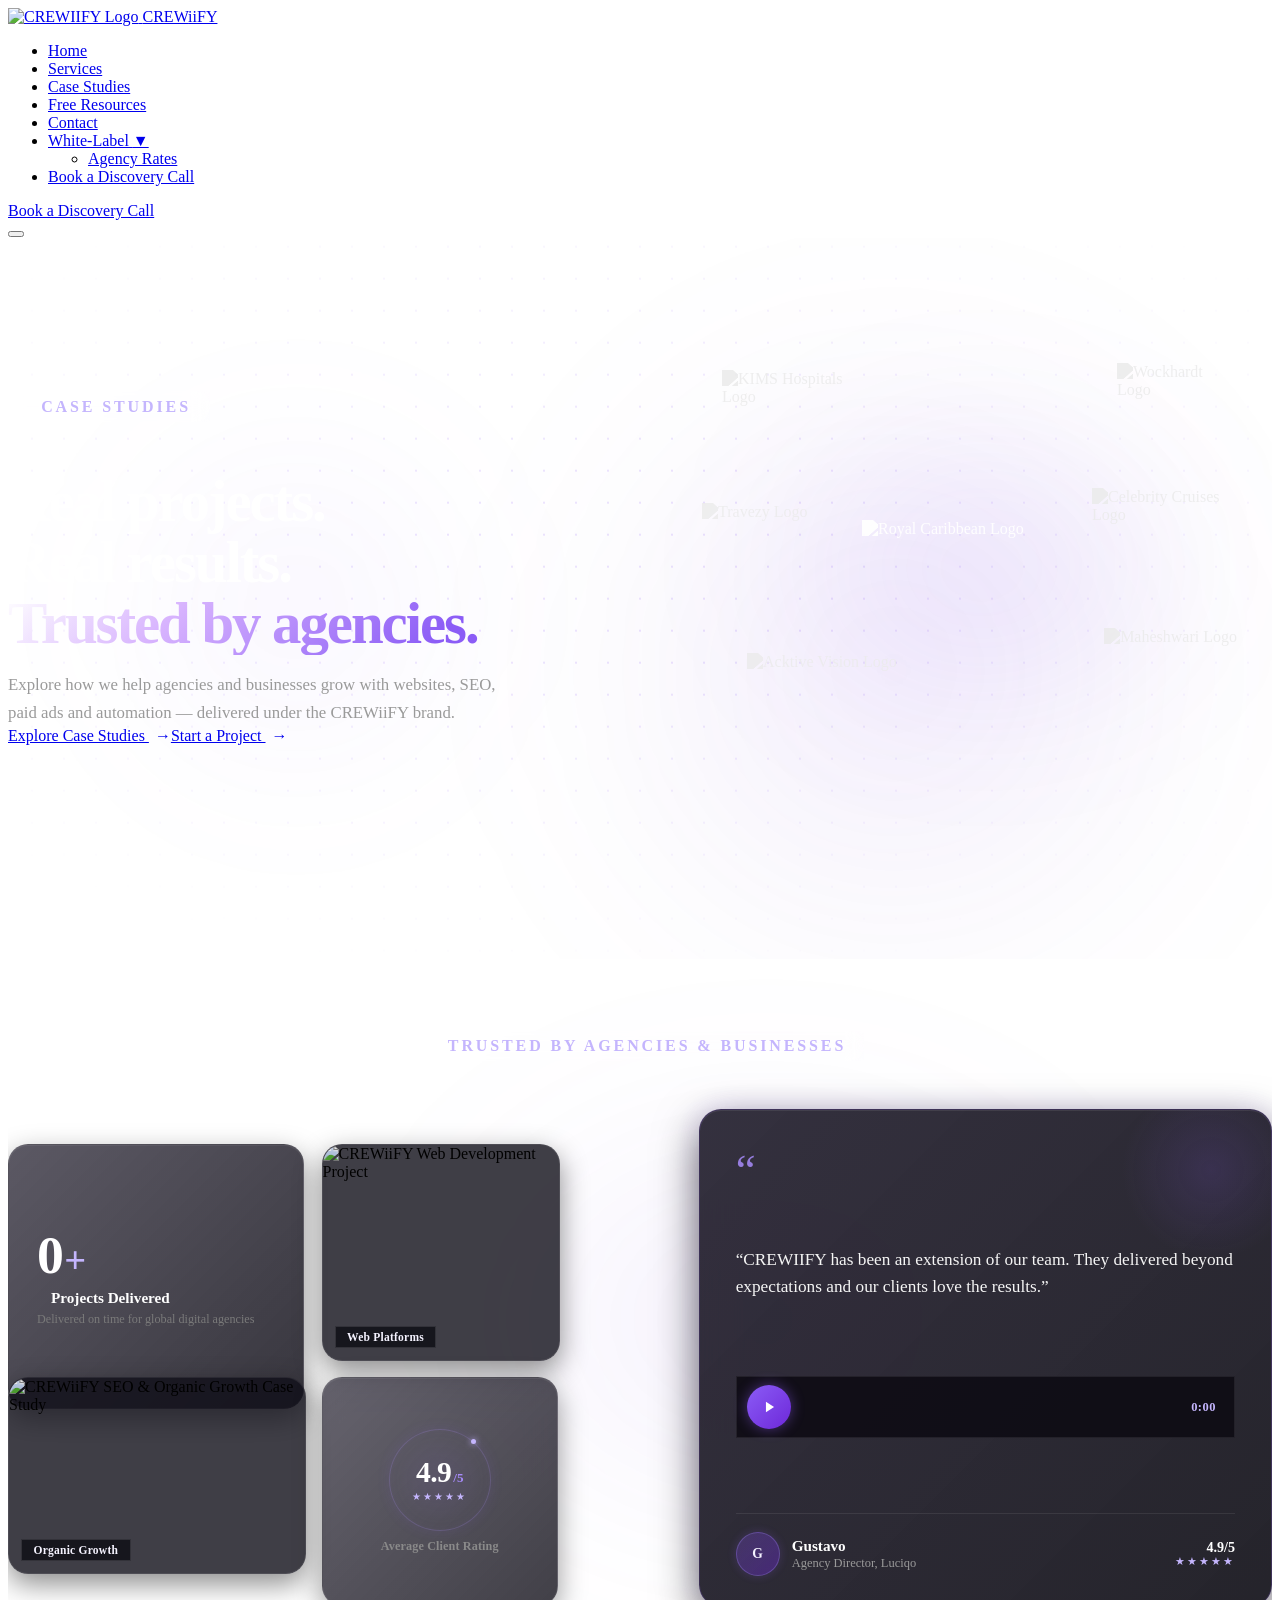
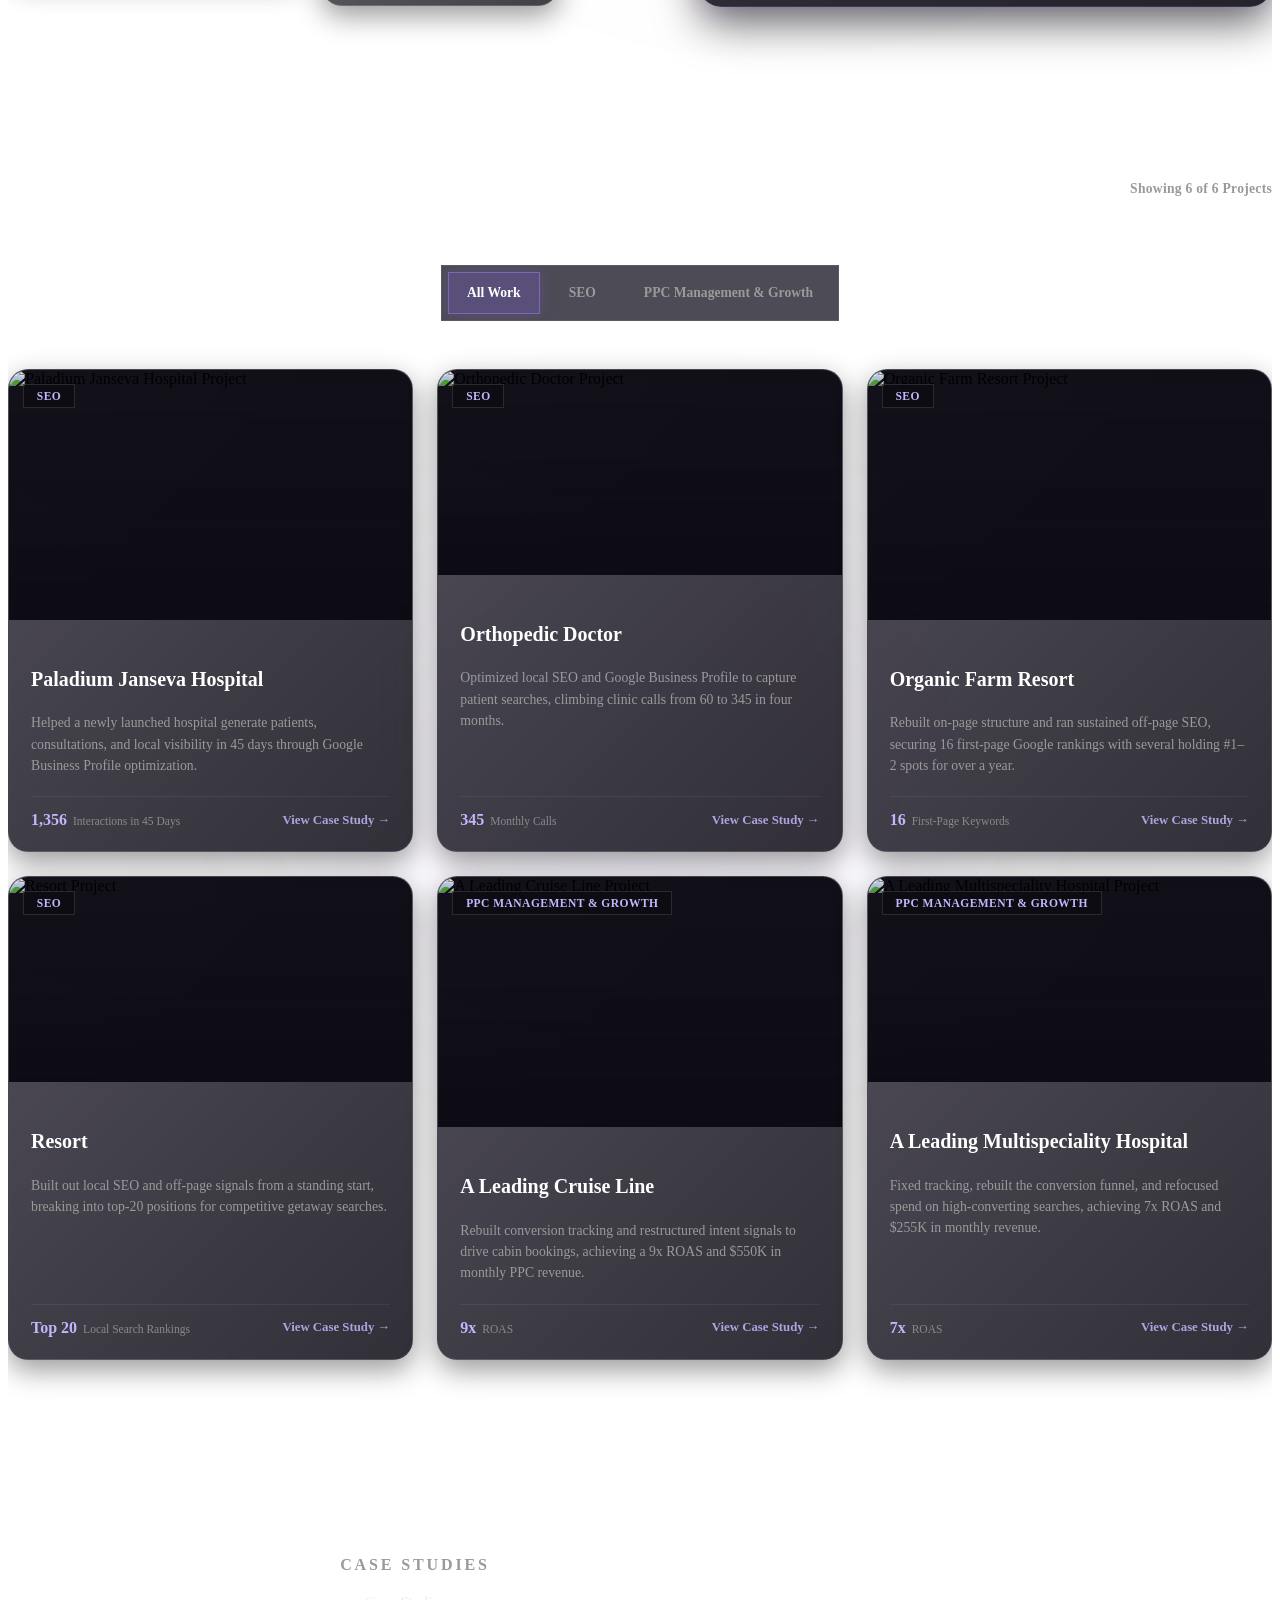
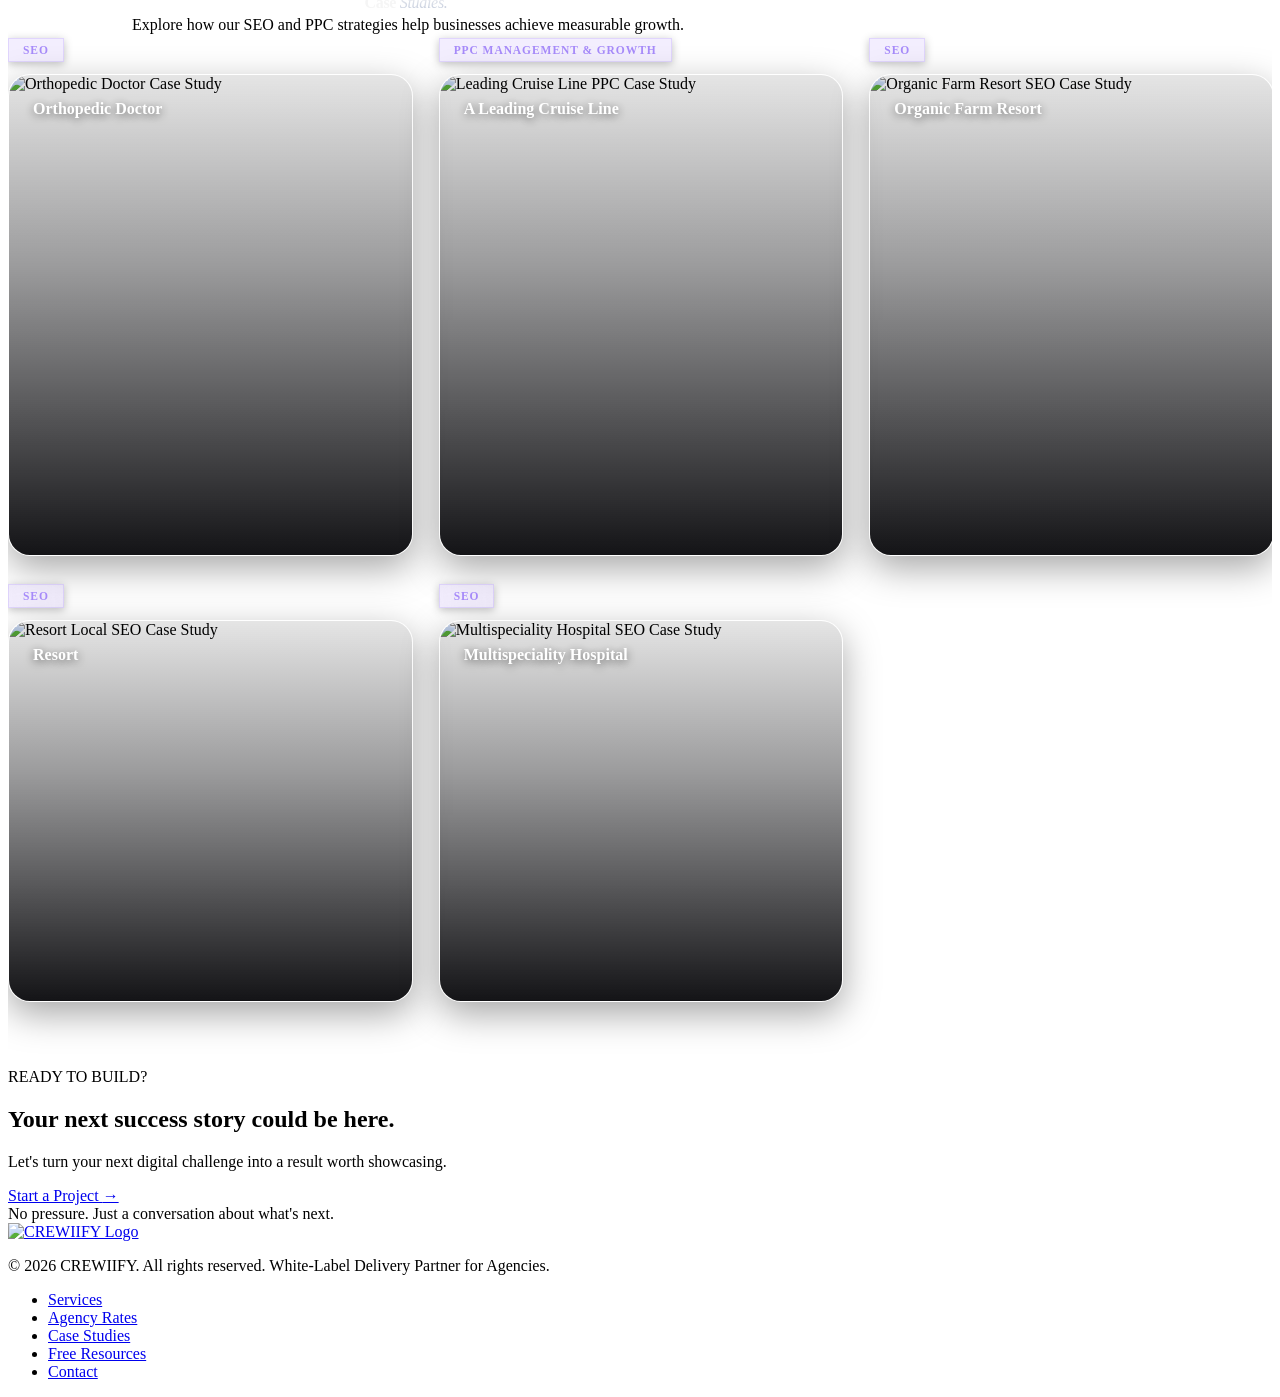
==== commit da6cd0c0: "Reposition CASE STUDIES section below All Case Studies section on Case Studies page" ====
--- a/case-studies.html
+++ b/case-studies.html
@@ -379,221 +379,6 @@
       </div>
     </section>
 
-    <!-- Case Studies / Portfolio Masonry Section -->
-    <section class="portfolio" id="portfolio" aria-label="Case Studies">
-      <div class="container">
-
-        <!-- Header -->
-        <div class="portfolio__header animate-fade-up-1">
-          <div class="portfolio__badge">
-            <span class="portfolio__badge-dot"></span>
-            CASE STUDIES
-          </div>
-          <h2 class="portfolio__title">
-            Case <span class="portfolio__title-highlight">Studies.</span>
-          </h2>
-          <p class="portfolio__description">
-            Explore how our SEO and PPC strategies help businesses achieve measurable growth.
-          </p>
-        </div>
-
-        <!-- Responsive Masonry Grid (3 Columns Desktop) -->
-        <div class="portfolio__grid animate-fade-up-2">
-
-          <!-- Column 1 -->
-          <div class="portfolio__column">
-
-            <!-- Card 1: Orthopedic Doctor -->
-            <div class="portfolio__item">
-              <div class="portfolio__category-label">SEO</div>
-              <article class="portfolio__card portfolio__card--tall">
-                <div class="portfolio__card-media">
-                  <img
-                    src="https://images.unsplash.com/photo-1622253692010-333f2da6031d?auto=format&fit=crop&w=800&q=80"
-                    alt="Orthopedic Doctor Case Study" class="portfolio__card-img" loading="lazy">
-                </div>
-                <div class="portfolio__card-overlay-front">
-                  <div>
-                    <h3 class="portfolio__card-title">Orthopedic Doctor</h3>
-                    <p class="portfolio__card-desc portfolio__card-desc--mobile">
-                      Optimized local SEO and Google Business Profile to capture patient searches, climbing clinic calls
-                      from 60 to 345 in four months.
-                    </p>
-                    <a href="https://shaikhisrar33733-rgb.github.io/case-studies?category=seo#case-studies-grid"
-                      class="portfolio__mobile-btn">
-                      View Case Study <span class="portfolio__card-btn-arrow">→</span>
-                    </a>
-                  </div>
-                </div>
-                <div class="portfolio__card-panel-back">
-                  <p class="portfolio__card-desc">
-                    Optimized local SEO and Google Business Profile to capture patient searches, climbing clinic calls
-                    from 60 to 345 in four months.
-                  </p>
-                  <a href="https://shaikhisrar33733-rgb.github.io/case-studies?category=seo#case-studies-grid"
-                    class="portfolio__card-btn">
-                    View Case Study <span class="portfolio__card-btn-arrow">→</span>
-                  </a>
-                </div>
-              </article>
-            </div>
-
-            <!-- Card 2: Resort -->
-            <div class="portfolio__item">
-              <div class="portfolio__category-label">SEO</div>
-              <article class="portfolio__card portfolio__card--medium">
-                <div class="portfolio__card-media">
-                  <img
-                    src="https://images.unsplash.com/photo-1582719508461-905c673771fd?auto=format&fit=crop&w=800&q=80"
-                    alt="Resort Local SEO Case Study" class="portfolio__card-img" loading="lazy">
-                </div>
-                <div class="portfolio__card-overlay-front">
-                  <div>
-                    <h3 class="portfolio__card-title">Resort</h3>
-                    <p class="portfolio__card-desc portfolio__card-desc--mobile">
-                      Built out local SEO and off-page signals from a standing start, breaking into top-20 positions for
-                      competitive getaway searches.
-                    </p>
-                    <a href="https://shaikhisrar33733-rgb.github.io/case-studies?category=seo#case-studies-grid"
-                      class="portfolio__mobile-btn">
-                      View Case Study <span class="portfolio__card-btn-arrow">→</span>
-                    </a>
-                  </div>
-                </div>
-                <div class="portfolio__card-panel-back">
-                  <p class="portfolio__card-desc">
-                    Built out local SEO and off-page signals from a standing start, breaking into top-20 positions for
-                    competitive getaway searches.
-                  </p>
-                  <a href="https://shaikhisrar33733-rgb.github.io/case-studies?category=seo#case-studies-grid"
-                    class="portfolio__card-btn">
-                    View Case Study <span class="portfolio__card-btn-arrow">→</span>
-                  </a>
-                </div>
-              </article>
-            </div>
-
-          </div>
-
-          <!-- Column 2 -->
-          <div class="portfolio__column">
-
-            <!-- Card 3: A Leading Cruise Line -->
-            <div class="portfolio__item">
-              <div class="portfolio__category-label">PPC Management &amp; Growth</div>
-              <article class="portfolio__card portfolio__card--tall">
-                <div class="portfolio__card-media">
-                  <img src="https://images.unsplash.com/photo-1548574505-5e239809ee19?auto=format&fit=crop&w=800&q=80"
-                    alt="Leading Cruise Line PPC Case Study" class="portfolio__card-img" loading="lazy">
-                </div>
-                <div class="portfolio__card-overlay-front">
-                  <div>
-                    <h3 class="portfolio__card-title">A Leading Cruise Line</h3>
-                    <p class="portfolio__card-desc portfolio__card-desc--mobile">
-                      Rebuilt conversion tracking and restructured intent signals to drive cabin bookings, achieving 9x
-                      ROAS and $550K in monthly PPC revenue.
-                    </p>
-                    <a href="https://shaikhisrar33733-rgb.github.io/case-studies?category=ppc#case-studies-grid"
-                      class="portfolio__mobile-btn">
-                      View Case Study <span class="portfolio__card-btn-arrow">→</span>
-                    </a>
-                  </div>
-                </div>
-                <div class="portfolio__card-panel-back">
-                  <p class="portfolio__card-desc">
-                    Rebuilt conversion tracking and restructured intent signals to drive cabin bookings, achieving 9x
-                    ROAS and $550K in monthly PPC revenue.
-                  </p>
-                  <a href="https://shaikhisrar33733-rgb.github.io/case-studies?category=ppc#case-studies-grid"
-                    class="portfolio__card-btn">
-                    View Case Study <span class="portfolio__card-btn-arrow">→</span>
-                  </a>
-                </div>
-              </article>
-            </div>
-
-            <!-- Card 4: Multispeciality Hospital -->
-            <div class="portfolio__item">
-              <div class="portfolio__category-label">SEO</div>
-              <article class="portfolio__card portfolio__card--medium">
-                <div class="portfolio__card-media">
-                  <img
-                    src="https://images.unsplash.com/photo-1519494026892-80bbd2d6fd0d?auto=format&fit=crop&w=800&q=80"
-                    alt="Multispeciality Hospital SEO Case Study" class="portfolio__card-img" loading="lazy">
-                </div>
-                <div class="portfolio__card-overlay-front">
-                  <div>
-                    <h3 class="portfolio__card-title">Multispeciality Hospital</h3>
-                    <p class="portfolio__card-desc portfolio__card-desc--mobile">
-                      Improved local SEO and GMB ranking to surface high-intent searches, pulling in over 4,500
-                      qualified calls per month.
-                    </p>
-                    <a href="https://shaikhisrar33733-rgb.github.io/case-studies?category=seo#case-studies-grid"
-                      class="portfolio__mobile-btn">
-                      View Case Study <span class="portfolio__card-btn-arrow">→</span>
-                    </a>
-                  </div>
-                </div>
-                <div class="portfolio__card-panel-back">
-                  <p class="portfolio__card-desc">
-                    Improved local SEO and GMB ranking to surface high-intent searches, pulling in over 4,500 qualified
-                    calls per month.
-                  </p>
-                  <a href="https://shaikhisrar33733-rgb.github.io/case-studies?category=seo#case-studies-grid"
-                    class="portfolio__card-btn">
-                    View Case Study <span class="portfolio__card-btn-arrow">→</span>
-                  </a>
-                </div>
-              </article>
-            </div>
-
-          </div>
-
-          <!-- Column 3 -->
-          <div class="portfolio__column">
-
-            <!-- Card 5: Organic Farm Resort -->
-            <div class="portfolio__item">
-              <div class="portfolio__category-label">SEO</div>
-              <article class="portfolio__card portfolio__card--tall">
-                <div class="portfolio__card-media">
-                  <img
-                    src="https://images.unsplash.com/photo-1500651230702-0e2d8a49d4ad?auto=format&fit=crop&w=800&q=80"
-                    alt="Organic Farm Resort SEO Case Study" class="portfolio__card-img" loading="lazy">
-                </div>
-                <div class="portfolio__card-overlay-front">
-                  <div>
-                    <h3 class="portfolio__card-title">Organic Farm Resort</h3>
-                    <p class="portfolio__card-desc portfolio__card-desc--mobile">
-                      Rebuilt on-page structure and ran sustained off-page SEO, securing 16 first-page Google rankings
-                      with several holding #1–2 spots for over a year.
-                    </p>
-                    <a href="https://shaikhisrar33733-rgb.github.io/case-studies?category=seo#case-studies-grid"
-                      class="portfolio__mobile-btn">
-                      View Case Study <span class="portfolio__card-btn-arrow">→</span>
-                    </a>
-                  </div>
-                </div>
-                <div class="portfolio__card-panel-back">
-                  <p class="portfolio__card-desc">
-                    Rebuilt on-page structure and ran sustained off-page SEO, securing 16 first-page Google rankings
-                    with several holding #1–2 spots for over a year.
-                  </p>
-                  <a href="https://shaikhisrar33733-rgb.github.io/case-studies?category=seo#case-studies-grid"
-                    class="portfolio__card-btn">
-                    View Case Study <span class="portfolio__card-btn-arrow">→</span>
-                  </a>
-                </div>
-              </article>
-            </div>
-
-          </div>
-
-        </div>
-
-      </div>
-    </section>
-
     <!-- Section 3: Case Studies Portfolio Browsing -->
     <section class="cs-portfolio" id="case-studies-grid">
       <!-- Atmospheric Ambient Glow -->
@@ -783,7 +568,222 @@
       </div>
     </section>
 
-    <!-- Section 4: Final Conversion CTA -->
+    <!-- Section 4: Case Studies / Portfolio Masonry Section -->
+    <section class="portfolio" id="portfolio" aria-label="Case Studies">
+      <div class="container">
+
+        <!-- Header -->
+        <div class="portfolio__header animate-fade-up-1">
+          <div class="portfolio__badge">
+            <span class="portfolio__badge-dot"></span>
+            CASE STUDIES
+          </div>
+          <h2 class="portfolio__title">
+            Case <span class="portfolio__title-highlight">Studies.</span>
+          </h2>
+          <p class="portfolio__description">
+            Explore how our SEO and PPC strategies help businesses achieve measurable growth.
+          </p>
+        </div>
+
+        <!-- Responsive Masonry Grid (3 Columns Desktop) -->
+        <div class="portfolio__grid animate-fade-up-2">
+
+          <!-- Column 1 -->
+          <div class="portfolio__column">
+
+            <!-- Card 1: Orthopedic Doctor -->
+            <div class="portfolio__item">
+              <div class="portfolio__category-label">SEO</div>
+              <article class="portfolio__card portfolio__card--tall">
+                <div class="portfolio__card-media">
+                  <img
+                    src="https://images.unsplash.com/photo-1622253692010-333f2da6031d?auto=format&fit=crop&w=800&q=80"
+                    alt="Orthopedic Doctor Case Study" class="portfolio__card-img" loading="lazy">
+                </div>
+                <div class="portfolio__card-overlay-front">
+                  <div>
+                    <h3 class="portfolio__card-title">Orthopedic Doctor</h3>
+                    <p class="portfolio__card-desc portfolio__card-desc--mobile">
+                      Optimized local SEO and Google Business Profile to capture patient searches, climbing clinic calls
+                      from 60 to 345 in four months.
+                    </p>
+                    <a href="https://shaikhisrar33733-rgb.github.io/case-studies?category=seo#case-studies-grid"
+                      class="portfolio__mobile-btn">
+                      View Case Study <span class="portfolio__card-btn-arrow">→</span>
+                    </a>
+                  </div>
+                </div>
+                <div class="portfolio__card-panel-back">
+                  <p class="portfolio__card-desc">
+                    Optimized local SEO and Google Business Profile to capture patient searches, climbing clinic calls
+                    from 60 to 345 in four months.
+                  </p>
+                  <a href="https://shaikhisrar33733-rgb.github.io/case-studies?category=seo#case-studies-grid"
+                    class="portfolio__card-btn">
+                    View Case Study <span class="portfolio__card-btn-arrow">→</span>
+                  </a>
+                </div>
+              </article>
+            </div>
+
+            <!-- Card 2: Resort -->
+            <div class="portfolio__item">
+              <div class="portfolio__category-label">SEO</div>
+              <article class="portfolio__card portfolio__card--medium">
+                <div class="portfolio__card-media">
+                  <img
+                    src="https://images.unsplash.com/photo-1582719508461-905c673771fd?auto=format&fit=crop&w=800&q=80"
+                    alt="Resort Local SEO Case Study" class="portfolio__card-img" loading="lazy">
+                </div>
+                <div class="portfolio__card-overlay-front">
+                  <div>
+                    <h3 class="portfolio__card-title">Resort</h3>
+                    <p class="portfolio__card-desc portfolio__card-desc--mobile">
+                      Built out local SEO and off-page signals from a standing start, breaking into top-20 positions for
+                      competitive getaway searches.
+                    </p>
+                    <a href="https://shaikhisrar33733-rgb.github.io/case-studies?category=seo#case-studies-grid"
+                      class="portfolio__mobile-btn">
+                      View Case Study <span class="portfolio__card-btn-arrow">→</span>
+                    </a>
+                  </div>
+                </div>
+                <div class="portfolio__card-panel-back">
+                  <p class="portfolio__card-desc">
+                    Built out local SEO and off-page signals from a standing start, breaking into top-20 positions for
+                    competitive getaway searches.
+                  </p>
+                  <a href="https://shaikhisrar33733-rgb.github.io/case-studies?category=seo#case-studies-grid"
+                    class="portfolio__card-btn">
+                    View Case Study <span class="portfolio__card-btn-arrow">→</span>
+                  </a>
+                </div>
+              </article>
+            </div>
+
+          </div>
+
+          <!-- Column 2 -->
+          <div class="portfolio__column">
+
+            <!-- Card 3: A Leading Cruise Line -->
+            <div class="portfolio__item">
+              <div class="portfolio__category-label">PPC Management &amp; Growth</div>
+              <article class="portfolio__card portfolio__card--tall">
+                <div class="portfolio__card-media">
+                  <img src="https://images.unsplash.com/photo-1548574505-5e239809ee19?auto=format&fit=crop&w=800&q=80"
+                    alt="Leading Cruise Line PPC Case Study" class="portfolio__card-img" loading="lazy">
+                </div>
+                <div class="portfolio__card-overlay-front">
+                  <div>
+                    <h3 class="portfolio__card-title">A Leading Cruise Line</h3>
+                    <p class="portfolio__card-desc portfolio__card-desc--mobile">
+                      Rebuilt conversion tracking and restructured intent signals to drive cabin bookings, achieving 9x
+                      ROAS and $550K in monthly PPC revenue.
+                    </p>
+                    <a href="https://shaikhisrar33733-rgb.github.io/case-studies?category=ppc#case-studies-grid"
+                      class="portfolio__mobile-btn">
+                      View Case Study <span class="portfolio__card-btn-arrow">→</span>
+                    </a>
+                  </div>
+                </div>
+                <div class="portfolio__card-panel-back">
+                  <p class="portfolio__card-desc">
+                    Rebuilt conversion tracking and restructured intent signals to drive cabin bookings, achieving 9x
+                    ROAS and $550K in monthly PPC revenue.
+                  </p>
+                  <a href="https://shaikhisrar33733-rgb.github.io/case-studies?category=ppc#case-studies-grid"
+                    class="portfolio__card-btn">
+                    View Case Study <span class="portfolio__card-btn-arrow">→</span>
+                  </a>
+                </div>
+              </article>
+            </div>
+
+            <!-- Card 4: Multispeciality Hospital -->
+            <div class="portfolio__item">
+              <div class="portfolio__category-label">SEO</div>
+              <article class="portfolio__card portfolio__card--medium">
+                <div class="portfolio__card-media">
+                  <img
+                    src="https://images.unsplash.com/photo-1519494026892-80bbd2d6fd0d?auto=format&fit=crop&w=800&q=80"
+                    alt="Multispeciality Hospital SEO Case Study" class="portfolio__card-img" loading="lazy">
+                </div>
+                <div class="portfolio__card-overlay-front">
+                  <div>
+                    <h3 class="portfolio__card-title">Multispeciality Hospital</h3>
+                    <p class="portfolio__card-desc portfolio__card-desc--mobile">
+                      Improved local SEO and GMB ranking to surface high-intent searches, pulling in over 4,500
+                      qualified calls per month.
+                    </p>
+                    <a href="https://shaikhisrar33733-rgb.github.io/case-studies?category=seo#case-studies-grid"
+                      class="portfolio__mobile-btn">
+                      View Case Study <span class="portfolio__card-btn-arrow">→</span>
+                    </a>
+                  </div>
+                </div>
+                <div class="portfolio__card-panel-back">
+                  <p class="portfolio__card-desc">
+                    Improved local SEO and GMB ranking to surface high-intent searches, pulling in over 4,500 qualified
+                    calls per month.
+                  </p>
+                  <a href="https://shaikhisrar33733-rgb.github.io/case-studies?category=seo#case-studies-grid"
+                    class="portfolio__card-btn">
+                    View Case Study <span class="portfolio__card-btn-arrow">→</span>
+                  </a>
+                </div>
+              </article>
+            </div>
+
+          </div>
+
+          <!-- Column 3 -->
+          <div class="portfolio__column">
+
+            <!-- Card 5: Organic Farm Resort -->
+            <div class="portfolio__item">
+              <div class="portfolio__category-label">SEO</div>
+              <article class="portfolio__card portfolio__card--tall">
+                <div class="portfolio__card-media">
+                  <img
+                    src="https://images.unsplash.com/photo-1500651230702-0e2d8a49d4ad?auto=format&fit=crop&w=800&q=80"
+                    alt="Organic Farm Resort SEO Case Study" class="portfolio__card-img" loading="lazy">
+                </div>
+                <div class="portfolio__card-overlay-front">
+                  <div>
+                    <h3 class="portfolio__card-title">Organic Farm Resort</h3>
+                    <p class="portfolio__card-desc portfolio__card-desc--mobile">
+                      Rebuilt on-page structure and ran sustained off-page SEO, securing 16 first-page Google rankings
+                      with several holding #1–2 spots for over a year.
+                    </p>
+                    <a href="https://shaikhisrar33733-rgb.github.io/case-studies?category=seo#case-studies-grid"
+                      class="portfolio__mobile-btn">
+                      View Case Study <span class="portfolio__card-btn-arrow">→</span>
+                    </a>
+                  </div>
+                </div>
+                <div class="portfolio__card-panel-back">
+                  <p class="portfolio__card-desc">
+                    Rebuilt on-page structure and ran sustained off-page SEO, securing 16 first-page Google rankings
+                    with several holding #1–2 spots for over a year.
+                  </p>
+                  <a href="https://shaikhisrar33733-rgb.github.io/case-studies?category=seo#case-studies-grid"
+                    class="portfolio__card-btn">
+                    View Case Study <span class="portfolio__card-btn-arrow">→</span>
+                  </a>
+                </div>
+              </article>
+            </div>
+
+          </div>
+
+        </div>
+
+      </div>
+    </section>
+
+    <!-- Section 5: Final Conversion CTA -->
     <section class="footer-cta" id="cta" aria-label="Start a Project">
       <div class="footer-cta__glow" aria-hidden="true"></div>
       <div class="container">
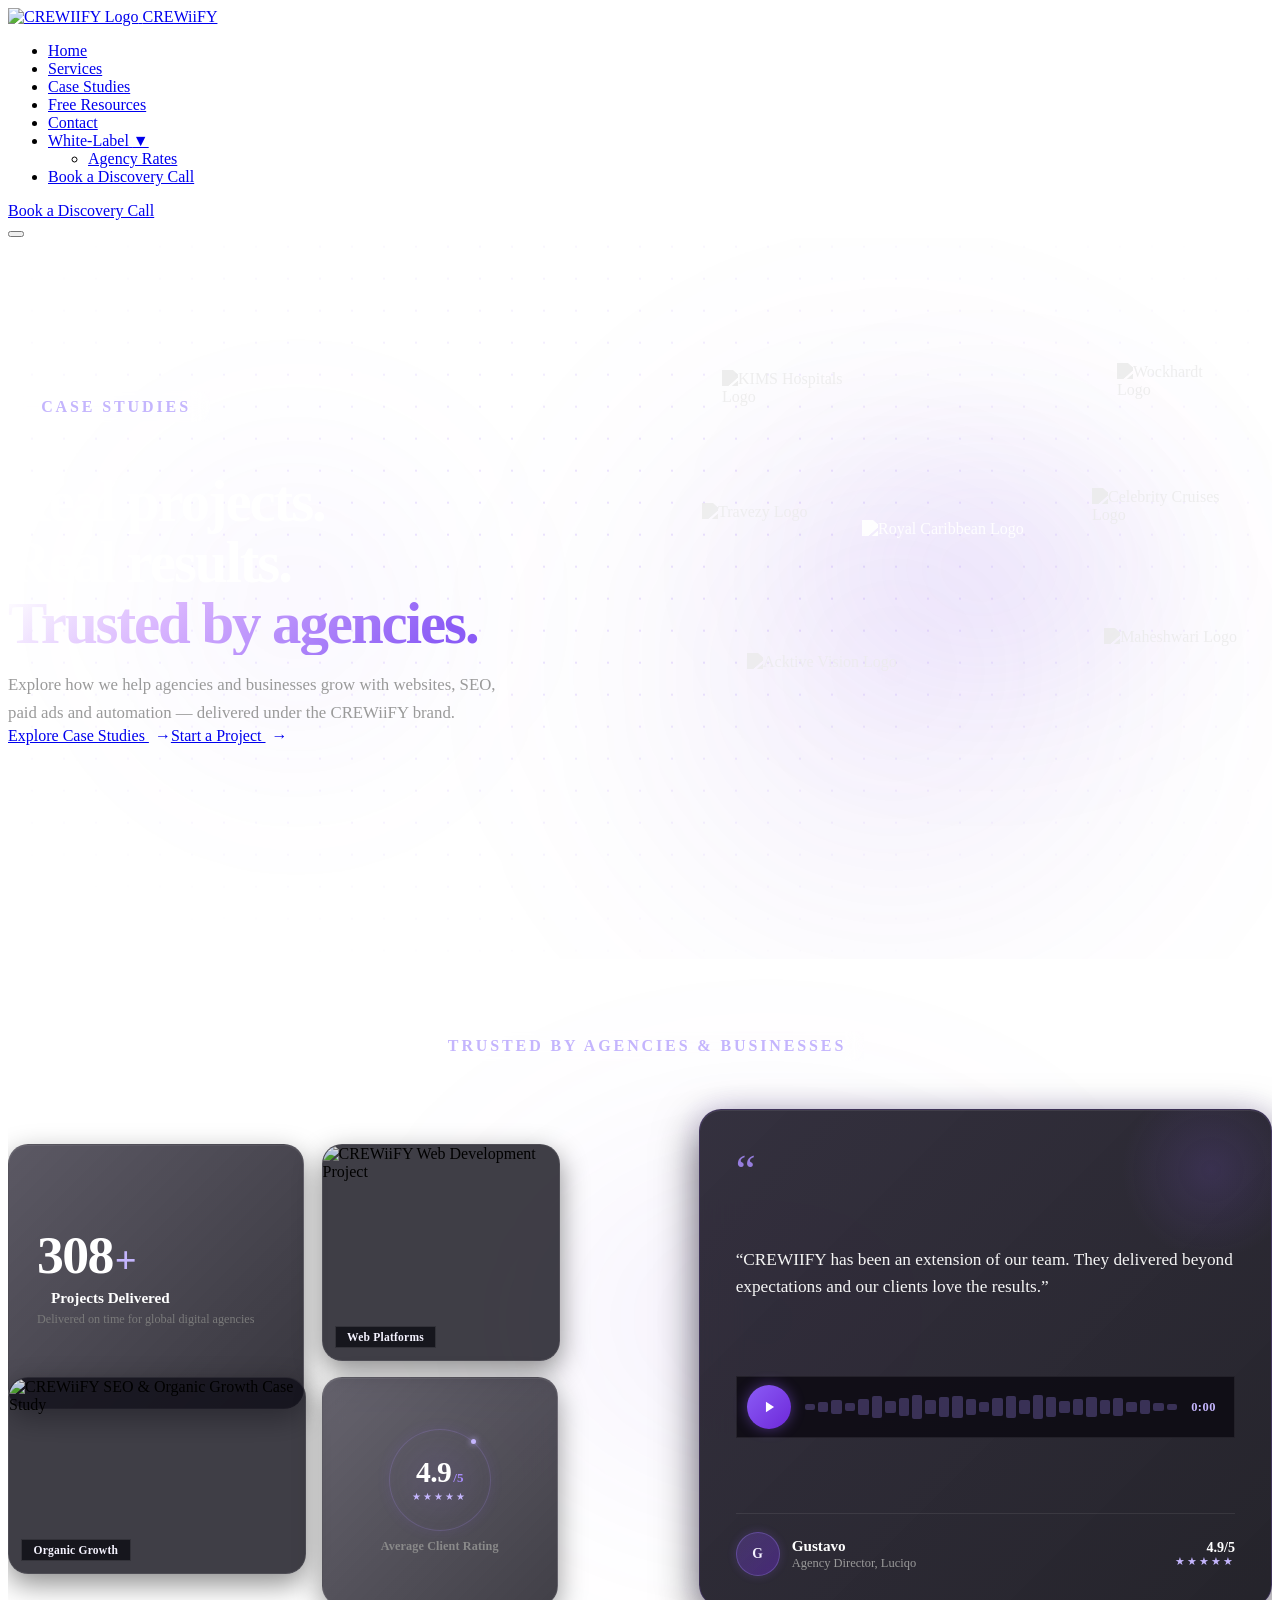
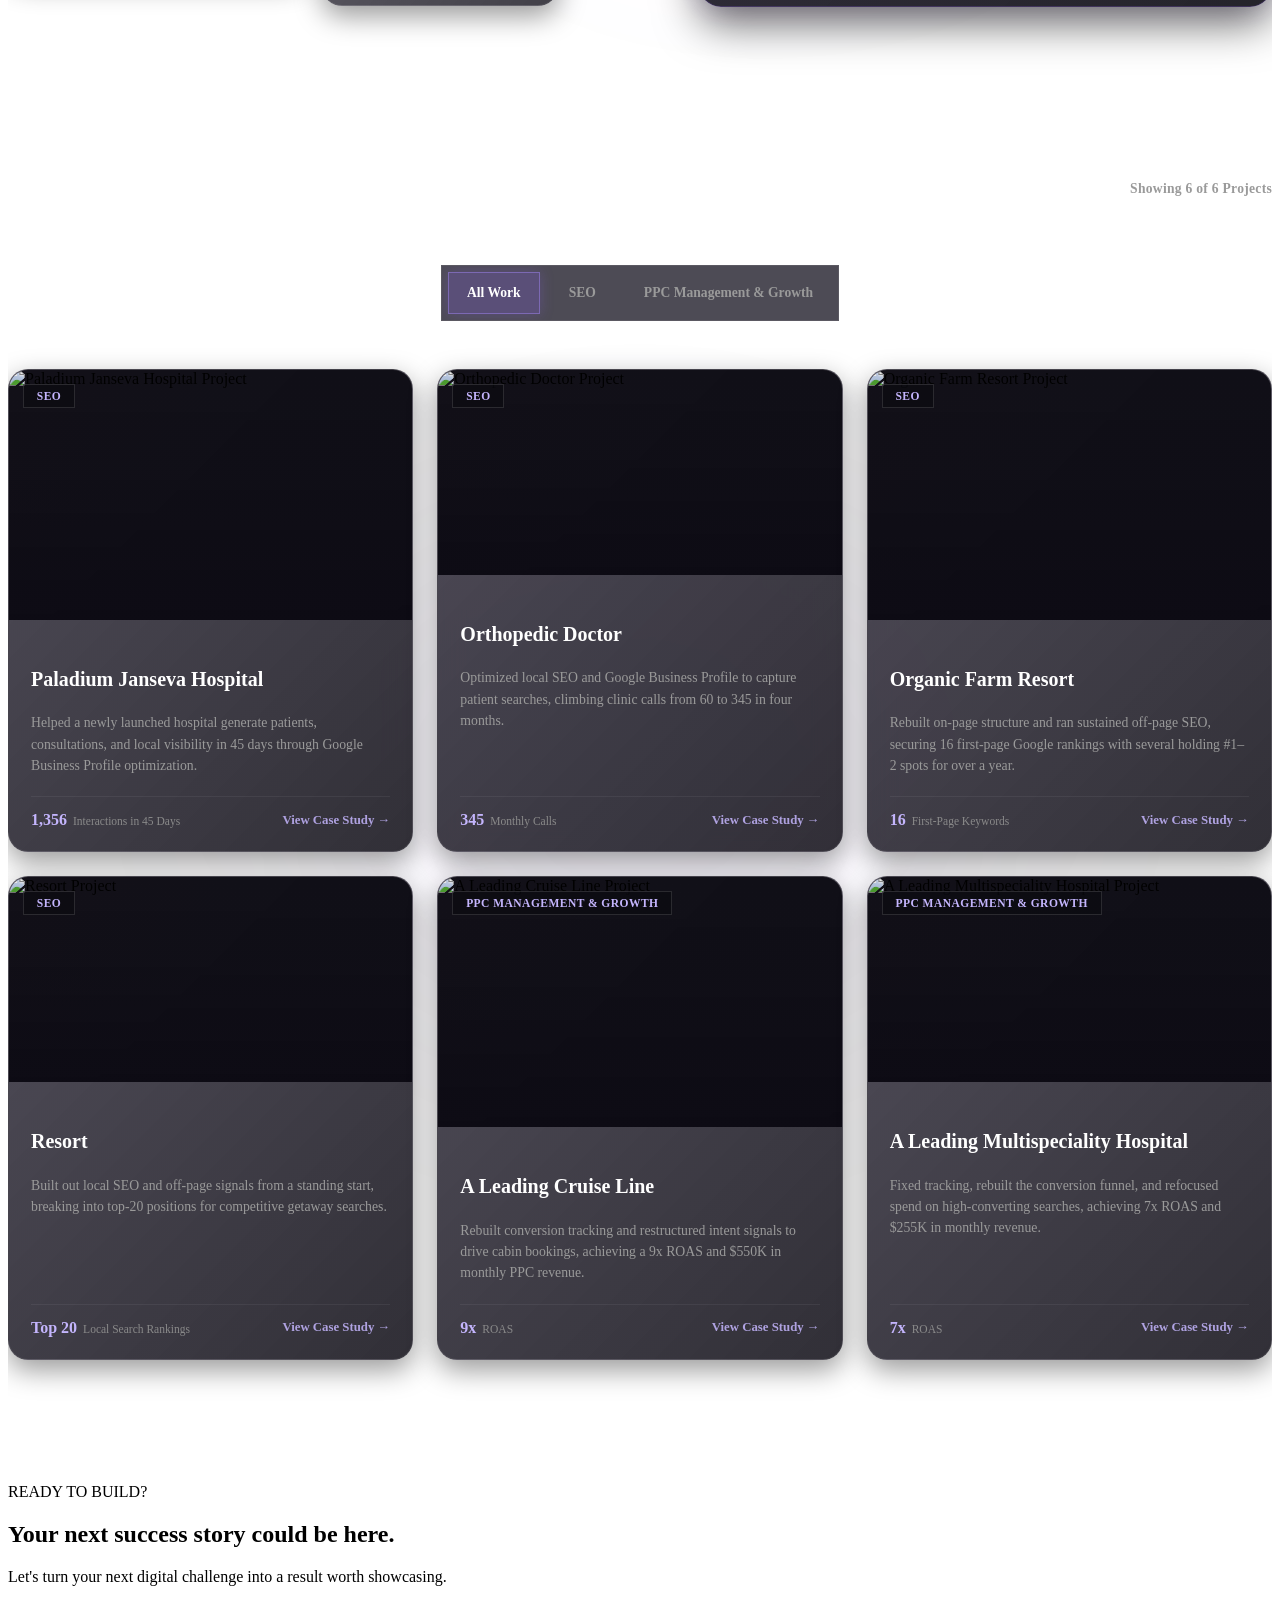
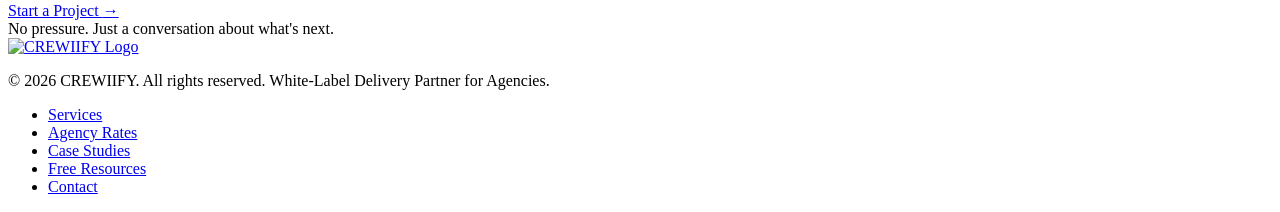
==== commit 5b04ac24: "Remove secondary CASE STUDIES section from Case Studies page only" ====
--- a/case-studies.html
+++ b/case-studies.html
@@ -568,221 +568,6 @@
       </div>
     </section>
 
-    <!-- Section 4: Case Studies / Portfolio Masonry Section -->
-    <section class="portfolio" id="portfolio" aria-label="Case Studies">
-      <div class="container">
-
-        <!-- Header -->
-        <div class="portfolio__header animate-fade-up-1">
-          <div class="portfolio__badge">
-            <span class="portfolio__badge-dot"></span>
-            CASE STUDIES
-          </div>
-          <h2 class="portfolio__title">
-            Case <span class="portfolio__title-highlight">Studies.</span>
-          </h2>
-          <p class="portfolio__description">
-            Explore how our SEO and PPC strategies help businesses achieve measurable growth.
-          </p>
-        </div>
-
-        <!-- Responsive Masonry Grid (3 Columns Desktop) -->
-        <div class="portfolio__grid animate-fade-up-2">
-
-          <!-- Column 1 -->
-          <div class="portfolio__column">
-
-            <!-- Card 1: Orthopedic Doctor -->
-            <div class="portfolio__item">
-              <div class="portfolio__category-label">SEO</div>
-              <article class="portfolio__card portfolio__card--tall">
-                <div class="portfolio__card-media">
-                  <img
-                    src="https://images.unsplash.com/photo-1622253692010-333f2da6031d?auto=format&fit=crop&w=800&q=80"
-                    alt="Orthopedic Doctor Case Study" class="portfolio__card-img" loading="lazy">
-                </div>
-                <div class="portfolio__card-overlay-front">
-                  <div>
-                    <h3 class="portfolio__card-title">Orthopedic Doctor</h3>
-                    <p class="portfolio__card-desc portfolio__card-desc--mobile">
-                      Optimized local SEO and Google Business Profile to capture patient searches, climbing clinic calls
-                      from 60 to 345 in four months.
-                    </p>
-                    <a href="https://shaikhisrar33733-rgb.github.io/case-studies?category=seo#case-studies-grid"
-                      class="portfolio__mobile-btn">
-                      View Case Study <span class="portfolio__card-btn-arrow">→</span>
-                    </a>
-                  </div>
-                </div>
-                <div class="portfolio__card-panel-back">
-                  <p class="portfolio__card-desc">
-                    Optimized local SEO and Google Business Profile to capture patient searches, climbing clinic calls
-                    from 60 to 345 in four months.
-                  </p>
-                  <a href="https://shaikhisrar33733-rgb.github.io/case-studies?category=seo#case-studies-grid"
-                    class="portfolio__card-btn">
-                    View Case Study <span class="portfolio__card-btn-arrow">→</span>
-                  </a>
-                </div>
-              </article>
-            </div>
-
-            <!-- Card 2: Resort -->
-            <div class="portfolio__item">
-              <div class="portfolio__category-label">SEO</div>
-              <article class="portfolio__card portfolio__card--medium">
-                <div class="portfolio__card-media">
-                  <img
-                    src="https://images.unsplash.com/photo-1582719508461-905c673771fd?auto=format&fit=crop&w=800&q=80"
-                    alt="Resort Local SEO Case Study" class="portfolio__card-img" loading="lazy">
-                </div>
-                <div class="portfolio__card-overlay-front">
-                  <div>
-                    <h3 class="portfolio__card-title">Resort</h3>
-                    <p class="portfolio__card-desc portfolio__card-desc--mobile">
-                      Built out local SEO and off-page signals from a standing start, breaking into top-20 positions for
-                      competitive getaway searches.
-                    </p>
-                    <a href="https://shaikhisrar33733-rgb.github.io/case-studies?category=seo#case-studies-grid"
-                      class="portfolio__mobile-btn">
-                      View Case Study <span class="portfolio__card-btn-arrow">→</span>
-                    </a>
-                  </div>
-                </div>
-                <div class="portfolio__card-panel-back">
-                  <p class="portfolio__card-desc">
-                    Built out local SEO and off-page signals from a standing start, breaking into top-20 positions for
-                    competitive getaway searches.
-                  </p>
-                  <a href="https://shaikhisrar33733-rgb.github.io/case-studies?category=seo#case-studies-grid"
-                    class="portfolio__card-btn">
-                    View Case Study <span class="portfolio__card-btn-arrow">→</span>
-                  </a>
-                </div>
-              </article>
-            </div>
-
-          </div>
-
-          <!-- Column 2 -->
-          <div class="portfolio__column">
-
-            <!-- Card 3: A Leading Cruise Line -->
-            <div class="portfolio__item">
-              <div class="portfolio__category-label">PPC Management &amp; Growth</div>
-              <article class="portfolio__card portfolio__card--tall">
-                <div class="portfolio__card-media">
-                  <img src="https://images.unsplash.com/photo-1548574505-5e239809ee19?auto=format&fit=crop&w=800&q=80"
-                    alt="Leading Cruise Line PPC Case Study" class="portfolio__card-img" loading="lazy">
-                </div>
-                <div class="portfolio__card-overlay-front">
-                  <div>
-                    <h3 class="portfolio__card-title">A Leading Cruise Line</h3>
-                    <p class="portfolio__card-desc portfolio__card-desc--mobile">
-                      Rebuilt conversion tracking and restructured intent signals to drive cabin bookings, achieving 9x
-                      ROAS and $550K in monthly PPC revenue.
-                    </p>
-                    <a href="https://shaikhisrar33733-rgb.github.io/case-studies?category=ppc#case-studies-grid"
-                      class="portfolio__mobile-btn">
-                      View Case Study <span class="portfolio__card-btn-arrow">→</span>
-                    </a>
-                  </div>
-                </div>
-                <div class="portfolio__card-panel-back">
-                  <p class="portfolio__card-desc">
-                    Rebuilt conversion tracking and restructured intent signals to drive cabin bookings, achieving 9x
-                    ROAS and $550K in monthly PPC revenue.
-                  </p>
-                  <a href="https://shaikhisrar33733-rgb.github.io/case-studies?category=ppc#case-studies-grid"
-                    class="portfolio__card-btn">
-                    View Case Study <span class="portfolio__card-btn-arrow">→</span>
-                  </a>
-                </div>
-              </article>
-            </div>
-
-            <!-- Card 4: Multispeciality Hospital -->
-            <div class="portfolio__item">
-              <div class="portfolio__category-label">SEO</div>
-              <article class="portfolio__card portfolio__card--medium">
-                <div class="portfolio__card-media">
-                  <img
-                    src="https://images.unsplash.com/photo-1519494026892-80bbd2d6fd0d?auto=format&fit=crop&w=800&q=80"
-                    alt="Multispeciality Hospital SEO Case Study" class="portfolio__card-img" loading="lazy">
-                </div>
-                <div class="portfolio__card-overlay-front">
-                  <div>
-                    <h3 class="portfolio__card-title">Multispeciality Hospital</h3>
-                    <p class="portfolio__card-desc portfolio__card-desc--mobile">
-                      Improved local SEO and GMB ranking to surface high-intent searches, pulling in over 4,500
-                      qualified calls per month.
-                    </p>
-                    <a href="https://shaikhisrar33733-rgb.github.io/case-studies?category=seo#case-studies-grid"
-                      class="portfolio__mobile-btn">
-                      View Case Study <span class="portfolio__card-btn-arrow">→</span>
-                    </a>
-                  </div>
-                </div>
-                <div class="portfolio__card-panel-back">
-                  <p class="portfolio__card-desc">
-                    Improved local SEO and GMB ranking to surface high-intent searches, pulling in over 4,500 qualified
-                    calls per month.
-                  </p>
-                  <a href="https://shaikhisrar33733-rgb.github.io/case-studies?category=seo#case-studies-grid"
-                    class="portfolio__card-btn">
-                    View Case Study <span class="portfolio__card-btn-arrow">→</span>
-                  </a>
-                </div>
-              </article>
-            </div>
-
-          </div>
-
-          <!-- Column 3 -->
-          <div class="portfolio__column">
-
-            <!-- Card 5: Organic Farm Resort -->
-            <div class="portfolio__item">
-              <div class="portfolio__category-label">SEO</div>
-              <article class="portfolio__card portfolio__card--tall">
-                <div class="portfolio__card-media">
-                  <img
-                    src="https://images.unsplash.com/photo-1500651230702-0e2d8a49d4ad?auto=format&fit=crop&w=800&q=80"
-                    alt="Organic Farm Resort SEO Case Study" class="portfolio__card-img" loading="lazy">
-                </div>
-                <div class="portfolio__card-overlay-front">
-                  <div>
-                    <h3 class="portfolio__card-title">Organic Farm Resort</h3>
-                    <p class="portfolio__card-desc portfolio__card-desc--mobile">
-                      Rebuilt on-page structure and ran sustained off-page SEO, securing 16 first-page Google rankings
-                      with several holding #1–2 spots for over a year.
-                    </p>
-                    <a href="https://shaikhisrar33733-rgb.github.io/case-studies?category=seo#case-studies-grid"
-                      class="portfolio__mobile-btn">
-                      View Case Study <span class="portfolio__card-btn-arrow">→</span>
-                    </a>
-                  </div>
-                </div>
-                <div class="portfolio__card-panel-back">
-                  <p class="portfolio__card-desc">
-                    Rebuilt on-page structure and ran sustained off-page SEO, securing 16 first-page Google rankings
-                    with several holding #1–2 spots for over a year.
-                  </p>
-                  <a href="https://shaikhisrar33733-rgb.github.io/case-studies?category=seo#case-studies-grid"
-                    class="portfolio__card-btn">
-                    View Case Study <span class="portfolio__card-btn-arrow">→</span>
-                  </a>
-                </div>
-              </article>
-            </div>
-
-          </div>
-
-        </div>
-
-      </div>
-    </section>
-
     <!-- Section 5: Final Conversion CTA -->
     <section class="footer-cta" id="cta" aria-label="Start a Project">
       <div class="footer-cta__glow" aria-hidden="true"></div>
